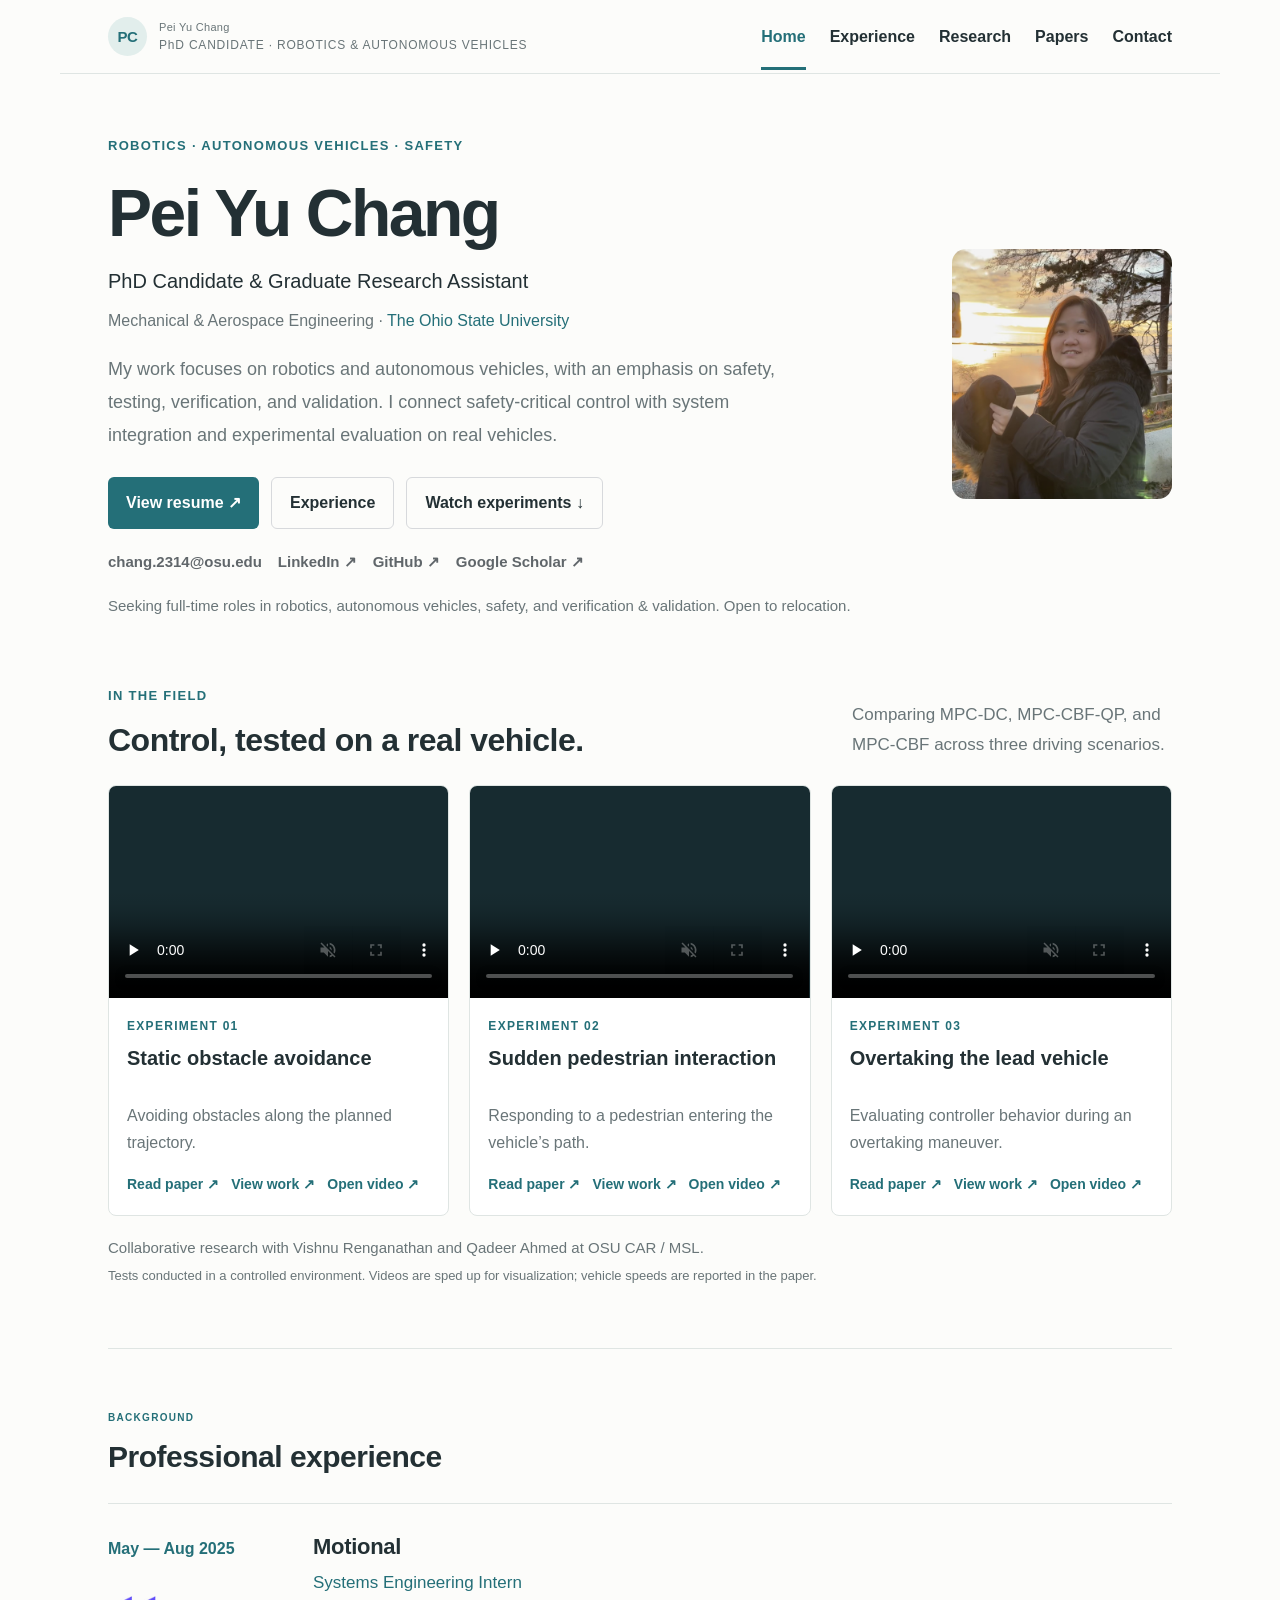
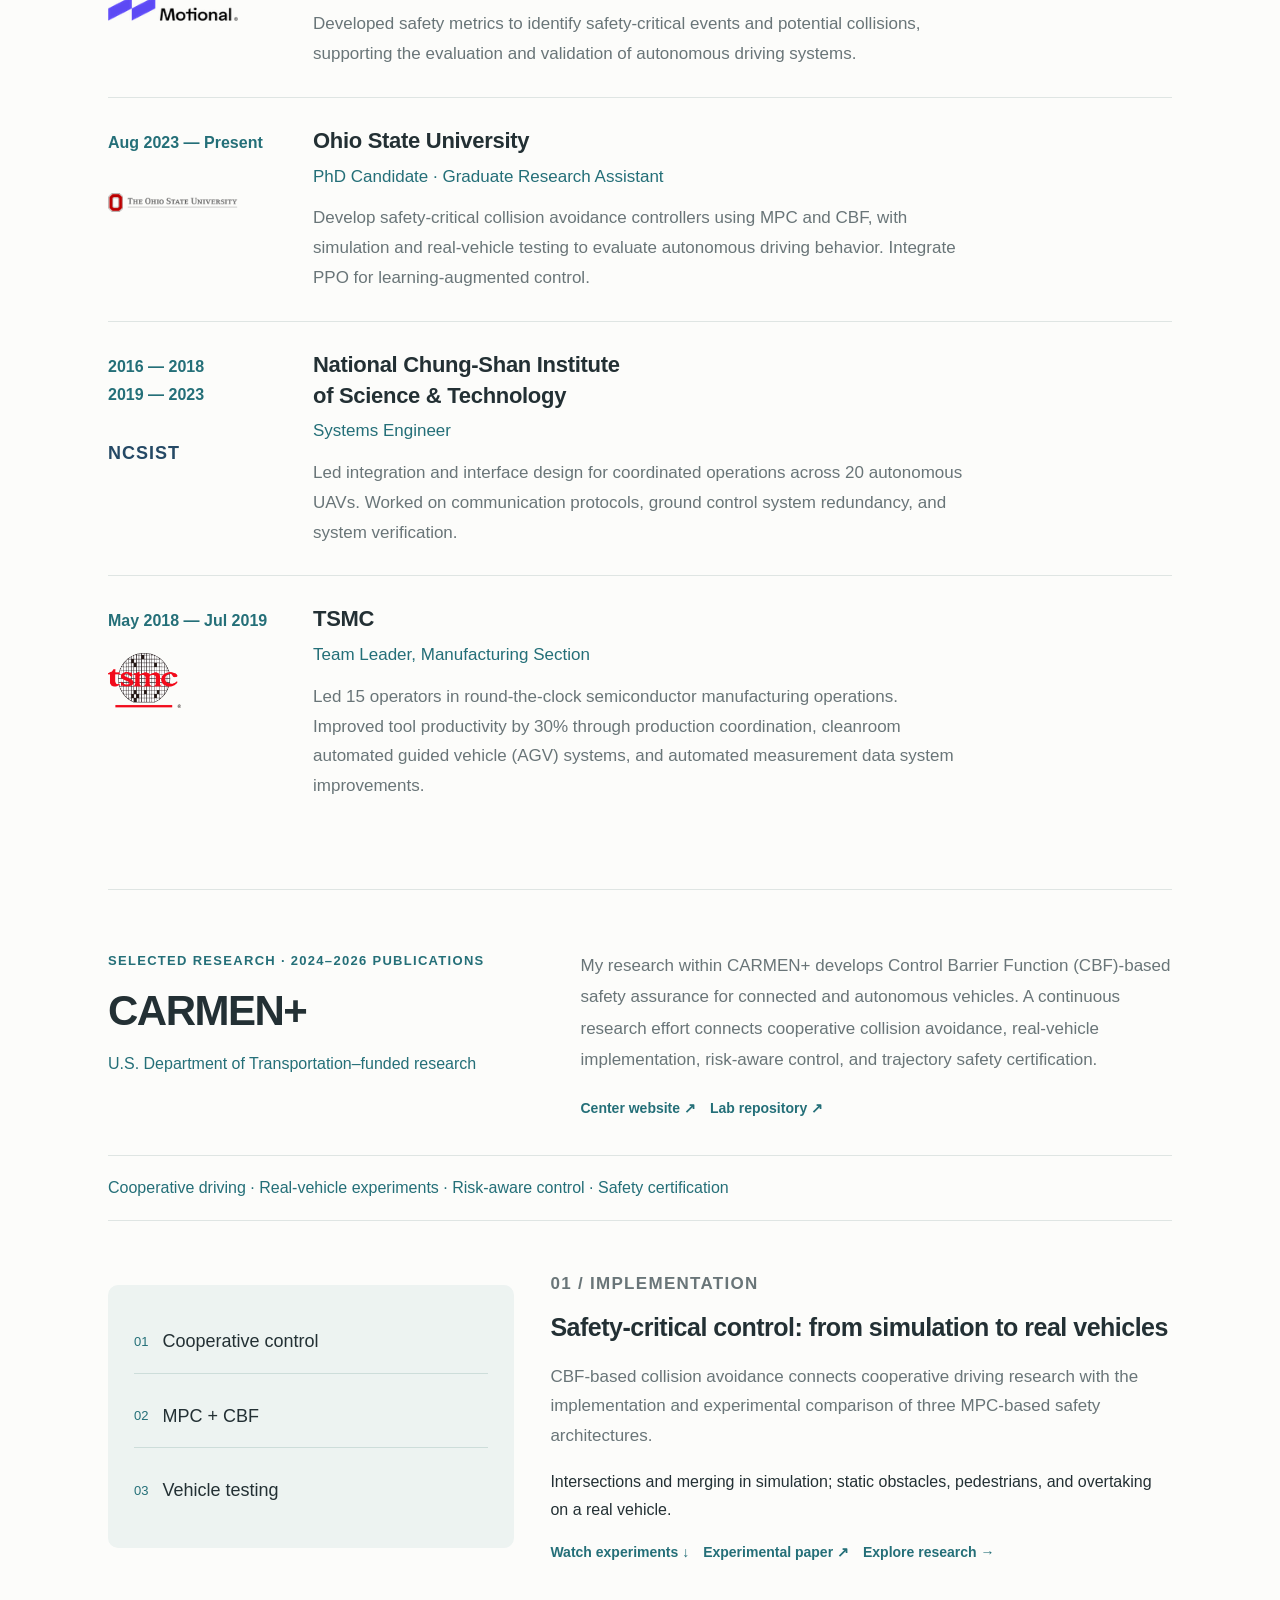
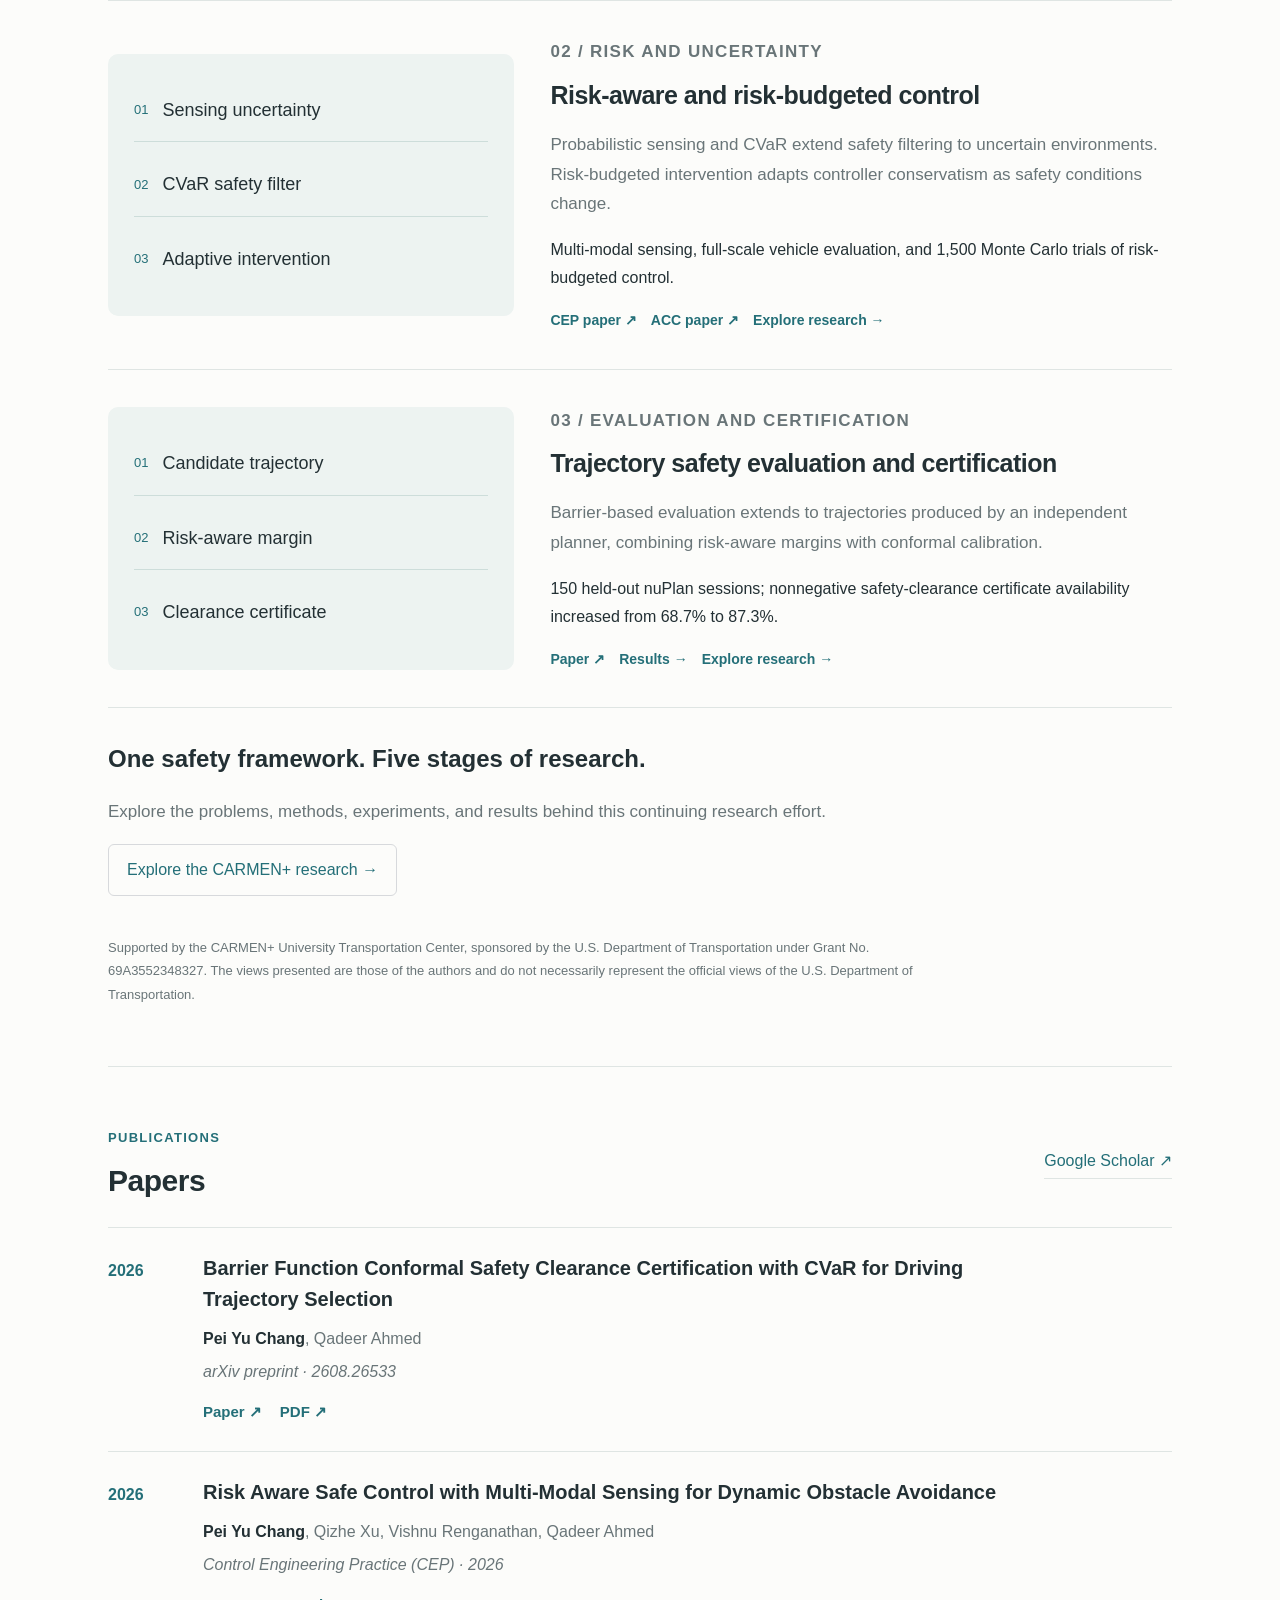
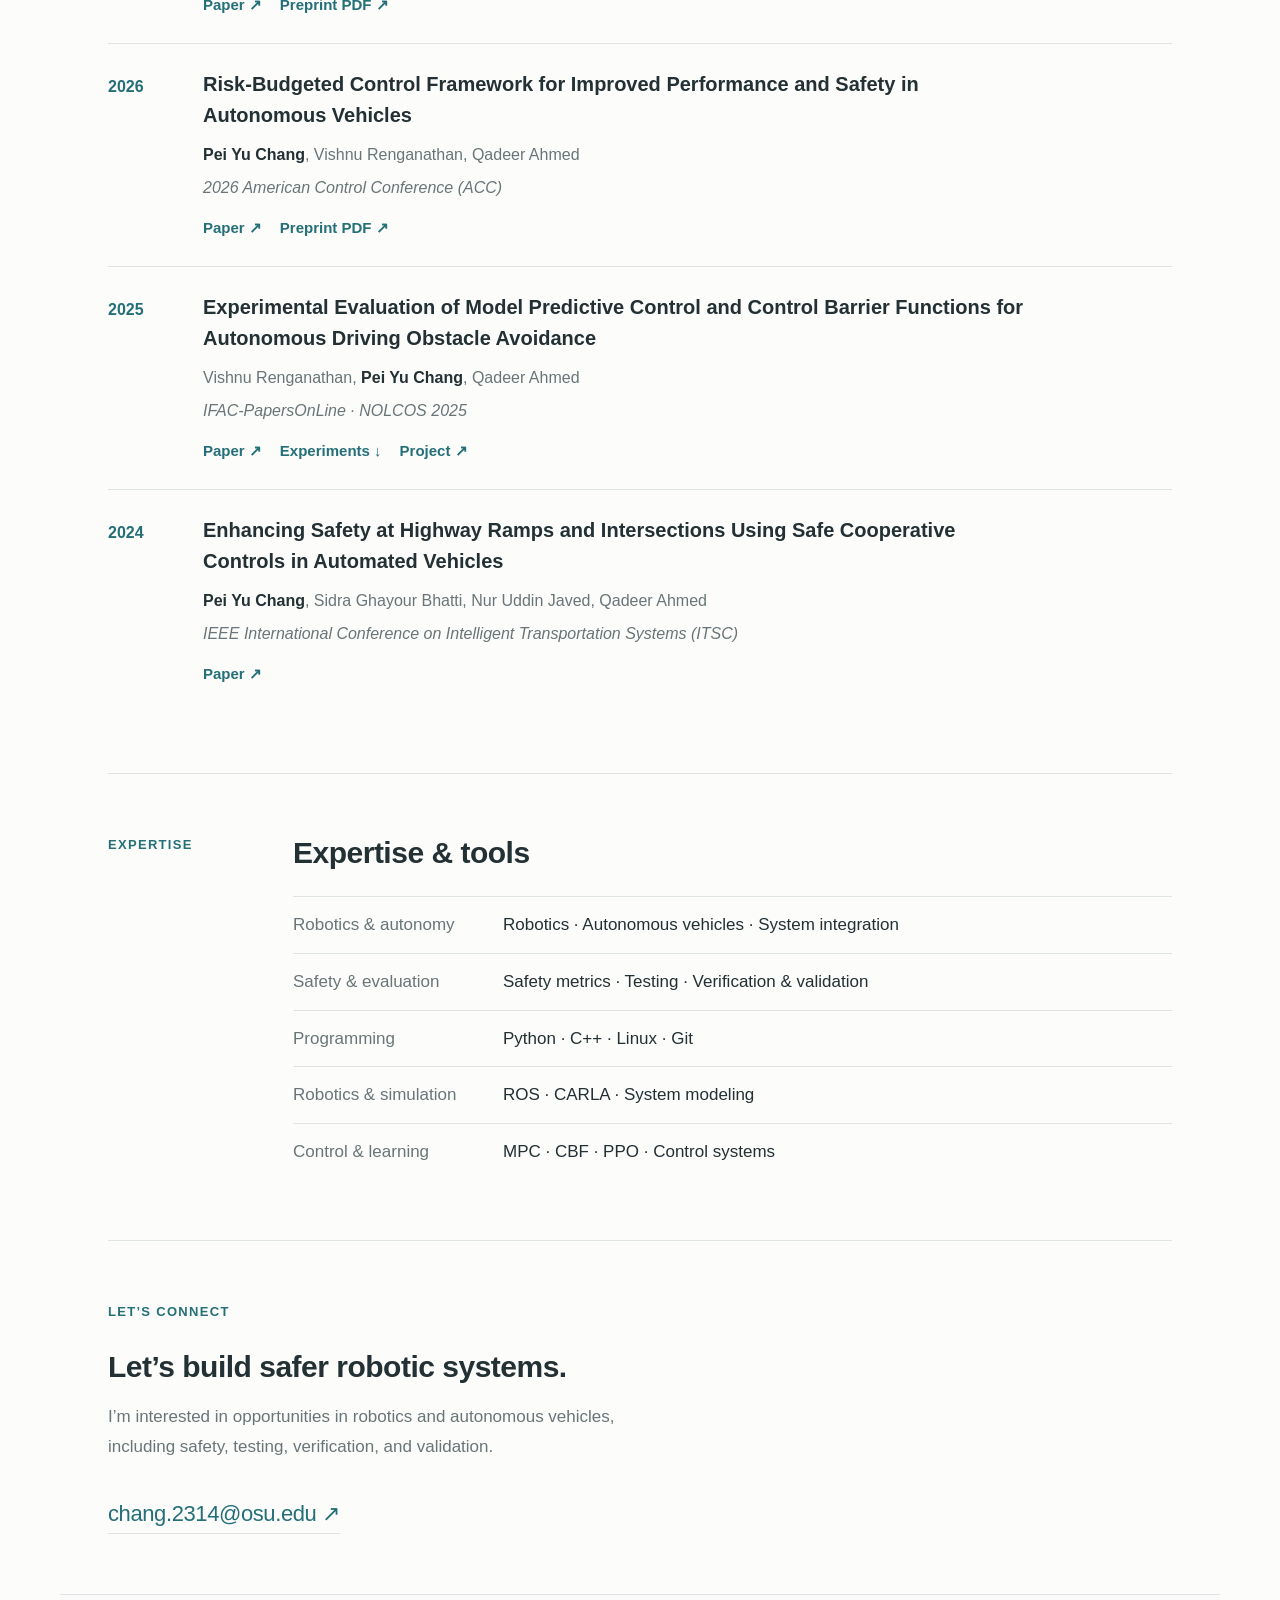
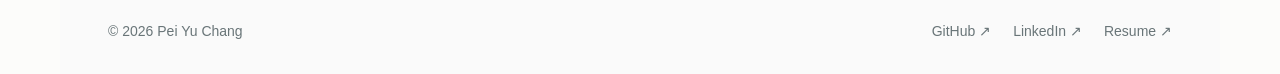
==== index.html @ baab5e2e "Connect index.html to Google Analytics G-Q72GWCVVLX" ====
<!doctype html>
<html lang="en"><head><meta charset="utf-8"><meta name="viewport" content="width=device-width, initial-scale=1"><title>Pei Yu Chang | Robotics & Autonomous Vehicles</title><meta name="description" content="Pei Yu Chang — PhD candidate working in robotics, autonomous vehicles, safety, testing, verification and validation."><link rel="stylesheet" href="style.css"><script async src="https://www.googletagmanager.com/gtag/js?id=G-Q72GWCVVLX"></script><script defer src="analytics.js"></script></head>
<body><a class="skip" href="#main">Skip to content</a><header><a class="brand" href="#main"><b class="monogram">PC</b><span class="brandname">Pei Yu Chang<small>PhD CANDIDATE · ROBOTICS & AUTONOMOUS VEHICLES</small></span></a><nav aria-label="Main navigation"><a class="active" href="#main">Home</a><a href="#experience">Experience</a><a href="#work">Research</a><a href="#papers">Papers</a><a href="#contact">Contact</a></nav></header>
<main id="main"><section class="hero"><div class="herogrid"><div><p class="eyebrow">ROBOTICS · AUTONOMOUS VEHICLES · SAFETY</p><h1>Pei Yu Chang</h1><p class="position">PhD Candidate & Graduate Research Assistant</p><p class="affiliation">Mechanical & Aerospace Engineering · <a href="https://www.osu.edu/" target="_blank" rel="noopener">The Ohio State University</a></p><p class="intro">My work focuses on robotics and autonomous vehicles, with an emphasis on safety, testing, verification, and validation. I connect safety-critical control with system integration and experimental evaluation on real vehicles.</p><div class="actions"><a class="button" href="https://pybearc.github.io/Resume_Pei_Yu_Chang.pdf" target="_blank" rel="noopener">View resume ↗</a><a class="outline" href="#experience">Experience</a><a class="outline" href="#experiments">Watch experiments ↓</a></div><div class="social"><a href="mailto:chang.2314@osu.edu">chang.2314@osu.edu</a><a href="https://linkedin.com/in/pei-yu-chang-2314c" target="_blank" rel="noopener">LinkedIn ↗</a><a href="https://github.com/PYBEARC" target="_blank" rel="noopener">GitHub ↗</a><a href="https://scholar.google.com/citations?user=QTgJ8wgAAAAJ&hl=en" target="_blank" rel="noopener">Google Scholar ↗</a></div><p class="availability">Seeking full-time roles in robotics, autonomous vehicles, safety, and verification & validation. Open to relocation.</p></div><figure class="profilephoto"><img src="assets/pei-yu-chang.jpg" alt="Pei Yu Chang outdoors at sunset" width="1368" height="1824" fetchpriority="high" decoding="async"></figure></div></section>
<section id="experiments" class="experiments section"><div class="experimenthead"><div><p class="eyebrow">IN THE FIELD</p><h2>Control, tested on a real vehicle.</h2></div><p>Comparing MPC-DC, MPC-CBF-QP, and MPC-CBF across three driving scenarios.</p></div><div class="videogrid"><article class="experiment"><div class="videoframe"><video controls playsinline muted loop preload="none" poster="https://github.com/user-attachments/assets/f1034199-e3f7-4d5f-b6a5-8e9a1a9bd224" aria-label="Static obstacle avoidance experimental video"><source src="https://raw.githubusercontent.com/OSU-CAR-MSL/NMPC-CBF-AV/main/Static%20Obstacle%20Scenario.mp4" type="video/mp4">Your browser does not support embedded video.</video></div><div class="videocopy"><p class="scenario">EXPERIMENT 01</p><h3>Static obstacle avoidance</h3><p>Avoiding obstacles along the planned trajectory.</p><div class="videolinks"><a href="https://www.sciencedirect.com/science/article/pii/S2405896325017422" target="_blank" rel="noopener">Read paper ↗</a><a href="https://github.com/OSU-CAR-MSL/NMPC-CBF-AV" target="_blank" rel="noopener">View work ↗</a><a href="https://raw.githubusercontent.com/OSU-CAR-MSL/NMPC-CBF-AV/main/Static%20Obstacle%20Scenario.mp4" target="_blank" rel="noopener">Open video ↗</a></div></div></article><article class="experiment"><div class="videoframe"><video controls playsinline muted loop preload="none" poster="https://github.com/user-attachments/assets/7cff3b7d-54f9-4db0-a61e-4c6f092ad3bc" aria-label="Sudden pedestrian interaction experimental video"><source src="https://raw.githubusercontent.com/OSU-CAR-MSL/NMPC-CBF-AV/main/Sudden%20Pedestrian%20Scenario.mp4" type="video/mp4">Your browser does not support embedded video.</video></div><div class="videocopy"><p class="scenario">EXPERIMENT 02</p><h3>Sudden pedestrian interaction</h3><p>Responding to a pedestrian entering the vehicle’s path.</p><div class="videolinks"><a href="https://www.sciencedirect.com/science/article/pii/S2405896325017422" target="_blank" rel="noopener">Read paper ↗</a><a href="https://github.com/OSU-CAR-MSL/NMPC-CBF-AV" target="_blank" rel="noopener">View work ↗</a><a href="https://raw.githubusercontent.com/OSU-CAR-MSL/NMPC-CBF-AV/main/Sudden%20Pedestrian%20Scenario.mp4" target="_blank" rel="noopener">Open video ↗</a></div></div></article><article class="experiment"><div class="videoframe"><video controls playsinline muted loop preload="none" poster="https://github.com/user-attachments/assets/b17d1c8c-8f3f-46e6-965d-a8ba9faf9f6b" aria-label="Overtaking the lead vehicle experimental video"><source src="https://raw.githubusercontent.com/OSU-CAR-MSL/NMPC-CBF-AV/main/Overtake%20Scenario.mp4" type="video/mp4">Your browser does not support embedded video.</video></div><div class="videocopy"><p class="scenario">EXPERIMENT 03</p><h3>Overtaking the lead vehicle</h3><p>Evaluating controller behavior during an overtaking maneuver.</p><div class="videolinks"><a href="https://www.sciencedirect.com/science/article/pii/S2405896325017422" target="_blank" rel="noopener">Read paper ↗</a><a href="https://github.com/OSU-CAR-MSL/NMPC-CBF-AV" target="_blank" rel="noopener">View work ↗</a><a href="https://raw.githubusercontent.com/OSU-CAR-MSL/NMPC-CBF-AV/main/Overtake%20Scenario.mp4" target="_blank" rel="noopener">Open video ↗</a></div></div></article></div><p class="collaboration">Collaborative research with Vishnu Renganathan and Qadeer Ahmed at OSU CAR / MSL.</p><p class="videonote">Tests conducted in a controlled environment. Videos are sped up for visualization; vehicle speeds are reported in the paper.</p></section><section id="experience" class="section"><div class="sectionhead"><p class="eyebrow">BACKGROUND</p><h2>Professional experience</h2></div><div class="rows"><article class="row"><div class="experience-meta"><p class="date">May — Aug 2025</p><span class="employerlogo"><img src="assets/motional-logo.png" alt="Motional logo" loading="lazy"></span></div><div><h3>Motional</h3><p class="role">Systems Engineering Intern</p><p>Developed safety metrics to identify safety-critical events and potential collisions, supporting the evaluation and validation of autonomous driving systems.</p></div><span class="tag">Autonomy evaluation</span></article><article class="row"><div class="experience-meta"><p class="date">Aug 2023 — Present</p><span class="employerlogo"><img src="assets/osu-logo.png" alt="Ohio State University logo" loading="lazy"></span></div><div><h3>Ohio State University</h3><p class="role">PhD Candidate · Graduate Research Assistant</p><p>Develop safety-critical collision avoidance controllers using MPC and CBF, with simulation and real-vehicle testing to evaluate autonomous driving behavior. Integrate PPO for learning-augmented control.</p></div><span class="tag">Control research</span></article><article class="row"><div class="experience-meta"><p class="date">2016 — 2018<br>2019 — 2023</p><span class="employerlogo employerwordmark">NCSIST</span></div><div><h3>National Chung-Shan Institute<br>of Science & Technology</h3><p class="role">Systems Engineer</p><p>Led integration and interface design for coordinated operations across 20 autonomous UAVs. Worked on communication protocols, ground control system redundancy, and system verification.</p></div><span class="tag">Systems integration</span></article><article class="row"><div class="experience-meta"><p class="date">May 2018 — Jul 2019</p><span class="employerlogo"><img src="assets/tsmc-logo.png" alt="TSMC logo" loading="lazy"></span></div><div><h3>TSMC</h3><p class="role">Team Leader, Manufacturing Section</p><p>Led 15 operators in round-the-clock semiconductor manufacturing operations. Improved tool productivity by 30% through production coordination, cleanroom automated guided vehicle (AGV) systems, and automated measurement data system improvements.</p></div><span class="tag">Manufacturing & automation</span></article></div></section>
<section id="work" class="section carmen"><div class="carmenintro"><div><p class="eyebrow">SELECTED RESEARCH · 2024–2026 PUBLICATIONS</p><h2>CARMEN+</h2><p class="funding">U.S. Department of Transportation–funded research</p></div><div><p class="carmensummary">My research within CARMEN+ develops Control Barrier Function (CBF)-based safety assurance for connected and autonomous vehicles. A continuous research effort connects cooperative collision avoidance, real-vehicle implementation, risk-aware control, and trajectory safety certification.</p><div class="carmenlinks"><a href="https://utc.engineering.osu.edu/" target="_blank" rel="noopener">Center website ↗</a><a href="https://github.com/OSU-CAR-MSL/CARMEN_Plus" target="_blank" rel="noopener">Lab repository ↗</a></div></div></div><p class="research-scope">Cooperative driving · Real-vehicle experiments · Risk-aware control · Safety certification</p><div class="research-features"><article class="research-feature"><div class="research-visual" aria-label="Cooperative control, MPC + CBF, Vehicle testing"><div><span>01</span><strong>Cooperative control</strong></div><div><span>02</span><strong>MPC + CBF</strong></div><div><span>03</span><strong>Vehicle testing</strong></div></div><div><p class="eyebrow">01 / IMPLEMENTATION</p><h3>Safety-critical control: from simulation to real vehicles</h3><p>CBF-based collision avoidance connects cooperative driving research with the implementation and experimental comparison of three MPC-based safety architectures.</p><p class="research-evidence">Intersections and merging in simulation; static obstacles, pedestrians, and overtaking on a real vehicle.</p><div class="carmenlinks"><a href="#experiments">Watch experiments ↓</a><a href="https://www.sciencedirect.com/science/article/pii/S2405896325017422" target="_blank" rel="noopener">Experimental paper ↗</a><a href="carmen.html#vehicle">Explore research →</a></div></div></article><article class="research-feature"><div class="research-visual" aria-label="Sensing uncertainty, CVaR safety filter, Adaptive intervention"><div><span>01</span><strong>Sensing uncertainty</strong></div><div><span>02</span><strong>CVaR safety filter</strong></div><div><span>03</span><strong>Adaptive intervention</strong></div></div><div><p class="eyebrow">02 / RISK AND UNCERTAINTY</p><h3>Risk-aware and risk-budgeted control</h3><p>Probabilistic sensing and CVaR extend safety filtering to uncertain environments. Risk-budgeted intervention adapts controller conservatism as safety conditions change.</p><p class="research-evidence">Multi-modal sensing, full-scale vehicle evaluation, and 1,500 Monte Carlo trials of risk-budgeted control.</p><div class="carmenlinks"><a href="https://www.sciencedirect.com/science/article/pii/S0967066126003576" target="_blank" rel="noopener">CEP paper ↗</a><a href="https://ieeexplore.ieee.org/abstract/document/11615901" target="_blank" rel="noopener">ACC paper ↗</a><a href="carmen.html#uncertainty">Explore research →</a></div></div></article><article class="research-feature"><div class="research-visual" aria-label="Candidate trajectory, Risk-aware margin, Clearance certificate"><div><span>01</span><strong>Candidate trajectory</strong></div><div><span>02</span><strong>Risk-aware margin</strong></div><div><span>03</span><strong>Clearance certificate</strong></div></div><div><p class="eyebrow">03 / EVALUATION AND CERTIFICATION</p><h3>Trajectory safety evaluation and certification</h3><p>Barrier-based evaluation extends to trajectories produced by an independent planner, combining risk-aware margins with conformal calibration.</p><p class="research-evidence">150 held-out nuPlan sessions; nonnegative safety-clearance certificate availability increased from 68.7% to 87.3%.</p><div class="carmenlinks"><a href="https://arxiv.org/abs/2608.26533" target="_blank" rel="noopener">Paper ↗</a><a href="carmen.html#certification">Results →</a><a href="carmen.html#certification">Explore research →</a></div></div></article></div><div class="research-next"><h3>One safety framework. Five stages of research.</h3><p>Explore the problems, methods, experiments, and results behind this continuing research effort.</p><a class="outline" href="carmen.html">Explore the CARMEN+ research →</a></div><p class="fundingnote">Supported by the CARMEN+ University Transportation Center, sponsored by the U.S. Department of Transportation under Grant No. 69A3552348327. The views presented are those of the authors and do not necessarily represent the official views of the U.S. Department of Transportation.</p></section>
<section class="section papers" id="papers"><div class="papershead"><div><p class="eyebrow">PUBLICATIONS</p><h2>Papers</h2></div><a class="scholarlink" href="https://scholar.google.com/citations?user=QTgJ8wgAAAAJ&hl=en" target="_blank" rel="noopener">Google Scholar ↗</a></div><div class="paperlist"><article class="paper"><p class="paperyear">2026</p><div><h3><a href="https://arxiv.org/abs/2608.26533" target="_blank" rel="noopener">Barrier Function Conformal Safety Clearance Certification with CVaR for Driving Trajectory Selection</a></h3><p class="authors"><strong>Pei Yu Chang</strong>, Qadeer Ahmed</p><p class="venue">arXiv preprint · 2608.26533</p><div class="paperlinks"><a href="https://arxiv.org/abs/2608.26533" target="_blank" rel="noopener">Paper ↗</a><a href="https://arxiv.org/pdf/2608.26533" target="_blank" rel="noopener">PDF ↗</a></div></div></article><article class="paper"><p class="paperyear">2026</p><div><h3><a href="https://www.sciencedirect.com/science/article/pii/S0967066126003576" target="_blank" rel="noopener">Risk Aware Safe Control with Multi-Modal Sensing for Dynamic Obstacle Avoidance</a></h3><p class="authors"><strong>Pei Yu Chang</strong>, Qizhe Xu, Vishnu Renganathan, Qadeer Ahmed</p><p class="venue">Control Engineering Practice (CEP) · 2026</p><div class="paperlinks"><a href="https://www.sciencedirect.com/science/article/pii/S0967066126003576" target="_blank" rel="noopener">Paper ↗</a><a href="https://arxiv.org/pdf/2511.01403" target="_blank" rel="noopener">Preprint PDF ↗</a></div></div></article><article class="paper"><p class="paperyear">2026</p><div><h3><a href="https://ieeexplore.ieee.org/abstract/document/11615901" target="_blank" rel="noopener">Risk-Budgeted Control Framework for Improved Performance and Safety in Autonomous Vehicles</a></h3><p class="authors"><strong>Pei Yu Chang</strong>, Vishnu Renganathan, Qadeer Ahmed</p><p class="venue">2026 American Control Conference (ACC)</p><div class="paperlinks"><a href="https://ieeexplore.ieee.org/abstract/document/11615901" target="_blank" rel="noopener">Paper ↗</a><a href="https://arxiv.org/pdf/2510.10442" target="_blank" rel="noopener">Preprint PDF ↗</a></div></div></article><article class="paper"><p class="paperyear">2025</p><div><h3><a href="https://www.sciencedirect.com/science/article/pii/S2405896325017422" target="_blank" rel="noopener">Experimental Evaluation of Model Predictive Control and Control Barrier Functions for Autonomous Driving Obstacle Avoidance</a></h3><p class="authors">Vishnu Renganathan, <strong>Pei Yu Chang</strong>, Qadeer Ahmed</p><p class="venue">IFAC-PapersOnLine · NOLCOS 2025</p><div class="paperlinks"><a href="https://www.sciencedirect.com/science/article/pii/S2405896325017422" target="_blank" rel="noopener">Paper ↗</a><a href="#experiments">Experiments ↓</a><a href="https://github.com/OSU-CAR-MSL/NMPC-CBF-AV" target="_blank" rel="noopener">Project ↗</a></div></div></article><article class="paper"><p class="paperyear">2024</p><div><h3><a href="https://ieeexplore.ieee.org/document/10920020" target="_blank" rel="noopener">Enhancing Safety at Highway Ramps and Intersections Using Safe Cooperative Controls in Automated Vehicles</a></h3><p class="authors"><strong>Pei Yu Chang</strong>, Sidra Ghayour Bhatti, Nur Uddin Javed, Qadeer Ahmed</p><p class="venue">IEEE International Conference on Intelligent Transportation Systems (ITSC)</p><div class="paperlinks"><a href="https://ieeexplore.ieee.org/document/10920020" target="_blank" rel="noopener">Paper ↗</a></div></div></article></div></section><section class="section skills"><p class="eyebrow">EXPERTISE</p><div><h2>Expertise & tools</h2><dl><div><dt>Robotics & autonomy</dt><dd>Robotics · Autonomous vehicles · System integration</dd></div><div><dt>Safety & evaluation</dt><dd>Safety metrics · Testing · Verification & validation</dd></div><div><dt>Programming</dt><dd>Python · C++ · Linux · Git</dd></div><div><dt>Robotics & simulation</dt><dd>ROS · CARLA · System modeling</dd></div><div><dt>Control & learning</dt><dd>MPC · CBF · PPO · Control systems</dd></div></dl></div></section>
<section class="contact" id="contact"><p class="eyebrow">LET’S CONNECT</p><h2>Let’s build safer robotic systems.</h2><p>I’m interested in opportunities in robotics and autonomous vehicles, including safety, testing, verification, and validation.</p><a class="email" href="mailto:chang.2314@osu.edu">chang.2314@osu.edu ↗</a></section></main><footer><span>© <span id="year">2026</span> Pei Yu Chang</span><div><a href="https://github.com/PYBEARC" target="_blank" rel="noopener">GitHub ↗</a><a href="https://linkedin.com/in/pei-yu-chang-2314c" target="_blank" rel="noopener">LinkedIn ↗</a><a href="https://pybearc.github.io/Resume_Pei_Yu_Chang.pdf" target="_blank" rel="noopener">Resume ↗</a></div></footer><script>document.getElementById('year').textContent=new Date().getFullYear()</script></body></html>
---- style.css ----
:root{--ink:#172526;--muted:#5b6667;--line:#dce2df;--accent:#155eae;--paper:#fafbf9}*{box-sizing:border-box}html{scroll-behavior:smooth;scroll-padding-top:30px}body{margin:0;color:var(--ink);background:var(--paper);font-family:Arial,Helvetica,sans-serif;line-height:1.65}a{color:inherit;text-decoration:none}a:hover{color:var(--accent)}a:focus-visible{outline:3px solid var(--accent);outline-offset:5px}.skip{position:absolute;left:20px;top:-100px;background:white;padding:10px}.skip:focus{top:10px;z-index:10}header,main,footer{max-width:1120px;margin:auto;padding-left:48px;padding-right:48px}header{display:flex;align-items:center;justify-content:space-between;padding-top:32px;padding-bottom:28px;border-bottom:1px solid var(--line);gap:24px}.brand{font-weight:700;font-size:19px;letter-spacing:-.5px}.brand span{display:block;font-size:11px;font-weight:400;color:var(--muted);letter-spacing:.3px}nav{display:flex;gap:28px;font-size:13px}.hero{padding-top:88px}.eyebrow{font-size:11px;letter-spacing:1.7px;font-weight:700;color:var(--accent);margin:0 0 24px}h1{font-size:clamp(44px,6.6vw,76px);line-height:1.06;letter-spacing:-3.5px;font-weight:500;margin:0 0 28px}.intro{max-width:590px;font-size:18px;color:var(--muted);line-height:1.8;margin:0}.actions{display:flex;align-items:center;gap:28px;margin:30px 0 24px;font-size:14px}.button{background:var(--ink);color:white;padding:13px 20px;display:flex;gap:36px;border-radius:3px}.button:hover{background:var(--accent);color:white}.textlink{border-bottom:1px solid var(--line)}.availability{font-size:12px;color:var(--muted);line-height:1.8}.focus{display:grid;grid-template-columns:repeat(3,1fr);gap:30px;margin-top:66px;padding:26px 0;border-top:1px solid var(--line);border-bottom:1px solid var(--line)}.focus span{font-size:10px;letter-spacing:1.3px;color:var(--muted)}.focus p{font-size:14px;line-height:1.6;margin:10px 0 0}.section{padding:80px 0;border-bottom:1px solid var(--line)}.sectionhead{margin-bottom:35px}.sectionhead .eyebrow{margin-bottom:15px}h2{font-size:34px;line-height:1.25;letter-spacing:-1.1px;font-weight:500;margin:0}.sectionhead>p:last-child:not(.eyebrow){font-size:14px;color:var(--muted);max-width:490px}.row{display:grid;grid-template-columns:160px 1fr 150px;gap:25px;padding:28px 0;border-top:1px solid var(--line)}.date{font-size:12px;color:var(--muted);margin:3px 0}.row h3{font-size:18px;line-height:1.4;letter-spacing:-.3px;margin:0}.role{font-size:13px;color:var(--accent);margin:5px 0 12px}.row div>p:last-child{font-size:14px;color:var(--muted);margin:0;max-width:510px}.tag{font-size:11px;color:var(--muted);text-align:right;margin-top:5px}.projects{display:grid;grid-template-columns:1fr 1fr;column-gap:48px;row-gap:38px}.projects article{border-top:2px solid var(--ink);padding-top:23px}.projectlabel{font-size:10px;letter-spacing:1.3px;color:var(--muted);margin:0 0 16px}.projects h3{font-size:26px;letter-spacing:-.8px;font-weight:500;line-height:1.25;margin:0 0 15px}.projects article>p:not(.projectlabel){font-size:14px;color:var(--muted);max-width:410px}.projects .methods{font-size:11px!important;margin:20px 0}.projects a{display:flex;justify-content:space-between;font-size:13px;padding:12px 0;border-top:1px solid var(--line);color:var(--accent)}.skills{display:grid;grid-template-columns:185px 1fr;gap:0}.skills h2{font-size:26px}dl{margin:25px 0 0}dl div{display:grid;grid-template-columns:180px 1fr;padding:13px 0;border-top:1px solid var(--line);font-size:13px}dt{color:var(--muted)}dd{margin:0}.contact{padding:75px 0 80px}.contact h2{font-size:36px}.contact>p:not(.eyebrow){color:var(--muted);font-size:14px;max-width:510px}.email{display:inline-block;color:var(--accent);font-size:20px;letter-spacing:-.4px;margin-top:16px;border-bottom:1px solid var(--line)}footer{display:flex;justify-content:space-between;font-size:11px;color:var(--muted);border-top:1px solid var(--line);padding-top:24px;padding-bottom:30px}footer div{display:flex;gap:22px}@media(max-width:760px){header,main,footer{padding-left:24px;padding-right:24px}header{align-items:flex-start;flex-direction:column;gap:18px}nav{gap:24px}.hero{padding-top:55px}h1{letter-spacing:-2px}.intro{font-size:16px}.focus{grid-template-columns:1fr;gap:22px;margin-top:40px}.focus p br{display:none}.section{padding:52px 0}h2{font-size:29px}.row{grid-template-columns:1fr;gap:8px}.tag{display:none}.projects{grid-template-columns:1fr;gap:32px}.skills{grid-template-columns:1fr}.skills .eyebrow{margin-bottom:15px}dl div{grid-template-columns:1fr;gap:4px}.contact{padding:52px 0}.contact h2{font-size:30px}.email{font-size:18px}footer{flex-direction:column;gap:14px}}@media(prefers-reduced-motion:reduce){html{scroll-behavior:auto}}
/* Personal academic portfolio direction */
:root{--ink:#252525;--muted:#707476;--line:#e2e3e5;--accent:#bb0033;--paper:#fff}header,main,footer{max-width:1160px}.university{background:#500012;color:#f0dfe4;font-size:11px}.university>div{max-width:1160px;padding:8px 48px;margin:auto}.university span{float:right}header{padding-top:17px;padding-bottom:17px}.brand{display:flex;align-items:center;gap:12px}.monogram{display:grid;place-items:center;width:39px;height:39px;background:var(--accent);color:white;font:700 19px Georgia,serif;border-radius:7px}.brandname{font:700 18px Georgia,serif}.brandname small{display:block;margin-top:5px;font:10px Arial,sans-serif;letter-spacing:1px;color:var(--muted)}nav{font-weight:600;gap:27px}.active{color:var(--accent);position:relative}.active:after{content:'';height:3px;background:var(--accent);position:absolute;bottom:-19px;left:0;right:0}.hero{position:relative;padding:70px 0 64px}.hero:before{content:'';position:absolute;z-index:-1;top:0;bottom:0;left:calc((1064px - 100vw)/2);right:calc((1064px - 100vw)/2);background:radial-gradient(ellipse at 85% 15%,#f4e9ed 0,transparent 45%),linear-gradient(#f5f6f8,#fff)}.herogrid{display:grid;grid-template-columns:1fr 280px;gap:80px;align-items:center}.hero .eyebrow{background:#f3e5e9;border-radius:24px;display:inline-block;padding:7px 12px;font-size:10px;letter-spacing:1.2px;margin-bottom:22px}h1{font:700 clamp(40px,5vw,54px)/1.15 Georgia,'Times New Roman',serif;letter-spacing:-1.5px;margin-bottom:12px}.position{font-size:17px;font-weight:600;margin:0 0 8px}.affiliation{font-size:13px;color:var(--muted);margin:0 0 22px}.affiliation a{color:var(--accent)}.intro{font-size:16px;line-height:1.85;max-width:520px}.actions{gap:12px;margin-top:28px;flex-wrap:wrap;font-size:12px;font-weight:600}.button{background:var(--accent);border-radius:6px;padding:12px 18px}.button:hover{background:#8d0026}.outline{border:1px solid #d7d9dc;background:#fff;border-radius:6px;padding:11px 18px}.social{display:flex;flex-wrap:wrap;gap:16px;font-size:11px;color:#60666a;font-weight:600}.availability{font-size:11px;margin-top:17px}.portrait{height:330px;border-radius:18px;border:1px solid #e0d9dc;background:linear-gradient(145deg,#eee8eb,#f7f5f6);box-shadow:0 14px 32px #25252512;display:flex;align-items:center;justify-content:center;flex-direction:column}.portrait>span{font:normal 85px Georgia,serif;color:#a08a94;letter-spacing:-6px}.portrait>small{font:12px Arial,sans-serif;color:#79666e;margin-top:12px}.section{padding:60px 0}.sectionhead .eyebrow{font-size:10px;margin-bottom:12px}h2{font:700 30px/1.25 Georgia,serif;letter-spacing:-.5px}.sectionhead{margin-bottom:27px}.row{grid-template-columns:150px 1fr 140px}.row h3{font-size:17px}.date{color:var(--accent);font-weight:600}.projects{column-gap:24px;row-gap:20px}.projects article{border:1px solid var(--line);border-radius:9px;padding:24px;background:#fff}.projects h3{font:700 23px/1.3 Georgia,serif;letter-spacing:-.4px}.projectlabel{color:var(--accent);font-weight:700}.projects h3 br{display:none}.skills h2{font-family:Georgia,serif}.contact h2{font-family:Georgia,serif;font-size:32px}.contact{padding:60px 0}.email{font-size:18px}footer{background:#fafafa}@media(max-width:760px){.university>div{padding:8px 24px}.university span{display:none}header{gap:20px}nav{font-size:12px;gap:20px;flex-wrap:wrap}.active:after{bottom:-7px}.herogrid{grid-template-columns:1fr;gap:30px}.portrait{width:180px;height:210px;grid-row:2}.portrait>span{font-size:64px}.hero{padding-top:42px}.hero:before{left:-24px;right:-24px}.row{grid-template-columns:1fr}.section{padding:44px 0}.brandname small{font-size:9px}.social{gap:12px}.projects{grid-template-columns:1fr}.contact h2{font-size:28px}}
/* Original, experiment-first direction */
:root{--ink:#233034;--muted:#697578;--accent:#246f78;--paper:#fcfcfa;--line:#dfe5e3}.university{display:none}.brandname{font:700 18px Arial,Helvetica,sans-serif}.monogram{background:#e2eeec;color:var(--accent);font:700 15px Arial,sans-serif;border-radius:50%}.brandname small{letter-spacing:.8px}h1{font-family:Arial,Helvetica,sans-serif;font-weight:650;font-size:clamp(42px,6vw,66px);letter-spacing:-2.5px}h2,.projects h3,.skills h2,.contact h2{font-family:Arial,Helvetica,sans-serif;font-weight:600}.hero{padding:55px 0 36px}.hero:before{display:none}.herogrid{display:block}.herogrid>div{max-width:850px}.hero .eyebrow{background:none;padding:0;margin-bottom:18px;letter-spacing:1.7px}.intro{max-width:670px}.affiliation{margin-bottom:18px}.position{font-weight:500}.actions{margin-top:24px;margin-bottom:20px}.button{background:var(--accent)}.button:hover{background:#1b535b}.outline{background:transparent}.availability{margin-bottom:0}.portrait{display:none}.experiments{padding-top:30px}.experimenthead{display:flex;justify-content:space-between;align-items:end;gap:35px;margin-bottom:25px}.experimenthead .eyebrow{margin-bottom:12px}.experimenthead h2{font-size:28px;max-width:500px}.experimenthead>p{font-size:13px;color:var(--muted);max-width:320px;margin:0}.videogrid{display:grid;grid-template-columns:repeat(3,minmax(0,1fr));gap:20px}.experiment{overflow:hidden;border:1px solid var(--line);border-radius:8px;background:white}.videoframe{aspect-ratio:16/10;background:#172b30;display:flex;align-items:center}.videoframe video{display:block;width:100%;height:100%;object-fit:contain}.videocopy{padding:18px}.scenario{color:var(--accent)!important;font-size:9px!important;letter-spacing:1.3px;font-weight:700;margin:0 0 8px!important}.videocopy h3{font-size:17px;font-weight:600;line-height:1.4;margin:0 0 10px;min-height:48px}.videocopy>p{font-size:12px;line-height:1.7;color:var(--muted);margin:0 0 16px}.videolinks{display:flex;flex-wrap:wrap;gap:12px;font-size:11px;color:var(--accent);font-weight:600}.collaboration{font-size:12px;color:var(--muted);margin:19px 0 4px}.videonote{font-size:10px;color:var(--muted);margin:0}.projects article{background:transparent}.contact h2{font-size:30px}.active:after{background:var(--accent)}@media(max-width:760px){.videogrid{grid-template-columns:1fr}.experimenthead{display:block}.experimenthead>p{margin-top:14px;max-width:none}.videocopy h3{min-height:0}.hero{padding-top:40px}.experiments{padding-top:20px}.experimenthead h2{font-size:25px}.herogrid{display:block}.videoframe{aspect-ratio:16/9}}
.papershead{display:flex;align-items:center;justify-content:space-between;gap:20px;margin-bottom:28px}.papershead .eyebrow{margin-bottom:12px}.scholarlink{font-size:12px;color:var(--accent);border-bottom:1px solid var(--line);padding-bottom:3px}.paper{display:grid;grid-template-columns:70px 1fr;gap:25px;padding:25px 0;border-top:1px solid var(--line)}.paperyear{color:var(--accent);font-size:12px;font-weight:600;margin:4px 0}.paper h3{font-size:17px;line-height:1.55;font-weight:600;margin:0 0 10px;max-width:830px}.authors{font-size:12px;color:var(--muted);margin:0 0 5px}.authors strong{color:var(--ink);font-weight:600}.venue{font-size:12px;color:var(--muted);font-style:italic;margin:0 0 13px}.paperlinks{display:flex;gap:18px;flex-wrap:wrap;font-size:11px;font-weight:600;color:var(--accent)}@media(max-width:760px){.paper{grid-template-columns:1fr;gap:8px}.paper h3{font-size:16px}.papershead{align-items:end}.scholarlink{font-size:11px;white-space:nowrap}}
.carmenintro{display:grid;grid-template-columns:1fr 1.4fr;gap:50px;margin-bottom:35px}.carmenintro .eyebrow{margin-bottom:12px}.carmenintro h2{font-size:42px;letter-spacing:-1.5px}.funding{font-size:12px;color:var(--accent);margin:13px 0 0}.carmensummary{font-size:14px;color:var(--muted);margin:0 0 20px;line-height:1.85}.carmenlinks{display:flex;gap:14px;flex-wrap:wrap;color:var(--accent);font-size:11px;font-weight:600}.researchslots{display:grid;grid-template-columns:1fr 1fr;gap:32px 24px}.researchslot{min-width:0}.researchslot:first-child{grid-column:1/-1}.slotheading span{font-size:9px;letter-spacing:1.4px;color:var(--accent);font-weight:600}.slotheading h3{font-size:18px;font-weight:600;margin:7px 0 17px}.placeholder{aspect-ratio:16/9;border:1px dashed #b7c7c6;border-radius:7px;background:#edf2f0;display:flex;flex-direction:column;align-items:center;justify-content:center;gap:7px;padding:20px;text-align:center;color:#687c7d}.placeholder.wide{aspect-ratio:3.3}.placeholder span{font-size:15px;font-weight:500}.placeholder small{font-size:11px;color:#6e8080}.pending{font-size:11px;color:var(--muted);margin:11px 0 0}.researchslot:last-child{grid-column:1/-1;border-top:1px solid var(--line);padding-top:23px}.contributionsplaceholder{display:grid;grid-template-columns:repeat(3,1fr);gap:15px}.contributionsplaceholder p{margin:0;padding:23px 18px;border:1px dashed #b7c7c6;background:#f3f6f4;border-radius:5px;color:#6e8080;font-size:12px}.fundingnote{font-size:10px;color:var(--muted);line-height:1.8;margin:32px 0 0;max-width:850px}@media(max-width:760px){.carmenintro{grid-template-columns:1fr;gap:22px}.researchslots{grid-template-columns:1fr;gap:27px}.placeholder.wide{aspect-ratio:16/9}.contributionsplaceholder{grid-template-columns:1fr}.carmenintro h2{font-size:36px}}
.herogrid{display:grid;grid-template-columns:minmax(0,1fr) 220px;gap:48px;align-items:center}.profilephoto{width:220px;height:250px;margin:0;overflow:hidden;border-radius:14px;background:#e9eeeb}.profilephoto img{display:block;width:100%;height:100%;object-fit:cover;object-position:55% 32%;transform:scale(1.4);transform-origin:55% 32%}.herogrid .intro{font-size:15px}.herogrid .position{font-size:16px}@media(max-width:760px){.herogrid{grid-template-columns:1fr;gap:24px}.profilephoto{width:170px;height:195px;grid-row:1}.herogrid>div{grid-row:2}}
/* Readability and employer identities */
body{font-size:18px;line-height:1.75}nav{font-size:16px;gap:24px}.brandname{font-size:21px}.brandname small{font-size:12px}.hero .eyebrow,.eyebrow{font-size:13px;letter-spacing:1.3px}.herogrid .position{font-size:20px}.affiliation{font-size:16px}.herogrid .intro{font-size:18px}.actions{font-size:16px}.social{font-size:15px}.availability{font-size:15px}.sectionhead>p:last-child:not(.eyebrow),.experimenthead>p{font-size:17px}.experimenthead h2{font-size:32px}.scenario{font-size:12px!important}.videocopy h3{font-size:20px}.videocopy>p{font-size:16px}.videolinks,.carmenlinks{font-size:14px}.collaboration{font-size:15px}.videonote,.fundingnote{font-size:13px}.date{font-size:16px}.row{grid-template-columns:180px 1fr;gap:25px}.row h3{font-size:22px}.role{font-size:17px}.row div>p:last-child{font-size:17px;max-width:650px}.tag{display:none}.employerlogo{width:130px;height:55px;display:flex;align-items:center;justify-content:flex-start;margin-bottom:14px}.employerlogo img{max-width:130px;max-height:55px;object-fit:contain}.employerwordmark{font-weight:700;letter-spacing:1px;color:#254965}.funding{font-size:16px}.carmensummary{font-size:17px}.slotheading span{font-size:12px}.slotheading h3{font-size:22px}.placeholder span{font-size:19px}.placeholder small,.pending{font-size:15px}.contributionsplaceholder p{font-size:16px}.scholarlink{font-size:16px}.paperyear{font-size:16px}.paper h3{font-size:20px}.authors,.venue{font-size:16px}.paperlinks{font-size:15px}.skills h2{font-size:30px}dl div{font-size:17px;grid-template-columns:210px 1fr}.contact>p:not(.eyebrow){font-size:17px}.email{font-size:22px}footer{font-size:14px}@media(max-width:760px){nav{font-size:15px;gap:15px}.brandname small{font-size:11px}.row{grid-template-columns:1fr}.herogrid .intro{font-size:18px}.paper h3{font-size:19px}.authors,.venue{font-size:15px}.scholarlink{font-size:14px}dl div{grid-template-columns:1fr}.email{font-size:20px}}
.experience-meta .employerlogo{margin-top:18px;margin-bottom:0}.experience-meta .date{margin-top:3px}@media(max-width:760px){.experience-meta{display:flex;align-items:center;justify-content:space-between;gap:16px}.experience-meta .employerlogo{margin-top:0;width:110px}.experience-meta .employerlogo img{max-width:110px}}

/* CARMEN+ research overview and detail page */
.research-scope{color:var(--accent);font-size:16px;padding:18px 0;border-top:1px solid var(--line);border-bottom:1px solid var(--line);margin:0 0 12px}.research-feature{display:grid;grid-template-columns:minmax(0,.85fr) minmax(0,1.3fr);gap:36px;align-items:center;padding:36px 0;border-bottom:1px solid var(--line)}.research-feature .eyebrow{margin-bottom:12px}.research-feature h3{font-size:25px;line-height:1.35;margin:0 0 14px;letter-spacing:-.5px}.research-feature p{font-size:17px;color:var(--muted)}.research-feature .research-evidence{color:var(--ink);font-size:16px}.research-visual{background:#edf3f1;border-radius:10px;padding:26px;display:grid;gap:12px}.research-visual>div{display:flex;align-items:center;gap:14px;padding:15px 0;border-bottom:1px solid #cdddda}.research-visual>div:last-child{border:0}.research-visual span{color:var(--accent);font-size:13px}.research-visual strong{font-size:18px;font-weight:500}.research-next{padding:30px 0 8px}.research-next h3{font-size:24px;margin:0}.research-next p{font-size:17px;color:var(--muted)}.research-next .outline{display:inline-block;font-size:16px;color:var(--accent)}.backlink{display:inline-block;color:var(--accent);font-size:16px;margin-bottom:30px}.research-detail h1{font-size:clamp(34px,4.5vw,52px);max-width:860px;line-height:1.17;letter-spacing:-1.5px}.research-detail .detail-lead{font-size:22px;max-width:850px;color:var(--muted)}.research-detail p{max-width:850px}.research-detail .section>p:not(.eyebrow):not(.detail-lead){font-size:18px}.stage-index{padding:0;list-style:none;margin:28px 0 0}.stage-index li{border-top:1px solid var(--line)}.stage-index a{display:flex;gap:22px;padding:15px 0;font-size:18px}.stage-index span{color:var(--accent);font-size:14px}.research-stage{display:grid;grid-template-columns:minmax(0,.8fr) minmax(0,1.2fr);gap:45px}.research-stage h2{font-size:30px}.research-stage h3{font-size:19px;margin:0 0 8px}.research-stage p{font-size:17px;color:var(--muted);margin:0 0 24px}.research-stage .stage-question{margin-top:20px;color:var(--accent);font-size:19px}.research-stage .eyebrow{font-size:13px;color:var(--accent);margin-bottom:18px}.media-reserve{margin-top:25px;border-top:1px solid var(--line);padding-top:15px;font-size:15px;color:var(--muted)}.media-reserve summary{cursor:pointer}.media-reserve p{font-size:15px;margin:12px 0 0}@media(max-width:760px){.research-feature,.research-stage{grid-template-columns:1fr;gap:23px}.research-visual{padding:18px}.research-feature h3{font-size:23px}.research-detail .detail-lead{font-size:20px}.research-stage h2{font-size:27px}.stage-index a{font-size:17px}.research-scope{line-height:1.9}}
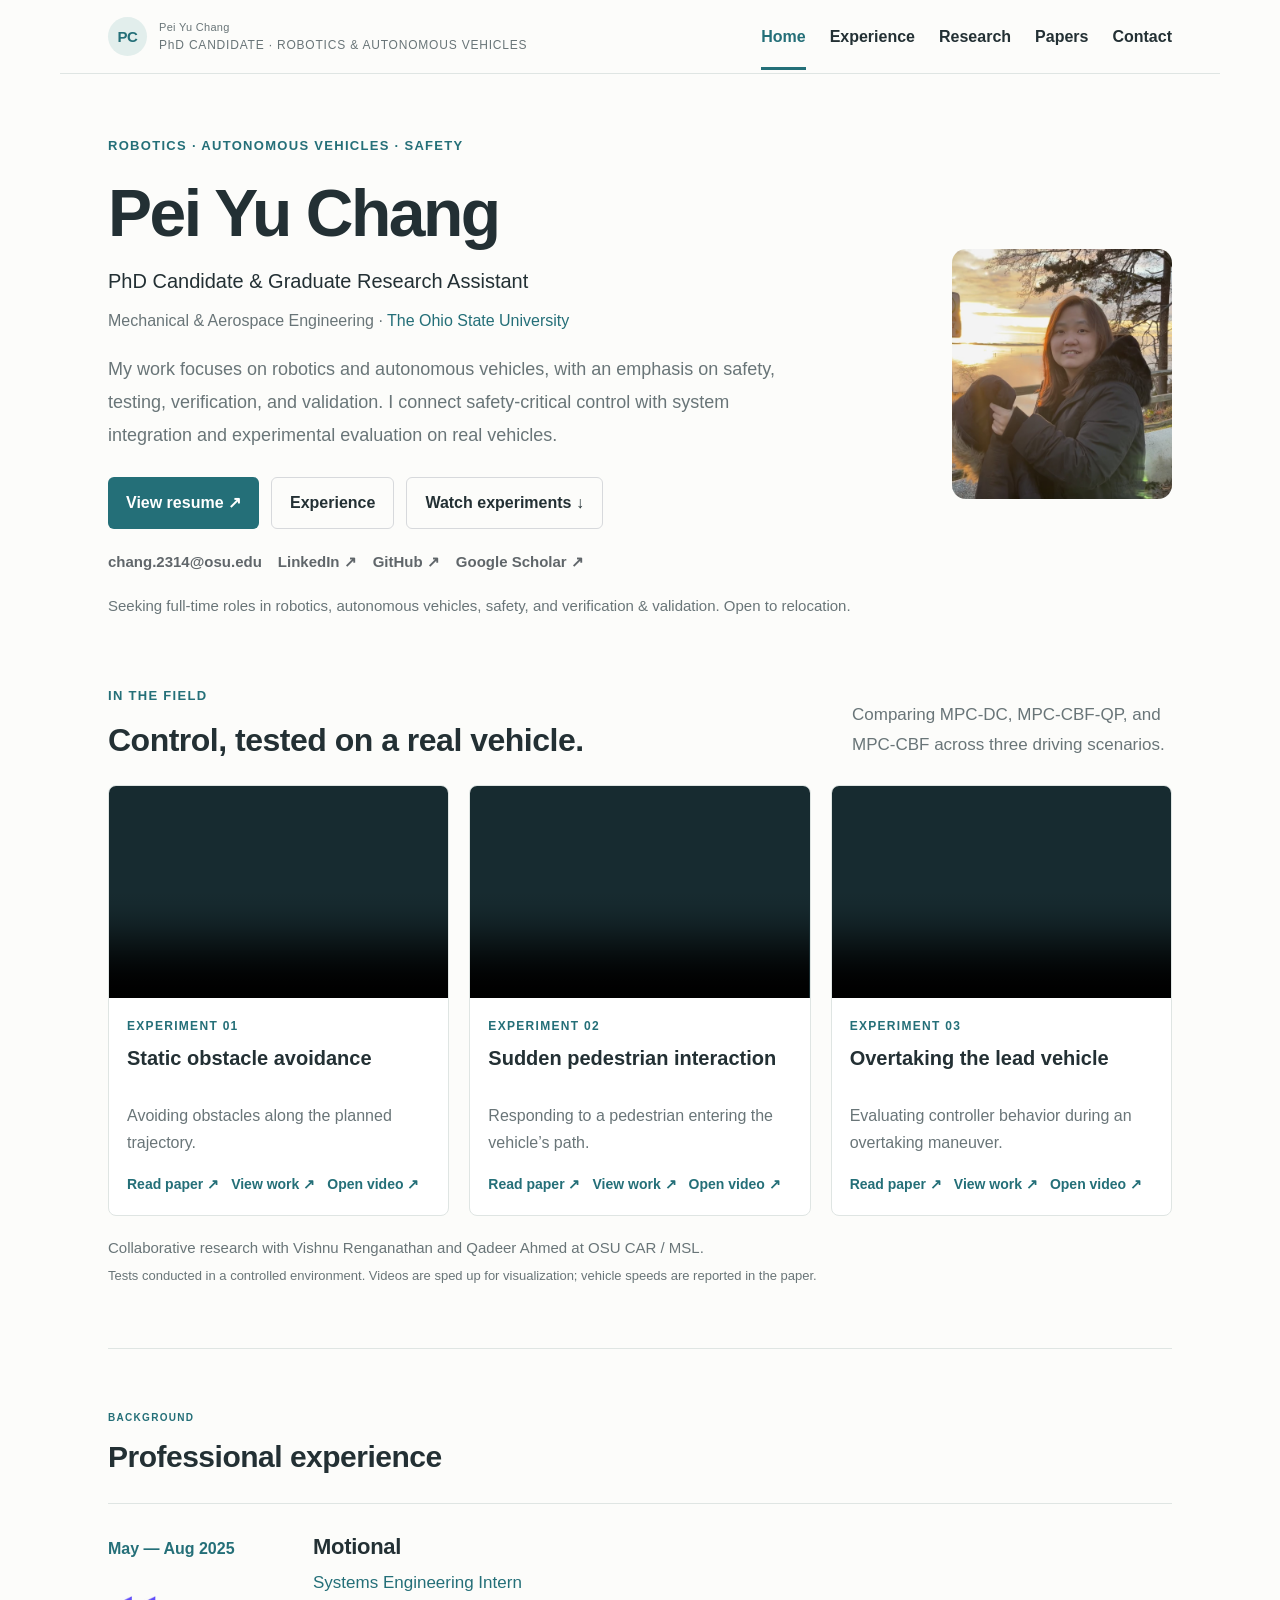
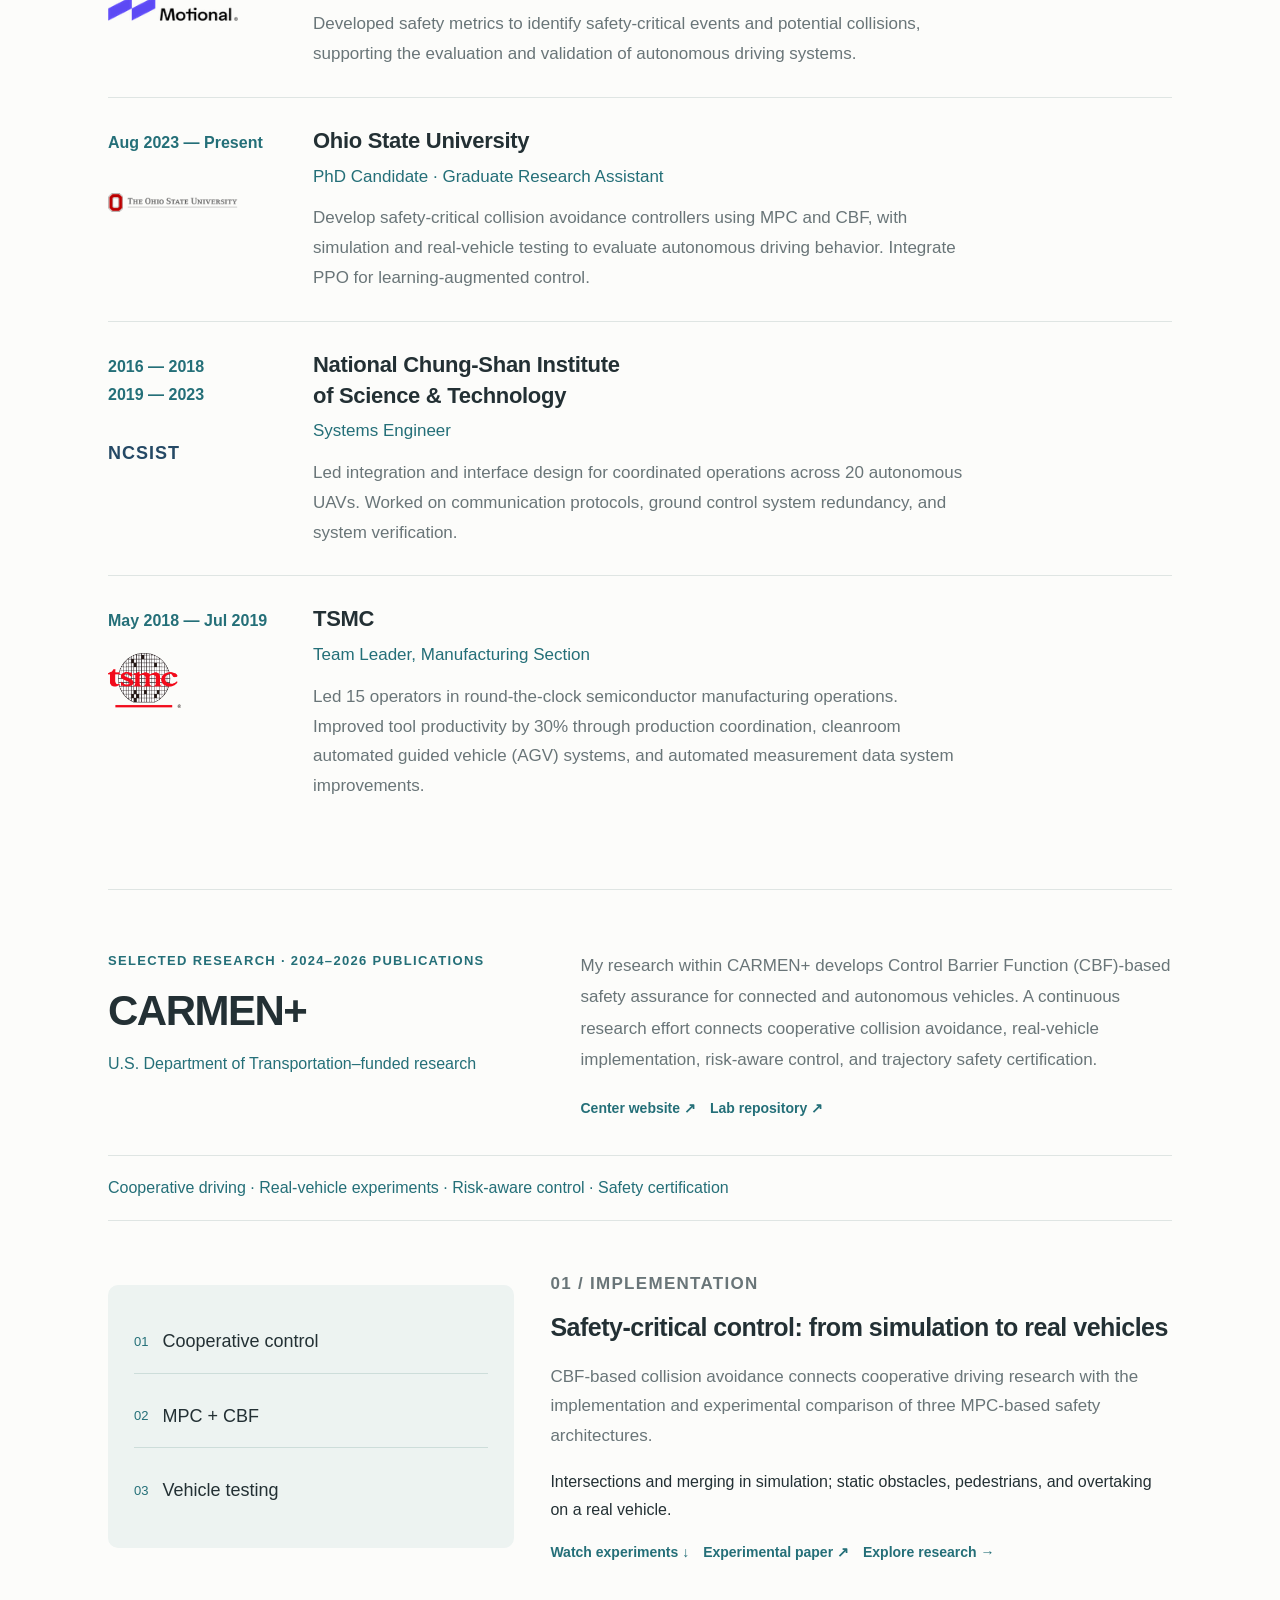
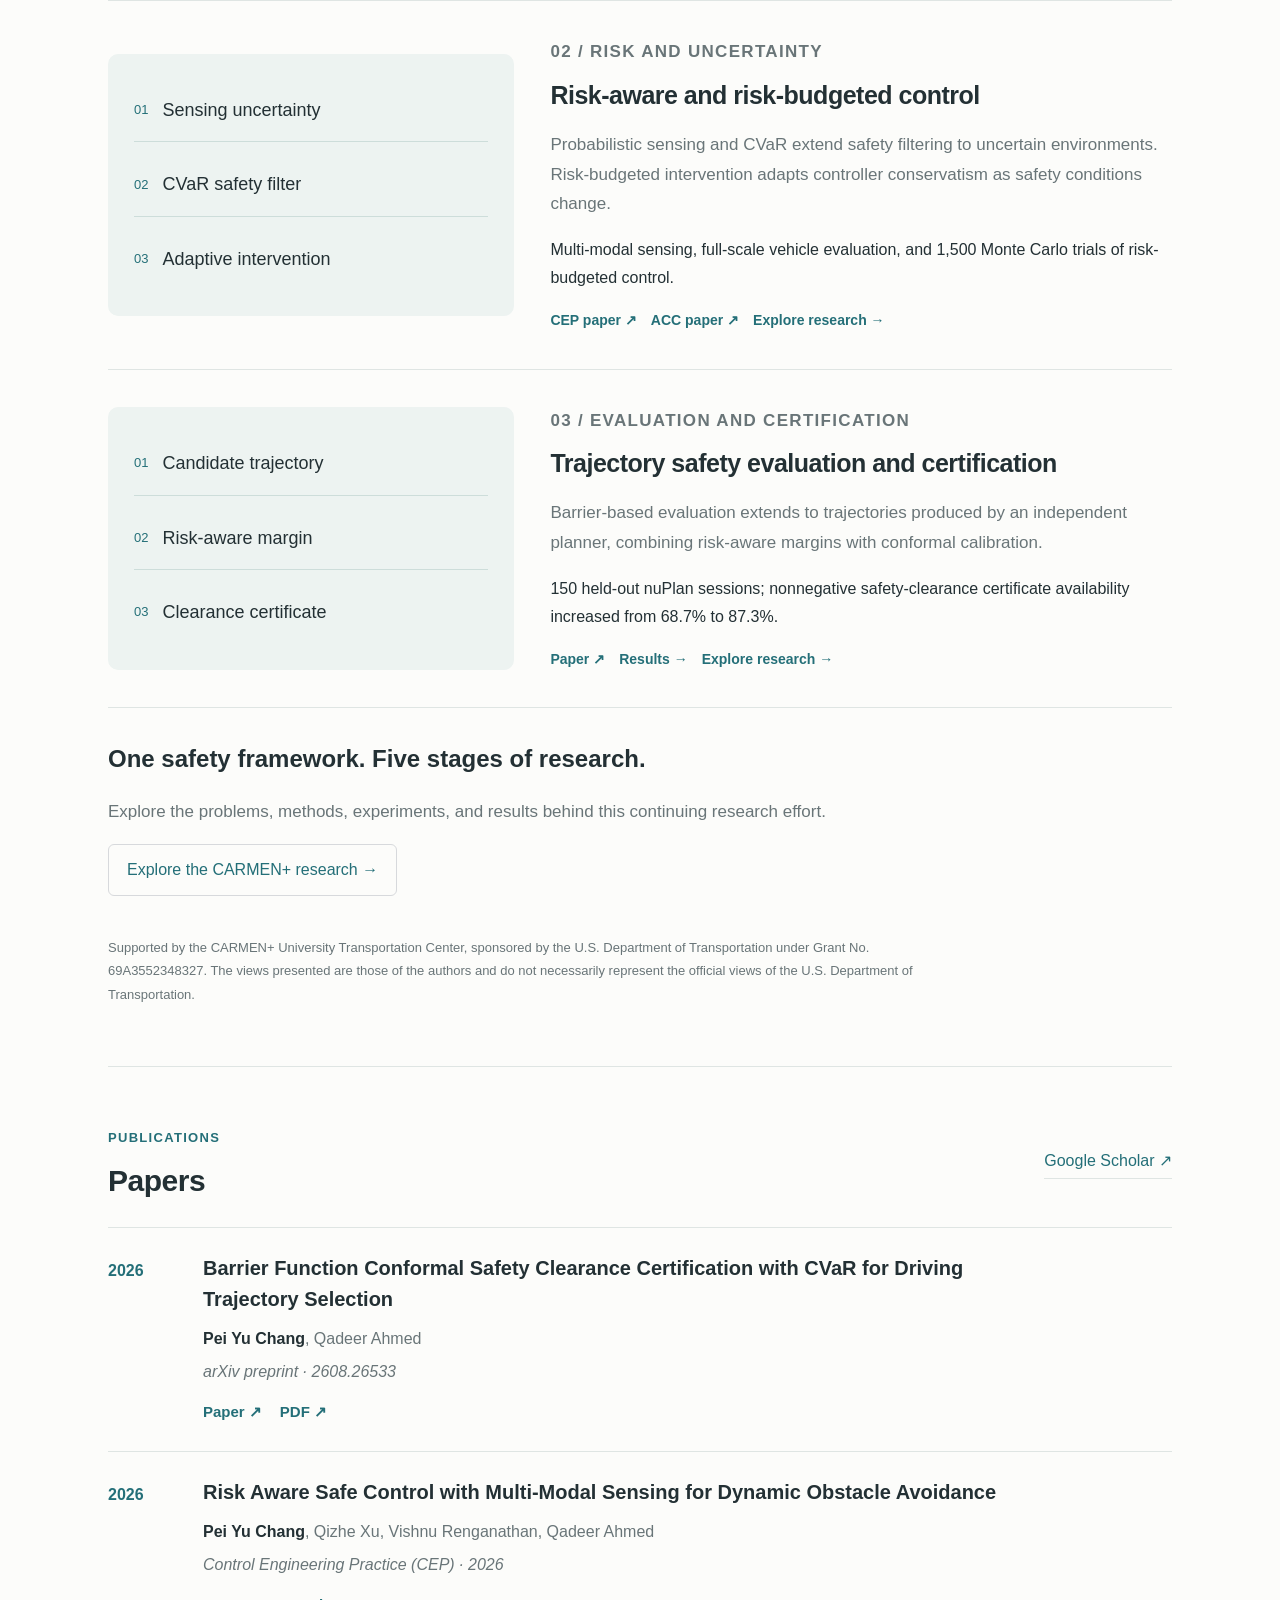
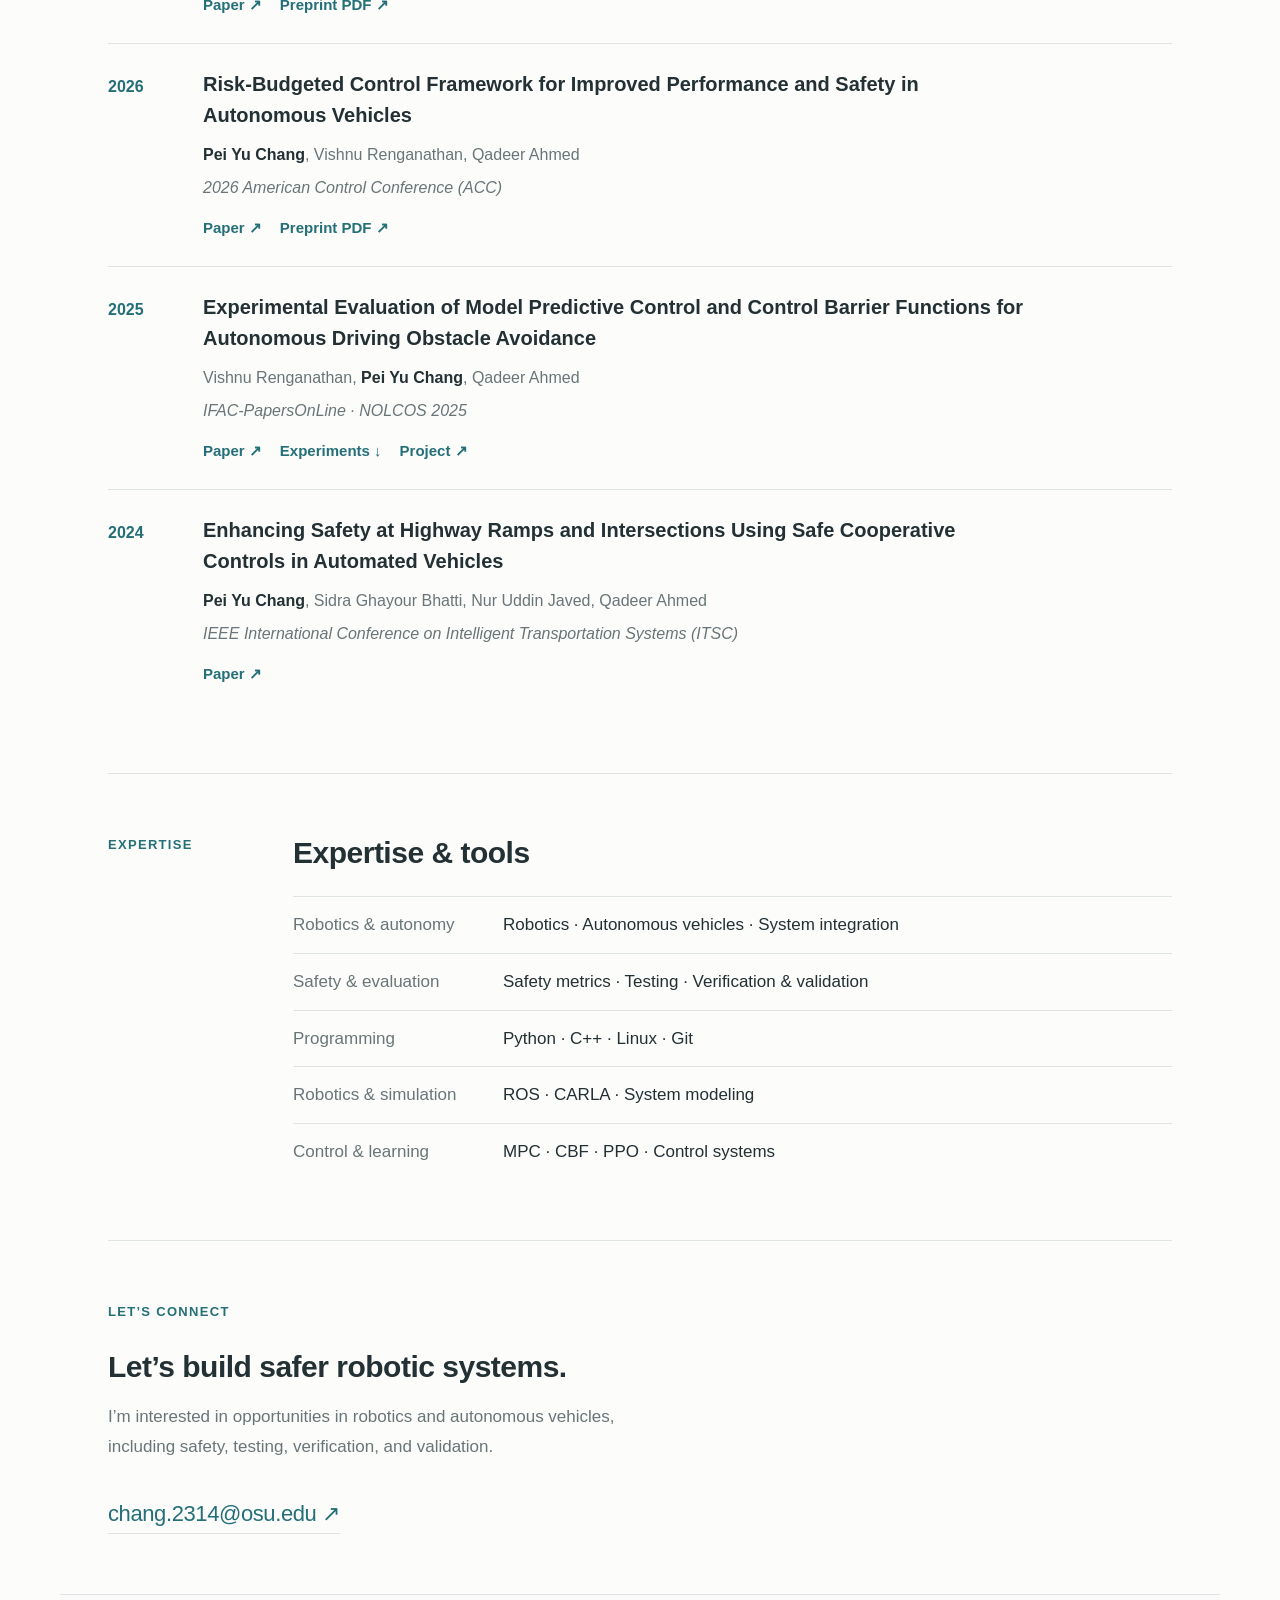
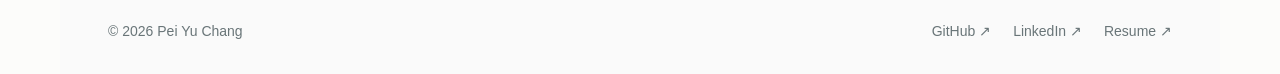
==== commit 29aa7729: "Bust stylesheet cache and cap CARMEN+ media width Browsers holding the old style.css rendered the ne" ====
--- a/index.html
+++ b/index.html
@@ -1,5 +1,5 @@
 <!doctype html>
-<html lang="en"><head><meta charset="utf-8"><meta name="viewport" content="width=device-width, initial-scale=1"><title>Pei Yu Chang | Robotics & Autonomous Vehicles</title><meta name="description" content="Pei Yu Chang — PhD candidate working in robotics, autonomous vehicles, safety, testing, verification and validation."><link rel="stylesheet" href="style.css"><script async src="https://www.googletagmanager.com/gtag/js?id=G-Q72GWCVVLX"></script><script defer src="analytics.js"></script></head>
+<html lang="en"><head><meta charset="utf-8"><meta name="viewport" content="width=device-width, initial-scale=1"><title>Pei Yu Chang | Robotics & Autonomous Vehicles</title><meta name="description" content="Pei Yu Chang — PhD candidate working in robotics, autonomous vehicles, safety, testing, verification and validation."><link rel="stylesheet" href="style.css?v=20261113"><script async src="https://www.googletagmanager.com/gtag/js?id=G-Q72GWCVVLX"></script><script defer src="analytics.js"></script></head>
 <body><a class="skip" href="#main">Skip to content</a><header><a class="brand" href="#main"><b class="monogram">PC</b><span class="brandname">Pei Yu Chang<small>PhD CANDIDATE · ROBOTICS & AUTONOMOUS VEHICLES</small></span></a><nav aria-label="Main navigation"><a class="active" href="#main">Home</a><a href="#experience">Experience</a><a href="#work">Research</a><a href="#papers">Papers</a><a href="#contact">Contact</a></nav></header>
 <main id="main"><section class="hero"><div class="herogrid"><div><p class="eyebrow">ROBOTICS · AUTONOMOUS VEHICLES · SAFETY</p><h1>Pei Yu Chang</h1><p class="position">PhD Candidate & Graduate Research Assistant</p><p class="affiliation">Mechanical & Aerospace Engineering · <a href="https://www.osu.edu/" target="_blank" rel="noopener">The Ohio State University</a></p><p class="intro">My work focuses on robotics and autonomous vehicles, with an emphasis on safety, testing, verification, and validation. I connect safety-critical control with system integration and experimental evaluation on real vehicles.</p><div class="actions"><a class="button" href="https://pybearc.github.io/Resume_Pei_Yu_Chang.pdf" target="_blank" rel="noopener">View resume ↗</a><a class="outline" href="#experience">Experience</a><a class="outline" href="#experiments">Watch experiments ↓</a></div><div class="social"><a href="mailto:chang.2314@osu.edu">chang.2314@osu.edu</a><a href="https://linkedin.com/in/pei-yu-chang-2314c" target="_blank" rel="noopener">LinkedIn ↗</a><a href="https://github.com/PYBEARC" target="_blank" rel="noopener">GitHub ↗</a><a href="https://scholar.google.com/citations?user=QTgJ8wgAAAAJ&hl=en" target="_blank" rel="noopener">Google Scholar ↗</a></div><p class="availability">Seeking full-time roles in robotics, autonomous vehicles, safety, and verification & validation. Open to relocation.</p></div><figure class="profilephoto"><img src="assets/pei-yu-chang.jpg" alt="Pei Yu Chang outdoors at sunset" width="1368" height="1824" fetchpriority="high" decoding="async"></figure></div></section>
 <section id="experiments" class="experiments section"><div class="experimenthead"><div><p class="eyebrow">IN THE FIELD</p><h2>Control, tested on a real vehicle.</h2></div><p>Comparing MPC-DC, MPC-CBF-QP, and MPC-CBF across three driving scenarios.</p></div><div class="videogrid"><article class="experiment"><div class="videoframe"><video controls playsinline muted loop preload="none" poster="https://github.com/user-attachments/assets/f1034199-e3f7-4d5f-b6a5-8e9a1a9bd224" aria-label="Static obstacle avoidance experimental video"><source src="https://raw.githubusercontent.com/OSU-CAR-MSL/NMPC-CBF-AV/main/Static%20Obstacle%20Scenario.mp4" type="video/mp4">Your browser does not support embedded video.</video></div><div class="videocopy"><p class="scenario">EXPERIMENT 01</p><h3>Static obstacle avoidance</h3><p>Avoiding obstacles along the planned trajectory.</p><div class="videolinks"><a href="https://www.sciencedirect.com/science/article/pii/S2405896325017422" target="_blank" rel="noopener">Read paper ↗</a><a href="https://github.com/OSU-CAR-MSL/NMPC-CBF-AV" target="_blank" rel="noopener">View work ↗</a><a href="https://raw.githubusercontent.com/OSU-CAR-MSL/NMPC-CBF-AV/main/Static%20Obstacle%20Scenario.mp4" target="_blank" rel="noopener">Open video ↗</a></div></div></article><article class="experiment"><div class="videoframe"><video controls playsinline muted loop preload="none" poster="https://github.com/user-attachments/assets/7cff3b7d-54f9-4db0-a61e-4c6f092ad3bc" aria-label="Sudden pedestrian interaction experimental video"><source src="https://raw.githubusercontent.com/OSU-CAR-MSL/NMPC-CBF-AV/main/Sudden%20Pedestrian%20Scenario.mp4" type="video/mp4">Your browser does not support embedded video.</video></div><div class="videocopy"><p class="scenario">EXPERIMENT 02</p><h3>Sudden pedestrian interaction</h3><p>Responding to a pedestrian entering the vehicle’s path.</p><div class="videolinks"><a href="https://www.sciencedirect.com/science/article/pii/S2405896325017422" target="_blank" rel="noopener">Read paper ↗</a><a href="https://github.com/OSU-CAR-MSL/NMPC-CBF-AV" target="_blank" rel="noopener">View work ↗</a><a href="https://raw.githubusercontent.com/OSU-CAR-MSL/NMPC-CBF-AV/main/Sudden%20Pedestrian%20Scenario.mp4" target="_blank" rel="noopener">Open video ↗</a></div></div></article><article class="experiment"><div class="videoframe"><video controls playsinline muted loop preload="none" poster="https://github.com/user-attachments/assets/b17d1c8c-8f3f-46e6-965d-a8ba9faf9f6b" aria-label="Overtaking the lead vehicle experimental video"><source src="https://raw.githubusercontent.com/OSU-CAR-MSL/NMPC-CBF-AV/main/Overtake%20Scenario.mp4" type="video/mp4">Your browser does not support embedded video.</video></div><div class="videocopy"><p class="scenario">EXPERIMENT 03</p><h3>Overtaking the lead vehicle</h3><p>Evaluating controller behavior during an overtaking maneuver.</p><div class="videolinks"><a href="https://www.sciencedirect.com/science/article/pii/S2405896325017422" target="_blank" rel="noopener">Read paper ↗</a><a href="https://github.com/OSU-CAR-MSL/NMPC-CBF-AV" target="_blank" rel="noopener">View work ↗</a><a href="https://raw.githubusercontent.com/OSU-CAR-MSL/NMPC-CBF-AV/main/Overtake%20Scenario.mp4" target="_blank" rel="noopener">Open video ↗</a></div></div></article></div><p class="collaboration">Collaborative research with Vishnu Renganathan and Qadeer Ahmed at OSU CAR / MSL.</p><p class="videonote">Tests conducted in a controlled environment. Videos are sped up for visualization; vehicle speeds are reported in the paper.</p></section><section id="experience" class="section"><div class="sectionhead"><p class="eyebrow">BACKGROUND</p><h2>Professional experience</h2></div><div class="rows"><article class="row"><div class="experience-meta"><p class="date">May — Aug 2025</p><span class="employerlogo"><img src="assets/motional-logo.png" alt="Motional logo" loading="lazy"></span></div><div><h3>Motional</h3><p class="role">Systems Engineering Intern</p><p>Developed safety metrics to identify safety-critical events and potential collisions, supporting the evaluation and validation of autonomous driving systems.</p></div><span class="tag">Autonomy evaluation</span></article><article class="row"><div class="experience-meta"><p class="date">Aug 2023 — Present</p><span class="employerlogo"><img src="assets/osu-logo.png" alt="Ohio State University logo" loading="lazy"></span></div><div><h3>Ohio State University</h3><p class="role">PhD Candidate · Graduate Research Assistant</p><p>Develop safety-critical collision avoidance controllers using MPC and CBF, with simulation and real-vehicle testing to evaluate autonomous driving behavior. Integrate PPO for learning-augmented control.</p></div><span class="tag">Control research</span></article><article class="row"><div class="experience-meta"><p class="date">2016 — 2018<br>2019 — 2023</p><span class="employerlogo employerwordmark">NCSIST</span></div><div><h3>National Chung-Shan Institute<br>of Science & Technology</h3><p class="role">Systems Engineer</p><p>Led integration and interface design for coordinated operations across 20 autonomous UAVs. Worked on communication protocols, ground control system redundancy, and system verification.</p></div><span class="tag">Systems integration</span></article><article class="row"><div class="experience-meta"><p class="date">May 2018 — Jul 2019</p><span class="employerlogo"><img src="assets/tsmc-logo.png" alt="TSMC logo" loading="lazy"></span></div><div><h3>TSMC</h3><p class="role">Team Leader, Manufacturing Section</p><p>Led 15 operators in round-the-clock semiconductor manufacturing operations. Improved tool productivity by 30% through production coordination, cleanroom automated guided vehicle (AGV) systems, and automated measurement data system improvements.</p></div><span class="tag">Manufacturing & automation</span></article></div></section>
--- a/style.css
+++ b/style.css
@@ -12,3 +12,4 @@
 
 /* CARMEN+ research overview and detail page */
 .research-scope{color:var(--accent);font-size:16px;padding:18px 0;border-top:1px solid var(--line);border-bottom:1px solid var(--line);margin:0 0 12px}.research-feature{display:grid;grid-template-columns:minmax(0,.85fr) minmax(0,1.3fr);gap:36px;align-items:center;padding:36px 0;border-bottom:1px solid var(--line)}.research-feature .eyebrow{margin-bottom:12px}.research-feature h3{font-size:25px;line-height:1.35;margin:0 0 14px;letter-spacing:-.5px}.research-feature p{font-size:17px;color:var(--muted)}.research-feature .research-evidence{color:var(--ink);font-size:16px}.research-visual{background:#edf3f1;border-radius:10px;padding:26px;display:grid;gap:12px}.research-visual>div{display:flex;align-items:center;gap:14px;padding:15px 0;border-bottom:1px solid #cdddda}.research-visual>div:last-child{border:0}.research-visual span{color:var(--accent);font-size:13px}.research-visual strong{font-size:18px;font-weight:500}.research-next{padding:30px 0 8px}.research-next h3{font-size:24px;margin:0}.research-next p{font-size:17px;color:var(--muted)}.research-next .outline{display:inline-block;font-size:16px;color:var(--accent)}.backlink{display:inline-block;color:var(--accent);font-size:16px;margin-bottom:30px}.research-detail h1{font-size:clamp(34px,4.5vw,52px);max-width:860px;line-height:1.17;letter-spacing:-1.5px}.research-detail .detail-lead{font-size:22px;max-width:850px;color:var(--muted)}.research-detail p{max-width:850px}.research-detail .section>p:not(.eyebrow):not(.detail-lead){font-size:18px}.stage-index{padding:0;list-style:none;margin:28px 0 0}.stage-index li{border-top:1px solid var(--line)}.stage-index a{display:flex;gap:22px;padding:15px 0;font-size:18px}.stage-index span{color:var(--accent);font-size:14px}.research-stage{display:grid;grid-template-columns:minmax(0,.8fr) minmax(0,1.2fr);gap:45px}.research-stage h2{font-size:30px}.research-stage h3{font-size:19px;margin:0 0 8px}.research-stage p{font-size:17px;color:var(--muted);margin:0 0 24px}.research-stage .stage-question{margin-top:20px;color:var(--accent);font-size:19px}.research-stage .eyebrow{font-size:13px;color:var(--accent);margin-bottom:18px}.media-reserve{margin-top:25px;border-top:1px solid var(--line);padding-top:15px;font-size:15px;color:var(--muted)}.media-reserve summary{cursor:pointer}.media-reserve p{font-size:15px;margin:12px 0 0}@media(max-width:760px){.research-feature,.research-stage{grid-template-columns:1fr;gap:23px}.research-visual{padding:18px}.research-feature h3{font-size:23px}.research-detail .detail-lead{font-size:20px}.research-stage h2{font-size:27px}.stage-index a{font-size:17px}.research-scope{line-height:1.9}}
+.stage-media{grid-column:1/-1;display:grid;gap:20px;padding-top:28px;border-top:1px solid var(--line)}.stage-media>.eyebrow{margin:0}.media-grid{display:grid;gap:20px}.media-grid.two{grid-template-columns:repeat(2,minmax(0,1fr))}.stage-media figure{margin:0;border:1px solid var(--line);border-radius:8px;background:#fff;overflow:hidden;display:flex;flex-direction:column}.stage-media figure.narrow{max-width:520px;width:100%;justify-self:center}.stage-media figure.medium{max-width:860px;width:100%;justify-self:center}.stage-media img{display:block;width:100%;height:auto}.stage-media a:hover img{opacity:.92}.stage-media .videofig video{display:block;width:100%;height:auto;background:#172b30}.stage-media figcaption{font-size:15px;line-height:1.65;color:var(--muted);padding:13px 17px 15px;border-top:1px solid var(--line)}@media(max-width:760px){.media-grid.two{grid-template-columns:1fr}.stage-media figcaption{font-size:14px}}
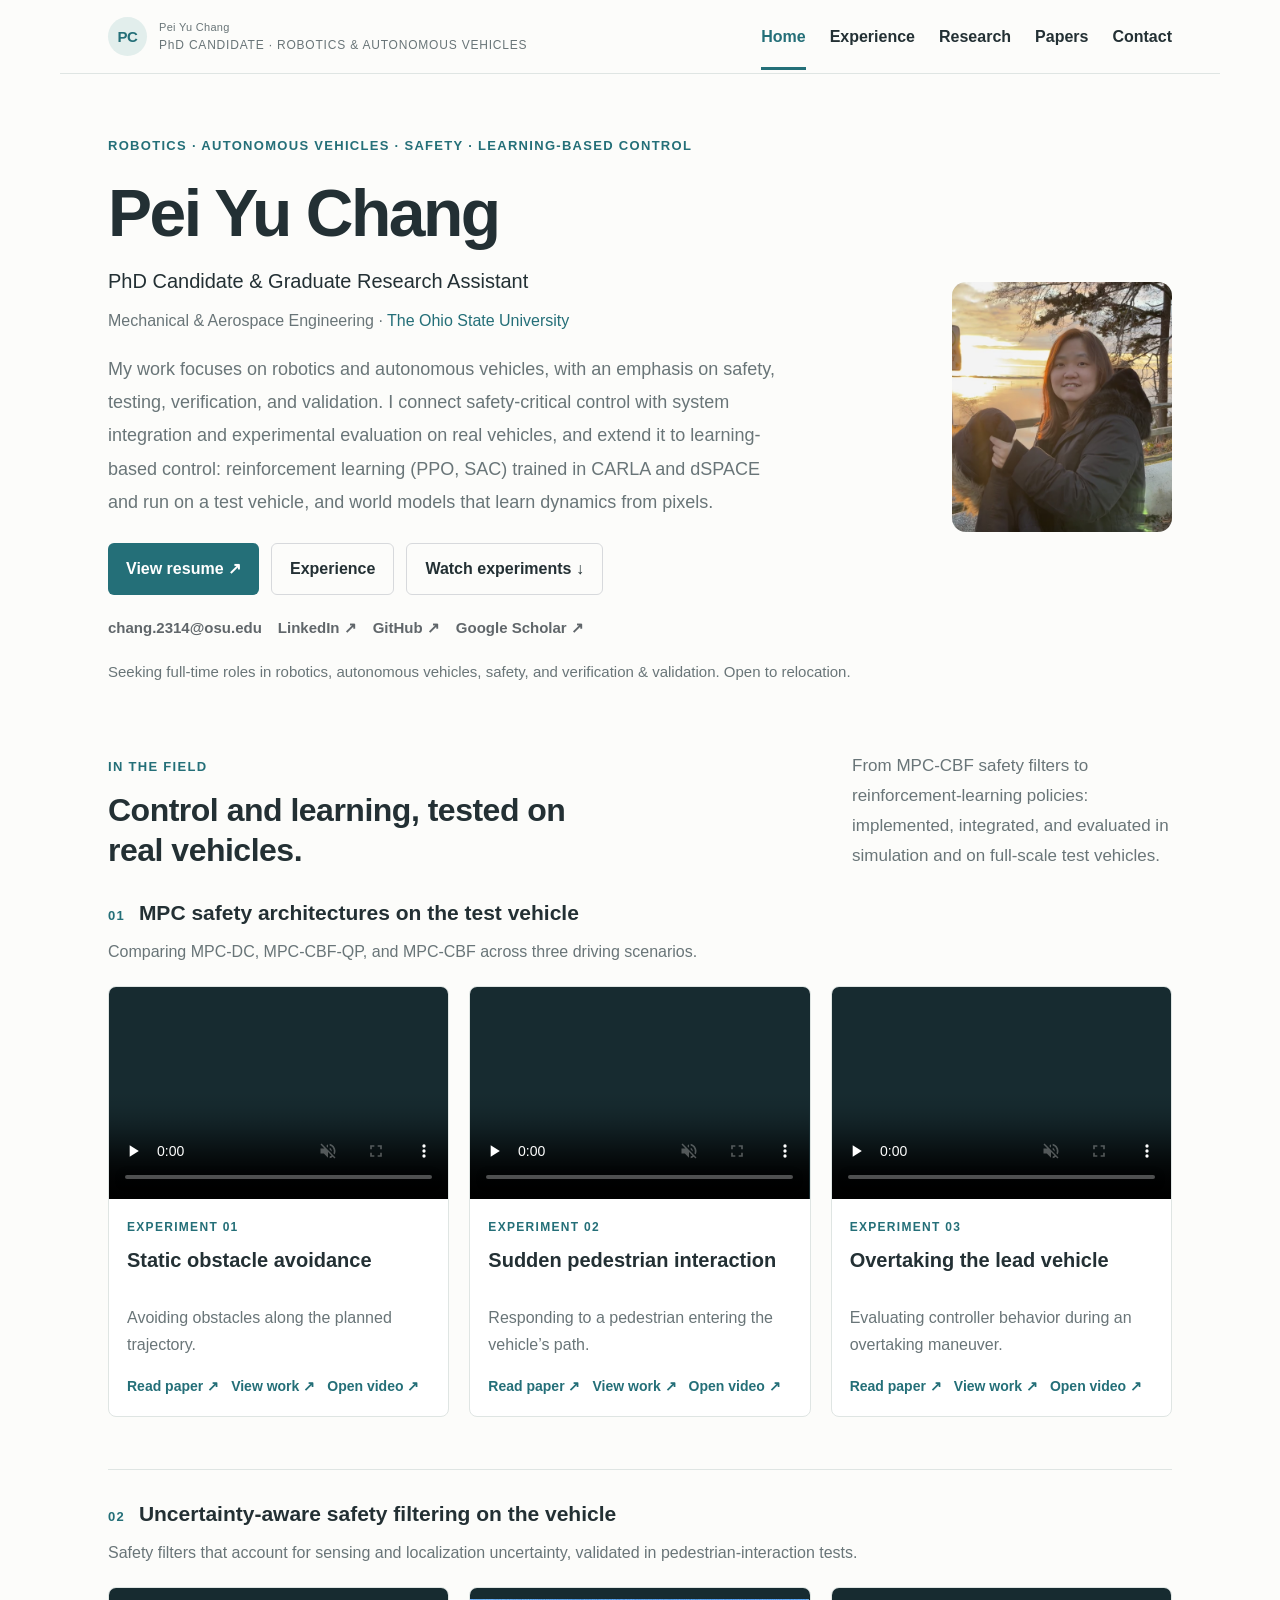
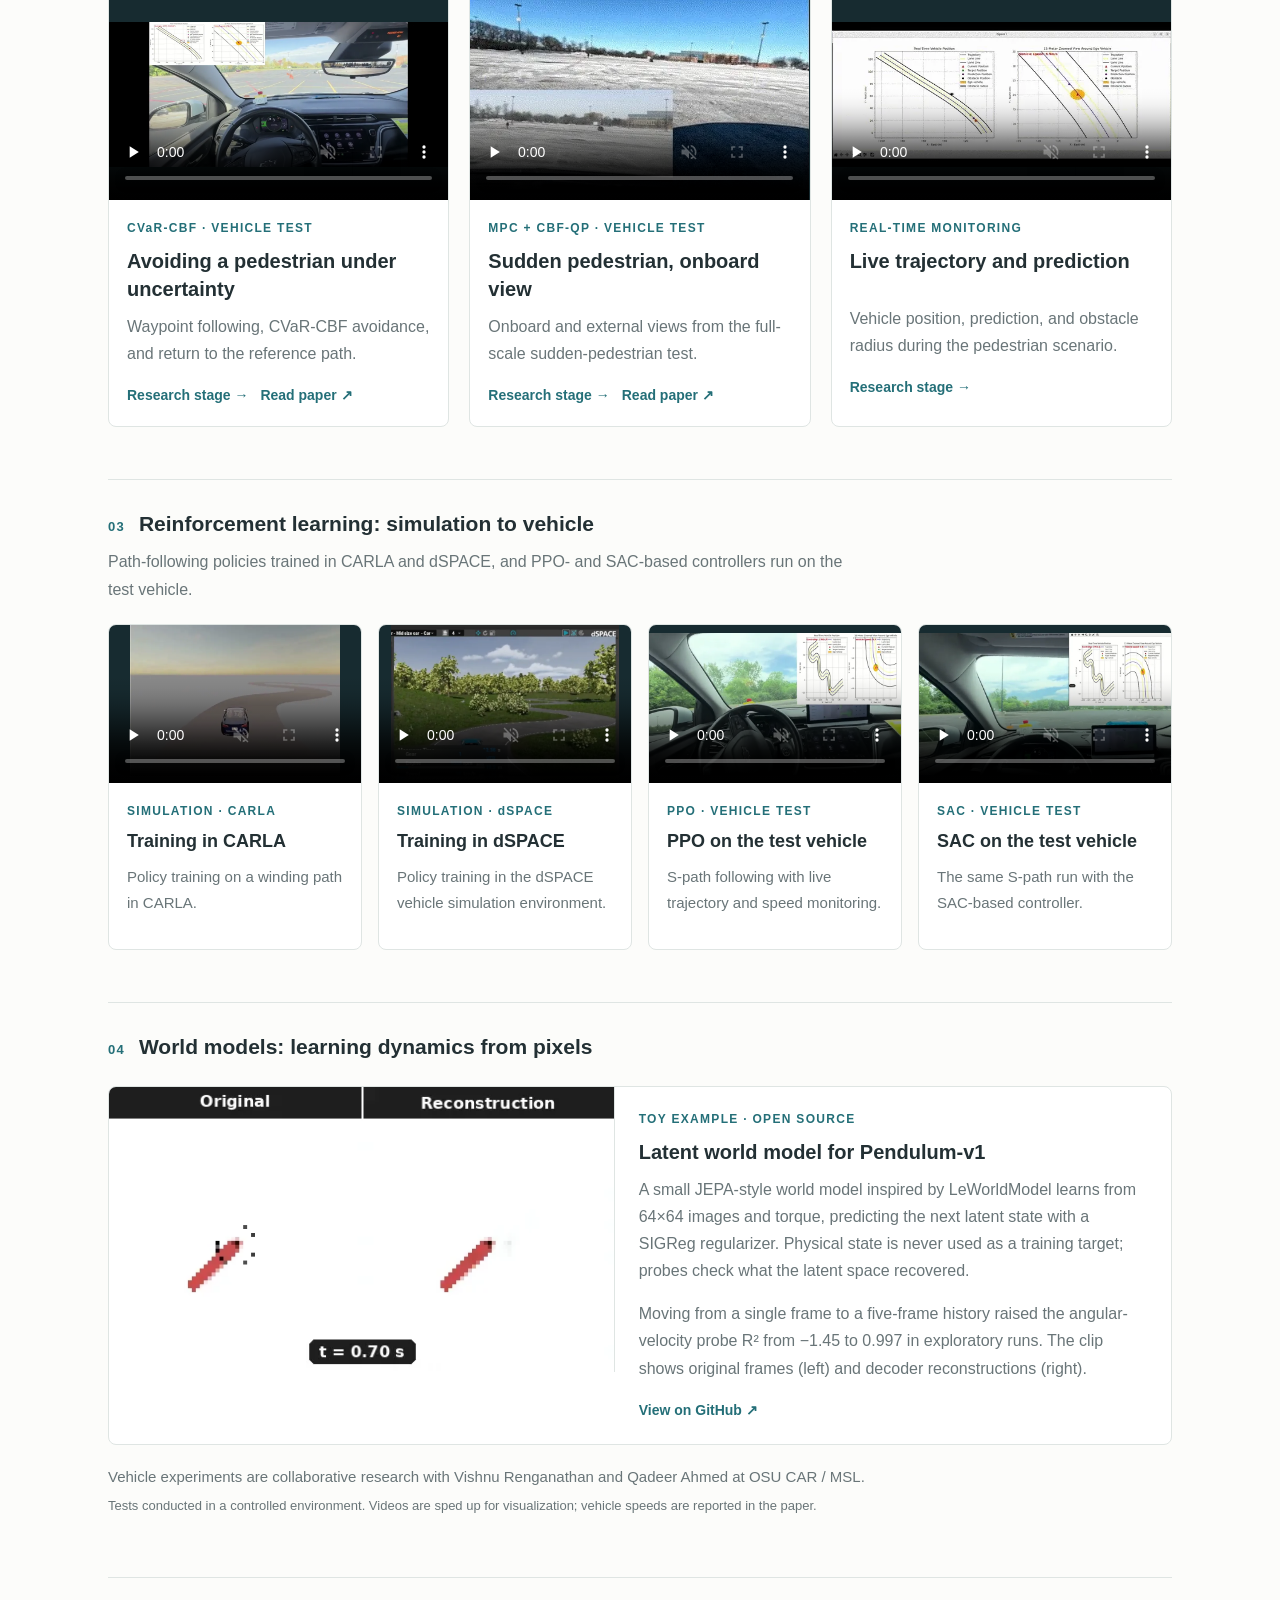
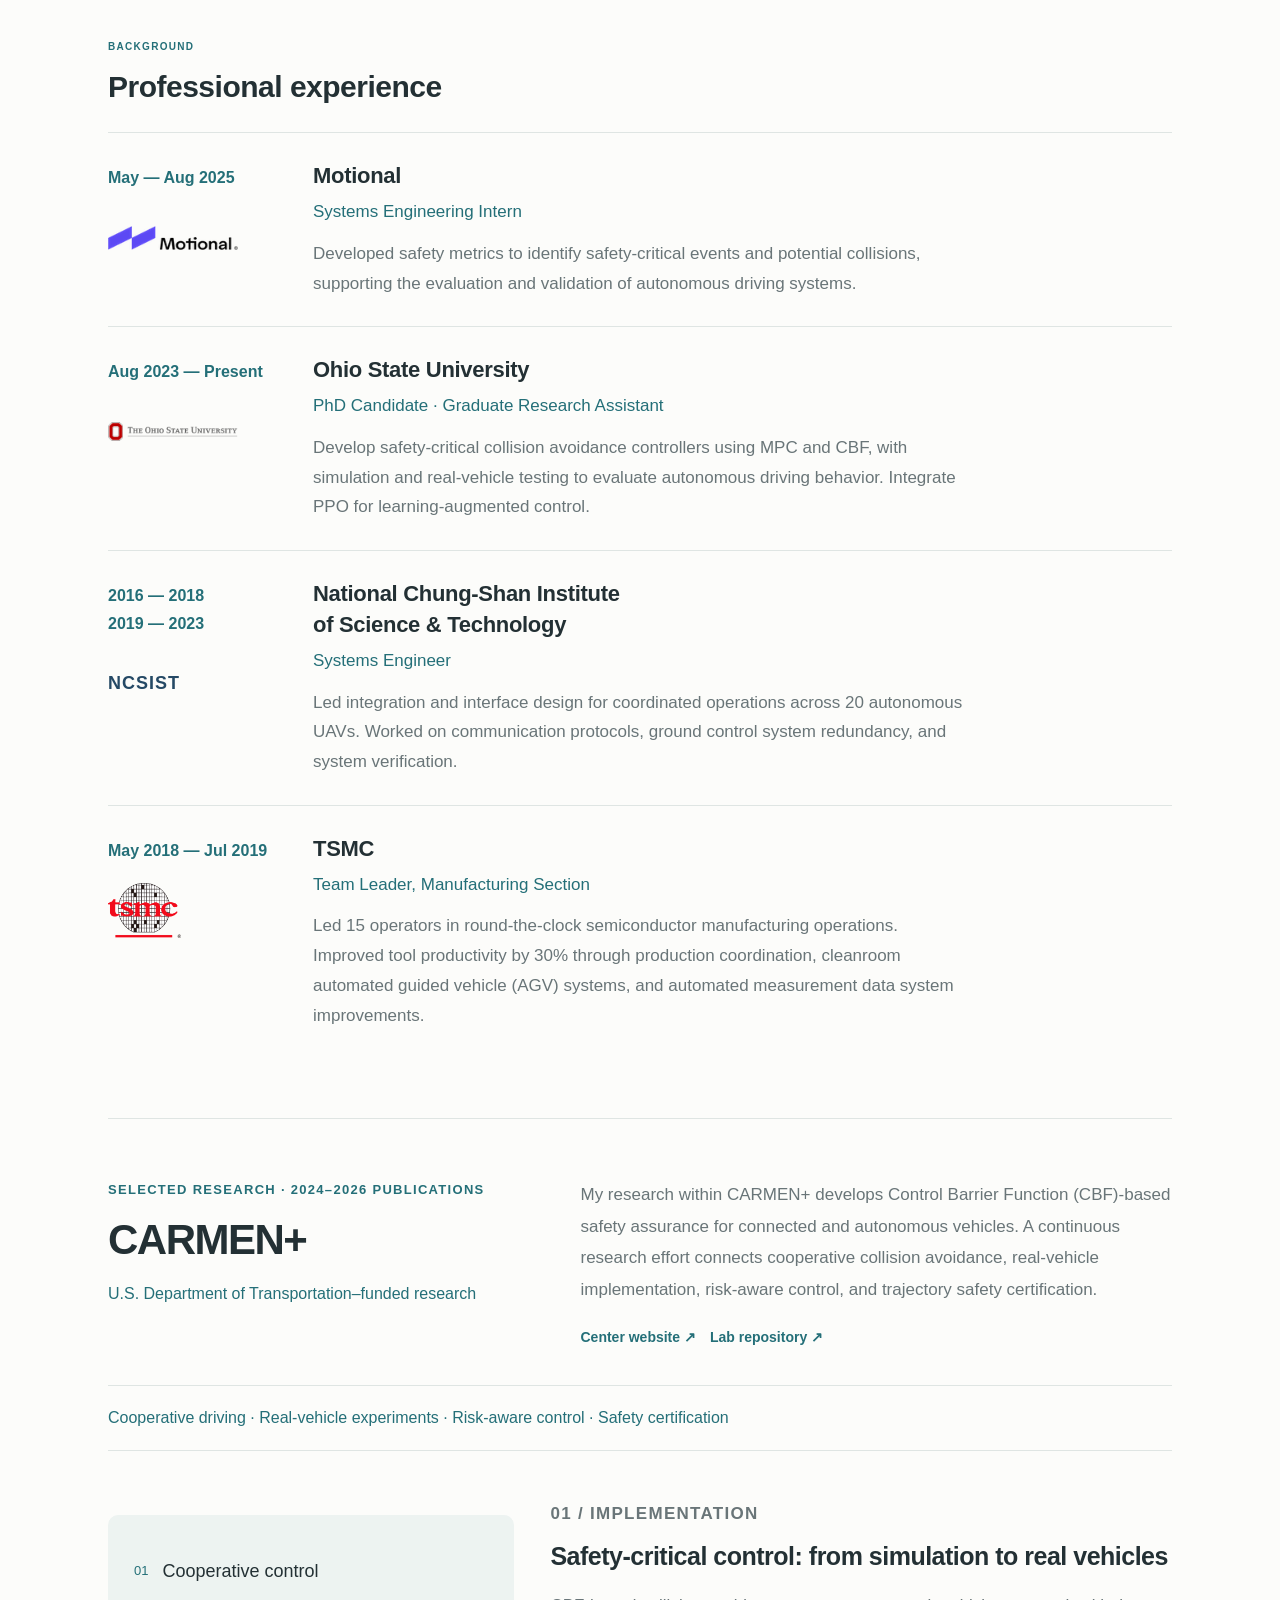
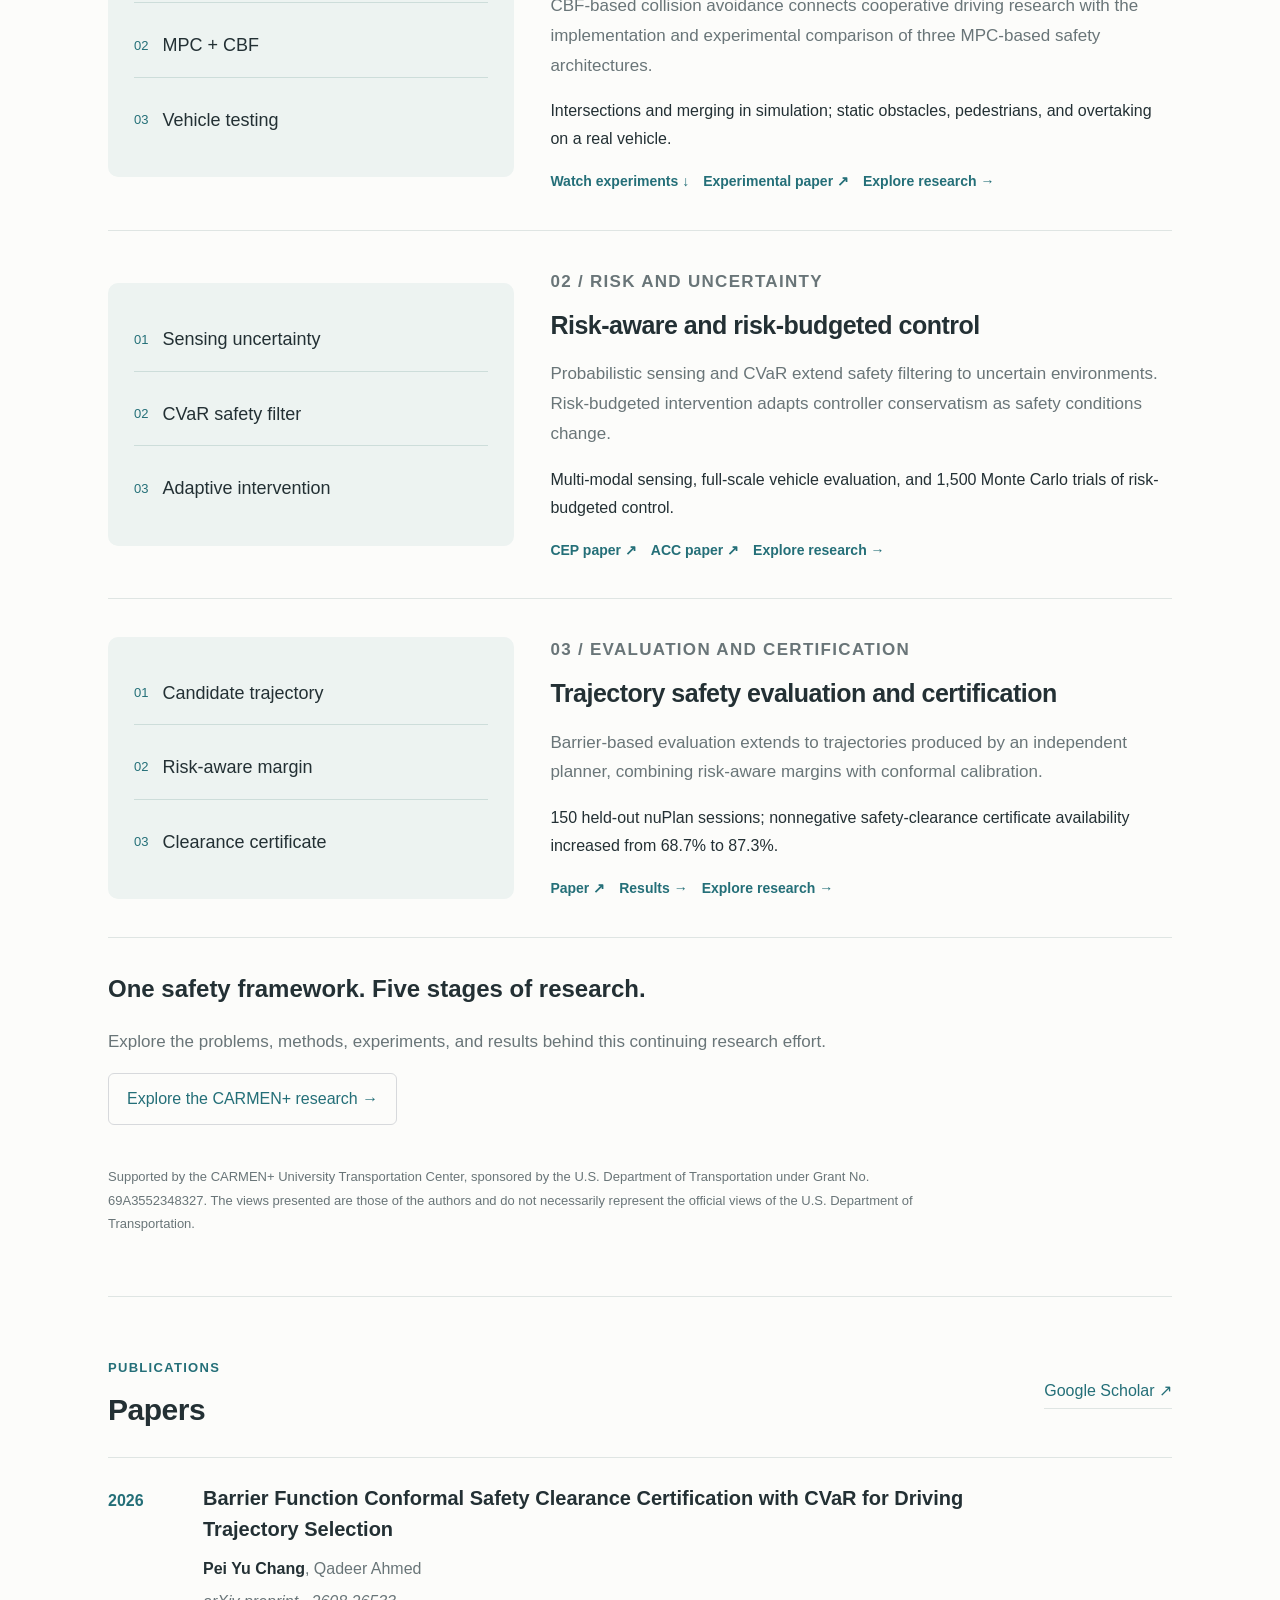
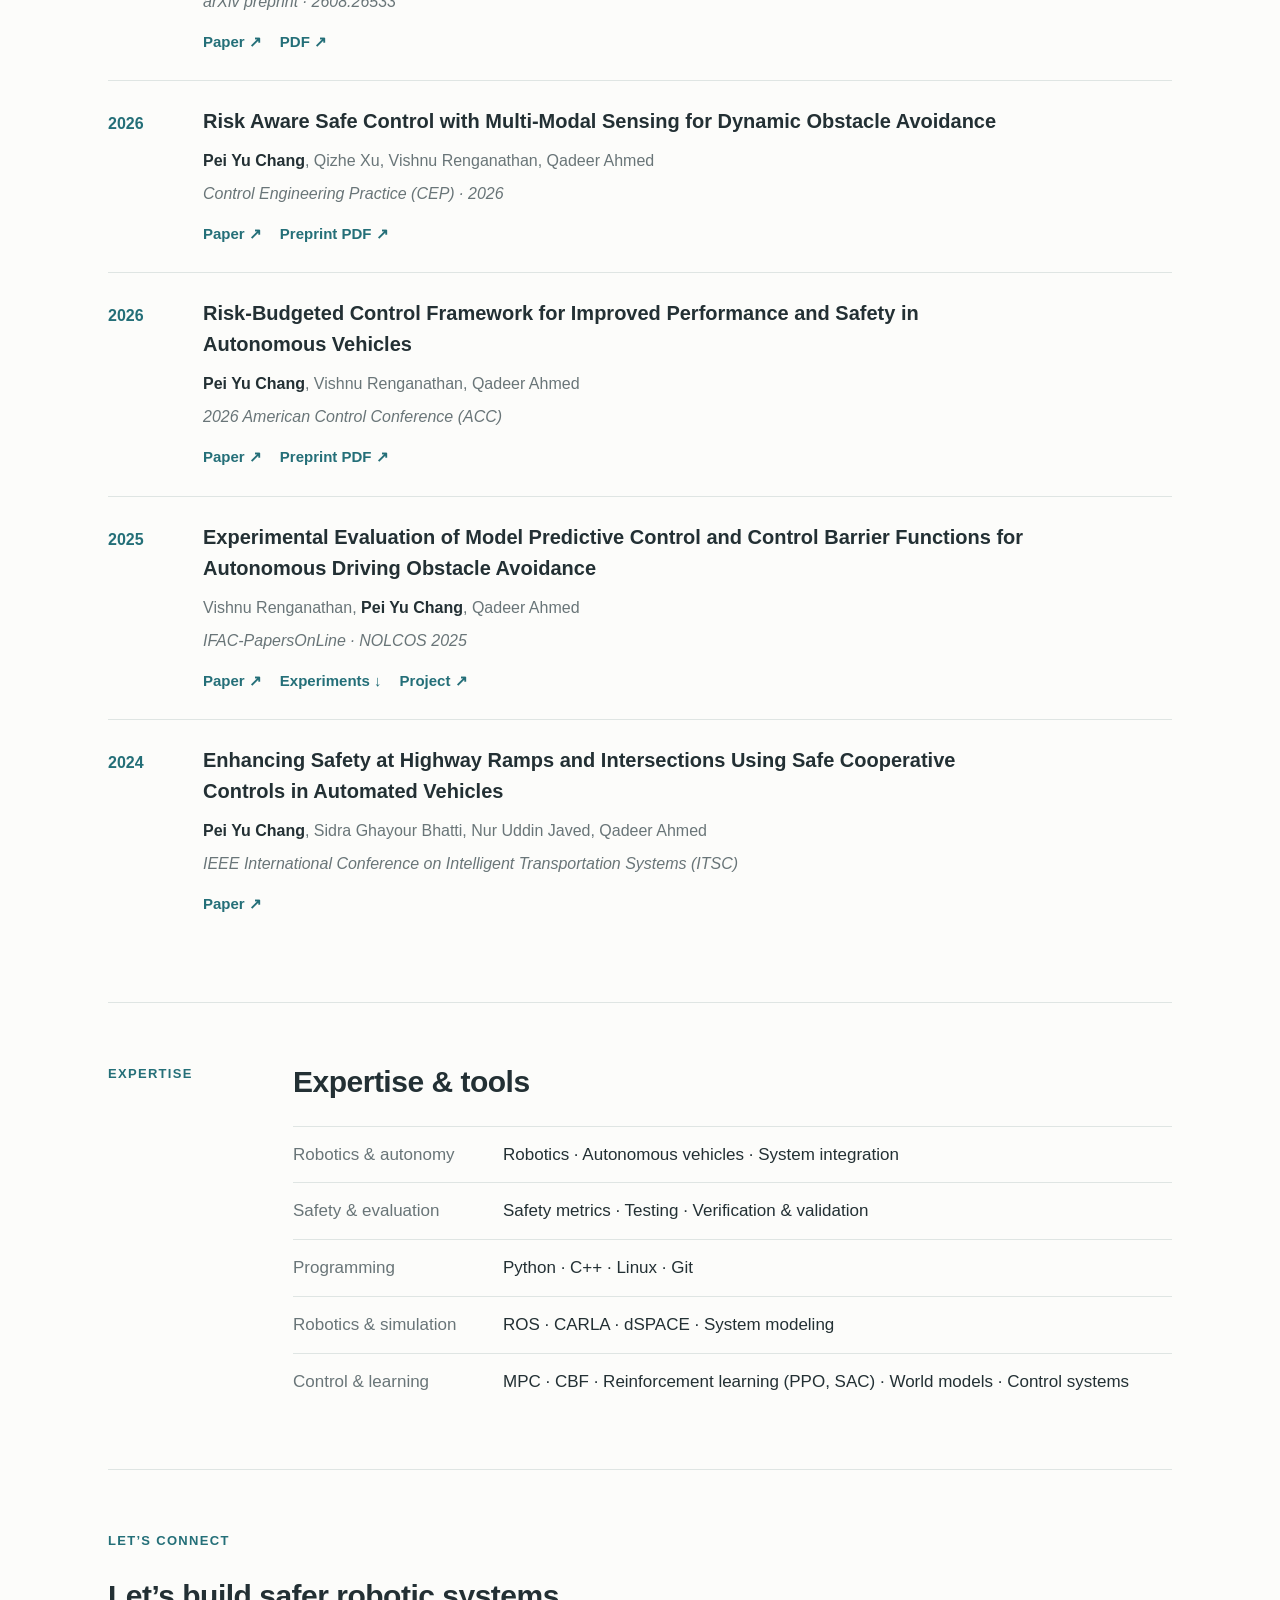
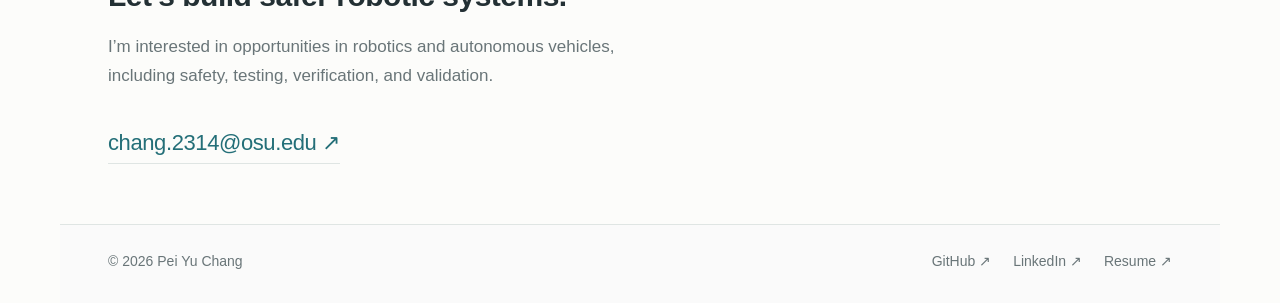
==== commit 18e3d0c8: "Add vehicle, RL, and world-model demos to In the Field; update intro - In the Field: grouped into MP" ====
--- a/index.html
+++ b/index.html
@@ -1,8 +1,8 @@
 <!doctype html>
-<html lang="en"><head><meta charset="utf-8"><meta name="viewport" content="width=device-width, initial-scale=1"><title>Pei Yu Chang | Robotics & Autonomous Vehicles</title><meta name="description" content="Pei Yu Chang — PhD candidate working in robotics, autonomous vehicles, safety, testing, verification and validation."><link rel="stylesheet" href="style.css?v=20261113"><script async src="https://www.googletagmanager.com/gtag/js?id=G-Q72GWCVVLX"></script><script defer src="analytics.js"></script></head>
+<html lang="en"><head><meta charset="utf-8"><meta name="viewport" content="width=device-width, initial-scale=1"><title>Pei Yu Chang | Robotics & Autonomous Vehicles</title><meta name="description" content="Pei Yu Chang — PhD candidate working in robotics, autonomous vehicles, safety, testing, verification and validation."><link rel="stylesheet" href="style.css?v=20261113b"><script async src="https://www.googletagmanager.com/gtag/js?id=G-Q72GWCVVLX"></script><script defer src="analytics.js"></script></head>
 <body><a class="skip" href="#main">Skip to content</a><header><a class="brand" href="#main"><b class="monogram">PC</b><span class="brandname">Pei Yu Chang<small>PhD CANDIDATE · ROBOTICS & AUTONOMOUS VEHICLES</small></span></a><nav aria-label="Main navigation"><a class="active" href="#main">Home</a><a href="#experience">Experience</a><a href="#work">Research</a><a href="#papers">Papers</a><a href="#contact">Contact</a></nav></header>
-<main id="main"><section class="hero"><div class="herogrid"><div><p class="eyebrow">ROBOTICS · AUTONOMOUS VEHICLES · SAFETY</p><h1>Pei Yu Chang</h1><p class="position">PhD Candidate & Graduate Research Assistant</p><p class="affiliation">Mechanical & Aerospace Engineering · <a href="https://www.osu.edu/" target="_blank" rel="noopener">The Ohio State University</a></p><p class="intro">My work focuses on robotics and autonomous vehicles, with an emphasis on safety, testing, verification, and validation. I connect safety-critical control with system integration and experimental evaluation on real vehicles.</p><div class="actions"><a class="button" href="https://pybearc.github.io/Resume_Pei_Yu_Chang.pdf" target="_blank" rel="noopener">View resume ↗</a><a class="outline" href="#experience">Experience</a><a class="outline" href="#experiments">Watch experiments ↓</a></div><div class="social"><a href="mailto:chang.2314@osu.edu">chang.2314@osu.edu</a><a href="https://linkedin.com/in/pei-yu-chang-2314c" target="_blank" rel="noopener">LinkedIn ↗</a><a href="https://github.com/PYBEARC" target="_blank" rel="noopener">GitHub ↗</a><a href="https://scholar.google.com/citations?user=QTgJ8wgAAAAJ&hl=en" target="_blank" rel="noopener">Google Scholar ↗</a></div><p class="availability">Seeking full-time roles in robotics, autonomous vehicles, safety, and verification & validation. Open to relocation.</p></div><figure class="profilephoto"><img src="assets/pei-yu-chang.jpg" alt="Pei Yu Chang outdoors at sunset" width="1368" height="1824" fetchpriority="high" decoding="async"></figure></div></section>
-<section id="experiments" class="experiments section"><div class="experimenthead"><div><p class="eyebrow">IN THE FIELD</p><h2>Control, tested on a real vehicle.</h2></div><p>Comparing MPC-DC, MPC-CBF-QP, and MPC-CBF across three driving scenarios.</p></div><div class="videogrid"><article class="experiment"><div class="videoframe"><video controls playsinline muted loop preload="none" poster="https://github.com/user-attachments/assets/f1034199-e3f7-4d5f-b6a5-8e9a1a9bd224" aria-label="Static obstacle avoidance experimental video"><source src="https://raw.githubusercontent.com/OSU-CAR-MSL/NMPC-CBF-AV/main/Static%20Obstacle%20Scenario.mp4" type="video/mp4">Your browser does not support embedded video.</video></div><div class="videocopy"><p class="scenario">EXPERIMENT 01</p><h3>Static obstacle avoidance</h3><p>Avoiding obstacles along the planned trajectory.</p><div class="videolinks"><a href="https://www.sciencedirect.com/science/article/pii/S2405896325017422" target="_blank" rel="noopener">Read paper ↗</a><a href="https://github.com/OSU-CAR-MSL/NMPC-CBF-AV" target="_blank" rel="noopener">View work ↗</a><a href="https://raw.githubusercontent.com/OSU-CAR-MSL/NMPC-CBF-AV/main/Static%20Obstacle%20Scenario.mp4" target="_blank" rel="noopener">Open video ↗</a></div></div></article><article class="experiment"><div class="videoframe"><video controls playsinline muted loop preload="none" poster="https://github.com/user-attachments/assets/7cff3b7d-54f9-4db0-a61e-4c6f092ad3bc" aria-label="Sudden pedestrian interaction experimental video"><source src="https://raw.githubusercontent.com/OSU-CAR-MSL/NMPC-CBF-AV/main/Sudden%20Pedestrian%20Scenario.mp4" type="video/mp4">Your browser does not support embedded video.</video></div><div class="videocopy"><p class="scenario">EXPERIMENT 02</p><h3>Sudden pedestrian interaction</h3><p>Responding to a pedestrian entering the vehicle’s path.</p><div class="videolinks"><a href="https://www.sciencedirect.com/science/article/pii/S2405896325017422" target="_blank" rel="noopener">Read paper ↗</a><a href="https://github.com/OSU-CAR-MSL/NMPC-CBF-AV" target="_blank" rel="noopener">View work ↗</a><a href="https://raw.githubusercontent.com/OSU-CAR-MSL/NMPC-CBF-AV/main/Sudden%20Pedestrian%20Scenario.mp4" target="_blank" rel="noopener">Open video ↗</a></div></div></article><article class="experiment"><div class="videoframe"><video controls playsinline muted loop preload="none" poster="https://github.com/user-attachments/assets/b17d1c8c-8f3f-46e6-965d-a8ba9faf9f6b" aria-label="Overtaking the lead vehicle experimental video"><source src="https://raw.githubusercontent.com/OSU-CAR-MSL/NMPC-CBF-AV/main/Overtake%20Scenario.mp4" type="video/mp4">Your browser does not support embedded video.</video></div><div class="videocopy"><p class="scenario">EXPERIMENT 03</p><h3>Overtaking the lead vehicle</h3><p>Evaluating controller behavior during an overtaking maneuver.</p><div class="videolinks"><a href="https://www.sciencedirect.com/science/article/pii/S2405896325017422" target="_blank" rel="noopener">Read paper ↗</a><a href="https://github.com/OSU-CAR-MSL/NMPC-CBF-AV" target="_blank" rel="noopener">View work ↗</a><a href="https://raw.githubusercontent.com/OSU-CAR-MSL/NMPC-CBF-AV/main/Overtake%20Scenario.mp4" target="_blank" rel="noopener">Open video ↗</a></div></div></article></div><p class="collaboration">Collaborative research with Vishnu Renganathan and Qadeer Ahmed at OSU CAR / MSL.</p><p class="videonote">Tests conducted in a controlled environment. Videos are sped up for visualization; vehicle speeds are reported in the paper.</p></section><section id="experience" class="section"><div class="sectionhead"><p class="eyebrow">BACKGROUND</p><h2>Professional experience</h2></div><div class="rows"><article class="row"><div class="experience-meta"><p class="date">May — Aug 2025</p><span class="employerlogo"><img src="assets/motional-logo.png" alt="Motional logo" loading="lazy"></span></div><div><h3>Motional</h3><p class="role">Systems Engineering Intern</p><p>Developed safety metrics to identify safety-critical events and potential collisions, supporting the evaluation and validation of autonomous driving systems.</p></div><span class="tag">Autonomy evaluation</span></article><article class="row"><div class="experience-meta"><p class="date">Aug 2023 — Present</p><span class="employerlogo"><img src="assets/osu-logo.png" alt="Ohio State University logo" loading="lazy"></span></div><div><h3>Ohio State University</h3><p class="role">PhD Candidate · Graduate Research Assistant</p><p>Develop safety-critical collision avoidance controllers using MPC and CBF, with simulation and real-vehicle testing to evaluate autonomous driving behavior. Integrate PPO for learning-augmented control.</p></div><span class="tag">Control research</span></article><article class="row"><div class="experience-meta"><p class="date">2016 — 2018<br>2019 — 2023</p><span class="employerlogo employerwordmark">NCSIST</span></div><div><h3>National Chung-Shan Institute<br>of Science & Technology</h3><p class="role">Systems Engineer</p><p>Led integration and interface design for coordinated operations across 20 autonomous UAVs. Worked on communication protocols, ground control system redundancy, and system verification.</p></div><span class="tag">Systems integration</span></article><article class="row"><div class="experience-meta"><p class="date">May 2018 — Jul 2019</p><span class="employerlogo"><img src="assets/tsmc-logo.png" alt="TSMC logo" loading="lazy"></span></div><div><h3>TSMC</h3><p class="role">Team Leader, Manufacturing Section</p><p>Led 15 operators in round-the-clock semiconductor manufacturing operations. Improved tool productivity by 30% through production coordination, cleanroom automated guided vehicle (AGV) systems, and automated measurement data system improvements.</p></div><span class="tag">Manufacturing & automation</span></article></div></section>
+<main id="main"><section class="hero"><div class="herogrid"><div><p class="eyebrow">ROBOTICS · AUTONOMOUS VEHICLES · SAFETY · LEARNING-BASED CONTROL</p><h1>Pei Yu Chang</h1><p class="position">PhD Candidate & Graduate Research Assistant</p><p class="affiliation">Mechanical & Aerospace Engineering · <a href="https://www.osu.edu/" target="_blank" rel="noopener">The Ohio State University</a></p><p class="intro">My work focuses on robotics and autonomous vehicles, with an emphasis on safety, testing, verification, and validation. I connect safety-critical control with system integration and experimental evaluation on real vehicles, and extend it to learning-based control: reinforcement learning (PPO, SAC) trained in CARLA and dSPACE and run on a test vehicle, and world models that learn dynamics from pixels.</p><div class="actions"><a class="button" href="https://pybearc.github.io/Resume_Pei_Yu_Chang.pdf" target="_blank" rel="noopener">View resume ↗</a><a class="outline" href="#experience">Experience</a><a class="outline" href="#experiments">Watch experiments ↓</a></div><div class="social"><a href="mailto:chang.2314@osu.edu">chang.2314@osu.edu</a><a href="https://linkedin.com/in/pei-yu-chang-2314c" target="_blank" rel="noopener">LinkedIn ↗</a><a href="https://github.com/PYBEARC" target="_blank" rel="noopener">GitHub ↗</a><a href="https://scholar.google.com/citations?user=QTgJ8wgAAAAJ&hl=en" target="_blank" rel="noopener">Google Scholar ↗</a></div><p class="availability">Seeking full-time roles in robotics, autonomous vehicles, safety, and verification & validation. Open to relocation.</p></div><figure class="profilephoto"><img src="assets/pei-yu-chang.jpg" alt="Pei Yu Chang outdoors at sunset" width="1368" height="1824" fetchpriority="high" decoding="async"></figure></div></section>
+<section id="experiments" class="experiments section"><div class="experimenthead"><div><p class="eyebrow">IN THE FIELD</p><h2>Control and learning, tested on real vehicles.</h2></div><p>From MPC-CBF safety filters to reinforcement-learning policies: implemented, integrated, and evaluated in simulation and on full-scale test vehicles.</p></div><h3 class="fieldgroup"><span>01</span>MPC safety architectures on the test vehicle</h3><p class="fieldnote">Comparing MPC-DC, MPC-CBF-QP, and MPC-CBF across three driving scenarios.</p><div class="videogrid"><article class="experiment"><div class="videoframe"><video controls playsinline muted loop preload="none" poster="https://github.com/user-attachments/assets/f1034199-e3f7-4d5f-b6a5-8e9a1a9bd224" aria-label="Static obstacle avoidance experimental video"><source src="https://raw.githubusercontent.com/OSU-CAR-MSL/NMPC-CBF-AV/main/Static%20Obstacle%20Scenario.mp4" type="video/mp4">Your browser does not support embedded video.</video></div><div class="videocopy"><p class="scenario">EXPERIMENT 01</p><h3>Static obstacle avoidance</h3><p>Avoiding obstacles along the planned trajectory.</p><div class="videolinks"><a href="https://www.sciencedirect.com/science/article/pii/S2405896325017422" target="_blank" rel="noopener">Read paper ↗</a><a href="https://github.com/OSU-CAR-MSL/NMPC-CBF-AV" target="_blank" rel="noopener">View work ↗</a><a href="https://raw.githubusercontent.com/OSU-CAR-MSL/NMPC-CBF-AV/main/Static%20Obstacle%20Scenario.mp4" target="_blank" rel="noopener">Open video ↗</a></div></div></article><article class="experiment"><div class="videoframe"><video controls playsinline muted loop preload="none" poster="https://github.com/user-attachments/assets/7cff3b7d-54f9-4db0-a61e-4c6f092ad3bc" aria-label="Sudden pedestrian interaction experimental video"><source src="https://raw.githubusercontent.com/OSU-CAR-MSL/NMPC-CBF-AV/main/Sudden%20Pedestrian%20Scenario.mp4" type="video/mp4">Your browser does not support embedded video.</video></div><div class="videocopy"><p class="scenario">EXPERIMENT 02</p><h3>Sudden pedestrian interaction</h3><p>Responding to a pedestrian entering the vehicle’s path.</p><div class="videolinks"><a href="https://www.sciencedirect.com/science/article/pii/S2405896325017422" target="_blank" rel="noopener">Read paper ↗</a><a href="https://github.com/OSU-CAR-MSL/NMPC-CBF-AV" target="_blank" rel="noopener">View work ↗</a><a href="https://raw.githubusercontent.com/OSU-CAR-MSL/NMPC-CBF-AV/main/Sudden%20Pedestrian%20Scenario.mp4" target="_blank" rel="noopener">Open video ↗</a></div></div></article><article class="experiment"><div class="videoframe"><video controls playsinline muted loop preload="none" poster="https://github.com/user-attachments/assets/b17d1c8c-8f3f-46e6-965d-a8ba9faf9f6b" aria-label="Overtaking the lead vehicle experimental video"><source src="https://raw.githubusercontent.com/OSU-CAR-MSL/NMPC-CBF-AV/main/Overtake%20Scenario.mp4" type="video/mp4">Your browser does not support embedded video.</video></div><div class="videocopy"><p class="scenario">EXPERIMENT 03</p><h3>Overtaking the lead vehicle</h3><p>Evaluating controller behavior during an overtaking maneuver.</p><div class="videolinks"><a href="https://www.sciencedirect.com/science/article/pii/S2405896325017422" target="_blank" rel="noopener">Read paper ↗</a><a href="https://github.com/OSU-CAR-MSL/NMPC-CBF-AV" target="_blank" rel="noopener">View work ↗</a><a href="https://raw.githubusercontent.com/OSU-CAR-MSL/NMPC-CBF-AV/main/Overtake%20Scenario.mp4" target="_blank" rel="noopener">Open video ↗</a></div></div></article></div><h3 class="fieldgroup"><span>02</span>Uncertainty-aware safety filtering on the vehicle</h3><p class="fieldnote">Safety filters that account for sensing and localization uncertainty, validated in pedestrian-interaction tests.</p><div class="videogrid"><article class="experiment"><div class="videoframe"><video controls playsinline muted loop preload="none" poster="assets/carmen/s3-cvar-vehicle-test.webp" aria-label="CVaR-CBF pedestrian avoidance vehicle test"><source src="assets/carmen/s3-cvar-vehicle-test.mp4" type="video/mp4">Your browser does not support embedded video.</video></div><div class="videocopy"><p class="scenario">CVaR-CBF · VEHICLE TEST</p><h3>Avoiding a pedestrian under uncertainty</h3><p>Waypoint following, CVaR-CBF avoidance, and return to the reference path.</p><div class="videolinks"><a href="carmen.html#uncertainty">Research stage →</a><a href="https://www.sciencedirect.com/science/article/pii/S0967066126003576" target="_blank" rel="noopener">Read paper ↗</a></div></div></article><article class="experiment"><div class="videoframe"><video controls playsinline muted loop preload="none" poster="assets/carmen/s2-pedestrian-onboard.webp" aria-label="Onboard footage of the sudden pedestrian test"><source src="assets/carmen/s2-pedestrian-onboard.mp4" type="video/mp4">Your browser does not support embedded video.</video></div><div class="videocopy"><p class="scenario">MPC + CBF-QP · VEHICLE TEST</p><h3>Sudden pedestrian, onboard view</h3><p>Onboard and external views from the full-scale sudden-pedestrian test.</p><div class="videolinks"><a href="carmen.html#vehicle">Research stage →</a><a href="https://www.sciencedirect.com/science/article/pii/S2405896325017422" target="_blank" rel="noopener">Read paper ↗</a></div></div></article><article class="experiment"><div class="videoframe"><video controls playsinline muted loop preload="none" poster="assets/carmen/s2-pedestrian-mpc-cbf-qp.webp" aria-label="Real-time vehicle position monitoring during the pedestrian test"><source src="assets/carmen/s2-pedestrian-mpc-cbf-qp.mp4" type="video/mp4">Your browser does not support embedded video.</video></div><div class="videocopy"><p class="scenario">REAL-TIME MONITORING</p><h3>Live trajectory and prediction</h3><p>Vehicle position, prediction, and obstacle radius during the pedestrian scenario.</p><div class="videolinks"><a href="carmen.html#vehicle">Research stage →</a></div></div></article></div><h3 class="fieldgroup"><span>03</span>Reinforcement learning: simulation to vehicle</h3><p class="fieldnote">Path-following policies trained in CARLA and dSPACE, and PPO- and SAC-based controllers run on the test vehicle.</p><div class="videogrid four"><article class="experiment"><div class="videoframe"><video controls playsinline muted loop preload="none" poster="assets/rl/carla-training.webp" aria-label="CARLA reinforcement learning training on a winding path"><source src="assets/rl/carla-training.mp4" type="video/mp4">Your browser does not support embedded video.</video></div><div class="videocopy"><p class="scenario">SIMULATION · CARLA</p><h3>Training in CARLA</h3><p>Policy training on a winding path in CARLA.</p><div class="videolinks"></div></div></article><article class="experiment"><div class="videoframe"><video controls playsinline muted loop preload="none" poster="assets/rl/dspace-training.webp" aria-label="dSPACE reinforcement learning training on a curved road"><source src="assets/rl/dspace-training.mp4" type="video/mp4">Your browser does not support embedded video.</video></div><div class="videocopy"><p class="scenario">SIMULATION · dSPACE</p><h3>Training in dSPACE</h3><p>Policy training in the dSPACE vehicle simulation environment.</p><div class="videolinks"></div></div></article><article class="experiment"><div class="videoframe"><video controls playsinline muted loop preload="none" poster="assets/rl/ppo-vehicle.webp" aria-label="PPO-based controller following an S-shaped path on the test vehicle"><source src="assets/rl/ppo-vehicle.mp4" type="video/mp4">Your browser does not support embedded video.</video></div><div class="videocopy"><p class="scenario">PPO · VEHICLE TEST</p><h3>PPO on the test vehicle</h3><p>S-path following with live trajectory and speed monitoring.</p><div class="videolinks"></div></div></article><article class="experiment"><div class="videoframe"><video controls playsinline muted loop preload="none" poster="assets/rl/sac-vehicle.webp" aria-label="SAC-based controller following an S-shaped path on the test vehicle"><source src="assets/rl/sac-vehicle.mp4" type="video/mp4">Your browser does not support embedded video.</video></div><div class="videocopy"><p class="scenario">SAC · VEHICLE TEST</p><h3>SAC on the test vehicle</h3><p>The same S-path run with the SAC-based controller.</p><div class="videolinks"></div></div></article></div><h3 class="fieldgroup"><span>04</span>World models: learning dynamics from pixels</h3><article class="wmcard"><div class="videoframe wmframe"><video autoplay muted loop playsinline preload="metadata" poster="assets/rl/wm-reconstruction.webp" aria-label="Pendulum observations and reconstructions from a latent world model"><source src="assets/rl/wm-reconstruction.mp4" type="video/mp4">Your browser does not support embedded video.</video></div><div class="videocopy"><p class="scenario">TOY EXAMPLE · OPEN SOURCE</p><h3>Latent world model for Pendulum-v1</h3><p>A small JEPA-style world model inspired by LeWorldModel learns from 64×64 images and torque, predicting the next latent state with a SIGReg regularizer. Physical state is never used as a training target; probes check what the latent space recovered.</p><p>Moving from a single frame to a five-frame history raised the angular-velocity probe R² from −1.45 to 0.997 in exploratory runs. The clip shows original frames (left) and decoder reconstructions (right).</p><div class="videolinks"><a href="https://github.com/PYBEARC/latent_wm_pendulum" target="_blank" rel="noopener">View on GitHub ↗</a></div></div></article><p class="collaboration">Vehicle experiments are collaborative research with Vishnu Renganathan and Qadeer Ahmed at OSU CAR / MSL.</p><p class="videonote">Tests conducted in a controlled environment. Videos are sped up for visualization; vehicle speeds are reported in the paper.</p></section><section id="experience" class="section"><div class="sectionhead"><p class="eyebrow">BACKGROUND</p><h2>Professional experience</h2></div><div class="rows"><article class="row"><div class="experience-meta"><p class="date">May — Aug 2025</p><span class="employerlogo"><img src="assets/motional-logo.png" alt="Motional logo" loading="lazy"></span></div><div><h3>Motional</h3><p class="role">Systems Engineering Intern</p><p>Developed safety metrics to identify safety-critical events and potential collisions, supporting the evaluation and validation of autonomous driving systems.</p></div><span class="tag">Autonomy evaluation</span></article><article class="row"><div class="experience-meta"><p class="date">Aug 2023 — Present</p><span class="employerlogo"><img src="assets/osu-logo.png" alt="Ohio State University logo" loading="lazy"></span></div><div><h3>Ohio State University</h3><p class="role">PhD Candidate · Graduate Research Assistant</p><p>Develop safety-critical collision avoidance controllers using MPC and CBF, with simulation and real-vehicle testing to evaluate autonomous driving behavior. Integrate PPO for learning-augmented control.</p></div><span class="tag">Control research</span></article><article class="row"><div class="experience-meta"><p class="date">2016 — 2018<br>2019 — 2023</p><span class="employerlogo employerwordmark">NCSIST</span></div><div><h3>National Chung-Shan Institute<br>of Science & Technology</h3><p class="role">Systems Engineer</p><p>Led integration and interface design for coordinated operations across 20 autonomous UAVs. Worked on communication protocols, ground control system redundancy, and system verification.</p></div><span class="tag">Systems integration</span></article><article class="row"><div class="experience-meta"><p class="date">May 2018 — Jul 2019</p><span class="employerlogo"><img src="assets/tsmc-logo.png" alt="TSMC logo" loading="lazy"></span></div><div><h3>TSMC</h3><p class="role">Team Leader, Manufacturing Section</p><p>Led 15 operators in round-the-clock semiconductor manufacturing operations. Improved tool productivity by 30% through production coordination, cleanroom automated guided vehicle (AGV) systems, and automated measurement data system improvements.</p></div><span class="tag">Manufacturing & automation</span></article></div></section>
 <section id="work" class="section carmen"><div class="carmenintro"><div><p class="eyebrow">SELECTED RESEARCH · 2024–2026 PUBLICATIONS</p><h2>CARMEN+</h2><p class="funding">U.S. Department of Transportation–funded research</p></div><div><p class="carmensummary">My research within CARMEN+ develops Control Barrier Function (CBF)-based safety assurance for connected and autonomous vehicles. A continuous research effort connects cooperative collision avoidance, real-vehicle implementation, risk-aware control, and trajectory safety certification.</p><div class="carmenlinks"><a href="https://utc.engineering.osu.edu/" target="_blank" rel="noopener">Center website ↗</a><a href="https://github.com/OSU-CAR-MSL/CARMEN_Plus" target="_blank" rel="noopener">Lab repository ↗</a></div></div></div><p class="research-scope">Cooperative driving · Real-vehicle experiments · Risk-aware control · Safety certification</p><div class="research-features"><article class="research-feature"><div class="research-visual" aria-label="Cooperative control, MPC + CBF, Vehicle testing"><div><span>01</span><strong>Cooperative control</strong></div><div><span>02</span><strong>MPC + CBF</strong></div><div><span>03</span><strong>Vehicle testing</strong></div></div><div><p class="eyebrow">01 / IMPLEMENTATION</p><h3>Safety-critical control: from simulation to real vehicles</h3><p>CBF-based collision avoidance connects cooperative driving research with the implementation and experimental comparison of three MPC-based safety architectures.</p><p class="research-evidence">Intersections and merging in simulation; static obstacles, pedestrians, and overtaking on a real vehicle.</p><div class="carmenlinks"><a href="#experiments">Watch experiments ↓</a><a href="https://www.sciencedirect.com/science/article/pii/S2405896325017422" target="_blank" rel="noopener">Experimental paper ↗</a><a href="carmen.html#vehicle">Explore research →</a></div></div></article><article class="research-feature"><div class="research-visual" aria-label="Sensing uncertainty, CVaR safety filter, Adaptive intervention"><div><span>01</span><strong>Sensing uncertainty</strong></div><div><span>02</span><strong>CVaR safety filter</strong></div><div><span>03</span><strong>Adaptive intervention</strong></div></div><div><p class="eyebrow">02 / RISK AND UNCERTAINTY</p><h3>Risk-aware and risk-budgeted control</h3><p>Probabilistic sensing and CVaR extend safety filtering to uncertain environments. Risk-budgeted intervention adapts controller conservatism as safety conditions change.</p><p class="research-evidence">Multi-modal sensing, full-scale vehicle evaluation, and 1,500 Monte Carlo trials of risk-budgeted control.</p><div class="carmenlinks"><a href="https://www.sciencedirect.com/science/article/pii/S0967066126003576" target="_blank" rel="noopener">CEP paper ↗</a><a href="https://ieeexplore.ieee.org/abstract/document/11615901" target="_blank" rel="noopener">ACC paper ↗</a><a href="carmen.html#uncertainty">Explore research →</a></div></div></article><article class="research-feature"><div class="research-visual" aria-label="Candidate trajectory, Risk-aware margin, Clearance certificate"><div><span>01</span><strong>Candidate trajectory</strong></div><div><span>02</span><strong>Risk-aware margin</strong></div><div><span>03</span><strong>Clearance certificate</strong></div></div><div><p class="eyebrow">03 / EVALUATION AND CERTIFICATION</p><h3>Trajectory safety evaluation and certification</h3><p>Barrier-based evaluation extends to trajectories produced by an independent planner, combining risk-aware margins with conformal calibration.</p><p class="research-evidence">150 held-out nuPlan sessions; nonnegative safety-clearance certificate availability increased from 68.7% to 87.3%.</p><div class="carmenlinks"><a href="https://arxiv.org/abs/2608.26533" target="_blank" rel="noopener">Paper ↗</a><a href="carmen.html#certification">Results →</a><a href="carmen.html#certification">Explore research →</a></div></div></article></div><div class="research-next"><h3>One safety framework. Five stages of research.</h3><p>Explore the problems, methods, experiments, and results behind this continuing research effort.</p><a class="outline" href="carmen.html">Explore the CARMEN+ research →</a></div><p class="fundingnote">Supported by the CARMEN+ University Transportation Center, sponsored by the U.S. Department of Transportation under Grant No. 69A3552348327. The views presented are those of the authors and do not necessarily represent the official views of the U.S. Department of Transportation.</p></section>
-<section class="section papers" id="papers"><div class="papershead"><div><p class="eyebrow">PUBLICATIONS</p><h2>Papers</h2></div><a class="scholarlink" href="https://scholar.google.com/citations?user=QTgJ8wgAAAAJ&hl=en" target="_blank" rel="noopener">Google Scholar ↗</a></div><div class="paperlist"><article class="paper"><p class="paperyear">2026</p><div><h3><a href="https://arxiv.org/abs/2608.26533" target="_blank" rel="noopener">Barrier Function Conformal Safety Clearance Certification with CVaR for Driving Trajectory Selection</a></h3><p class="authors"><strong>Pei Yu Chang</strong>, Qadeer Ahmed</p><p class="venue">arXiv preprint · 2608.26533</p><div class="paperlinks"><a href="https://arxiv.org/abs/2608.26533" target="_blank" rel="noopener">Paper ↗</a><a href="https://arxiv.org/pdf/2608.26533" target="_blank" rel="noopener">PDF ↗</a></div></div></article><article class="paper"><p class="paperyear">2026</p><div><h3><a href="https://www.sciencedirect.com/science/article/pii/S0967066126003576" target="_blank" rel="noopener">Risk Aware Safe Control with Multi-Modal Sensing for Dynamic Obstacle Avoidance</a></h3><p class="authors"><strong>Pei Yu Chang</strong>, Qizhe Xu, Vishnu Renganathan, Qadeer Ahmed</p><p class="venue">Control Engineering Practice (CEP) · 2026</p><div class="paperlinks"><a href="https://www.sciencedirect.com/science/article/pii/S0967066126003576" target="_blank" rel="noopener">Paper ↗</a><a href="https://arxiv.org/pdf/2511.01403" target="_blank" rel="noopener">Preprint PDF ↗</a></div></div></article><article class="paper"><p class="paperyear">2026</p><div><h3><a href="https://ieeexplore.ieee.org/abstract/document/11615901" target="_blank" rel="noopener">Risk-Budgeted Control Framework for Improved Performance and Safety in Autonomous Vehicles</a></h3><p class="authors"><strong>Pei Yu Chang</strong>, Vishnu Renganathan, Qadeer Ahmed</p><p class="venue">2026 American Control Conference (ACC)</p><div class="paperlinks"><a href="https://ieeexplore.ieee.org/abstract/document/11615901" target="_blank" rel="noopener">Paper ↗</a><a href="https://arxiv.org/pdf/2510.10442" target="_blank" rel="noopener">Preprint PDF ↗</a></div></div></article><article class="paper"><p class="paperyear">2025</p><div><h3><a href="https://www.sciencedirect.com/science/article/pii/S2405896325017422" target="_blank" rel="noopener">Experimental Evaluation of Model Predictive Control and Control Barrier Functions for Autonomous Driving Obstacle Avoidance</a></h3><p class="authors">Vishnu Renganathan, <strong>Pei Yu Chang</strong>, Qadeer Ahmed</p><p class="venue">IFAC-PapersOnLine · NOLCOS 2025</p><div class="paperlinks"><a href="https://www.sciencedirect.com/science/article/pii/S2405896325017422" target="_blank" rel="noopener">Paper ↗</a><a href="#experiments">Experiments ↓</a><a href="https://github.com/OSU-CAR-MSL/NMPC-CBF-AV" target="_blank" rel="noopener">Project ↗</a></div></div></article><article class="paper"><p class="paperyear">2024</p><div><h3><a href="https://ieeexplore.ieee.org/document/10920020" target="_blank" rel="noopener">Enhancing Safety at Highway Ramps and Intersections Using Safe Cooperative Controls in Automated Vehicles</a></h3><p class="authors"><strong>Pei Yu Chang</strong>, Sidra Ghayour Bhatti, Nur Uddin Javed, Qadeer Ahmed</p><p class="venue">IEEE International Conference on Intelligent Transportation Systems (ITSC)</p><div class="paperlinks"><a href="https://ieeexplore.ieee.org/document/10920020" target="_blank" rel="noopener">Paper ↗</a></div></div></article></div></section><section class="section skills"><p class="eyebrow">EXPERTISE</p><div><h2>Expertise & tools</h2><dl><div><dt>Robotics & autonomy</dt><dd>Robotics · Autonomous vehicles · System integration</dd></div><div><dt>Safety & evaluation</dt><dd>Safety metrics · Testing · Verification & validation</dd></div><div><dt>Programming</dt><dd>Python · C++ · Linux · Git</dd></div><div><dt>Robotics & simulation</dt><dd>ROS · CARLA · System modeling</dd></div><div><dt>Control & learning</dt><dd>MPC · CBF · PPO · Control systems</dd></div></dl></div></section>
+<section class="section papers" id="papers"><div class="papershead"><div><p class="eyebrow">PUBLICATIONS</p><h2>Papers</h2></div><a class="scholarlink" href="https://scholar.google.com/citations?user=QTgJ8wgAAAAJ&hl=en" target="_blank" rel="noopener">Google Scholar ↗</a></div><div class="paperlist"><article class="paper"><p class="paperyear">2026</p><div><h3><a href="https://arxiv.org/abs/2608.26533" target="_blank" rel="noopener">Barrier Function Conformal Safety Clearance Certification with CVaR for Driving Trajectory Selection</a></h3><p class="authors"><strong>Pei Yu Chang</strong>, Qadeer Ahmed</p><p class="venue">arXiv preprint · 2608.26533</p><div class="paperlinks"><a href="https://arxiv.org/abs/2608.26533" target="_blank" rel="noopener">Paper ↗</a><a href="https://arxiv.org/pdf/2608.26533" target="_blank" rel="noopener">PDF ↗</a></div></div></article><article class="paper"><p class="paperyear">2026</p><div><h3><a href="https://www.sciencedirect.com/science/article/pii/S0967066126003576" target="_blank" rel="noopener">Risk Aware Safe Control with Multi-Modal Sensing for Dynamic Obstacle Avoidance</a></h3><p class="authors"><strong>Pei Yu Chang</strong>, Qizhe Xu, Vishnu Renganathan, Qadeer Ahmed</p><p class="venue">Control Engineering Practice (CEP) · 2026</p><div class="paperlinks"><a href="https://www.sciencedirect.com/science/article/pii/S0967066126003576" target="_blank" rel="noopener">Paper ↗</a><a href="https://arxiv.org/pdf/2511.01403" target="_blank" rel="noopener">Preprint PDF ↗</a></div></div></article><article class="paper"><p class="paperyear">2026</p><div><h3><a href="https://ieeexplore.ieee.org/abstract/document/11615901" target="_blank" rel="noopener">Risk-Budgeted Control Framework for Improved Performance and Safety in Autonomous Vehicles</a></h3><p class="authors"><strong>Pei Yu Chang</strong>, Vishnu Renganathan, Qadeer Ahmed</p><p class="venue">2026 American Control Conference (ACC)</p><div class="paperlinks"><a href="https://ieeexplore.ieee.org/abstract/document/11615901" target="_blank" rel="noopener">Paper ↗</a><a href="https://arxiv.org/pdf/2510.10442" target="_blank" rel="noopener">Preprint PDF ↗</a></div></div></article><article class="paper"><p class="paperyear">2025</p><div><h3><a href="https://www.sciencedirect.com/science/article/pii/S2405896325017422" target="_blank" rel="noopener">Experimental Evaluation of Model Predictive Control and Control Barrier Functions for Autonomous Driving Obstacle Avoidance</a></h3><p class="authors">Vishnu Renganathan, <strong>Pei Yu Chang</strong>, Qadeer Ahmed</p><p class="venue">IFAC-PapersOnLine · NOLCOS 2025</p><div class="paperlinks"><a href="https://www.sciencedirect.com/science/article/pii/S2405896325017422" target="_blank" rel="noopener">Paper ↗</a><a href="#experiments">Experiments ↓</a><a href="https://github.com/OSU-CAR-MSL/NMPC-CBF-AV" target="_blank" rel="noopener">Project ↗</a></div></div></article><article class="paper"><p class="paperyear">2024</p><div><h3><a href="https://ieeexplore.ieee.org/document/10920020" target="_blank" rel="noopener">Enhancing Safety at Highway Ramps and Intersections Using Safe Cooperative Controls in Automated Vehicles</a></h3><p class="authors"><strong>Pei Yu Chang</strong>, Sidra Ghayour Bhatti, Nur Uddin Javed, Qadeer Ahmed</p><p class="venue">IEEE International Conference on Intelligent Transportation Systems (ITSC)</p><div class="paperlinks"><a href="https://ieeexplore.ieee.org/document/10920020" target="_blank" rel="noopener">Paper ↗</a></div></div></article></div></section><section class="section skills"><p class="eyebrow">EXPERTISE</p><div><h2>Expertise & tools</h2><dl><div><dt>Robotics & autonomy</dt><dd>Robotics · Autonomous vehicles · System integration</dd></div><div><dt>Safety & evaluation</dt><dd>Safety metrics · Testing · Verification & validation</dd></div><div><dt>Programming</dt><dd>Python · C++ · Linux · Git</dd></div><div><dt>Robotics & simulation</dt><dd>ROS · CARLA · dSPACE · System modeling</dd></div><div><dt>Control & learning</dt><dd>MPC · CBF · Reinforcement learning (PPO, SAC) · World models · Control systems</dd></div></dl></div></section>
 <section class="contact" id="contact"><p class="eyebrow">LET’S CONNECT</p><h2>Let’s build safer robotic systems.</h2><p>I’m interested in opportunities in robotics and autonomous vehicles, including safety, testing, verification, and validation.</p><a class="email" href="mailto:chang.2314@osu.edu">chang.2314@osu.edu ↗</a></section></main><footer><span>© <span id="year">2026</span> Pei Yu Chang</span><div><a href="https://github.com/PYBEARC" target="_blank" rel="noopener">GitHub ↗</a><a href="https://linkedin.com/in/pei-yu-chang-2314c" target="_blank" rel="noopener">LinkedIn ↗</a><a href="https://pybearc.github.io/Resume_Pei_Yu_Chang.pdf" target="_blank" rel="noopener">Resume ↗</a></div></footer><script>document.getElementById('year').textContent=new Date().getFullYear()</script></body></html>
--- a/style.css
+++ b/style.css
@@ -13,3 +13,4 @@
 /* CARMEN+ research overview and detail page */
 .research-scope{color:var(--accent);font-size:16px;padding:18px 0;border-top:1px solid var(--line);border-bottom:1px solid var(--line);margin:0 0 12px}.research-feature{display:grid;grid-template-columns:minmax(0,.85fr) minmax(0,1.3fr);gap:36px;align-items:center;padding:36px 0;border-bottom:1px solid var(--line)}.research-feature .eyebrow{margin-bottom:12px}.research-feature h3{font-size:25px;line-height:1.35;margin:0 0 14px;letter-spacing:-.5px}.research-feature p{font-size:17px;color:var(--muted)}.research-feature .research-evidence{color:var(--ink);font-size:16px}.research-visual{background:#edf3f1;border-radius:10px;padding:26px;display:grid;gap:12px}.research-visual>div{display:flex;align-items:center;gap:14px;padding:15px 0;border-bottom:1px solid #cdddda}.research-visual>div:last-child{border:0}.research-visual span{color:var(--accent);font-size:13px}.research-visual strong{font-size:18px;font-weight:500}.research-next{padding:30px 0 8px}.research-next h3{font-size:24px;margin:0}.research-next p{font-size:17px;color:var(--muted)}.research-next .outline{display:inline-block;font-size:16px;color:var(--accent)}.backlink{display:inline-block;color:var(--accent);font-size:16px;margin-bottom:30px}.research-detail h1{font-size:clamp(34px,4.5vw,52px);max-width:860px;line-height:1.17;letter-spacing:-1.5px}.research-detail .detail-lead{font-size:22px;max-width:850px;color:var(--muted)}.research-detail p{max-width:850px}.research-detail .section>p:not(.eyebrow):not(.detail-lead){font-size:18px}.stage-index{padding:0;list-style:none;margin:28px 0 0}.stage-index li{border-top:1px solid var(--line)}.stage-index a{display:flex;gap:22px;padding:15px 0;font-size:18px}.stage-index span{color:var(--accent);font-size:14px}.research-stage{display:grid;grid-template-columns:minmax(0,.8fr) minmax(0,1.2fr);gap:45px}.research-stage h2{font-size:30px}.research-stage h3{font-size:19px;margin:0 0 8px}.research-stage p{font-size:17px;color:var(--muted);margin:0 0 24px}.research-stage .stage-question{margin-top:20px;color:var(--accent);font-size:19px}.research-stage .eyebrow{font-size:13px;color:var(--accent);margin-bottom:18px}.media-reserve{margin-top:25px;border-top:1px solid var(--line);padding-top:15px;font-size:15px;color:var(--muted)}.media-reserve summary{cursor:pointer}.media-reserve p{font-size:15px;margin:12px 0 0}@media(max-width:760px){.research-feature,.research-stage{grid-template-columns:1fr;gap:23px}.research-visual{padding:18px}.research-feature h3{font-size:23px}.research-detail .detail-lead{font-size:20px}.research-stage h2{font-size:27px}.stage-index a{font-size:17px}.research-scope{line-height:1.9}}
 .stage-media{grid-column:1/-1;display:grid;gap:20px;padding-top:28px;border-top:1px solid var(--line)}.stage-media>.eyebrow{margin:0}.media-grid{display:grid;gap:20px}.media-grid.two{grid-template-columns:repeat(2,minmax(0,1fr))}.stage-media figure{margin:0;border:1px solid var(--line);border-radius:8px;background:#fff;overflow:hidden;display:flex;flex-direction:column}.stage-media figure.narrow{max-width:520px;width:100%;justify-self:center}.stage-media figure.medium{max-width:860px;width:100%;justify-self:center}.stage-media img{display:block;width:100%;height:auto}.stage-media a:hover img{opacity:.92}.stage-media .videofig video{display:block;width:100%;height:auto;background:#172b30}.stage-media figcaption{font-size:15px;line-height:1.65;color:var(--muted);padding:13px 17px 15px;border-top:1px solid var(--line)}@media(max-width:760px){.media-grid.two{grid-template-columns:1fr}.stage-media figcaption{font-size:14px}}
+.fieldgroup{display:flex;align-items:baseline;gap:14px;font-size:21px;font-weight:600;margin:52px 0 6px;padding-top:26px;border-top:1px solid var(--line)}.fieldgroup:first-of-type{margin-top:8px;border-top:0;padding-top:0}.fieldgroup span{color:var(--accent);font-size:13px;letter-spacing:1.2px}.fieldnote{font-size:16px;color:var(--muted);margin:0 0 20px;max-width:760px}.videogrid.four{grid-template-columns:repeat(4,minmax(0,1fr));gap:16px}.videogrid.four .videocopy h3{min-height:0;font-size:18px}.videogrid.four .videocopy>p{font-size:15px}.videogrid.four .videolinks:empty{display:none}.wmcard{display:grid;grid-template-columns:minmax(0,1fr) minmax(0,1.1fr);border:1px solid var(--line);border-radius:8px;background:#fff;overflow:hidden;margin-top:20px}.wmframe{aspect-ratio:16/9;background:#fff;border-right:1px solid var(--line)}.wmcard .videocopy{padding:22px 24px}.wmcard .videocopy h3{min-height:0}@media(max-width:1000px){.videogrid.four{grid-template-columns:repeat(2,minmax(0,1fr))}}@media(max-width:760px){.videogrid.four{grid-template-columns:1fr}.wmcard{grid-template-columns:1fr}.wmframe{border-right:0;border-bottom:1px solid var(--line)}.fieldgroup{font-size:19px}}
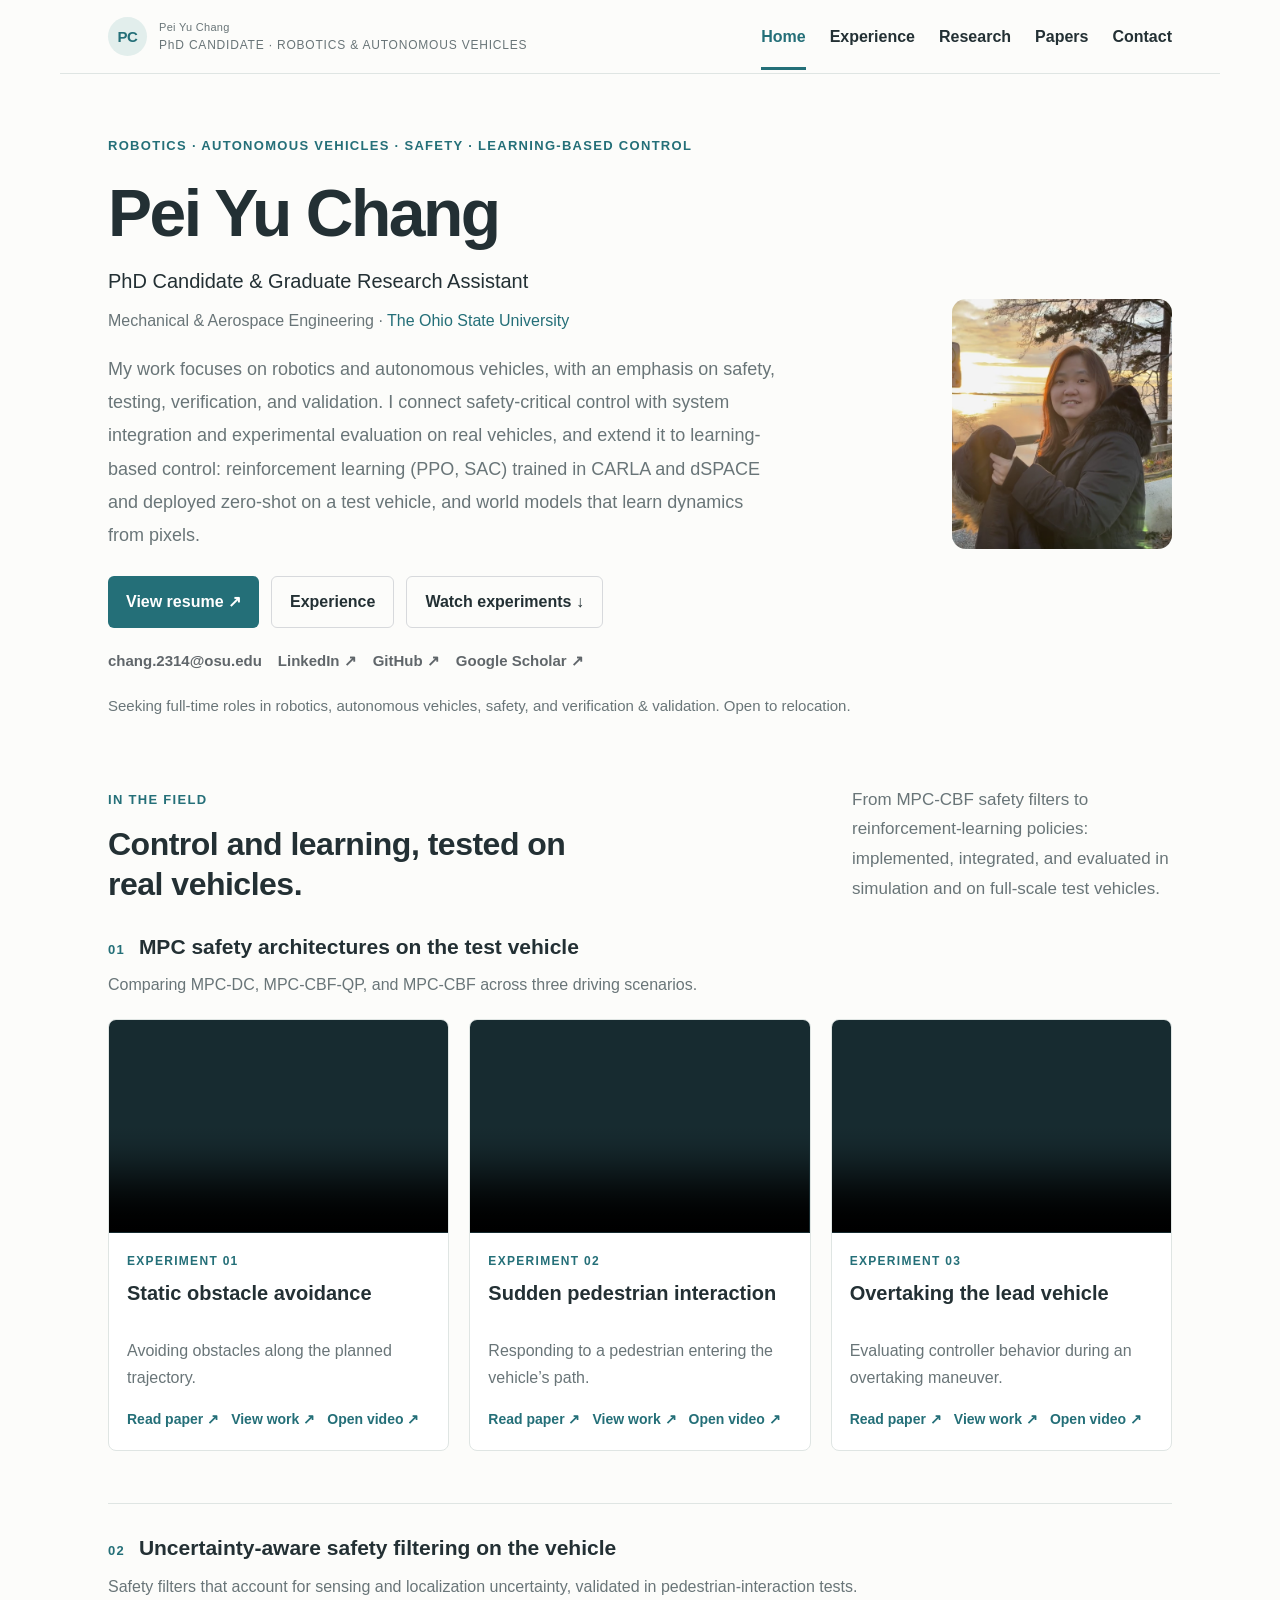
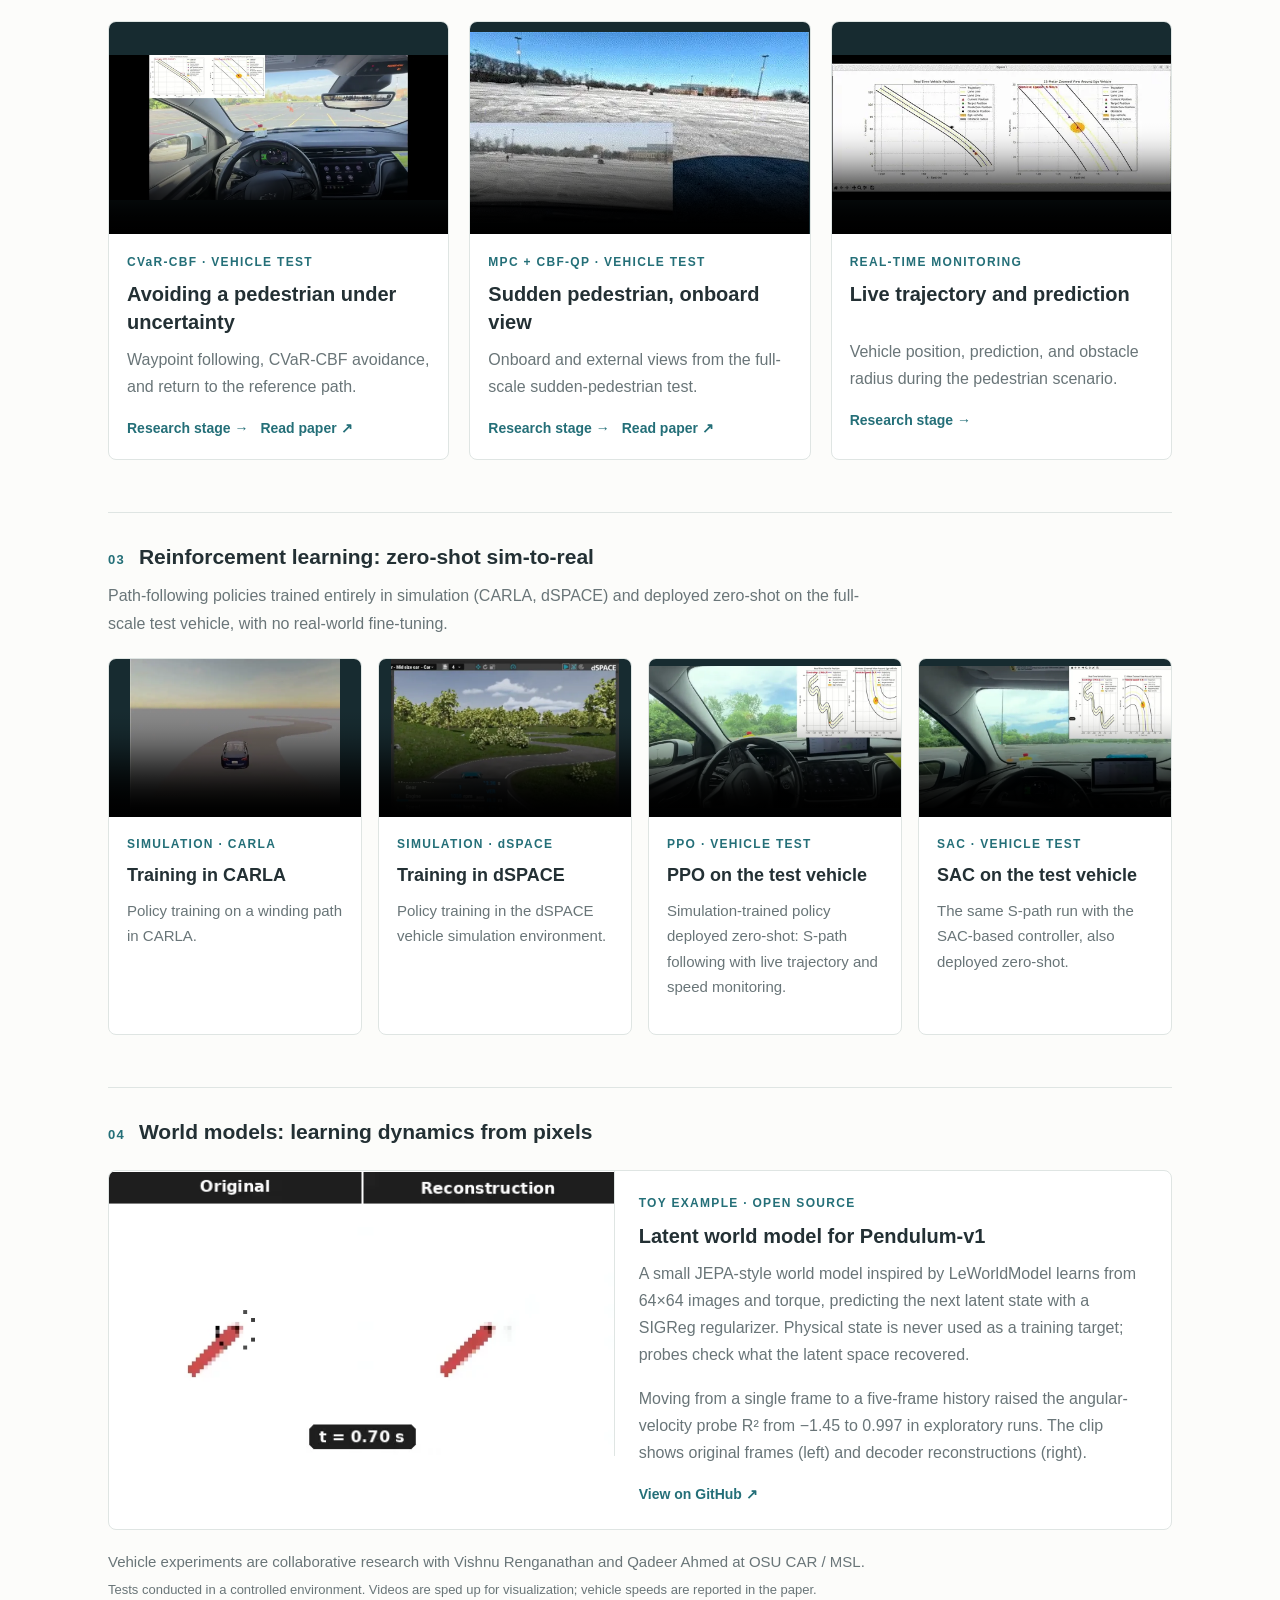
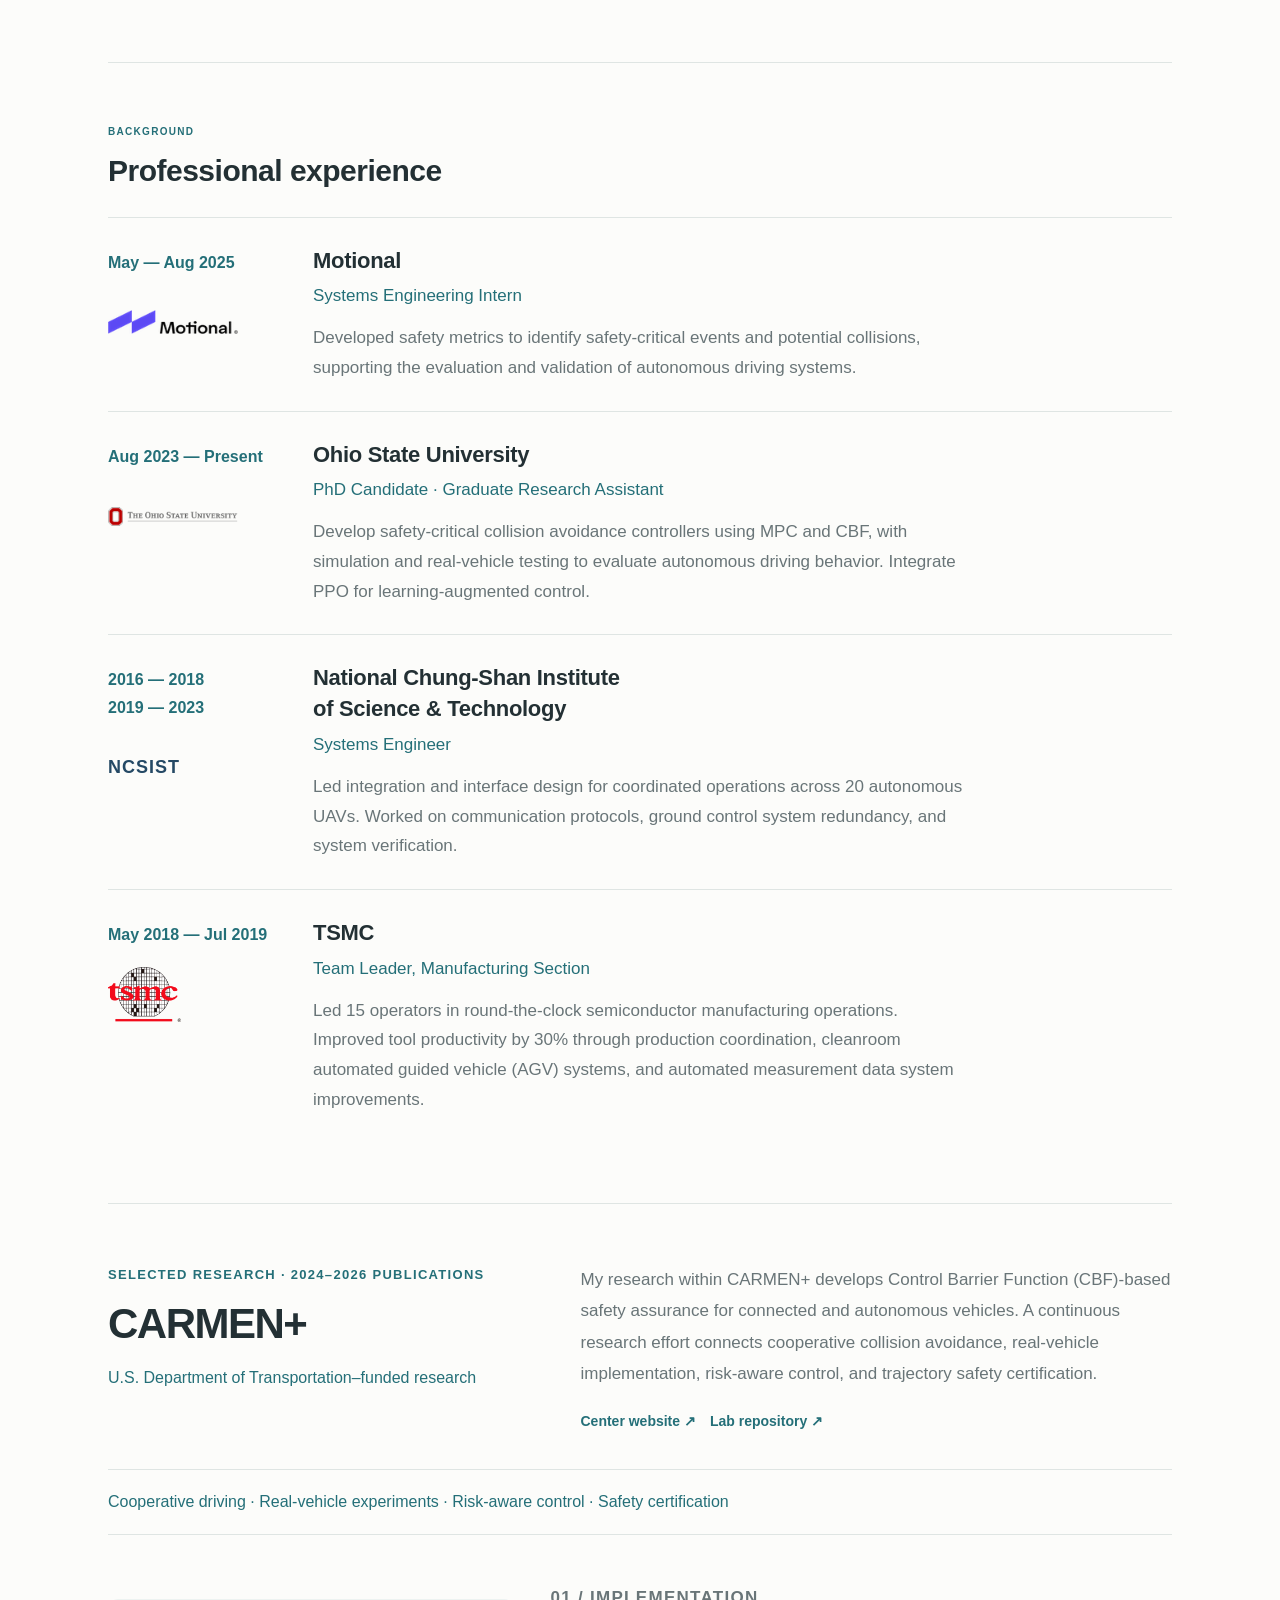
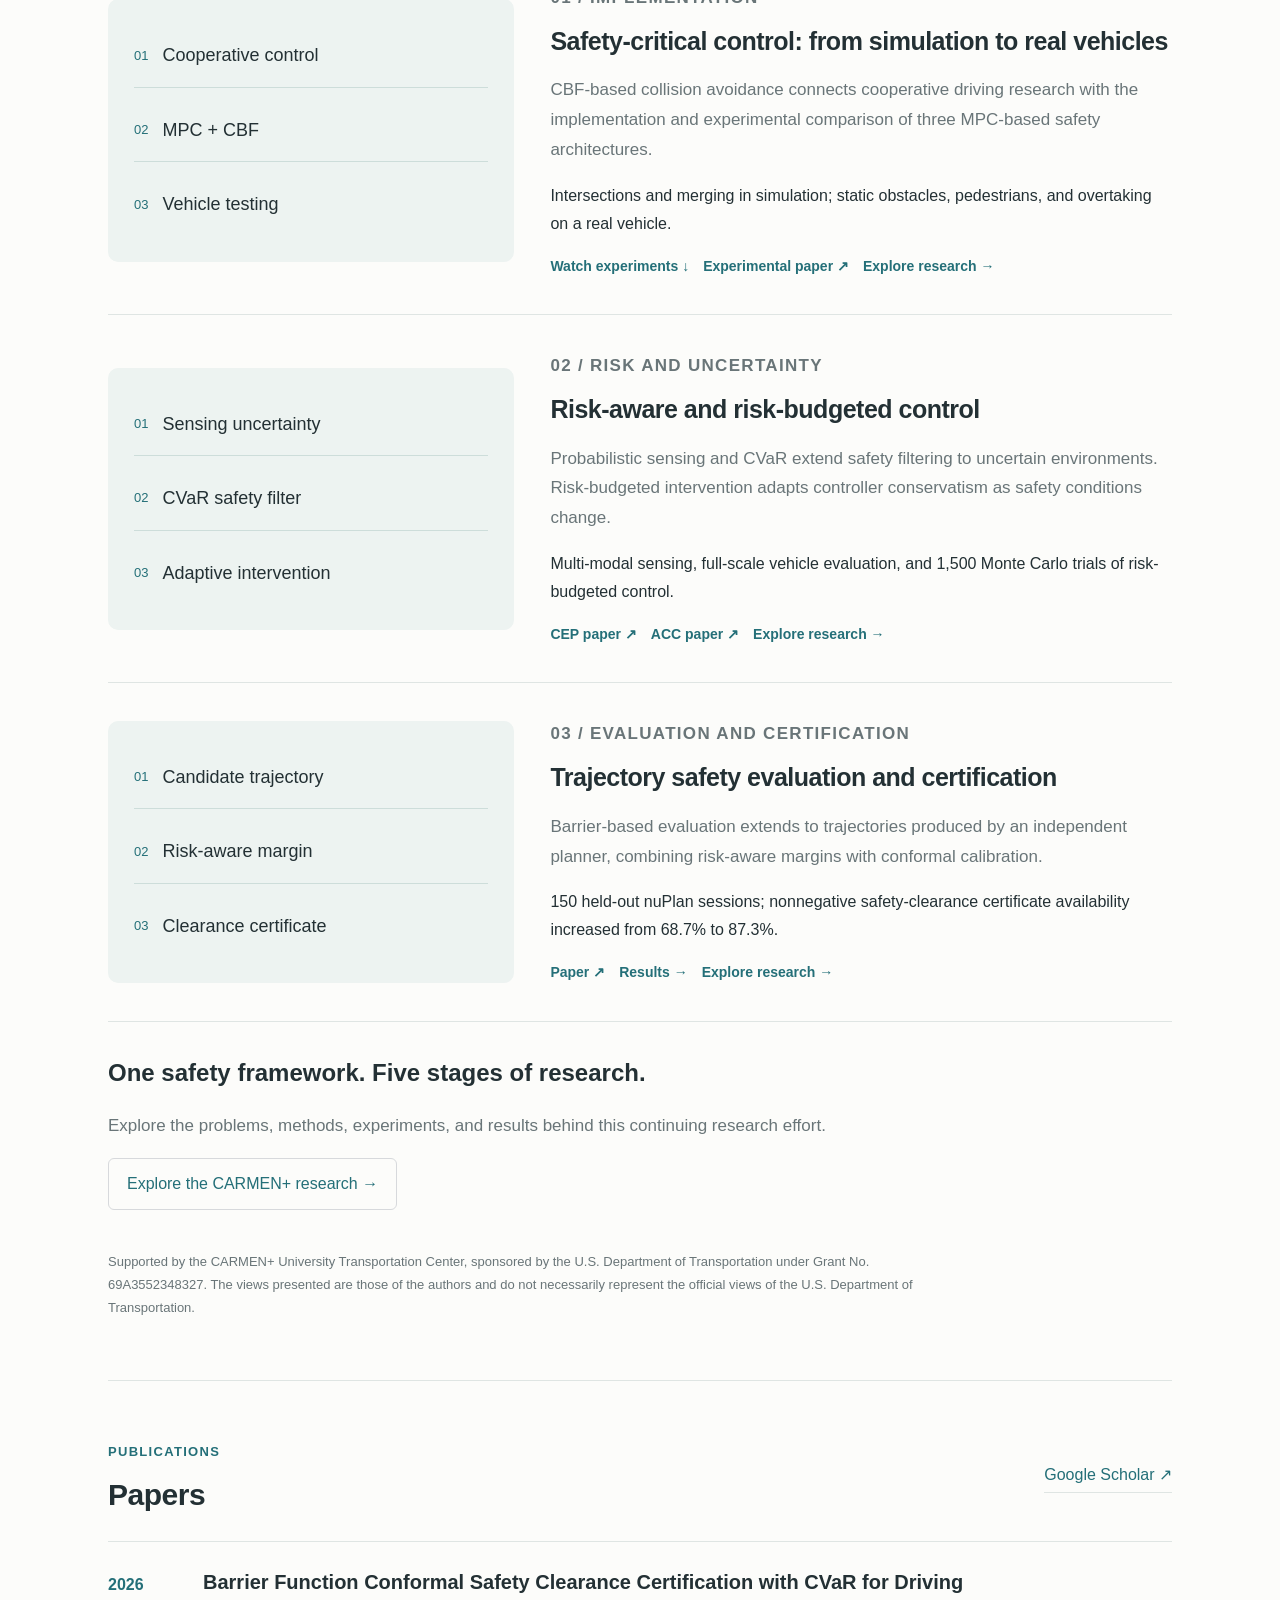
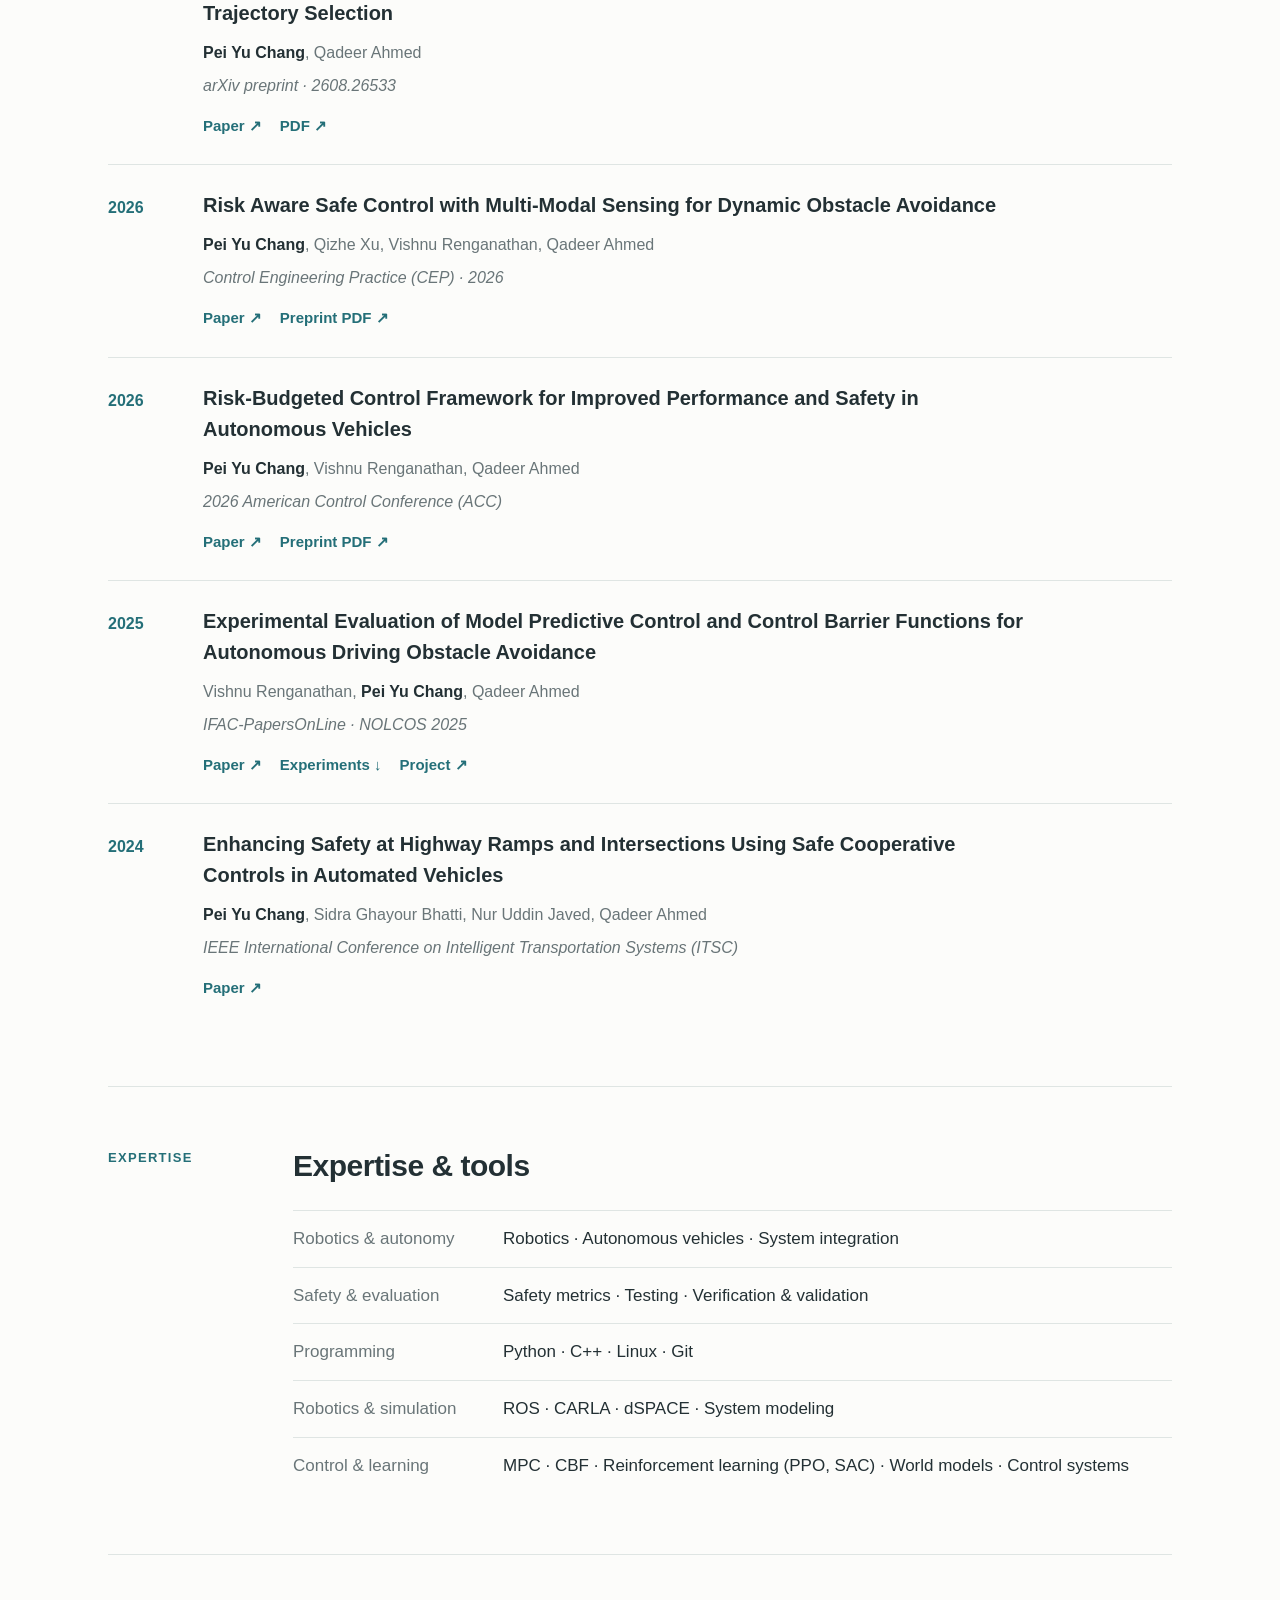
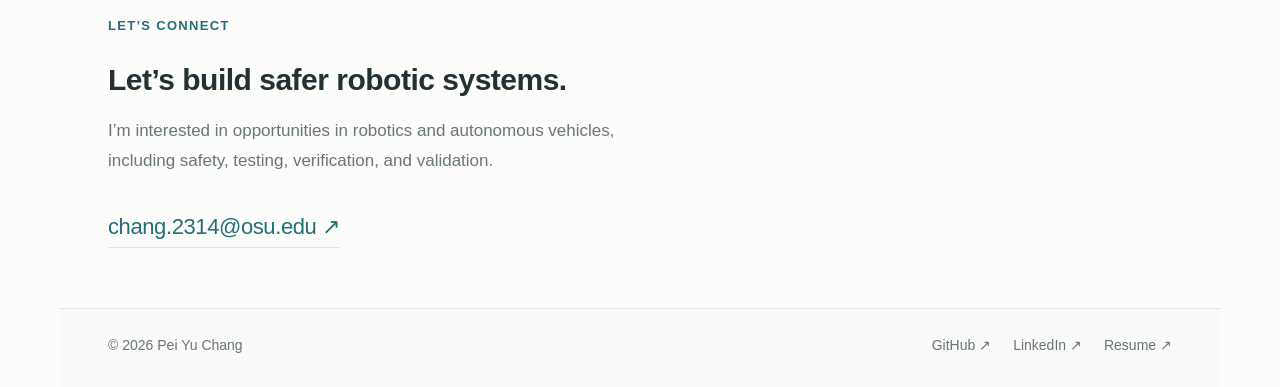
==== commit dbf29582: "Describe RL vehicle runs as zero-shot sim-to-real deployment Co-Authored-By: Claude Opus 5.5 <norepl" ====
--- a/index.html
+++ b/index.html
@@ -1,8 +1,8 @@
 <!doctype html>
 <html lang="en"><head><meta charset="utf-8"><meta name="viewport" content="width=device-width, initial-scale=1"><title>Pei Yu Chang | Robotics & Autonomous Vehicles</title><meta name="description" content="Pei Yu Chang — PhD candidate working in robotics, autonomous vehicles, safety, testing, verification and validation."><link rel="stylesheet" href="style.css?v=20261113b"><script async src="https://www.googletagmanager.com/gtag/js?id=G-Q72GWCVVLX"></script><script defer src="analytics.js"></script></head>
 <body><a class="skip" href="#main">Skip to content</a><header><a class="brand" href="#main"><b class="monogram">PC</b><span class="brandname">Pei Yu Chang<small>PhD CANDIDATE · ROBOTICS & AUTONOMOUS VEHICLES</small></span></a><nav aria-label="Main navigation"><a class="active" href="#main">Home</a><a href="#experience">Experience</a><a href="#work">Research</a><a href="#papers">Papers</a><a href="#contact">Contact</a></nav></header>
-<main id="main"><section class="hero"><div class="herogrid"><div><p class="eyebrow">ROBOTICS · AUTONOMOUS VEHICLES · SAFETY · LEARNING-BASED CONTROL</p><h1>Pei Yu Chang</h1><p class="position">PhD Candidate & Graduate Research Assistant</p><p class="affiliation">Mechanical & Aerospace Engineering · <a href="https://www.osu.edu/" target="_blank" rel="noopener">The Ohio State University</a></p><p class="intro">My work focuses on robotics and autonomous vehicles, with an emphasis on safety, testing, verification, and validation. I connect safety-critical control with system integration and experimental evaluation on real vehicles, and extend it to learning-based control: reinforcement learning (PPO, SAC) trained in CARLA and dSPACE and run on a test vehicle, and world models that learn dynamics from pixels.</p><div class="actions"><a class="button" href="https://pybearc.github.io/Resume_Pei_Yu_Chang.pdf" target="_blank" rel="noopener">View resume ↗</a><a class="outline" href="#experience">Experience</a><a class="outline" href="#experiments">Watch experiments ↓</a></div><div class="social"><a href="mailto:chang.2314@osu.edu">chang.2314@osu.edu</a><a href="https://linkedin.com/in/pei-yu-chang-2314c" target="_blank" rel="noopener">LinkedIn ↗</a><a href="https://github.com/PYBEARC" target="_blank" rel="noopener">GitHub ↗</a><a href="https://scholar.google.com/citations?user=QTgJ8wgAAAAJ&hl=en" target="_blank" rel="noopener">Google Scholar ↗</a></div><p class="availability">Seeking full-time roles in robotics, autonomous vehicles, safety, and verification & validation. Open to relocation.</p></div><figure class="profilephoto"><img src="assets/pei-yu-chang.jpg" alt="Pei Yu Chang outdoors at sunset" width="1368" height="1824" fetchpriority="high" decoding="async"></figure></div></section>
-<section id="experiments" class="experiments section"><div class="experimenthead"><div><p class="eyebrow">IN THE FIELD</p><h2>Control and learning, tested on real vehicles.</h2></div><p>From MPC-CBF safety filters to reinforcement-learning policies: implemented, integrated, and evaluated in simulation and on full-scale test vehicles.</p></div><h3 class="fieldgroup"><span>01</span>MPC safety architectures on the test vehicle</h3><p class="fieldnote">Comparing MPC-DC, MPC-CBF-QP, and MPC-CBF across three driving scenarios.</p><div class="videogrid"><article class="experiment"><div class="videoframe"><video controls playsinline muted loop preload="none" poster="https://github.com/user-attachments/assets/f1034199-e3f7-4d5f-b6a5-8e9a1a9bd224" aria-label="Static obstacle avoidance experimental video"><source src="https://raw.githubusercontent.com/OSU-CAR-MSL/NMPC-CBF-AV/main/Static%20Obstacle%20Scenario.mp4" type="video/mp4">Your browser does not support embedded video.</video></div><div class="videocopy"><p class="scenario">EXPERIMENT 01</p><h3>Static obstacle avoidance</h3><p>Avoiding obstacles along the planned trajectory.</p><div class="videolinks"><a href="https://www.sciencedirect.com/science/article/pii/S2405896325017422" target="_blank" rel="noopener">Read paper ↗</a><a href="https://github.com/OSU-CAR-MSL/NMPC-CBF-AV" target="_blank" rel="noopener">View work ↗</a><a href="https://raw.githubusercontent.com/OSU-CAR-MSL/NMPC-CBF-AV/main/Static%20Obstacle%20Scenario.mp4" target="_blank" rel="noopener">Open video ↗</a></div></div></article><article class="experiment"><div class="videoframe"><video controls playsinline muted loop preload="none" poster="https://github.com/user-attachments/assets/7cff3b7d-54f9-4db0-a61e-4c6f092ad3bc" aria-label="Sudden pedestrian interaction experimental video"><source src="https://raw.githubusercontent.com/OSU-CAR-MSL/NMPC-CBF-AV/main/Sudden%20Pedestrian%20Scenario.mp4" type="video/mp4">Your browser does not support embedded video.</video></div><div class="videocopy"><p class="scenario">EXPERIMENT 02</p><h3>Sudden pedestrian interaction</h3><p>Responding to a pedestrian entering the vehicle’s path.</p><div class="videolinks"><a href="https://www.sciencedirect.com/science/article/pii/S2405896325017422" target="_blank" rel="noopener">Read paper ↗</a><a href="https://github.com/OSU-CAR-MSL/NMPC-CBF-AV" target="_blank" rel="noopener">View work ↗</a><a href="https://raw.githubusercontent.com/OSU-CAR-MSL/NMPC-CBF-AV/main/Sudden%20Pedestrian%20Scenario.mp4" target="_blank" rel="noopener">Open video ↗</a></div></div></article><article class="experiment"><div class="videoframe"><video controls playsinline muted loop preload="none" poster="https://github.com/user-attachments/assets/b17d1c8c-8f3f-46e6-965d-a8ba9faf9f6b" aria-label="Overtaking the lead vehicle experimental video"><source src="https://raw.githubusercontent.com/OSU-CAR-MSL/NMPC-CBF-AV/main/Overtake%20Scenario.mp4" type="video/mp4">Your browser does not support embedded video.</video></div><div class="videocopy"><p class="scenario">EXPERIMENT 03</p><h3>Overtaking the lead vehicle</h3><p>Evaluating controller behavior during an overtaking maneuver.</p><div class="videolinks"><a href="https://www.sciencedirect.com/science/article/pii/S2405896325017422" target="_blank" rel="noopener">Read paper ↗</a><a href="https://github.com/OSU-CAR-MSL/NMPC-CBF-AV" target="_blank" rel="noopener">View work ↗</a><a href="https://raw.githubusercontent.com/OSU-CAR-MSL/NMPC-CBF-AV/main/Overtake%20Scenario.mp4" target="_blank" rel="noopener">Open video ↗</a></div></div></article></div><h3 class="fieldgroup"><span>02</span>Uncertainty-aware safety filtering on the vehicle</h3><p class="fieldnote">Safety filters that account for sensing and localization uncertainty, validated in pedestrian-interaction tests.</p><div class="videogrid"><article class="experiment"><div class="videoframe"><video controls playsinline muted loop preload="none" poster="assets/carmen/s3-cvar-vehicle-test.webp" aria-label="CVaR-CBF pedestrian avoidance vehicle test"><source src="assets/carmen/s3-cvar-vehicle-test.mp4" type="video/mp4">Your browser does not support embedded video.</video></div><div class="videocopy"><p class="scenario">CVaR-CBF · VEHICLE TEST</p><h3>Avoiding a pedestrian under uncertainty</h3><p>Waypoint following, CVaR-CBF avoidance, and return to the reference path.</p><div class="videolinks"><a href="carmen.html#uncertainty">Research stage →</a><a href="https://www.sciencedirect.com/science/article/pii/S0967066126003576" target="_blank" rel="noopener">Read paper ↗</a></div></div></article><article class="experiment"><div class="videoframe"><video controls playsinline muted loop preload="none" poster="assets/carmen/s2-pedestrian-onboard.webp" aria-label="Onboard footage of the sudden pedestrian test"><source src="assets/carmen/s2-pedestrian-onboard.mp4" type="video/mp4">Your browser does not support embedded video.</video></div><div class="videocopy"><p class="scenario">MPC + CBF-QP · VEHICLE TEST</p><h3>Sudden pedestrian, onboard view</h3><p>Onboard and external views from the full-scale sudden-pedestrian test.</p><div class="videolinks"><a href="carmen.html#vehicle">Research stage →</a><a href="https://www.sciencedirect.com/science/article/pii/S2405896325017422" target="_blank" rel="noopener">Read paper ↗</a></div></div></article><article class="experiment"><div class="videoframe"><video controls playsinline muted loop preload="none" poster="assets/carmen/s2-pedestrian-mpc-cbf-qp.webp" aria-label="Real-time vehicle position monitoring during the pedestrian test"><source src="assets/carmen/s2-pedestrian-mpc-cbf-qp.mp4" type="video/mp4">Your browser does not support embedded video.</video></div><div class="videocopy"><p class="scenario">REAL-TIME MONITORING</p><h3>Live trajectory and prediction</h3><p>Vehicle position, prediction, and obstacle radius during the pedestrian scenario.</p><div class="videolinks"><a href="carmen.html#vehicle">Research stage →</a></div></div></article></div><h3 class="fieldgroup"><span>03</span>Reinforcement learning: simulation to vehicle</h3><p class="fieldnote">Path-following policies trained in CARLA and dSPACE, and PPO- and SAC-based controllers run on the test vehicle.</p><div class="videogrid four"><article class="experiment"><div class="videoframe"><video controls playsinline muted loop preload="none" poster="assets/rl/carla-training.webp" aria-label="CARLA reinforcement learning training on a winding path"><source src="assets/rl/carla-training.mp4" type="video/mp4">Your browser does not support embedded video.</video></div><div class="videocopy"><p class="scenario">SIMULATION · CARLA</p><h3>Training in CARLA</h3><p>Policy training on a winding path in CARLA.</p><div class="videolinks"></div></div></article><article class="experiment"><div class="videoframe"><video controls playsinline muted loop preload="none" poster="assets/rl/dspace-training.webp" aria-label="dSPACE reinforcement learning training on a curved road"><source src="assets/rl/dspace-training.mp4" type="video/mp4">Your browser does not support embedded video.</video></div><div class="videocopy"><p class="scenario">SIMULATION · dSPACE</p><h3>Training in dSPACE</h3><p>Policy training in the dSPACE vehicle simulation environment.</p><div class="videolinks"></div></div></article><article class="experiment"><div class="videoframe"><video controls playsinline muted loop preload="none" poster="assets/rl/ppo-vehicle.webp" aria-label="PPO-based controller following an S-shaped path on the test vehicle"><source src="assets/rl/ppo-vehicle.mp4" type="video/mp4">Your browser does not support embedded video.</video></div><div class="videocopy"><p class="scenario">PPO · VEHICLE TEST</p><h3>PPO on the test vehicle</h3><p>S-path following with live trajectory and speed monitoring.</p><div class="videolinks"></div></div></article><article class="experiment"><div class="videoframe"><video controls playsinline muted loop preload="none" poster="assets/rl/sac-vehicle.webp" aria-label="SAC-based controller following an S-shaped path on the test vehicle"><source src="assets/rl/sac-vehicle.mp4" type="video/mp4">Your browser does not support embedded video.</video></div><div class="videocopy"><p class="scenario">SAC · VEHICLE TEST</p><h3>SAC on the test vehicle</h3><p>The same S-path run with the SAC-based controller.</p><div class="videolinks"></div></div></article></div><h3 class="fieldgroup"><span>04</span>World models: learning dynamics from pixels</h3><article class="wmcard"><div class="videoframe wmframe"><video autoplay muted loop playsinline preload="metadata" poster="assets/rl/wm-reconstruction.webp" aria-label="Pendulum observations and reconstructions from a latent world model"><source src="assets/rl/wm-reconstruction.mp4" type="video/mp4">Your browser does not support embedded video.</video></div><div class="videocopy"><p class="scenario">TOY EXAMPLE · OPEN SOURCE</p><h3>Latent world model for Pendulum-v1</h3><p>A small JEPA-style world model inspired by LeWorldModel learns from 64×64 images and torque, predicting the next latent state with a SIGReg regularizer. Physical state is never used as a training target; probes check what the latent space recovered.</p><p>Moving from a single frame to a five-frame history raised the angular-velocity probe R² from −1.45 to 0.997 in exploratory runs. The clip shows original frames (left) and decoder reconstructions (right).</p><div class="videolinks"><a href="https://github.com/PYBEARC/latent_wm_pendulum" target="_blank" rel="noopener">View on GitHub ↗</a></div></div></article><p class="collaboration">Vehicle experiments are collaborative research with Vishnu Renganathan and Qadeer Ahmed at OSU CAR / MSL.</p><p class="videonote">Tests conducted in a controlled environment. Videos are sped up for visualization; vehicle speeds are reported in the paper.</p></section><section id="experience" class="section"><div class="sectionhead"><p class="eyebrow">BACKGROUND</p><h2>Professional experience</h2></div><div class="rows"><article class="row"><div class="experience-meta"><p class="date">May — Aug 2025</p><span class="employerlogo"><img src="assets/motional-logo.png" alt="Motional logo" loading="lazy"></span></div><div><h3>Motional</h3><p class="role">Systems Engineering Intern</p><p>Developed safety metrics to identify safety-critical events and potential collisions, supporting the evaluation and validation of autonomous driving systems.</p></div><span class="tag">Autonomy evaluation</span></article><article class="row"><div class="experience-meta"><p class="date">Aug 2023 — Present</p><span class="employerlogo"><img src="assets/osu-logo.png" alt="Ohio State University logo" loading="lazy"></span></div><div><h3>Ohio State University</h3><p class="role">PhD Candidate · Graduate Research Assistant</p><p>Develop safety-critical collision avoidance controllers using MPC and CBF, with simulation and real-vehicle testing to evaluate autonomous driving behavior. Integrate PPO for learning-augmented control.</p></div><span class="tag">Control research</span></article><article class="row"><div class="experience-meta"><p class="date">2016 — 2018<br>2019 — 2023</p><span class="employerlogo employerwordmark">NCSIST</span></div><div><h3>National Chung-Shan Institute<br>of Science & Technology</h3><p class="role">Systems Engineer</p><p>Led integration and interface design for coordinated operations across 20 autonomous UAVs. Worked on communication protocols, ground control system redundancy, and system verification.</p></div><span class="tag">Systems integration</span></article><article class="row"><div class="experience-meta"><p class="date">May 2018 — Jul 2019</p><span class="employerlogo"><img src="assets/tsmc-logo.png" alt="TSMC logo" loading="lazy"></span></div><div><h3>TSMC</h3><p class="role">Team Leader, Manufacturing Section</p><p>Led 15 operators in round-the-clock semiconductor manufacturing operations. Improved tool productivity by 30% through production coordination, cleanroom automated guided vehicle (AGV) systems, and automated measurement data system improvements.</p></div><span class="tag">Manufacturing & automation</span></article></div></section>
+<main id="main"><section class="hero"><div class="herogrid"><div><p class="eyebrow">ROBOTICS · AUTONOMOUS VEHICLES · SAFETY · LEARNING-BASED CONTROL</p><h1>Pei Yu Chang</h1><p class="position">PhD Candidate & Graduate Research Assistant</p><p class="affiliation">Mechanical & Aerospace Engineering · <a href="https://www.osu.edu/" target="_blank" rel="noopener">The Ohio State University</a></p><p class="intro">My work focuses on robotics and autonomous vehicles, with an emphasis on safety, testing, verification, and validation. I connect safety-critical control with system integration and experimental evaluation on real vehicles, and extend it to learning-based control: reinforcement learning (PPO, SAC) trained in CARLA and dSPACE and deployed zero-shot on a test vehicle, and world models that learn dynamics from pixels.</p><div class="actions"><a class="button" href="https://pybearc.github.io/Resume_Pei_Yu_Chang.pdf" target="_blank" rel="noopener">View resume ↗</a><a class="outline" href="#experience">Experience</a><a class="outline" href="#experiments">Watch experiments ↓</a></div><div class="social"><a href="mailto:chang.2314@osu.edu">chang.2314@osu.edu</a><a href="https://linkedin.com/in/pei-yu-chang-2314c" target="_blank" rel="noopener">LinkedIn ↗</a><a href="https://github.com/PYBEARC" target="_blank" rel="noopener">GitHub ↗</a><a href="https://scholar.google.com/citations?user=QTgJ8wgAAAAJ&hl=en" target="_blank" rel="noopener">Google Scholar ↗</a></div><p class="availability">Seeking full-time roles in robotics, autonomous vehicles, safety, and verification & validation. Open to relocation.</p></div><figure class="profilephoto"><img src="assets/pei-yu-chang.jpg" alt="Pei Yu Chang outdoors at sunset" width="1368" height="1824" fetchpriority="high" decoding="async"></figure></div></section>
+<section id="experiments" class="experiments section"><div class="experimenthead"><div><p class="eyebrow">IN THE FIELD</p><h2>Control and learning, tested on real vehicles.</h2></div><p>From MPC-CBF safety filters to reinforcement-learning policies: implemented, integrated, and evaluated in simulation and on full-scale test vehicles.</p></div><h3 class="fieldgroup"><span>01</span>MPC safety architectures on the test vehicle</h3><p class="fieldnote">Comparing MPC-DC, MPC-CBF-QP, and MPC-CBF across three driving scenarios.</p><div class="videogrid"><article class="experiment"><div class="videoframe"><video controls playsinline muted loop preload="none" poster="https://github.com/user-attachments/assets/f1034199-e3f7-4d5f-b6a5-8e9a1a9bd224" aria-label="Static obstacle avoidance experimental video"><source src="https://raw.githubusercontent.com/OSU-CAR-MSL/NMPC-CBF-AV/main/Static%20Obstacle%20Scenario.mp4" type="video/mp4">Your browser does not support embedded video.</video></div><div class="videocopy"><p class="scenario">EXPERIMENT 01</p><h3>Static obstacle avoidance</h3><p>Avoiding obstacles along the planned trajectory.</p><div class="videolinks"><a href="https://www.sciencedirect.com/science/article/pii/S2405896325017422" target="_blank" rel="noopener">Read paper ↗</a><a href="https://github.com/OSU-CAR-MSL/NMPC-CBF-AV" target="_blank" rel="noopener">View work ↗</a><a href="https://raw.githubusercontent.com/OSU-CAR-MSL/NMPC-CBF-AV/main/Static%20Obstacle%20Scenario.mp4" target="_blank" rel="noopener">Open video ↗</a></div></div></article><article class="experiment"><div class="videoframe"><video controls playsinline muted loop preload="none" poster="https://github.com/user-attachments/assets/7cff3b7d-54f9-4db0-a61e-4c6f092ad3bc" aria-label="Sudden pedestrian interaction experimental video"><source src="https://raw.githubusercontent.com/OSU-CAR-MSL/NMPC-CBF-AV/main/Sudden%20Pedestrian%20Scenario.mp4" type="video/mp4">Your browser does not support embedded video.</video></div><div class="videocopy"><p class="scenario">EXPERIMENT 02</p><h3>Sudden pedestrian interaction</h3><p>Responding to a pedestrian entering the vehicle’s path.</p><div class="videolinks"><a href="https://www.sciencedirect.com/science/article/pii/S2405896325017422" target="_blank" rel="noopener">Read paper ↗</a><a href="https://github.com/OSU-CAR-MSL/NMPC-CBF-AV" target="_blank" rel="noopener">View work ↗</a><a href="https://raw.githubusercontent.com/OSU-CAR-MSL/NMPC-CBF-AV/main/Sudden%20Pedestrian%20Scenario.mp4" target="_blank" rel="noopener">Open video ↗</a></div></div></article><article class="experiment"><div class="videoframe"><video controls playsinline muted loop preload="none" poster="https://github.com/user-attachments/assets/b17d1c8c-8f3f-46e6-965d-a8ba9faf9f6b" aria-label="Overtaking the lead vehicle experimental video"><source src="https://raw.githubusercontent.com/OSU-CAR-MSL/NMPC-CBF-AV/main/Overtake%20Scenario.mp4" type="video/mp4">Your browser does not support embedded video.</video></div><div class="videocopy"><p class="scenario">EXPERIMENT 03</p><h3>Overtaking the lead vehicle</h3><p>Evaluating controller behavior during an overtaking maneuver.</p><div class="videolinks"><a href="https://www.sciencedirect.com/science/article/pii/S2405896325017422" target="_blank" rel="noopener">Read paper ↗</a><a href="https://github.com/OSU-CAR-MSL/NMPC-CBF-AV" target="_blank" rel="noopener">View work ↗</a><a href="https://raw.githubusercontent.com/OSU-CAR-MSL/NMPC-CBF-AV/main/Overtake%20Scenario.mp4" target="_blank" rel="noopener">Open video ↗</a></div></div></article></div><h3 class="fieldgroup"><span>02</span>Uncertainty-aware safety filtering on the vehicle</h3><p class="fieldnote">Safety filters that account for sensing and localization uncertainty, validated in pedestrian-interaction tests.</p><div class="videogrid"><article class="experiment"><div class="videoframe"><video controls playsinline muted loop preload="none" poster="assets/carmen/s3-cvar-vehicle-test.webp" aria-label="CVaR-CBF pedestrian avoidance vehicle test"><source src="assets/carmen/s3-cvar-vehicle-test.mp4" type="video/mp4">Your browser does not support embedded video.</video></div><div class="videocopy"><p class="scenario">CVaR-CBF · VEHICLE TEST</p><h3>Avoiding a pedestrian under uncertainty</h3><p>Waypoint following, CVaR-CBF avoidance, and return to the reference path.</p><div class="videolinks"><a href="carmen.html#uncertainty">Research stage →</a><a href="https://www.sciencedirect.com/science/article/pii/S0967066126003576" target="_blank" rel="noopener">Read paper ↗</a></div></div></article><article class="experiment"><div class="videoframe"><video controls playsinline muted loop preload="none" poster="assets/carmen/s2-pedestrian-onboard.webp" aria-label="Onboard footage of the sudden pedestrian test"><source src="assets/carmen/s2-pedestrian-onboard.mp4" type="video/mp4">Your browser does not support embedded video.</video></div><div class="videocopy"><p class="scenario">MPC + CBF-QP · VEHICLE TEST</p><h3>Sudden pedestrian, onboard view</h3><p>Onboard and external views from the full-scale sudden-pedestrian test.</p><div class="videolinks"><a href="carmen.html#vehicle">Research stage →</a><a href="https://www.sciencedirect.com/science/article/pii/S2405896325017422" target="_blank" rel="noopener">Read paper ↗</a></div></div></article><article class="experiment"><div class="videoframe"><video controls playsinline muted loop preload="none" poster="assets/carmen/s2-pedestrian-mpc-cbf-qp.webp" aria-label="Real-time vehicle position monitoring during the pedestrian test"><source src="assets/carmen/s2-pedestrian-mpc-cbf-qp.mp4" type="video/mp4">Your browser does not support embedded video.</video></div><div class="videocopy"><p class="scenario">REAL-TIME MONITORING</p><h3>Live trajectory and prediction</h3><p>Vehicle position, prediction, and obstacle radius during the pedestrian scenario.</p><div class="videolinks"><a href="carmen.html#vehicle">Research stage →</a></div></div></article></div><h3 class="fieldgroup"><span>03</span>Reinforcement learning: zero-shot sim-to-real</h3><p class="fieldnote">Path-following policies trained entirely in simulation (CARLA, dSPACE) and deployed zero-shot on the full-scale test vehicle, with no real-world fine-tuning.</p><div class="videogrid four"><article class="experiment"><div class="videoframe"><video controls playsinline muted loop preload="none" poster="assets/rl/carla-training.webp" aria-label="CARLA reinforcement learning training on a winding path"><source src="assets/rl/carla-training.mp4" type="video/mp4">Your browser does not support embedded video.</video></div><div class="videocopy"><p class="scenario">SIMULATION · CARLA</p><h3>Training in CARLA</h3><p>Policy training on a winding path in CARLA.</p><div class="videolinks"></div></div></article><article class="experiment"><div class="videoframe"><video controls playsinline muted loop preload="none" poster="assets/rl/dspace-training.webp" aria-label="dSPACE reinforcement learning training on a curved road"><source src="assets/rl/dspace-training.mp4" type="video/mp4">Your browser does not support embedded video.</video></div><div class="videocopy"><p class="scenario">SIMULATION · dSPACE</p><h3>Training in dSPACE</h3><p>Policy training in the dSPACE vehicle simulation environment.</p><div class="videolinks"></div></div></article><article class="experiment"><div class="videoframe"><video controls playsinline muted loop preload="none" poster="assets/rl/ppo-vehicle.webp" aria-label="PPO-based controller following an S-shaped path on the test vehicle"><source src="assets/rl/ppo-vehicle.mp4" type="video/mp4">Your browser does not support embedded video.</video></div><div class="videocopy"><p class="scenario">PPO · VEHICLE TEST</p><h3>PPO on the test vehicle</h3><p>Simulation-trained policy deployed zero-shot: S-path following with live trajectory and speed monitoring.</p><div class="videolinks"></div></div></article><article class="experiment"><div class="videoframe"><video controls playsinline muted loop preload="none" poster="assets/rl/sac-vehicle.webp" aria-label="SAC-based controller following an S-shaped path on the test vehicle"><source src="assets/rl/sac-vehicle.mp4" type="video/mp4">Your browser does not support embedded video.</video></div><div class="videocopy"><p class="scenario">SAC · VEHICLE TEST</p><h3>SAC on the test vehicle</h3><p>The same S-path run with the SAC-based controller, also deployed zero-shot.</p><div class="videolinks"></div></div></article></div><h3 class="fieldgroup"><span>04</span>World models: learning dynamics from pixels</h3><article class="wmcard"><div class="videoframe wmframe"><video autoplay muted loop playsinline preload="metadata" poster="assets/rl/wm-reconstruction.webp" aria-label="Pendulum observations and reconstructions from a latent world model"><source src="assets/rl/wm-reconstruction.mp4" type="video/mp4">Your browser does not support embedded video.</video></div><div class="videocopy"><p class="scenario">TOY EXAMPLE · OPEN SOURCE</p><h3>Latent world model for Pendulum-v1</h3><p>A small JEPA-style world model inspired by LeWorldModel learns from 64×64 images and torque, predicting the next latent state with a SIGReg regularizer. Physical state is never used as a training target; probes check what the latent space recovered.</p><p>Moving from a single frame to a five-frame history raised the angular-velocity probe R² from −1.45 to 0.997 in exploratory runs. The clip shows original frames (left) and decoder reconstructions (right).</p><div class="videolinks"><a href="https://github.com/PYBEARC/latent_wm_pendulum" target="_blank" rel="noopener">View on GitHub ↗</a></div></div></article><p class="collaboration">Vehicle experiments are collaborative research with Vishnu Renganathan and Qadeer Ahmed at OSU CAR / MSL.</p><p class="videonote">Tests conducted in a controlled environment. Videos are sped up for visualization; vehicle speeds are reported in the paper.</p></section><section id="experience" class="section"><div class="sectionhead"><p class="eyebrow">BACKGROUND</p><h2>Professional experience</h2></div><div class="rows"><article class="row"><div class="experience-meta"><p class="date">May — Aug 2025</p><span class="employerlogo"><img src="assets/motional-logo.png" alt="Motional logo" loading="lazy"></span></div><div><h3>Motional</h3><p class="role">Systems Engineering Intern</p><p>Developed safety metrics to identify safety-critical events and potential collisions, supporting the evaluation and validation of autonomous driving systems.</p></div><span class="tag">Autonomy evaluation</span></article><article class="row"><div class="experience-meta"><p class="date">Aug 2023 — Present</p><span class="employerlogo"><img src="assets/osu-logo.png" alt="Ohio State University logo" loading="lazy"></span></div><div><h3>Ohio State University</h3><p class="role">PhD Candidate · Graduate Research Assistant</p><p>Develop safety-critical collision avoidance controllers using MPC and CBF, with simulation and real-vehicle testing to evaluate autonomous driving behavior. Integrate PPO for learning-augmented control.</p></div><span class="tag">Control research</span></article><article class="row"><div class="experience-meta"><p class="date">2016 — 2018<br>2019 — 2023</p><span class="employerlogo employerwordmark">NCSIST</span></div><div><h3>National Chung-Shan Institute<br>of Science & Technology</h3><p class="role">Systems Engineer</p><p>Led integration and interface design for coordinated operations across 20 autonomous UAVs. Worked on communication protocols, ground control system redundancy, and system verification.</p></div><span class="tag">Systems integration</span></article><article class="row"><div class="experience-meta"><p class="date">May 2018 — Jul 2019</p><span class="employerlogo"><img src="assets/tsmc-logo.png" alt="TSMC logo" loading="lazy"></span></div><div><h3>TSMC</h3><p class="role">Team Leader, Manufacturing Section</p><p>Led 15 operators in round-the-clock semiconductor manufacturing operations. Improved tool productivity by 30% through production coordination, cleanroom automated guided vehicle (AGV) systems, and automated measurement data system improvements.</p></div><span class="tag">Manufacturing & automation</span></article></div></section>
 <section id="work" class="section carmen"><div class="carmenintro"><div><p class="eyebrow">SELECTED RESEARCH · 2024–2026 PUBLICATIONS</p><h2>CARMEN+</h2><p class="funding">U.S. Department of Transportation–funded research</p></div><div><p class="carmensummary">My research within CARMEN+ develops Control Barrier Function (CBF)-based safety assurance for connected and autonomous vehicles. A continuous research effort connects cooperative collision avoidance, real-vehicle implementation, risk-aware control, and trajectory safety certification.</p><div class="carmenlinks"><a href="https://utc.engineering.osu.edu/" target="_blank" rel="noopener">Center website ↗</a><a href="https://github.com/OSU-CAR-MSL/CARMEN_Plus" target="_blank" rel="noopener">Lab repository ↗</a></div></div></div><p class="research-scope">Cooperative driving · Real-vehicle experiments · Risk-aware control · Safety certification</p><div class="research-features"><article class="research-feature"><div class="research-visual" aria-label="Cooperative control, MPC + CBF, Vehicle testing"><div><span>01</span><strong>Cooperative control</strong></div><div><span>02</span><strong>MPC + CBF</strong></div><div><span>03</span><strong>Vehicle testing</strong></div></div><div><p class="eyebrow">01 / IMPLEMENTATION</p><h3>Safety-critical control: from simulation to real vehicles</h3><p>CBF-based collision avoidance connects cooperative driving research with the implementation and experimental comparison of three MPC-based safety architectures.</p><p class="research-evidence">Intersections and merging in simulation; static obstacles, pedestrians, and overtaking on a real vehicle.</p><div class="carmenlinks"><a href="#experiments">Watch experiments ↓</a><a href="https://www.sciencedirect.com/science/article/pii/S2405896325017422" target="_blank" rel="noopener">Experimental paper ↗</a><a href="carmen.html#vehicle">Explore research →</a></div></div></article><article class="research-feature"><div class="research-visual" aria-label="Sensing uncertainty, CVaR safety filter, Adaptive intervention"><div><span>01</span><strong>Sensing uncertainty</strong></div><div><span>02</span><strong>CVaR safety filter</strong></div><div><span>03</span><strong>Adaptive intervention</strong></div></div><div><p class="eyebrow">02 / RISK AND UNCERTAINTY</p><h3>Risk-aware and risk-budgeted control</h3><p>Probabilistic sensing and CVaR extend safety filtering to uncertain environments. Risk-budgeted intervention adapts controller conservatism as safety conditions change.</p><p class="research-evidence">Multi-modal sensing, full-scale vehicle evaluation, and 1,500 Monte Carlo trials of risk-budgeted control.</p><div class="carmenlinks"><a href="https://www.sciencedirect.com/science/article/pii/S0967066126003576" target="_blank" rel="noopener">CEP paper ↗</a><a href="https://ieeexplore.ieee.org/abstract/document/11615901" target="_blank" rel="noopener">ACC paper ↗</a><a href="carmen.html#uncertainty">Explore research →</a></div></div></article><article class="research-feature"><div class="research-visual" aria-label="Candidate trajectory, Risk-aware margin, Clearance certificate"><div><span>01</span><strong>Candidate trajectory</strong></div><div><span>02</span><strong>Risk-aware margin</strong></div><div><span>03</span><strong>Clearance certificate</strong></div></div><div><p class="eyebrow">03 / EVALUATION AND CERTIFICATION</p><h3>Trajectory safety evaluation and certification</h3><p>Barrier-based evaluation extends to trajectories produced by an independent planner, combining risk-aware margins with conformal calibration.</p><p class="research-evidence">150 held-out nuPlan sessions; nonnegative safety-clearance certificate availability increased from 68.7% to 87.3%.</p><div class="carmenlinks"><a href="https://arxiv.org/abs/2608.26533" target="_blank" rel="noopener">Paper ↗</a><a href="carmen.html#certification">Results →</a><a href="carmen.html#certification">Explore research →</a></div></div></article></div><div class="research-next"><h3>One safety framework. Five stages of research.</h3><p>Explore the problems, methods, experiments, and results behind this continuing research effort.</p><a class="outline" href="carmen.html">Explore the CARMEN+ research →</a></div><p class="fundingnote">Supported by the CARMEN+ University Transportation Center, sponsored by the U.S. Department of Transportation under Grant No. 69A3552348327. The views presented are those of the authors and do not necessarily represent the official views of the U.S. Department of Transportation.</p></section>
 <section class="section papers" id="papers"><div class="papershead"><div><p class="eyebrow">PUBLICATIONS</p><h2>Papers</h2></div><a class="scholarlink" href="https://scholar.google.com/citations?user=QTgJ8wgAAAAJ&hl=en" target="_blank" rel="noopener">Google Scholar ↗</a></div><div class="paperlist"><article class="paper"><p class="paperyear">2026</p><div><h3><a href="https://arxiv.org/abs/2608.26533" target="_blank" rel="noopener">Barrier Function Conformal Safety Clearance Certification with CVaR for Driving Trajectory Selection</a></h3><p class="authors"><strong>Pei Yu Chang</strong>, Qadeer Ahmed</p><p class="venue">arXiv preprint · 2608.26533</p><div class="paperlinks"><a href="https://arxiv.org/abs/2608.26533" target="_blank" rel="noopener">Paper ↗</a><a href="https://arxiv.org/pdf/2608.26533" target="_blank" rel="noopener">PDF ↗</a></div></div></article><article class="paper"><p class="paperyear">2026</p><div><h3><a href="https://www.sciencedirect.com/science/article/pii/S0967066126003576" target="_blank" rel="noopener">Risk Aware Safe Control with Multi-Modal Sensing for Dynamic Obstacle Avoidance</a></h3><p class="authors"><strong>Pei Yu Chang</strong>, Qizhe Xu, Vishnu Renganathan, Qadeer Ahmed</p><p class="venue">Control Engineering Practice (CEP) · 2026</p><div class="paperlinks"><a href="https://www.sciencedirect.com/science/article/pii/S0967066126003576" target="_blank" rel="noopener">Paper ↗</a><a href="https://arxiv.org/pdf/2511.01403" target="_blank" rel="noopener">Preprint PDF ↗</a></div></div></article><article class="paper"><p class="paperyear">2026</p><div><h3><a href="https://ieeexplore.ieee.org/abstract/document/11615901" target="_blank" rel="noopener">Risk-Budgeted Control Framework for Improved Performance and Safety in Autonomous Vehicles</a></h3><p class="authors"><strong>Pei Yu Chang</strong>, Vishnu Renganathan, Qadeer Ahmed</p><p class="venue">2026 American Control Conference (ACC)</p><div class="paperlinks"><a href="https://ieeexplore.ieee.org/abstract/document/11615901" target="_blank" rel="noopener">Paper ↗</a><a href="https://arxiv.org/pdf/2510.10442" target="_blank" rel="noopener">Preprint PDF ↗</a></div></div></article><article class="paper"><p class="paperyear">2025</p><div><h3><a href="https://www.sciencedirect.com/science/article/pii/S2405896325017422" target="_blank" rel="noopener">Experimental Evaluation of Model Predictive Control and Control Barrier Functions for Autonomous Driving Obstacle Avoidance</a></h3><p class="authors">Vishnu Renganathan, <strong>Pei Yu Chang</strong>, Qadeer Ahmed</p><p class="venue">IFAC-PapersOnLine · NOLCOS 2025</p><div class="paperlinks"><a href="https://www.sciencedirect.com/science/article/pii/S2405896325017422" target="_blank" rel="noopener">Paper ↗</a><a href="#experiments">Experiments ↓</a><a href="https://github.com/OSU-CAR-MSL/NMPC-CBF-AV" target="_blank" rel="noopener">Project ↗</a></div></div></article><article class="paper"><p class="paperyear">2024</p><div><h3><a href="https://ieeexplore.ieee.org/document/10920020" target="_blank" rel="noopener">Enhancing Safety at Highway Ramps and Intersections Using Safe Cooperative Controls in Automated Vehicles</a></h3><p class="authors"><strong>Pei Yu Chang</strong>, Sidra Ghayour Bhatti, Nur Uddin Javed, Qadeer Ahmed</p><p class="venue">IEEE International Conference on Intelligent Transportation Systems (ITSC)</p><div class="paperlinks"><a href="https://ieeexplore.ieee.org/document/10920020" target="_blank" rel="noopener">Paper ↗</a></div></div></article></div></section><section class="section skills"><p class="eyebrow">EXPERTISE</p><div><h2>Expertise & tools</h2><dl><div><dt>Robotics & autonomy</dt><dd>Robotics · Autonomous vehicles · System integration</dd></div><div><dt>Safety & evaluation</dt><dd>Safety metrics · Testing · Verification & validation</dd></div><div><dt>Programming</dt><dd>Python · C++ · Linux · Git</dd></div><div><dt>Robotics & simulation</dt><dd>ROS · CARLA · dSPACE · System modeling</dd></div><div><dt>Control & learning</dt><dd>MPC · CBF · Reinforcement learning (PPO, SAC) · World models · Control systems</dd></div></dl></div></section>
 <section class="contact" id="contact"><p class="eyebrow">LET’S CONNECT</p><h2>Let’s build safer robotic systems.</h2><p>I’m interested in opportunities in robotics and autonomous vehicles, including safety, testing, verification, and validation.</p><a class="email" href="mailto:chang.2314@osu.edu">chang.2314@osu.edu ↗</a></section></main><footer><span>© <span id="year">2026</span> Pei Yu Chang</span><div><a href="https://github.com/PYBEARC" target="_blank" rel="noopener">GitHub ↗</a><a href="https://linkedin.com/in/pei-yu-chang-2314c" target="_blank" rel="noopener">LinkedIn ↗</a><a href="https://pybearc.github.io/Resume_Pei_Yu_Chang.pdf" target="_blank" rel="noopener">Resume ↗</a></div></footer><script>document.getElementById('year').textContent=new Date().getFullYear()</script></body></html>
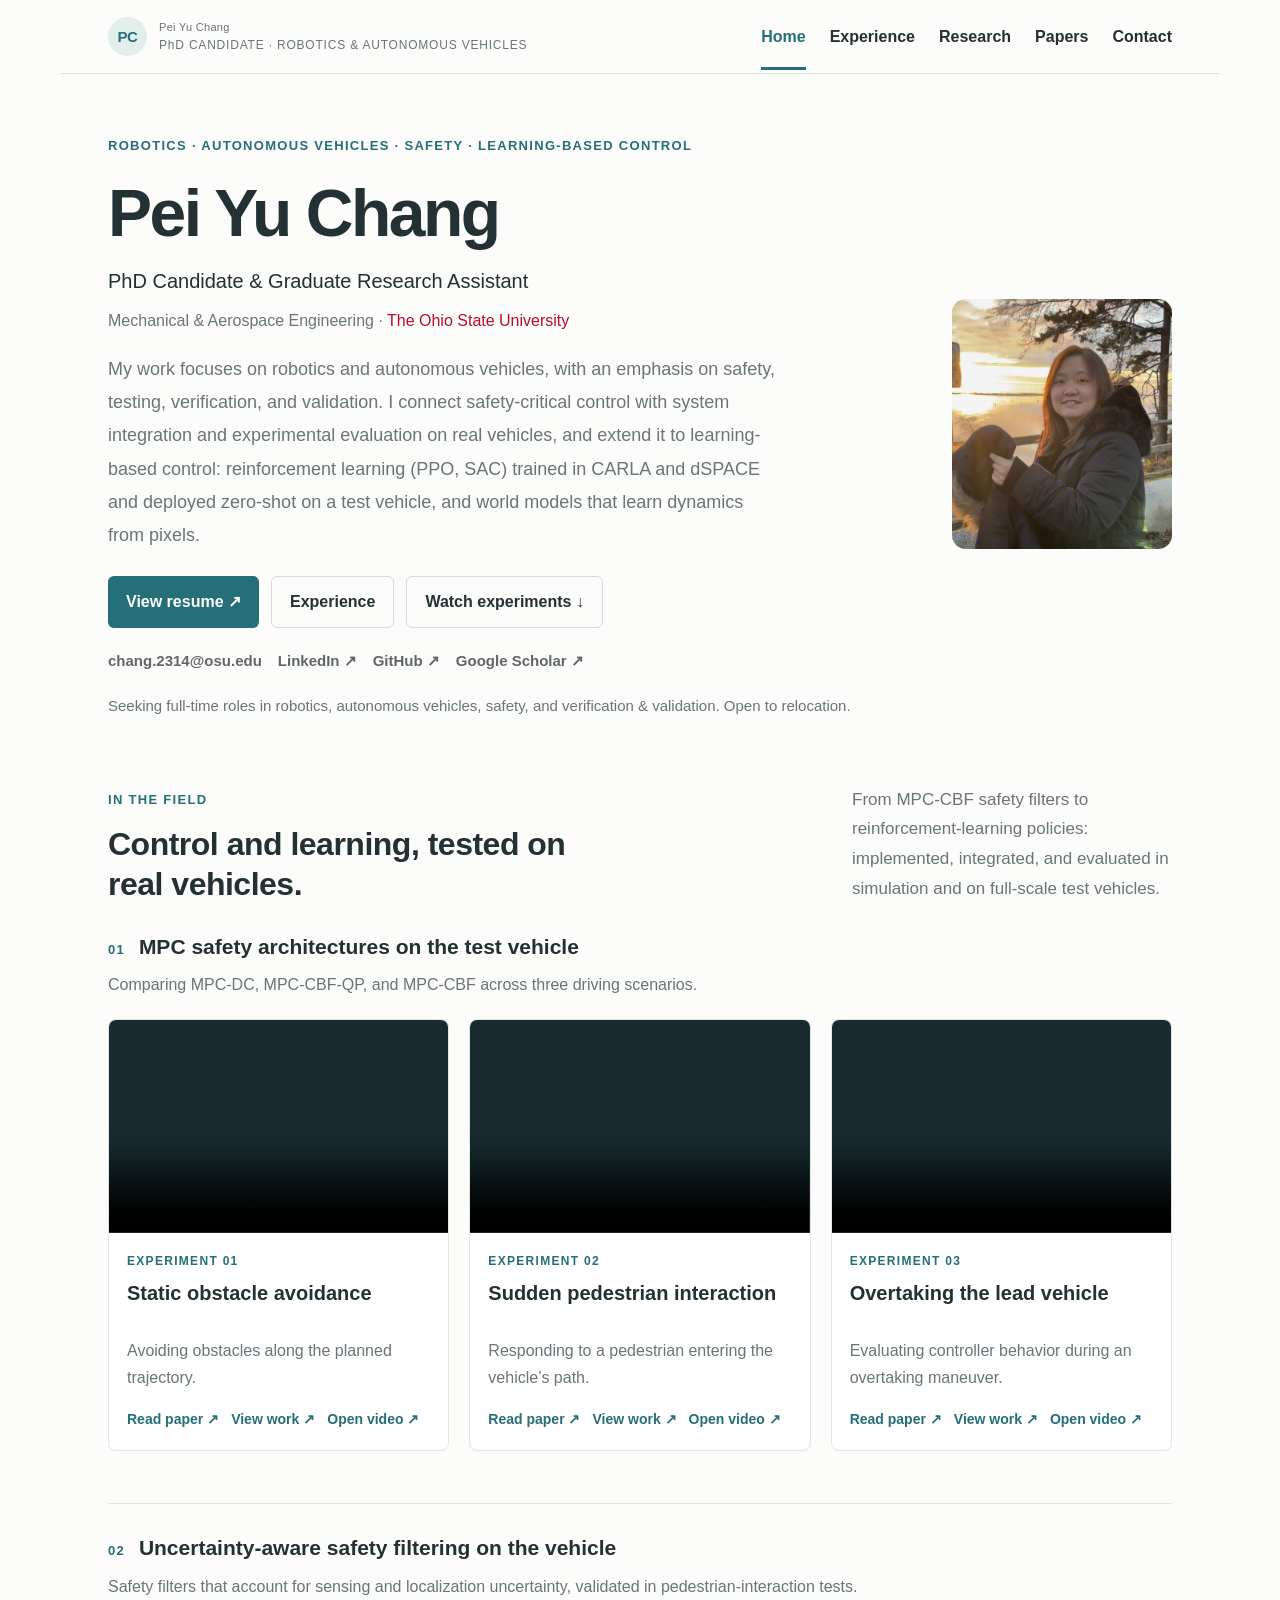
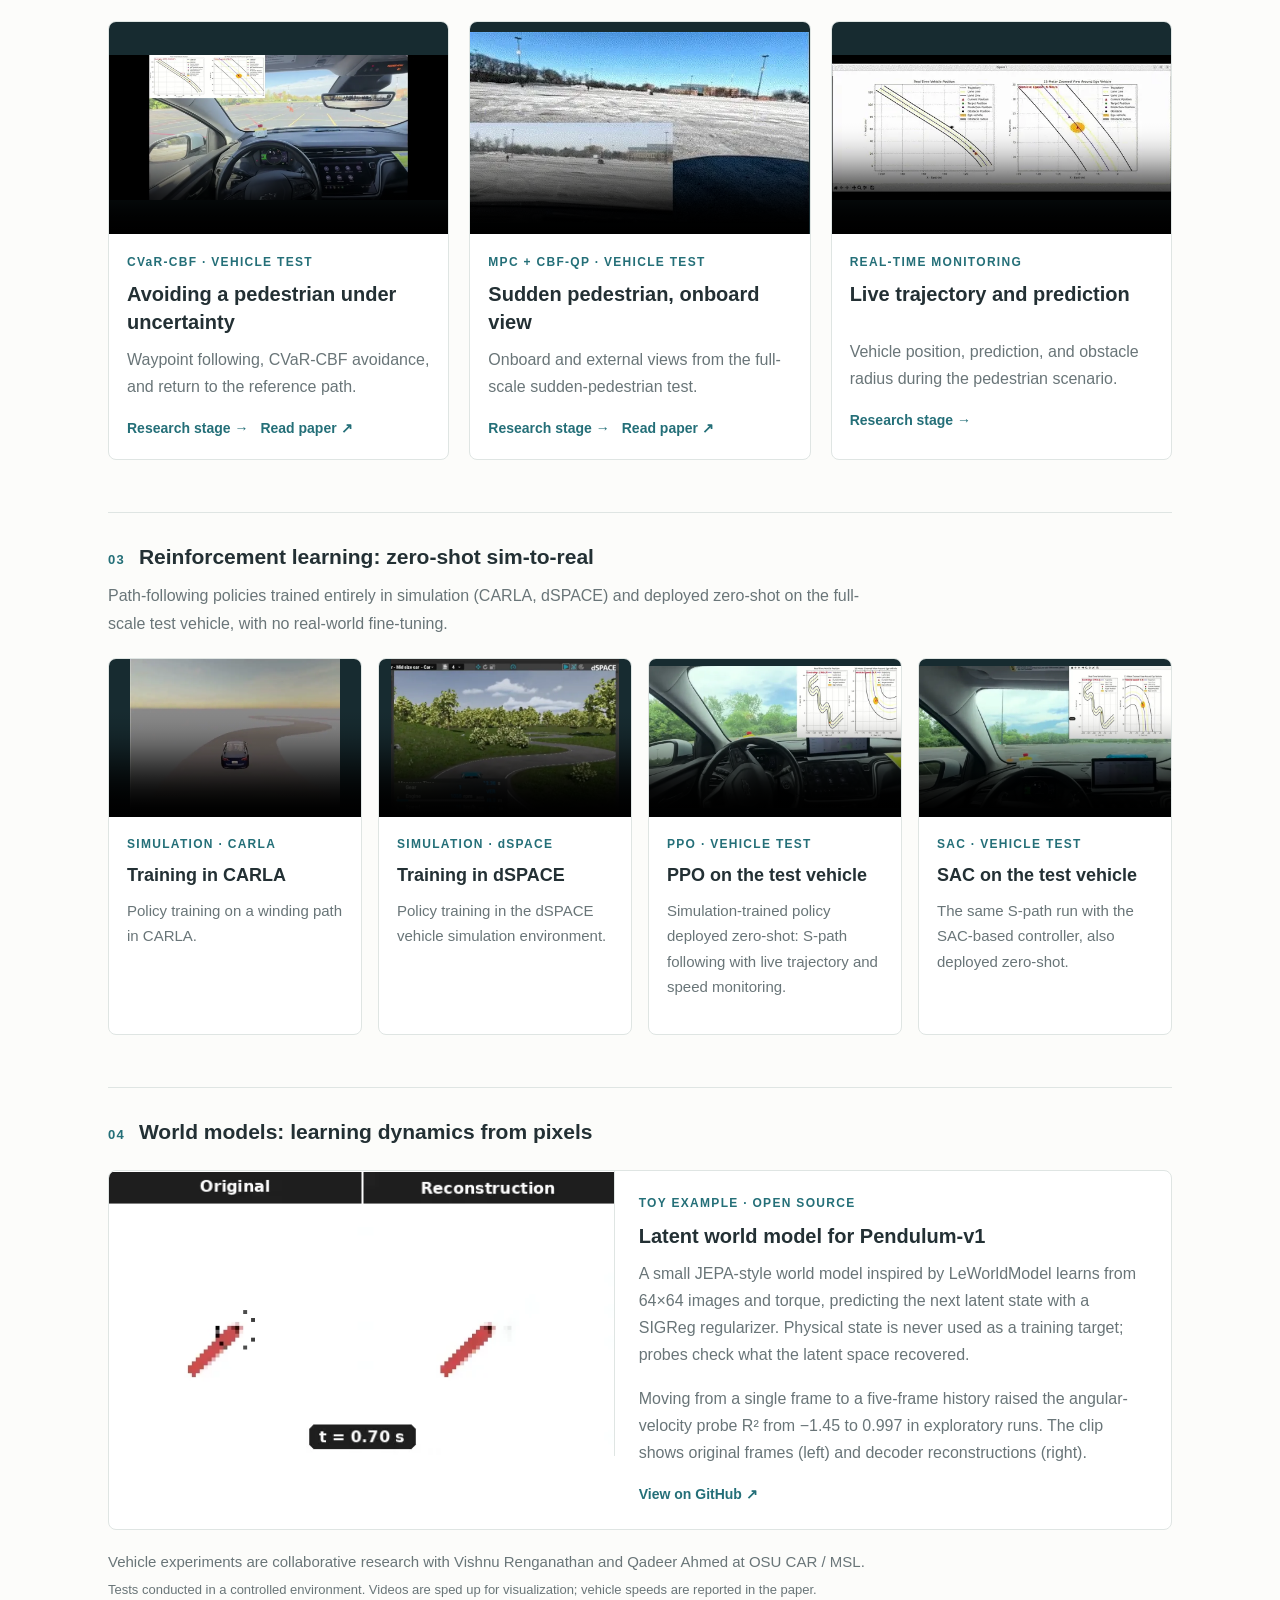
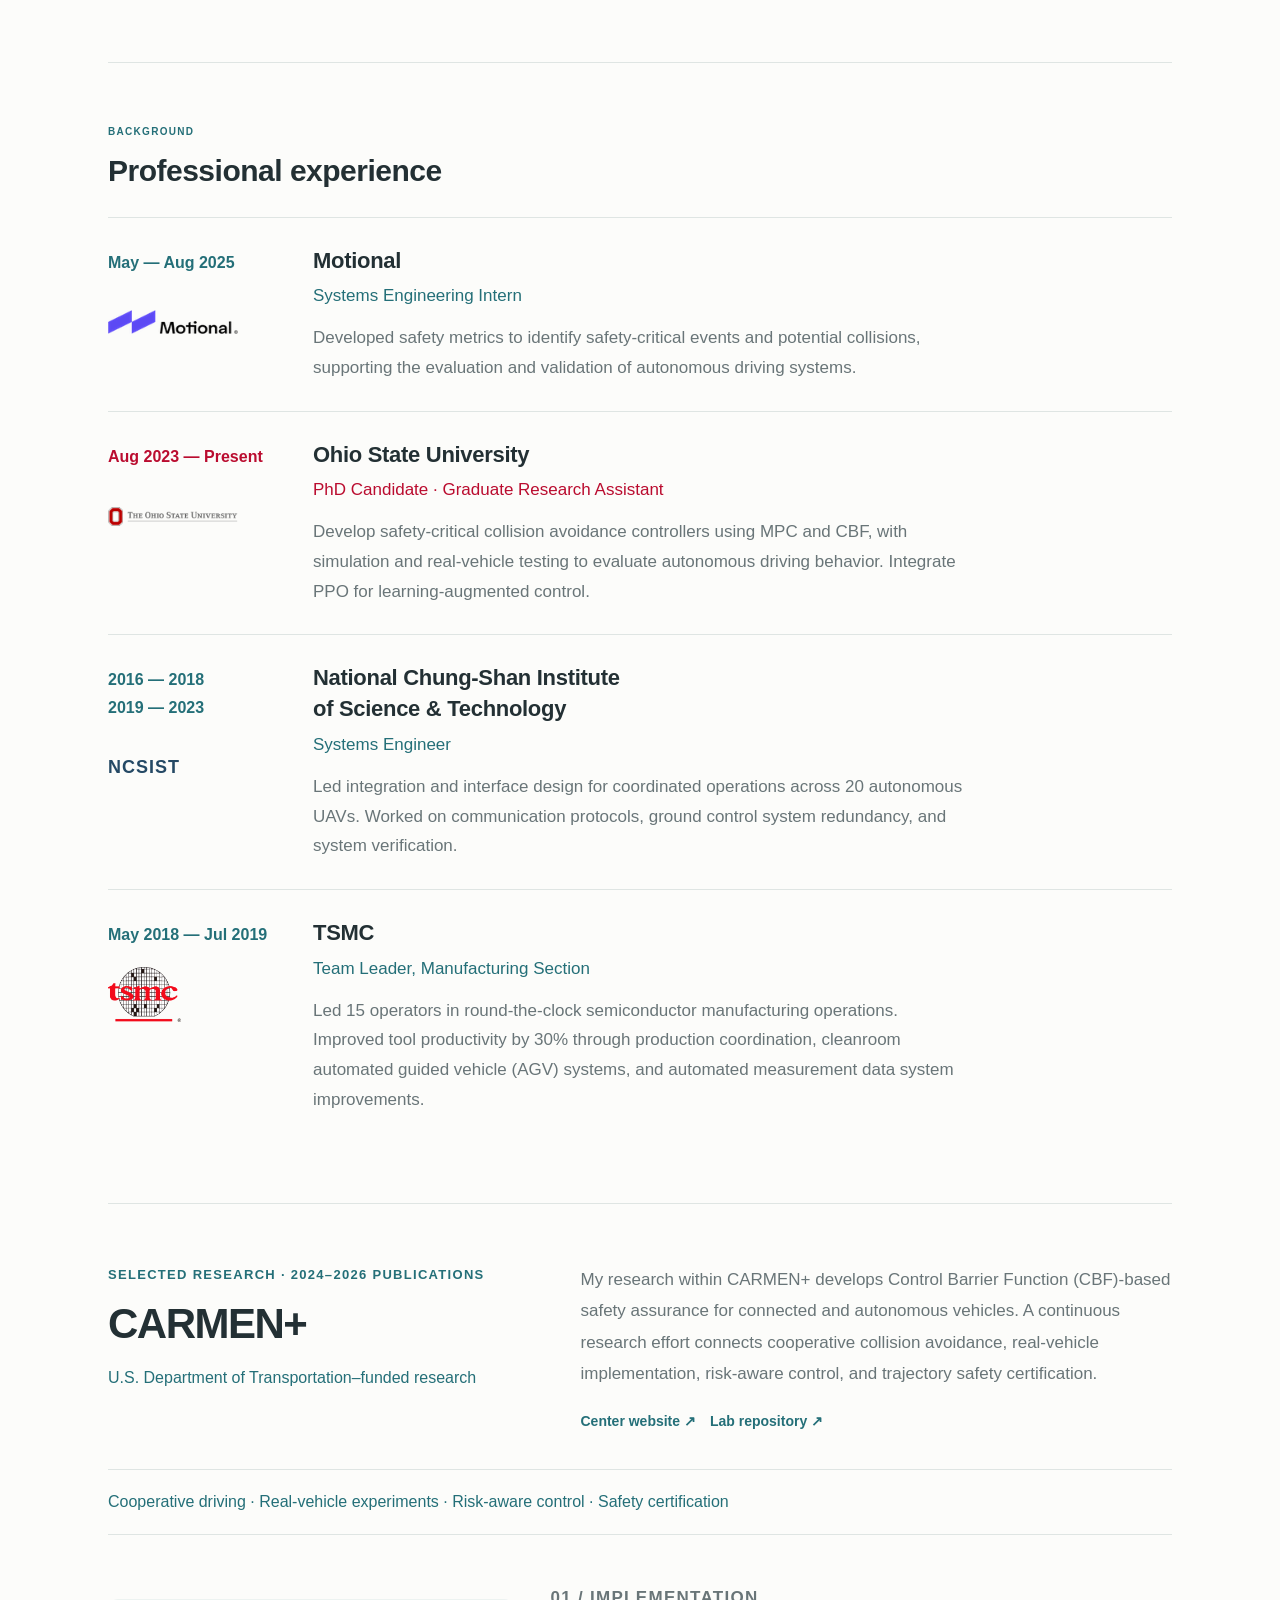
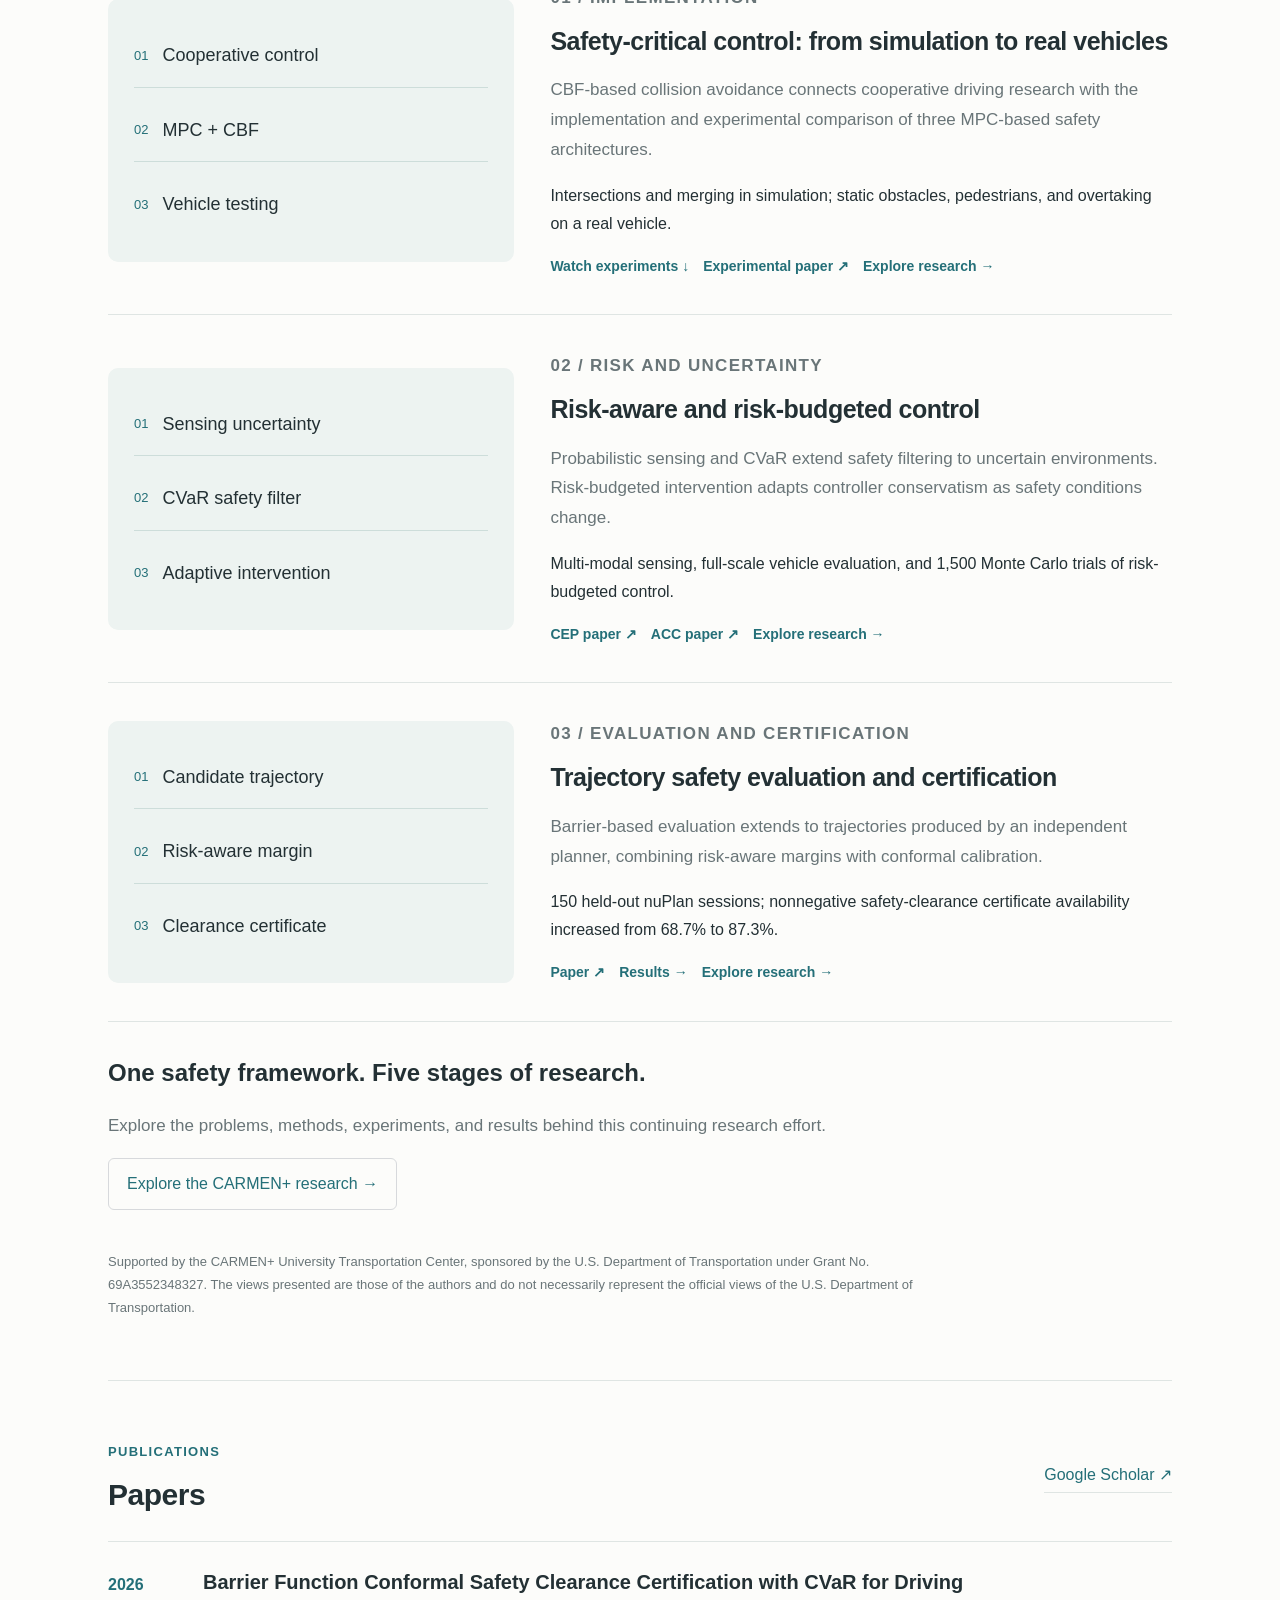
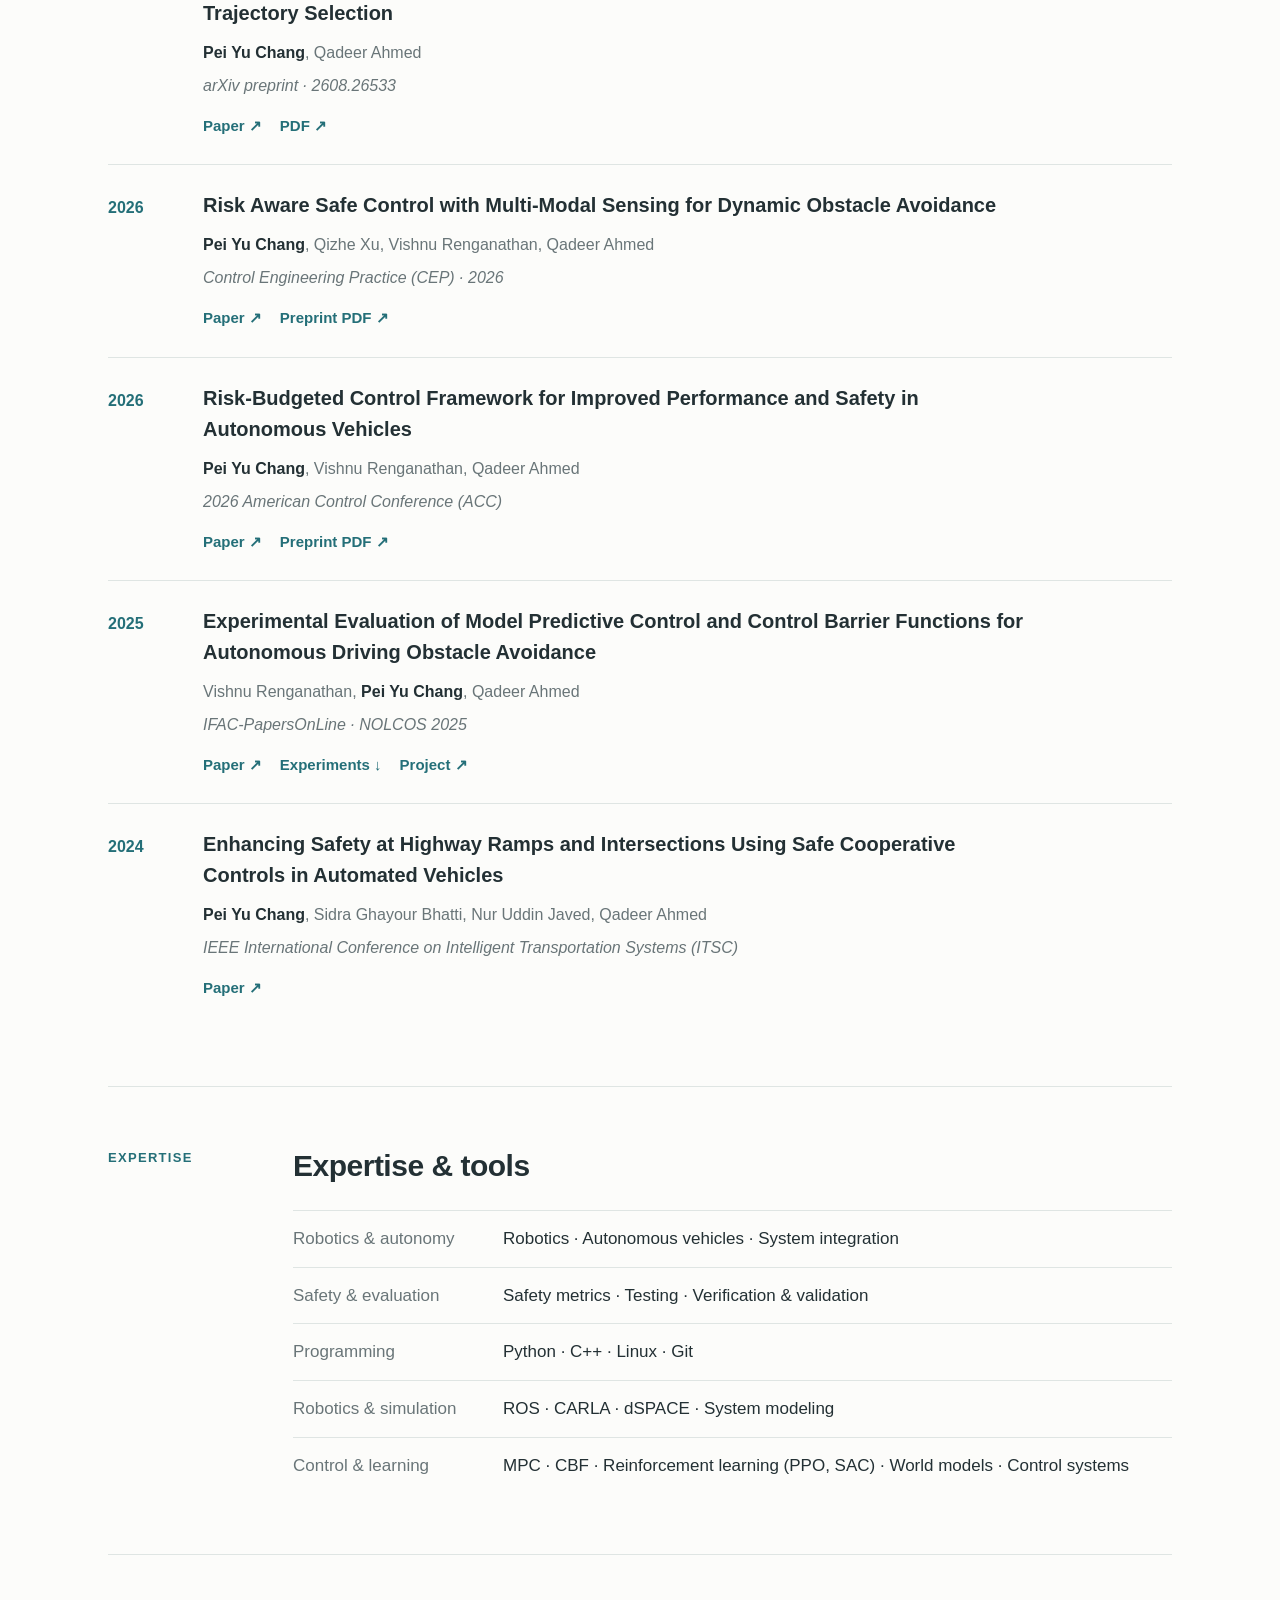
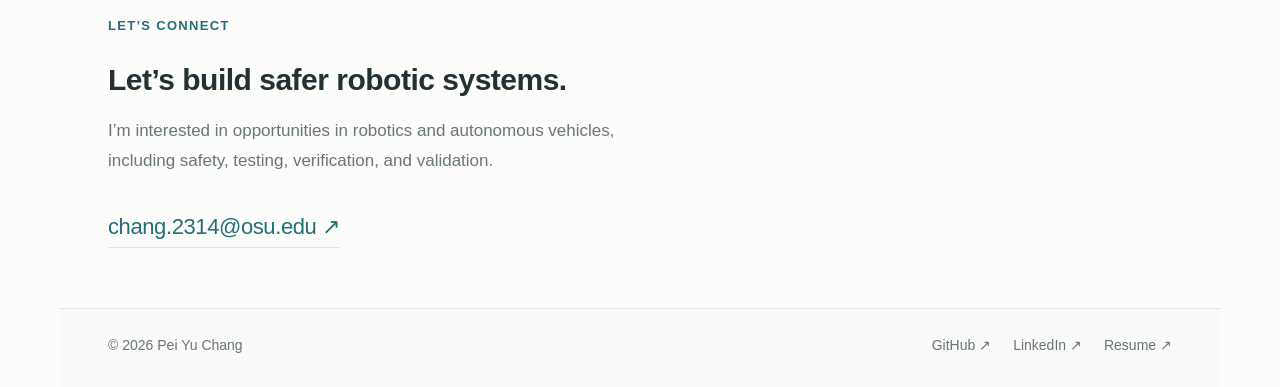
==== commit e6ea3f2a: "Add Ohio State scarlet accent to OSU link and experience entry Co-Authored-By: Claude Opus 5.5 <nore" ====
--- a/index.html
+++ b/index.html
@@ -1,8 +1,8 @@
 <!doctype html>
-<html lang="en"><head><meta charset="utf-8"><meta name="viewport" content="width=device-width, initial-scale=1"><title>Pei Yu Chang | Robotics & Autonomous Vehicles</title><meta name="description" content="Pei Yu Chang — PhD candidate working in robotics, autonomous vehicles, safety, testing, verification and validation."><link rel="stylesheet" href="style.css?v=20261113b"><script async src="https://www.googletagmanager.com/gtag/js?id=G-Q72GWCVVLX"></script><script defer src="analytics.js"></script></head>
+<html lang="en"><head><meta charset="utf-8"><meta name="viewport" content="width=device-width, initial-scale=1"><title>Pei Yu Chang | Robotics & Autonomous Vehicles</title><meta name="description" content="Pei Yu Chang — PhD candidate working in robotics, autonomous vehicles, safety, testing, verification and validation."><link rel="stylesheet" href="style.css?v=20261113c"><script async src="https://www.googletagmanager.com/gtag/js?id=G-Q72GWCVVLX"></script><script defer src="analytics.js"></script></head>
 <body><a class="skip" href="#main">Skip to content</a><header><a class="brand" href="#main"><b class="monogram">PC</b><span class="brandname">Pei Yu Chang<small>PhD CANDIDATE · ROBOTICS & AUTONOMOUS VEHICLES</small></span></a><nav aria-label="Main navigation"><a class="active" href="#main">Home</a><a href="#experience">Experience</a><a href="#work">Research</a><a href="#papers">Papers</a><a href="#contact">Contact</a></nav></header>
-<main id="main"><section class="hero"><div class="herogrid"><div><p class="eyebrow">ROBOTICS · AUTONOMOUS VEHICLES · SAFETY · LEARNING-BASED CONTROL</p><h1>Pei Yu Chang</h1><p class="position">PhD Candidate & Graduate Research Assistant</p><p class="affiliation">Mechanical & Aerospace Engineering · <a href="https://www.osu.edu/" target="_blank" rel="noopener">The Ohio State University</a></p><p class="intro">My work focuses on robotics and autonomous vehicles, with an emphasis on safety, testing, verification, and validation. I connect safety-critical control with system integration and experimental evaluation on real vehicles, and extend it to learning-based control: reinforcement learning (PPO, SAC) trained in CARLA and dSPACE and deployed zero-shot on a test vehicle, and world models that learn dynamics from pixels.</p><div class="actions"><a class="button" href="https://pybearc.github.io/Resume_Pei_Yu_Chang.pdf" target="_blank" rel="noopener">View resume ↗</a><a class="outline" href="#experience">Experience</a><a class="outline" href="#experiments">Watch experiments ↓</a></div><div class="social"><a href="mailto:chang.2314@osu.edu">chang.2314@osu.edu</a><a href="https://linkedin.com/in/pei-yu-chang-2314c" target="_blank" rel="noopener">LinkedIn ↗</a><a href="https://github.com/PYBEARC" target="_blank" rel="noopener">GitHub ↗</a><a href="https://scholar.google.com/citations?user=QTgJ8wgAAAAJ&hl=en" target="_blank" rel="noopener">Google Scholar ↗</a></div><p class="availability">Seeking full-time roles in robotics, autonomous vehicles, safety, and verification & validation. Open to relocation.</p></div><figure class="profilephoto"><img src="assets/pei-yu-chang.jpg" alt="Pei Yu Chang outdoors at sunset" width="1368" height="1824" fetchpriority="high" decoding="async"></figure></div></section>
-<section id="experiments" class="experiments section"><div class="experimenthead"><div><p class="eyebrow">IN THE FIELD</p><h2>Control and learning, tested on real vehicles.</h2></div><p>From MPC-CBF safety filters to reinforcement-learning policies: implemented, integrated, and evaluated in simulation and on full-scale test vehicles.</p></div><h3 class="fieldgroup"><span>01</span>MPC safety architectures on the test vehicle</h3><p class="fieldnote">Comparing MPC-DC, MPC-CBF-QP, and MPC-CBF across three driving scenarios.</p><div class="videogrid"><article class="experiment"><div class="videoframe"><video controls playsinline muted loop preload="none" poster="https://github.com/user-attachments/assets/f1034199-e3f7-4d5f-b6a5-8e9a1a9bd224" aria-label="Static obstacle avoidance experimental video"><source src="https://raw.githubusercontent.com/OSU-CAR-MSL/NMPC-CBF-AV/main/Static%20Obstacle%20Scenario.mp4" type="video/mp4">Your browser does not support embedded video.</video></div><div class="videocopy"><p class="scenario">EXPERIMENT 01</p><h3>Static obstacle avoidance</h3><p>Avoiding obstacles along the planned trajectory.</p><div class="videolinks"><a href="https://www.sciencedirect.com/science/article/pii/S2405896325017422" target="_blank" rel="noopener">Read paper ↗</a><a href="https://github.com/OSU-CAR-MSL/NMPC-CBF-AV" target="_blank" rel="noopener">View work ↗</a><a href="https://raw.githubusercontent.com/OSU-CAR-MSL/NMPC-CBF-AV/main/Static%20Obstacle%20Scenario.mp4" target="_blank" rel="noopener">Open video ↗</a></div></div></article><article class="experiment"><div class="videoframe"><video controls playsinline muted loop preload="none" poster="https://github.com/user-attachments/assets/7cff3b7d-54f9-4db0-a61e-4c6f092ad3bc" aria-label="Sudden pedestrian interaction experimental video"><source src="https://raw.githubusercontent.com/OSU-CAR-MSL/NMPC-CBF-AV/main/Sudden%20Pedestrian%20Scenario.mp4" type="video/mp4">Your browser does not support embedded video.</video></div><div class="videocopy"><p class="scenario">EXPERIMENT 02</p><h3>Sudden pedestrian interaction</h3><p>Responding to a pedestrian entering the vehicle’s path.</p><div class="videolinks"><a href="https://www.sciencedirect.com/science/article/pii/S2405896325017422" target="_blank" rel="noopener">Read paper ↗</a><a href="https://github.com/OSU-CAR-MSL/NMPC-CBF-AV" target="_blank" rel="noopener">View work ↗</a><a href="https://raw.githubusercontent.com/OSU-CAR-MSL/NMPC-CBF-AV/main/Sudden%20Pedestrian%20Scenario.mp4" target="_blank" rel="noopener">Open video ↗</a></div></div></article><article class="experiment"><div class="videoframe"><video controls playsinline muted loop preload="none" poster="https://github.com/user-attachments/assets/b17d1c8c-8f3f-46e6-965d-a8ba9faf9f6b" aria-label="Overtaking the lead vehicle experimental video"><source src="https://raw.githubusercontent.com/OSU-CAR-MSL/NMPC-CBF-AV/main/Overtake%20Scenario.mp4" type="video/mp4">Your browser does not support embedded video.</video></div><div class="videocopy"><p class="scenario">EXPERIMENT 03</p><h3>Overtaking the lead vehicle</h3><p>Evaluating controller behavior during an overtaking maneuver.</p><div class="videolinks"><a href="https://www.sciencedirect.com/science/article/pii/S2405896325017422" target="_blank" rel="noopener">Read paper ↗</a><a href="https://github.com/OSU-CAR-MSL/NMPC-CBF-AV" target="_blank" rel="noopener">View work ↗</a><a href="https://raw.githubusercontent.com/OSU-CAR-MSL/NMPC-CBF-AV/main/Overtake%20Scenario.mp4" target="_blank" rel="noopener">Open video ↗</a></div></div></article></div><h3 class="fieldgroup"><span>02</span>Uncertainty-aware safety filtering on the vehicle</h3><p class="fieldnote">Safety filters that account for sensing and localization uncertainty, validated in pedestrian-interaction tests.</p><div class="videogrid"><article class="experiment"><div class="videoframe"><video controls playsinline muted loop preload="none" poster="assets/carmen/s3-cvar-vehicle-test.webp" aria-label="CVaR-CBF pedestrian avoidance vehicle test"><source src="assets/carmen/s3-cvar-vehicle-test.mp4" type="video/mp4">Your browser does not support embedded video.</video></div><div class="videocopy"><p class="scenario">CVaR-CBF · VEHICLE TEST</p><h3>Avoiding a pedestrian under uncertainty</h3><p>Waypoint following, CVaR-CBF avoidance, and return to the reference path.</p><div class="videolinks"><a href="carmen.html#uncertainty">Research stage →</a><a href="https://www.sciencedirect.com/science/article/pii/S0967066126003576" target="_blank" rel="noopener">Read paper ↗</a></div></div></article><article class="experiment"><div class="videoframe"><video controls playsinline muted loop preload="none" poster="assets/carmen/s2-pedestrian-onboard.webp" aria-label="Onboard footage of the sudden pedestrian test"><source src="assets/carmen/s2-pedestrian-onboard.mp4" type="video/mp4">Your browser does not support embedded video.</video></div><div class="videocopy"><p class="scenario">MPC + CBF-QP · VEHICLE TEST</p><h3>Sudden pedestrian, onboard view</h3><p>Onboard and external views from the full-scale sudden-pedestrian test.</p><div class="videolinks"><a href="carmen.html#vehicle">Research stage →</a><a href="https://www.sciencedirect.com/science/article/pii/S2405896325017422" target="_blank" rel="noopener">Read paper ↗</a></div></div></article><article class="experiment"><div class="videoframe"><video controls playsinline muted loop preload="none" poster="assets/carmen/s2-pedestrian-mpc-cbf-qp.webp" aria-label="Real-time vehicle position monitoring during the pedestrian test"><source src="assets/carmen/s2-pedestrian-mpc-cbf-qp.mp4" type="video/mp4">Your browser does not support embedded video.</video></div><div class="videocopy"><p class="scenario">REAL-TIME MONITORING</p><h3>Live trajectory and prediction</h3><p>Vehicle position, prediction, and obstacle radius during the pedestrian scenario.</p><div class="videolinks"><a href="carmen.html#vehicle">Research stage →</a></div></div></article></div><h3 class="fieldgroup"><span>03</span>Reinforcement learning: zero-shot sim-to-real</h3><p class="fieldnote">Path-following policies trained entirely in simulation (CARLA, dSPACE) and deployed zero-shot on the full-scale test vehicle, with no real-world fine-tuning.</p><div class="videogrid four"><article class="experiment"><div class="videoframe"><video controls playsinline muted loop preload="none" poster="assets/rl/carla-training.webp" aria-label="CARLA reinforcement learning training on a winding path"><source src="assets/rl/carla-training.mp4" type="video/mp4">Your browser does not support embedded video.</video></div><div class="videocopy"><p class="scenario">SIMULATION · CARLA</p><h3>Training in CARLA</h3><p>Policy training on a winding path in CARLA.</p><div class="videolinks"></div></div></article><article class="experiment"><div class="videoframe"><video controls playsinline muted loop preload="none" poster="assets/rl/dspace-training.webp" aria-label="dSPACE reinforcement learning training on a curved road"><source src="assets/rl/dspace-training.mp4" type="video/mp4">Your browser does not support embedded video.</video></div><div class="videocopy"><p class="scenario">SIMULATION · dSPACE</p><h3>Training in dSPACE</h3><p>Policy training in the dSPACE vehicle simulation environment.</p><div class="videolinks"></div></div></article><article class="experiment"><div class="videoframe"><video controls playsinline muted loop preload="none" poster="assets/rl/ppo-vehicle.webp" aria-label="PPO-based controller following an S-shaped path on the test vehicle"><source src="assets/rl/ppo-vehicle.mp4" type="video/mp4">Your browser does not support embedded video.</video></div><div class="videocopy"><p class="scenario">PPO · VEHICLE TEST</p><h3>PPO on the test vehicle</h3><p>Simulation-trained policy deployed zero-shot: S-path following with live trajectory and speed monitoring.</p><div class="videolinks"></div></div></article><article class="experiment"><div class="videoframe"><video controls playsinline muted loop preload="none" poster="assets/rl/sac-vehicle.webp" aria-label="SAC-based controller following an S-shaped path on the test vehicle"><source src="assets/rl/sac-vehicle.mp4" type="video/mp4">Your browser does not support embedded video.</video></div><div class="videocopy"><p class="scenario">SAC · VEHICLE TEST</p><h3>SAC on the test vehicle</h3><p>The same S-path run with the SAC-based controller, also deployed zero-shot.</p><div class="videolinks"></div></div></article></div><h3 class="fieldgroup"><span>04</span>World models: learning dynamics from pixels</h3><article class="wmcard"><div class="videoframe wmframe"><video autoplay muted loop playsinline preload="metadata" poster="assets/rl/wm-reconstruction.webp" aria-label="Pendulum observations and reconstructions from a latent world model"><source src="assets/rl/wm-reconstruction.mp4" type="video/mp4">Your browser does not support embedded video.</video></div><div class="videocopy"><p class="scenario">TOY EXAMPLE · OPEN SOURCE</p><h3>Latent world model for Pendulum-v1</h3><p>A small JEPA-style world model inspired by LeWorldModel learns from 64×64 images and torque, predicting the next latent state with a SIGReg regularizer. Physical state is never used as a training target; probes check what the latent space recovered.</p><p>Moving from a single frame to a five-frame history raised the angular-velocity probe R² from −1.45 to 0.997 in exploratory runs. The clip shows original frames (left) and decoder reconstructions (right).</p><div class="videolinks"><a href="https://github.com/PYBEARC/latent_wm_pendulum" target="_blank" rel="noopener">View on GitHub ↗</a></div></div></article><p class="collaboration">Vehicle experiments are collaborative research with Vishnu Renganathan and Qadeer Ahmed at OSU CAR / MSL.</p><p class="videonote">Tests conducted in a controlled environment. Videos are sped up for visualization; vehicle speeds are reported in the paper.</p></section><section id="experience" class="section"><div class="sectionhead"><p class="eyebrow">BACKGROUND</p><h2>Professional experience</h2></div><div class="rows"><article class="row"><div class="experience-meta"><p class="date">May — Aug 2025</p><span class="employerlogo"><img src="assets/motional-logo.png" alt="Motional logo" loading="lazy"></span></div><div><h3>Motional</h3><p class="role">Systems Engineering Intern</p><p>Developed safety metrics to identify safety-critical events and potential collisions, supporting the evaluation and validation of autonomous driving systems.</p></div><span class="tag">Autonomy evaluation</span></article><article class="row"><div class="experience-meta"><p class="date">Aug 2023 — Present</p><span class="employerlogo"><img src="assets/osu-logo.png" alt="Ohio State University logo" loading="lazy"></span></div><div><h3>Ohio State University</h3><p class="role">PhD Candidate · Graduate Research Assistant</p><p>Develop safety-critical collision avoidance controllers using MPC and CBF, with simulation and real-vehicle testing to evaluate autonomous driving behavior. Integrate PPO for learning-augmented control.</p></div><span class="tag">Control research</span></article><article class="row"><div class="experience-meta"><p class="date">2016 — 2018<br>2019 — 2023</p><span class="employerlogo employerwordmark">NCSIST</span></div><div><h3>National Chung-Shan Institute<br>of Science & Technology</h3><p class="role">Systems Engineer</p><p>Led integration and interface design for coordinated operations across 20 autonomous UAVs. Worked on communication protocols, ground control system redundancy, and system verification.</p></div><span class="tag">Systems integration</span></article><article class="row"><div class="experience-meta"><p class="date">May 2018 — Jul 2019</p><span class="employerlogo"><img src="assets/tsmc-logo.png" alt="TSMC logo" loading="lazy"></span></div><div><h3>TSMC</h3><p class="role">Team Leader, Manufacturing Section</p><p>Led 15 operators in round-the-clock semiconductor manufacturing operations. Improved tool productivity by 30% through production coordination, cleanroom automated guided vehicle (AGV) systems, and automated measurement data system improvements.</p></div><span class="tag">Manufacturing & automation</span></article></div></section>
+<main id="main"><section class="hero"><div class="herogrid"><div><p class="eyebrow">ROBOTICS · AUTONOMOUS VEHICLES · SAFETY · LEARNING-BASED CONTROL</p><h1>Pei Yu Chang</h1><p class="position">PhD Candidate & Graduate Research Assistant</p><p class="affiliation">Mechanical & Aerospace Engineering · <a class="osu" href="https://www.osu.edu/" target="_blank" rel="noopener">The Ohio State University</a></p><p class="intro">My work focuses on robotics and autonomous vehicles, with an emphasis on safety, testing, verification, and validation. I connect safety-critical control with system integration and experimental evaluation on real vehicles, and extend it to learning-based control: reinforcement learning (PPO, SAC) trained in CARLA and dSPACE and deployed zero-shot on a test vehicle, and world models that learn dynamics from pixels.</p><div class="actions"><a class="button" href="https://pybearc.github.io/Resume_Pei_Yu_Chang.pdf" target="_blank" rel="noopener">View resume ↗</a><a class="outline" href="#experience">Experience</a><a class="outline" href="#experiments">Watch experiments ↓</a></div><div class="social"><a href="mailto:chang.2314@osu.edu">chang.2314@osu.edu</a><a href="https://linkedin.com/in/pei-yu-chang-2314c" target="_blank" rel="noopener">LinkedIn ↗</a><a href="https://github.com/PYBEARC" target="_blank" rel="noopener">GitHub ↗</a><a href="https://scholar.google.com/citations?user=QTgJ8wgAAAAJ&hl=en" target="_blank" rel="noopener">Google Scholar ↗</a></div><p class="availability">Seeking full-time roles in robotics, autonomous vehicles, safety, and verification & validation. Open to relocation.</p></div><figure class="profilephoto"><img src="assets/pei-yu-chang.jpg" alt="Pei Yu Chang outdoors at sunset" width="1368" height="1824" fetchpriority="high" decoding="async"></figure></div></section>
+<section id="experiments" class="experiments section"><div class="experimenthead"><div><p class="eyebrow">IN THE FIELD</p><h2>Control and learning, tested on real vehicles.</h2></div><p>From MPC-CBF safety filters to reinforcement-learning policies: implemented, integrated, and evaluated in simulation and on full-scale test vehicles.</p></div><h3 class="fieldgroup"><span>01</span>MPC safety architectures on the test vehicle</h3><p class="fieldnote">Comparing MPC-DC, MPC-CBF-QP, and MPC-CBF across three driving scenarios.</p><div class="videogrid"><article class="experiment"><div class="videoframe"><video controls playsinline muted loop preload="none" poster="https://github.com/user-attachments/assets/f1034199-e3f7-4d5f-b6a5-8e9a1a9bd224" aria-label="Static obstacle avoidance experimental video"><source src="https://raw.githubusercontent.com/OSU-CAR-MSL/NMPC-CBF-AV/main/Static%20Obstacle%20Scenario.mp4" type="video/mp4">Your browser does not support embedded video.</video></div><div class="videocopy"><p class="scenario">EXPERIMENT 01</p><h3>Static obstacle avoidance</h3><p>Avoiding obstacles along the planned trajectory.</p><div class="videolinks"><a href="https://www.sciencedirect.com/science/article/pii/S2405896325017422" target="_blank" rel="noopener">Read paper ↗</a><a href="https://github.com/OSU-CAR-MSL/NMPC-CBF-AV" target="_blank" rel="noopener">View work ↗</a><a href="https://raw.githubusercontent.com/OSU-CAR-MSL/NMPC-CBF-AV/main/Static%20Obstacle%20Scenario.mp4" target="_blank" rel="noopener">Open video ↗</a></div></div></article><article class="experiment"><div class="videoframe"><video controls playsinline muted loop preload="none" poster="https://github.com/user-attachments/assets/7cff3b7d-54f9-4db0-a61e-4c6f092ad3bc" aria-label="Sudden pedestrian interaction experimental video"><source src="https://raw.githubusercontent.com/OSU-CAR-MSL/NMPC-CBF-AV/main/Sudden%20Pedestrian%20Scenario.mp4" type="video/mp4">Your browser does not support embedded video.</video></div><div class="videocopy"><p class="scenario">EXPERIMENT 02</p><h3>Sudden pedestrian interaction</h3><p>Responding to a pedestrian entering the vehicle’s path.</p><div class="videolinks"><a href="https://www.sciencedirect.com/science/article/pii/S2405896325017422" target="_blank" rel="noopener">Read paper ↗</a><a href="https://github.com/OSU-CAR-MSL/NMPC-CBF-AV" target="_blank" rel="noopener">View work ↗</a><a href="https://raw.githubusercontent.com/OSU-CAR-MSL/NMPC-CBF-AV/main/Sudden%20Pedestrian%20Scenario.mp4" target="_blank" rel="noopener">Open video ↗</a></div></div></article><article class="experiment"><div class="videoframe"><video controls playsinline muted loop preload="none" poster="https://github.com/user-attachments/assets/b17d1c8c-8f3f-46e6-965d-a8ba9faf9f6b" aria-label="Overtaking the lead vehicle experimental video"><source src="https://raw.githubusercontent.com/OSU-CAR-MSL/NMPC-CBF-AV/main/Overtake%20Scenario.mp4" type="video/mp4">Your browser does not support embedded video.</video></div><div class="videocopy"><p class="scenario">EXPERIMENT 03</p><h3>Overtaking the lead vehicle</h3><p>Evaluating controller behavior during an overtaking maneuver.</p><div class="videolinks"><a href="https://www.sciencedirect.com/science/article/pii/S2405896325017422" target="_blank" rel="noopener">Read paper ↗</a><a href="https://github.com/OSU-CAR-MSL/NMPC-CBF-AV" target="_blank" rel="noopener">View work ↗</a><a href="https://raw.githubusercontent.com/OSU-CAR-MSL/NMPC-CBF-AV/main/Overtake%20Scenario.mp4" target="_blank" rel="noopener">Open video ↗</a></div></div></article></div><h3 class="fieldgroup"><span>02</span>Uncertainty-aware safety filtering on the vehicle</h3><p class="fieldnote">Safety filters that account for sensing and localization uncertainty, validated in pedestrian-interaction tests.</p><div class="videogrid"><article class="experiment"><div class="videoframe"><video controls playsinline muted loop preload="none" poster="assets/carmen/s3-cvar-vehicle-test.webp" aria-label="CVaR-CBF pedestrian avoidance vehicle test"><source src="assets/carmen/s3-cvar-vehicle-test.mp4" type="video/mp4">Your browser does not support embedded video.</video></div><div class="videocopy"><p class="scenario">CVaR-CBF · VEHICLE TEST</p><h3>Avoiding a pedestrian under uncertainty</h3><p>Waypoint following, CVaR-CBF avoidance, and return to the reference path.</p><div class="videolinks"><a href="carmen.html#uncertainty">Research stage →</a><a href="https://www.sciencedirect.com/science/article/pii/S0967066126003576" target="_blank" rel="noopener">Read paper ↗</a></div></div></article><article class="experiment"><div class="videoframe"><video controls playsinline muted loop preload="none" poster="assets/carmen/s2-pedestrian-onboard.webp" aria-label="Onboard footage of the sudden pedestrian test"><source src="assets/carmen/s2-pedestrian-onboard.mp4" type="video/mp4">Your browser does not support embedded video.</video></div><div class="videocopy"><p class="scenario">MPC + CBF-QP · VEHICLE TEST</p><h3>Sudden pedestrian, onboard view</h3><p>Onboard and external views from the full-scale sudden-pedestrian test.</p><div class="videolinks"><a href="carmen.html#vehicle">Research stage →</a><a href="https://www.sciencedirect.com/science/article/pii/S2405896325017422" target="_blank" rel="noopener">Read paper ↗</a></div></div></article><article class="experiment"><div class="videoframe"><video controls playsinline muted loop preload="none" poster="assets/carmen/s2-pedestrian-mpc-cbf-qp.webp" aria-label="Real-time vehicle position monitoring during the pedestrian test"><source src="assets/carmen/s2-pedestrian-mpc-cbf-qp.mp4" type="video/mp4">Your browser does not support embedded video.</video></div><div class="videocopy"><p class="scenario">REAL-TIME MONITORING</p><h3>Live trajectory and prediction</h3><p>Vehicle position, prediction, and obstacle radius during the pedestrian scenario.</p><div class="videolinks"><a href="carmen.html#vehicle">Research stage →</a></div></div></article></div><h3 class="fieldgroup"><span>03</span>Reinforcement learning: zero-shot sim-to-real</h3><p class="fieldnote">Path-following policies trained entirely in simulation (CARLA, dSPACE) and deployed zero-shot on the full-scale test vehicle, with no real-world fine-tuning.</p><div class="videogrid four"><article class="experiment"><div class="videoframe"><video controls playsinline muted loop preload="none" poster="assets/rl/carla-training.webp" aria-label="CARLA reinforcement learning training on a winding path"><source src="assets/rl/carla-training.mp4" type="video/mp4">Your browser does not support embedded video.</video></div><div class="videocopy"><p class="scenario">SIMULATION · CARLA</p><h3>Training in CARLA</h3><p>Policy training on a winding path in CARLA.</p><div class="videolinks"></div></div></article><article class="experiment"><div class="videoframe"><video controls playsinline muted loop preload="none" poster="assets/rl/dspace-training.webp" aria-label="dSPACE reinforcement learning training on a curved road"><source src="assets/rl/dspace-training.mp4" type="video/mp4">Your browser does not support embedded video.</video></div><div class="videocopy"><p class="scenario">SIMULATION · dSPACE</p><h3>Training in dSPACE</h3><p>Policy training in the dSPACE vehicle simulation environment.</p><div class="videolinks"></div></div></article><article class="experiment"><div class="videoframe"><video controls playsinline muted loop preload="none" poster="assets/rl/ppo-vehicle.webp" aria-label="PPO-based controller following an S-shaped path on the test vehicle"><source src="assets/rl/ppo-vehicle.mp4" type="video/mp4">Your browser does not support embedded video.</video></div><div class="videocopy"><p class="scenario">PPO · VEHICLE TEST</p><h3>PPO on the test vehicle</h3><p>Simulation-trained policy deployed zero-shot: S-path following with live trajectory and speed monitoring.</p><div class="videolinks"></div></div></article><article class="experiment"><div class="videoframe"><video controls playsinline muted loop preload="none" poster="assets/rl/sac-vehicle.webp" aria-label="SAC-based controller following an S-shaped path on the test vehicle"><source src="assets/rl/sac-vehicle.mp4" type="video/mp4">Your browser does not support embedded video.</video></div><div class="videocopy"><p class="scenario">SAC · VEHICLE TEST</p><h3>SAC on the test vehicle</h3><p>The same S-path run with the SAC-based controller, also deployed zero-shot.</p><div class="videolinks"></div></div></article></div><h3 class="fieldgroup"><span>04</span>World models: learning dynamics from pixels</h3><article class="wmcard"><div class="videoframe wmframe"><video autoplay muted loop playsinline preload="metadata" poster="assets/rl/wm-reconstruction.webp" aria-label="Pendulum observations and reconstructions from a latent world model"><source src="assets/rl/wm-reconstruction.mp4" type="video/mp4">Your browser does not support embedded video.</video></div><div class="videocopy"><p class="scenario">TOY EXAMPLE · OPEN SOURCE</p><h3>Latent world model for Pendulum-v1</h3><p>A small JEPA-style world model inspired by LeWorldModel learns from 64×64 images and torque, predicting the next latent state with a SIGReg regularizer. Physical state is never used as a training target; probes check what the latent space recovered.</p><p>Moving from a single frame to a five-frame history raised the angular-velocity probe R² from −1.45 to 0.997 in exploratory runs. The clip shows original frames (left) and decoder reconstructions (right).</p><div class="videolinks"><a href="https://github.com/PYBEARC/latent_wm_pendulum" target="_blank" rel="noopener">View on GitHub ↗</a></div></div></article><p class="collaboration">Vehicle experiments are collaborative research with Vishnu Renganathan and Qadeer Ahmed at OSU CAR / MSL.</p><p class="videonote">Tests conducted in a controlled environment. Videos are sped up for visualization; vehicle speeds are reported in the paper.</p></section><section id="experience" class="section"><div class="sectionhead"><p class="eyebrow">BACKGROUND</p><h2>Professional experience</h2></div><div class="rows"><article class="row"><div class="experience-meta"><p class="date">May — Aug 2025</p><span class="employerlogo"><img src="assets/motional-logo.png" alt="Motional logo" loading="lazy"></span></div><div><h3>Motional</h3><p class="role">Systems Engineering Intern</p><p>Developed safety metrics to identify safety-critical events and potential collisions, supporting the evaluation and validation of autonomous driving systems.</p></div><span class="tag">Autonomy evaluation</span></article><article class="row osu-row"><div class="experience-meta"><p class="date">Aug 2023 — Present</p><span class="employerlogo"><img src="assets/osu-logo.png" alt="Ohio State University logo" loading="lazy"></span></div><div><h3>Ohio State University</h3><p class="role">PhD Candidate · Graduate Research Assistant</p><p>Develop safety-critical collision avoidance controllers using MPC and CBF, with simulation and real-vehicle testing to evaluate autonomous driving behavior. Integrate PPO for learning-augmented control.</p></div><span class="tag">Control research</span></article><article class="row"><div class="experience-meta"><p class="date">2016 — 2018<br>2019 — 2023</p><span class="employerlogo employerwordmark">NCSIST</span></div><div><h3>National Chung-Shan Institute<br>of Science & Technology</h3><p class="role">Systems Engineer</p><p>Led integration and interface design for coordinated operations across 20 autonomous UAVs. Worked on communication protocols, ground control system redundancy, and system verification.</p></div><span class="tag">Systems integration</span></article><article class="row"><div class="experience-meta"><p class="date">May 2018 — Jul 2019</p><span class="employerlogo"><img src="assets/tsmc-logo.png" alt="TSMC logo" loading="lazy"></span></div><div><h3>TSMC</h3><p class="role">Team Leader, Manufacturing Section</p><p>Led 15 operators in round-the-clock semiconductor manufacturing operations. Improved tool productivity by 30% through production coordination, cleanroom automated guided vehicle (AGV) systems, and automated measurement data system improvements.</p></div><span class="tag">Manufacturing & automation</span></article></div></section>
 <section id="work" class="section carmen"><div class="carmenintro"><div><p class="eyebrow">SELECTED RESEARCH · 2024–2026 PUBLICATIONS</p><h2>CARMEN+</h2><p class="funding">U.S. Department of Transportation–funded research</p></div><div><p class="carmensummary">My research within CARMEN+ develops Control Barrier Function (CBF)-based safety assurance for connected and autonomous vehicles. A continuous research effort connects cooperative collision avoidance, real-vehicle implementation, risk-aware control, and trajectory safety certification.</p><div class="carmenlinks"><a href="https://utc.engineering.osu.edu/" target="_blank" rel="noopener">Center website ↗</a><a href="https://github.com/OSU-CAR-MSL/CARMEN_Plus" target="_blank" rel="noopener">Lab repository ↗</a></div></div></div><p class="research-scope">Cooperative driving · Real-vehicle experiments · Risk-aware control · Safety certification</p><div class="research-features"><article class="research-feature"><div class="research-visual" aria-label="Cooperative control, MPC + CBF, Vehicle testing"><div><span>01</span><strong>Cooperative control</strong></div><div><span>02</span><strong>MPC + CBF</strong></div><div><span>03</span><strong>Vehicle testing</strong></div></div><div><p class="eyebrow">01 / IMPLEMENTATION</p><h3>Safety-critical control: from simulation to real vehicles</h3><p>CBF-based collision avoidance connects cooperative driving research with the implementation and experimental comparison of three MPC-based safety architectures.</p><p class="research-evidence">Intersections and merging in simulation; static obstacles, pedestrians, and overtaking on a real vehicle.</p><div class="carmenlinks"><a href="#experiments">Watch experiments ↓</a><a href="https://www.sciencedirect.com/science/article/pii/S2405896325017422" target="_blank" rel="noopener">Experimental paper ↗</a><a href="carmen.html#vehicle">Explore research →</a></div></div></article><article class="research-feature"><div class="research-visual" aria-label="Sensing uncertainty, CVaR safety filter, Adaptive intervention"><div><span>01</span><strong>Sensing uncertainty</strong></div><div><span>02</span><strong>CVaR safety filter</strong></div><div><span>03</span><strong>Adaptive intervention</strong></div></div><div><p class="eyebrow">02 / RISK AND UNCERTAINTY</p><h3>Risk-aware and risk-budgeted control</h3><p>Probabilistic sensing and CVaR extend safety filtering to uncertain environments. Risk-budgeted intervention adapts controller conservatism as safety conditions change.</p><p class="research-evidence">Multi-modal sensing, full-scale vehicle evaluation, and 1,500 Monte Carlo trials of risk-budgeted control.</p><div class="carmenlinks"><a href="https://www.sciencedirect.com/science/article/pii/S0967066126003576" target="_blank" rel="noopener">CEP paper ↗</a><a href="https://ieeexplore.ieee.org/abstract/document/11615901" target="_blank" rel="noopener">ACC paper ↗</a><a href="carmen.html#uncertainty">Explore research →</a></div></div></article><article class="research-feature"><div class="research-visual" aria-label="Candidate trajectory, Risk-aware margin, Clearance certificate"><div><span>01</span><strong>Candidate trajectory</strong></div><div><span>02</span><strong>Risk-aware margin</strong></div><div><span>03</span><strong>Clearance certificate</strong></div></div><div><p class="eyebrow">03 / EVALUATION AND CERTIFICATION</p><h3>Trajectory safety evaluation and certification</h3><p>Barrier-based evaluation extends to trajectories produced by an independent planner, combining risk-aware margins with conformal calibration.</p><p class="research-evidence">150 held-out nuPlan sessions; nonnegative safety-clearance certificate availability increased from 68.7% to 87.3%.</p><div class="carmenlinks"><a href="https://arxiv.org/abs/2608.26533" target="_blank" rel="noopener">Paper ↗</a><a href="carmen.html#certification">Results →</a><a href="carmen.html#certification">Explore research →</a></div></div></article></div><div class="research-next"><h3>One safety framework. Five stages of research.</h3><p>Explore the problems, methods, experiments, and results behind this continuing research effort.</p><a class="outline" href="carmen.html">Explore the CARMEN+ research →</a></div><p class="fundingnote">Supported by the CARMEN+ University Transportation Center, sponsored by the U.S. Department of Transportation under Grant No. 69A3552348327. The views presented are those of the authors and do not necessarily represent the official views of the U.S. Department of Transportation.</p></section>
 <section class="section papers" id="papers"><div class="papershead"><div><p class="eyebrow">PUBLICATIONS</p><h2>Papers</h2></div><a class="scholarlink" href="https://scholar.google.com/citations?user=QTgJ8wgAAAAJ&hl=en" target="_blank" rel="noopener">Google Scholar ↗</a></div><div class="paperlist"><article class="paper"><p class="paperyear">2026</p><div><h3><a href="https://arxiv.org/abs/2608.26533" target="_blank" rel="noopener">Barrier Function Conformal Safety Clearance Certification with CVaR for Driving Trajectory Selection</a></h3><p class="authors"><strong>Pei Yu Chang</strong>, Qadeer Ahmed</p><p class="venue">arXiv preprint · 2608.26533</p><div class="paperlinks"><a href="https://arxiv.org/abs/2608.26533" target="_blank" rel="noopener">Paper ↗</a><a href="https://arxiv.org/pdf/2608.26533" target="_blank" rel="noopener">PDF ↗</a></div></div></article><article class="paper"><p class="paperyear">2026</p><div><h3><a href="https://www.sciencedirect.com/science/article/pii/S0967066126003576" target="_blank" rel="noopener">Risk Aware Safe Control with Multi-Modal Sensing for Dynamic Obstacle Avoidance</a></h3><p class="authors"><strong>Pei Yu Chang</strong>, Qizhe Xu, Vishnu Renganathan, Qadeer Ahmed</p><p class="venue">Control Engineering Practice (CEP) · 2026</p><div class="paperlinks"><a href="https://www.sciencedirect.com/science/article/pii/S0967066126003576" target="_blank" rel="noopener">Paper ↗</a><a href="https://arxiv.org/pdf/2511.01403" target="_blank" rel="noopener">Preprint PDF ↗</a></div></div></article><article class="paper"><p class="paperyear">2026</p><div><h3><a href="https://ieeexplore.ieee.org/abstract/document/11615901" target="_blank" rel="noopener">Risk-Budgeted Control Framework for Improved Performance and Safety in Autonomous Vehicles</a></h3><p class="authors"><strong>Pei Yu Chang</strong>, Vishnu Renganathan, Qadeer Ahmed</p><p class="venue">2026 American Control Conference (ACC)</p><div class="paperlinks"><a href="https://ieeexplore.ieee.org/abstract/document/11615901" target="_blank" rel="noopener">Paper ↗</a><a href="https://arxiv.org/pdf/2510.10442" target="_blank" rel="noopener">Preprint PDF ↗</a></div></div></article><article class="paper"><p class="paperyear">2025</p><div><h3><a href="https://www.sciencedirect.com/science/article/pii/S2405896325017422" target="_blank" rel="noopener">Experimental Evaluation of Model Predictive Control and Control Barrier Functions for Autonomous Driving Obstacle Avoidance</a></h3><p class="authors">Vishnu Renganathan, <strong>Pei Yu Chang</strong>, Qadeer Ahmed</p><p class="venue">IFAC-PapersOnLine · NOLCOS 2025</p><div class="paperlinks"><a href="https://www.sciencedirect.com/science/article/pii/S2405896325017422" target="_blank" rel="noopener">Paper ↗</a><a href="#experiments">Experiments ↓</a><a href="https://github.com/OSU-CAR-MSL/NMPC-CBF-AV" target="_blank" rel="noopener">Project ↗</a></div></div></article><article class="paper"><p class="paperyear">2024</p><div><h3><a href="https://ieeexplore.ieee.org/document/10920020" target="_blank" rel="noopener">Enhancing Safety at Highway Ramps and Intersections Using Safe Cooperative Controls in Automated Vehicles</a></h3><p class="authors"><strong>Pei Yu Chang</strong>, Sidra Ghayour Bhatti, Nur Uddin Javed, Qadeer Ahmed</p><p class="venue">IEEE International Conference on Intelligent Transportation Systems (ITSC)</p><div class="paperlinks"><a href="https://ieeexplore.ieee.org/document/10920020" target="_blank" rel="noopener">Paper ↗</a></div></div></article></div></section><section class="section skills"><p class="eyebrow">EXPERTISE</p><div><h2>Expertise & tools</h2><dl><div><dt>Robotics & autonomy</dt><dd>Robotics · Autonomous vehicles · System integration</dd></div><div><dt>Safety & evaluation</dt><dd>Safety metrics · Testing · Verification & validation</dd></div><div><dt>Programming</dt><dd>Python · C++ · Linux · Git</dd></div><div><dt>Robotics & simulation</dt><dd>ROS · CARLA · dSPACE · System modeling</dd></div><div><dt>Control & learning</dt><dd>MPC · CBF · Reinforcement learning (PPO, SAC) · World models · Control systems</dd></div></dl></div></section>
 <section class="contact" id="contact"><p class="eyebrow">LET’S CONNECT</p><h2>Let’s build safer robotic systems.</h2><p>I’m interested in opportunities in robotics and autonomous vehicles, including safety, testing, verification, and validation.</p><a class="email" href="mailto:chang.2314@osu.edu">chang.2314@osu.edu ↗</a></section></main><footer><span>© <span id="year">2026</span> Pei Yu Chang</span><div><a href="https://github.com/PYBEARC" target="_blank" rel="noopener">GitHub ↗</a><a href="https://linkedin.com/in/pei-yu-chang-2314c" target="_blank" rel="noopener">LinkedIn ↗</a><a href="https://pybearc.github.io/Resume_Pei_Yu_Chang.pdf" target="_blank" rel="noopener">Resume ↗</a></div></footer><script>document.getElementById('year').textContent=new Date().getFullYear()</script></body></html>
--- a/style.css
+++ b/style.css
@@ -14,3 +14,4 @@
 .research-scope{color:var(--accent);font-size:16px;padding:18px 0;border-top:1px solid var(--line);border-bottom:1px solid var(--line);margin:0 0 12px}.research-feature{display:grid;grid-template-columns:minmax(0,.85fr) minmax(0,1.3fr);gap:36px;align-items:center;padding:36px 0;border-bottom:1px solid var(--line)}.research-feature .eyebrow{margin-bottom:12px}.research-feature h3{font-size:25px;line-height:1.35;margin:0 0 14px;letter-spacing:-.5px}.research-feature p{font-size:17px;color:var(--muted)}.research-feature .research-evidence{color:var(--ink);font-size:16px}.research-visual{background:#edf3f1;border-radius:10px;padding:26px;display:grid;gap:12px}.research-visual>div{display:flex;align-items:center;gap:14px;padding:15px 0;border-bottom:1px solid #cdddda}.research-visual>div:last-child{border:0}.research-visual span{color:var(--accent);font-size:13px}.research-visual strong{font-size:18px;font-weight:500}.research-next{padding:30px 0 8px}.research-next h3{font-size:24px;margin:0}.research-next p{font-size:17px;color:var(--muted)}.research-next .outline{display:inline-block;font-size:16px;color:var(--accent)}.backlink{display:inline-block;color:var(--accent);font-size:16px;margin-bottom:30px}.research-detail h1{font-size:clamp(34px,4.5vw,52px);max-width:860px;line-height:1.17;letter-spacing:-1.5px}.research-detail .detail-lead{font-size:22px;max-width:850px;color:var(--muted)}.research-detail p{max-width:850px}.research-detail .section>p:not(.eyebrow):not(.detail-lead){font-size:18px}.stage-index{padding:0;list-style:none;margin:28px 0 0}.stage-index li{border-top:1px solid var(--line)}.stage-index a{display:flex;gap:22px;padding:15px 0;font-size:18px}.stage-index span{color:var(--accent);font-size:14px}.research-stage{display:grid;grid-template-columns:minmax(0,.8fr) minmax(0,1.2fr);gap:45px}.research-stage h2{font-size:30px}.research-stage h3{font-size:19px;margin:0 0 8px}.research-stage p{font-size:17px;color:var(--muted);margin:0 0 24px}.research-stage .stage-question{margin-top:20px;color:var(--accent);font-size:19px}.research-stage .eyebrow{font-size:13px;color:var(--accent);margin-bottom:18px}.media-reserve{margin-top:25px;border-top:1px solid var(--line);padding-top:15px;font-size:15px;color:var(--muted)}.media-reserve summary{cursor:pointer}.media-reserve p{font-size:15px;margin:12px 0 0}@media(max-width:760px){.research-feature,.research-stage{grid-template-columns:1fr;gap:23px}.research-visual{padding:18px}.research-feature h3{font-size:23px}.research-detail .detail-lead{font-size:20px}.research-stage h2{font-size:27px}.stage-index a{font-size:17px}.research-scope{line-height:1.9}}
 .stage-media{grid-column:1/-1;display:grid;gap:20px;padding-top:28px;border-top:1px solid var(--line)}.stage-media>.eyebrow{margin:0}.media-grid{display:grid;gap:20px}.media-grid.two{grid-template-columns:repeat(2,minmax(0,1fr))}.stage-media figure{margin:0;border:1px solid var(--line);border-radius:8px;background:#fff;overflow:hidden;display:flex;flex-direction:column}.stage-media figure.narrow{max-width:520px;width:100%;justify-self:center}.stage-media figure.medium{max-width:860px;width:100%;justify-self:center}.stage-media img{display:block;width:100%;height:auto}.stage-media a:hover img{opacity:.92}.stage-media .videofig video{display:block;width:100%;height:auto;background:#172b30}.stage-media figcaption{font-size:15px;line-height:1.65;color:var(--muted);padding:13px 17px 15px;border-top:1px solid var(--line)}@media(max-width:760px){.media-grid.two{grid-template-columns:1fr}.stage-media figcaption{font-size:14px}}
 .fieldgroup{display:flex;align-items:baseline;gap:14px;font-size:21px;font-weight:600;margin:52px 0 6px;padding-top:26px;border-top:1px solid var(--line)}.fieldgroup:first-of-type{margin-top:8px;border-top:0;padding-top:0}.fieldgroup span{color:var(--accent);font-size:13px;letter-spacing:1.2px}.fieldnote{font-size:16px;color:var(--muted);margin:0 0 20px;max-width:760px}.videogrid.four{grid-template-columns:repeat(4,minmax(0,1fr));gap:16px}.videogrid.four .videocopy h3{min-height:0;font-size:18px}.videogrid.four .videocopy>p{font-size:15px}.videogrid.four .videolinks:empty{display:none}.wmcard{display:grid;grid-template-columns:minmax(0,1fr) minmax(0,1.1fr);border:1px solid var(--line);border-radius:8px;background:#fff;overflow:hidden;margin-top:20px}.wmframe{aspect-ratio:16/9;background:#fff;border-right:1px solid var(--line)}.wmcard .videocopy{padding:22px 24px}.wmcard .videocopy h3{min-height:0}@media(max-width:1000px){.videogrid.four{grid-template-columns:repeat(2,minmax(0,1fr))}}@media(max-width:760px){.videogrid.four{grid-template-columns:1fr}.wmcard{grid-template-columns:1fr}.wmframe{border-right:0;border-bottom:1px solid var(--line)}.fieldgroup{font-size:19px}}
+:root{--osu:#ba0c2f}.affiliation a.osu{color:var(--osu)}.affiliation a.osu:hover{color:#8f0a24}.osu-row .date,.osu-row .role{color:var(--osu)}
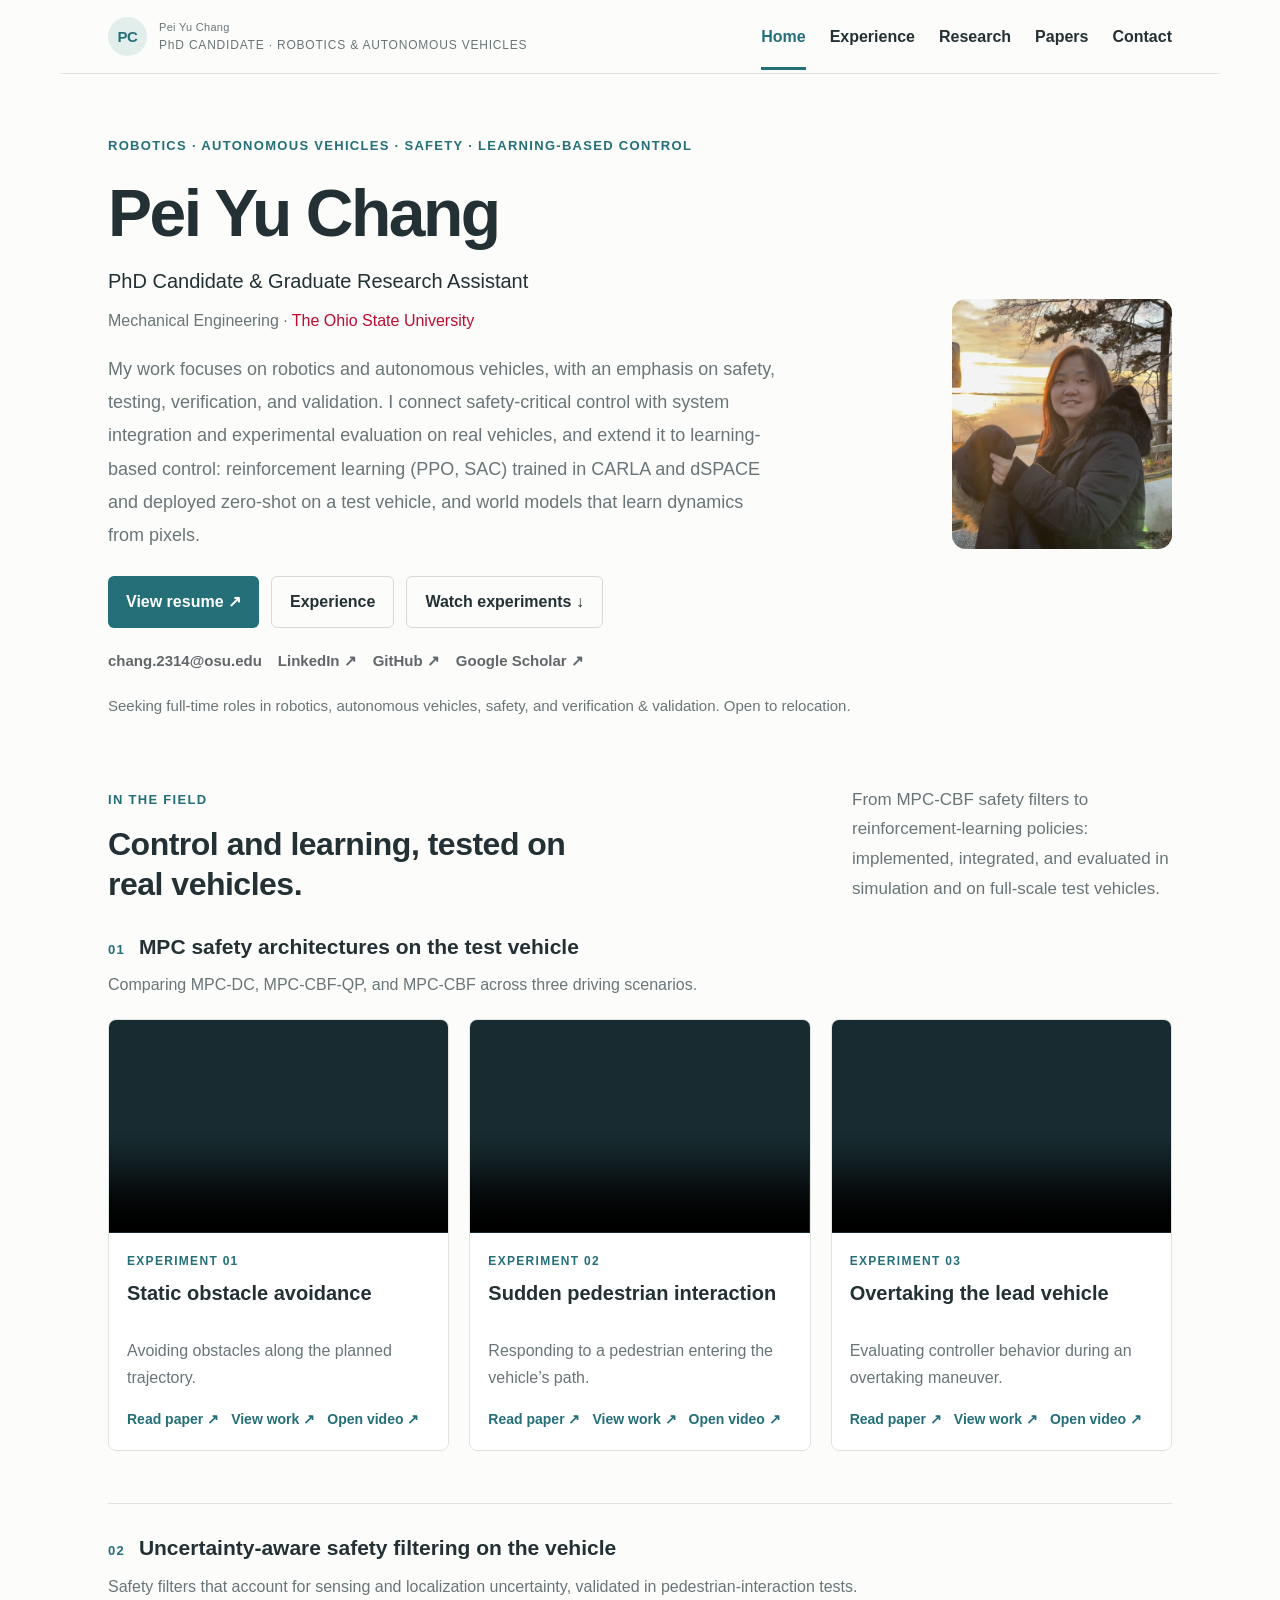
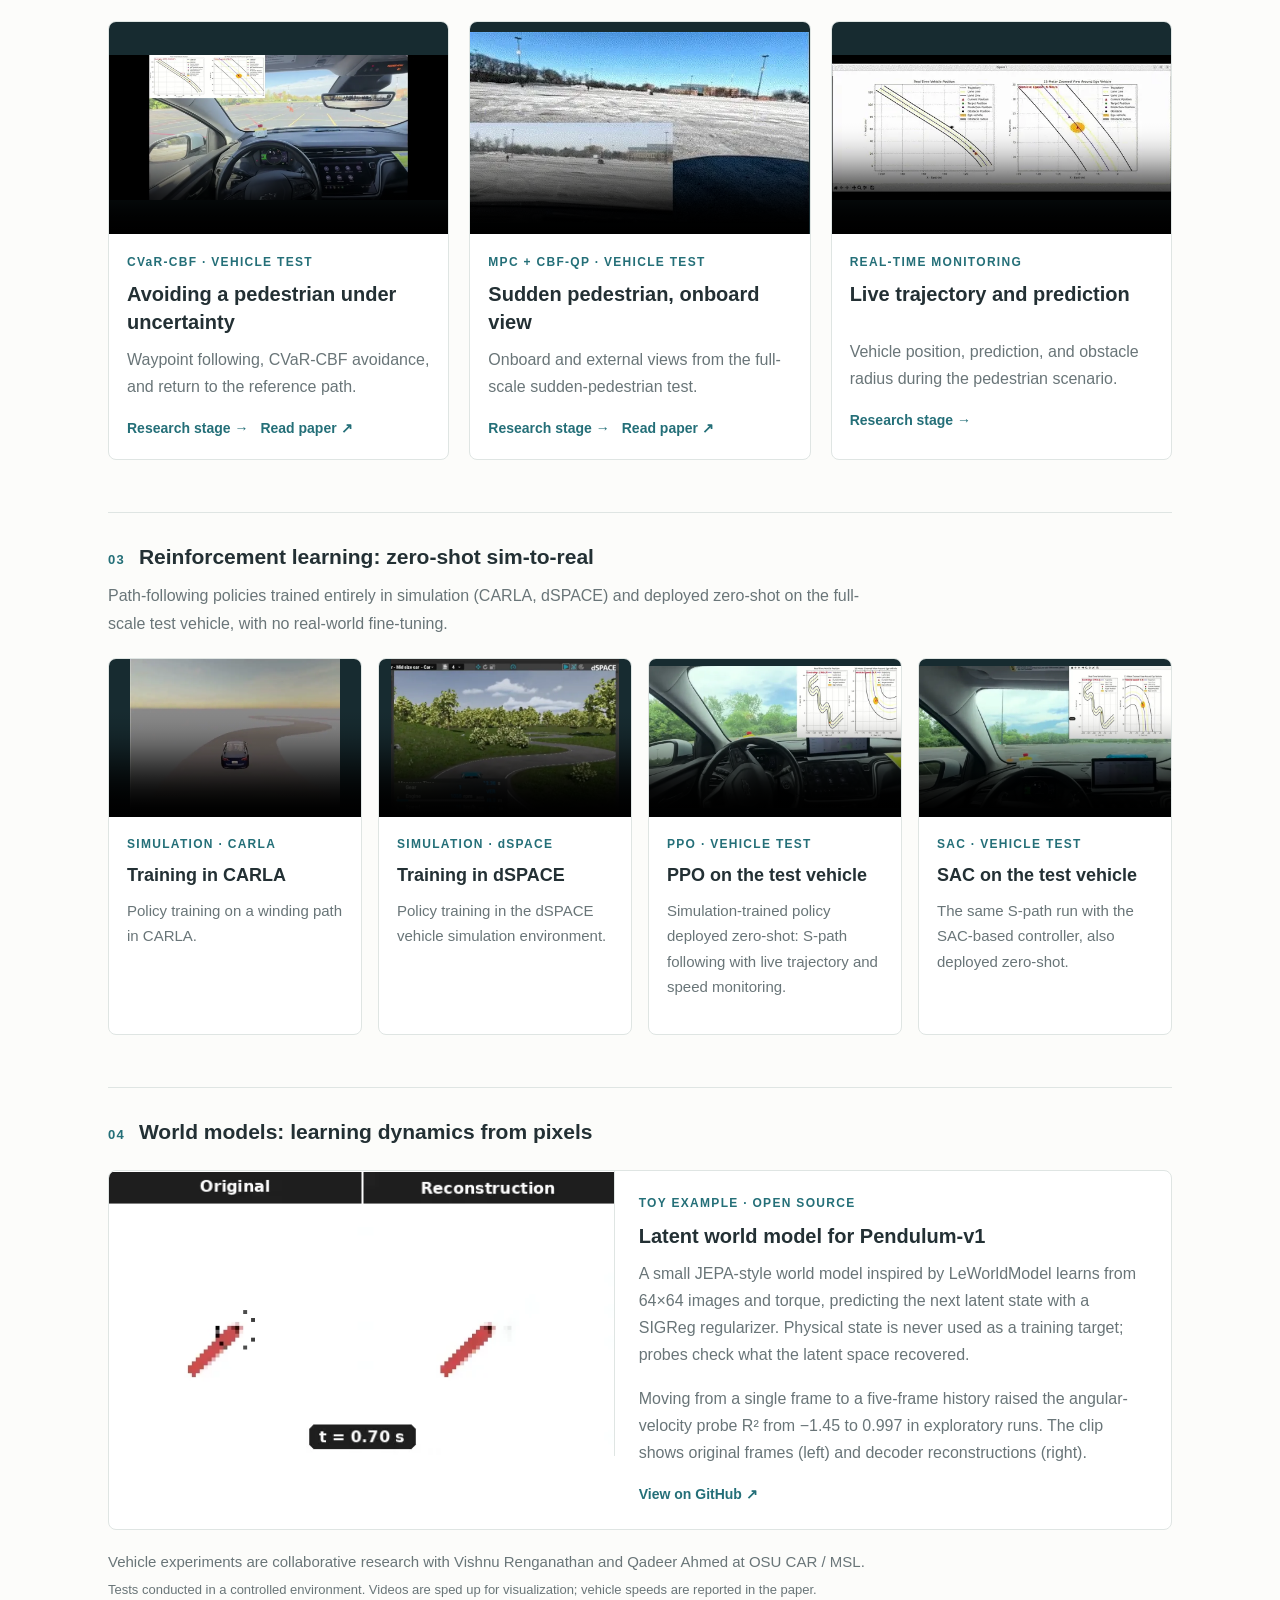
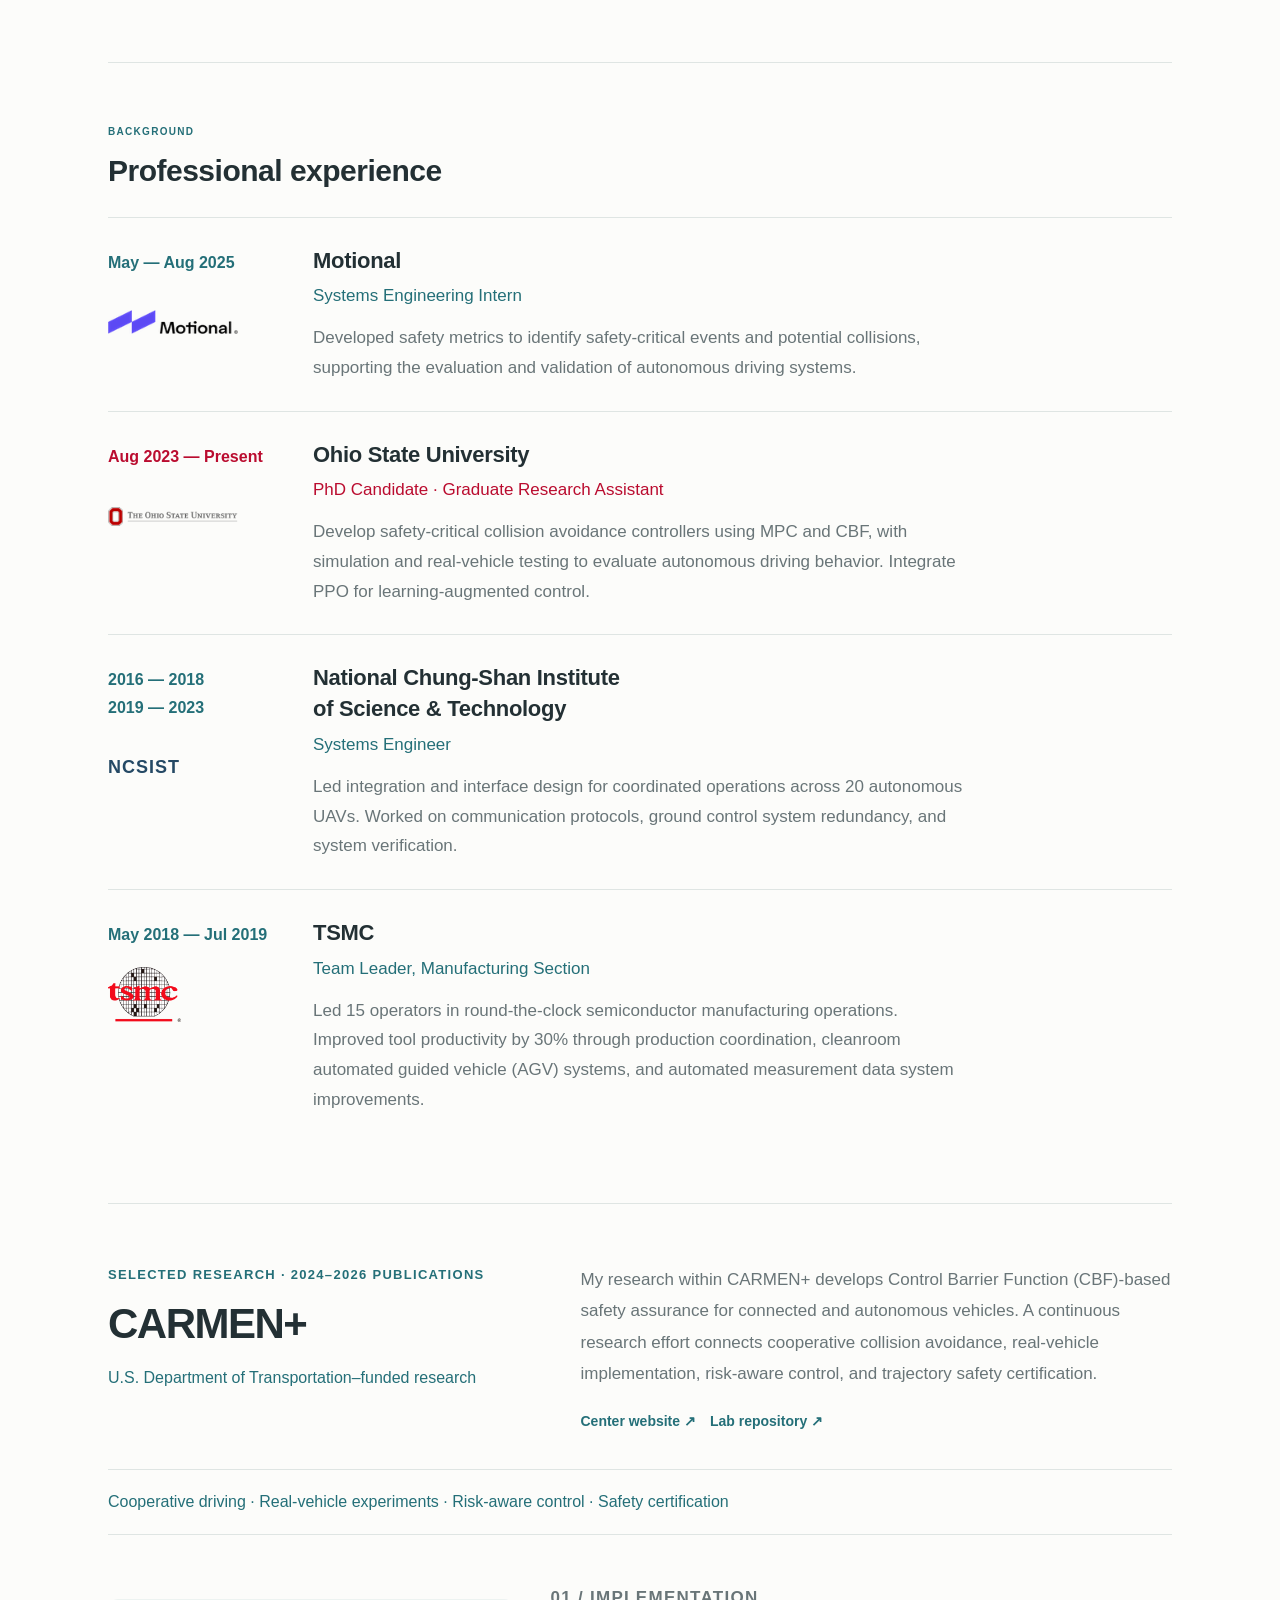
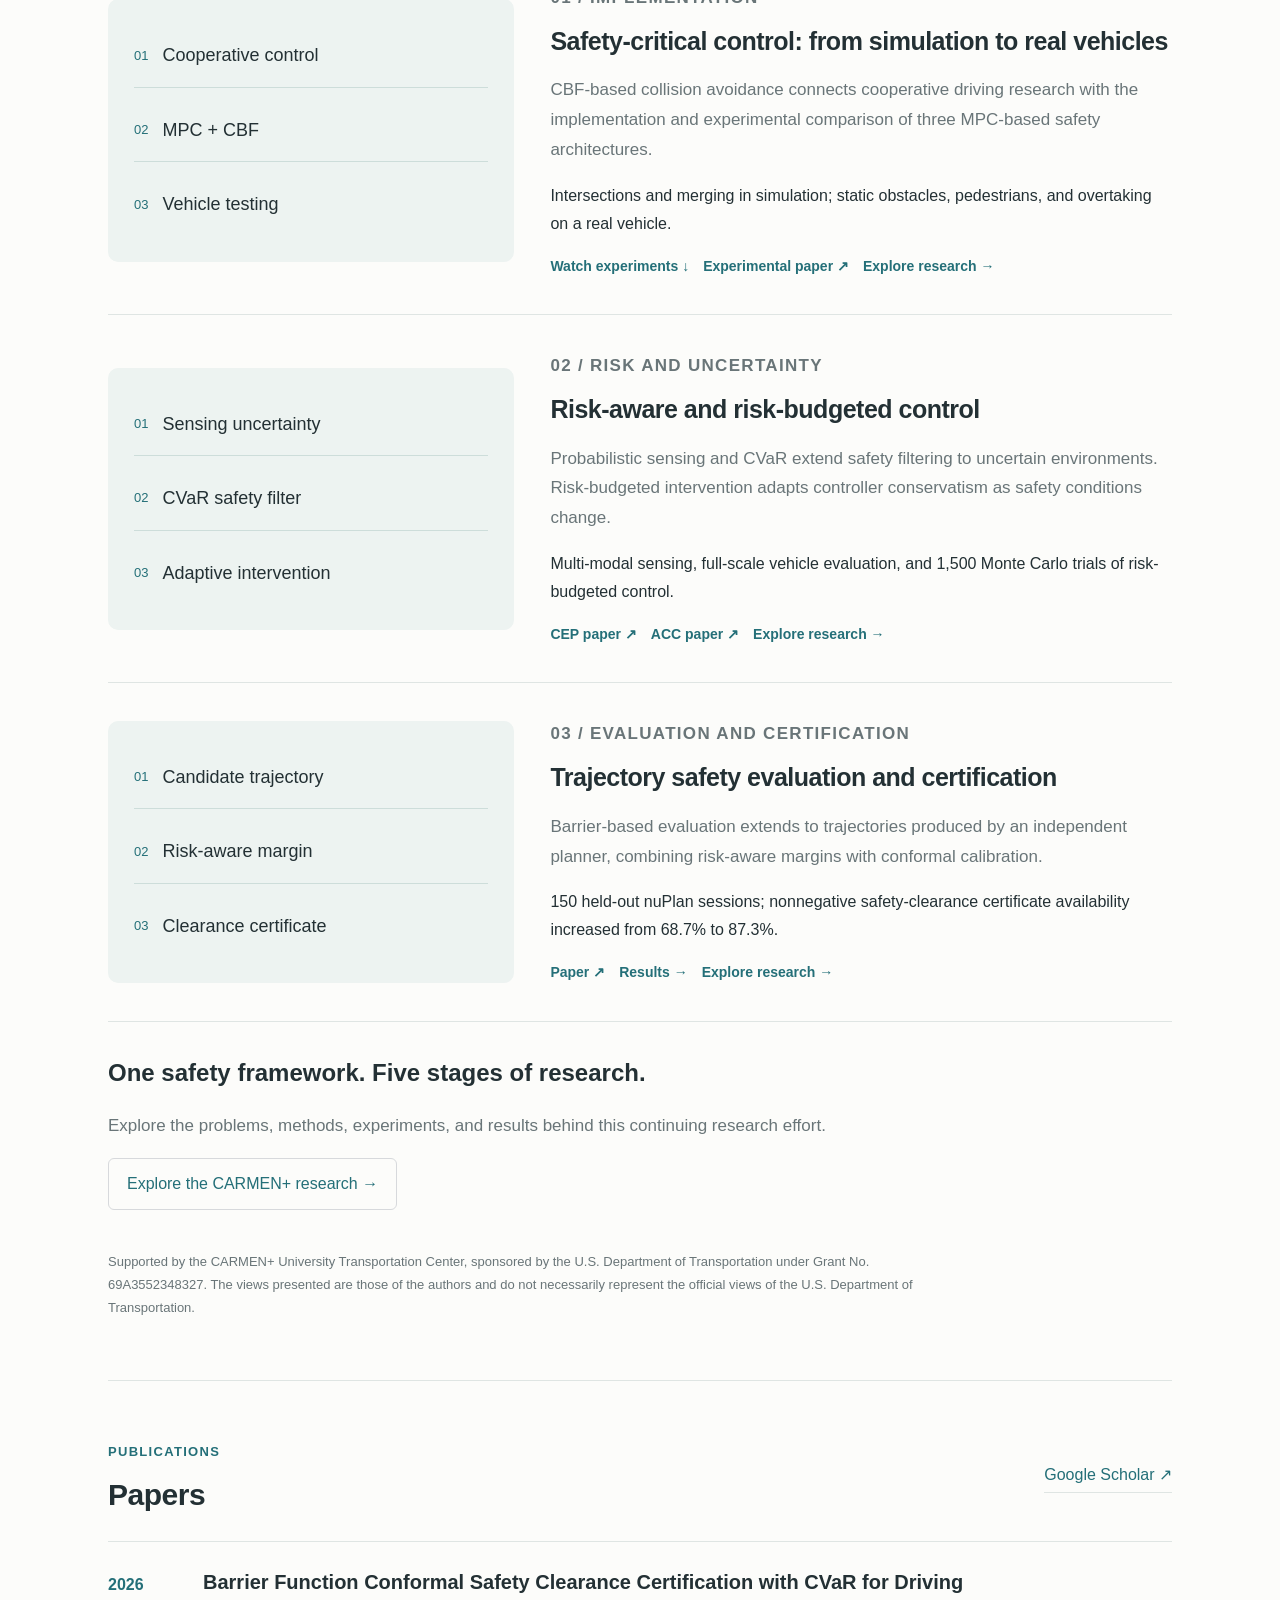
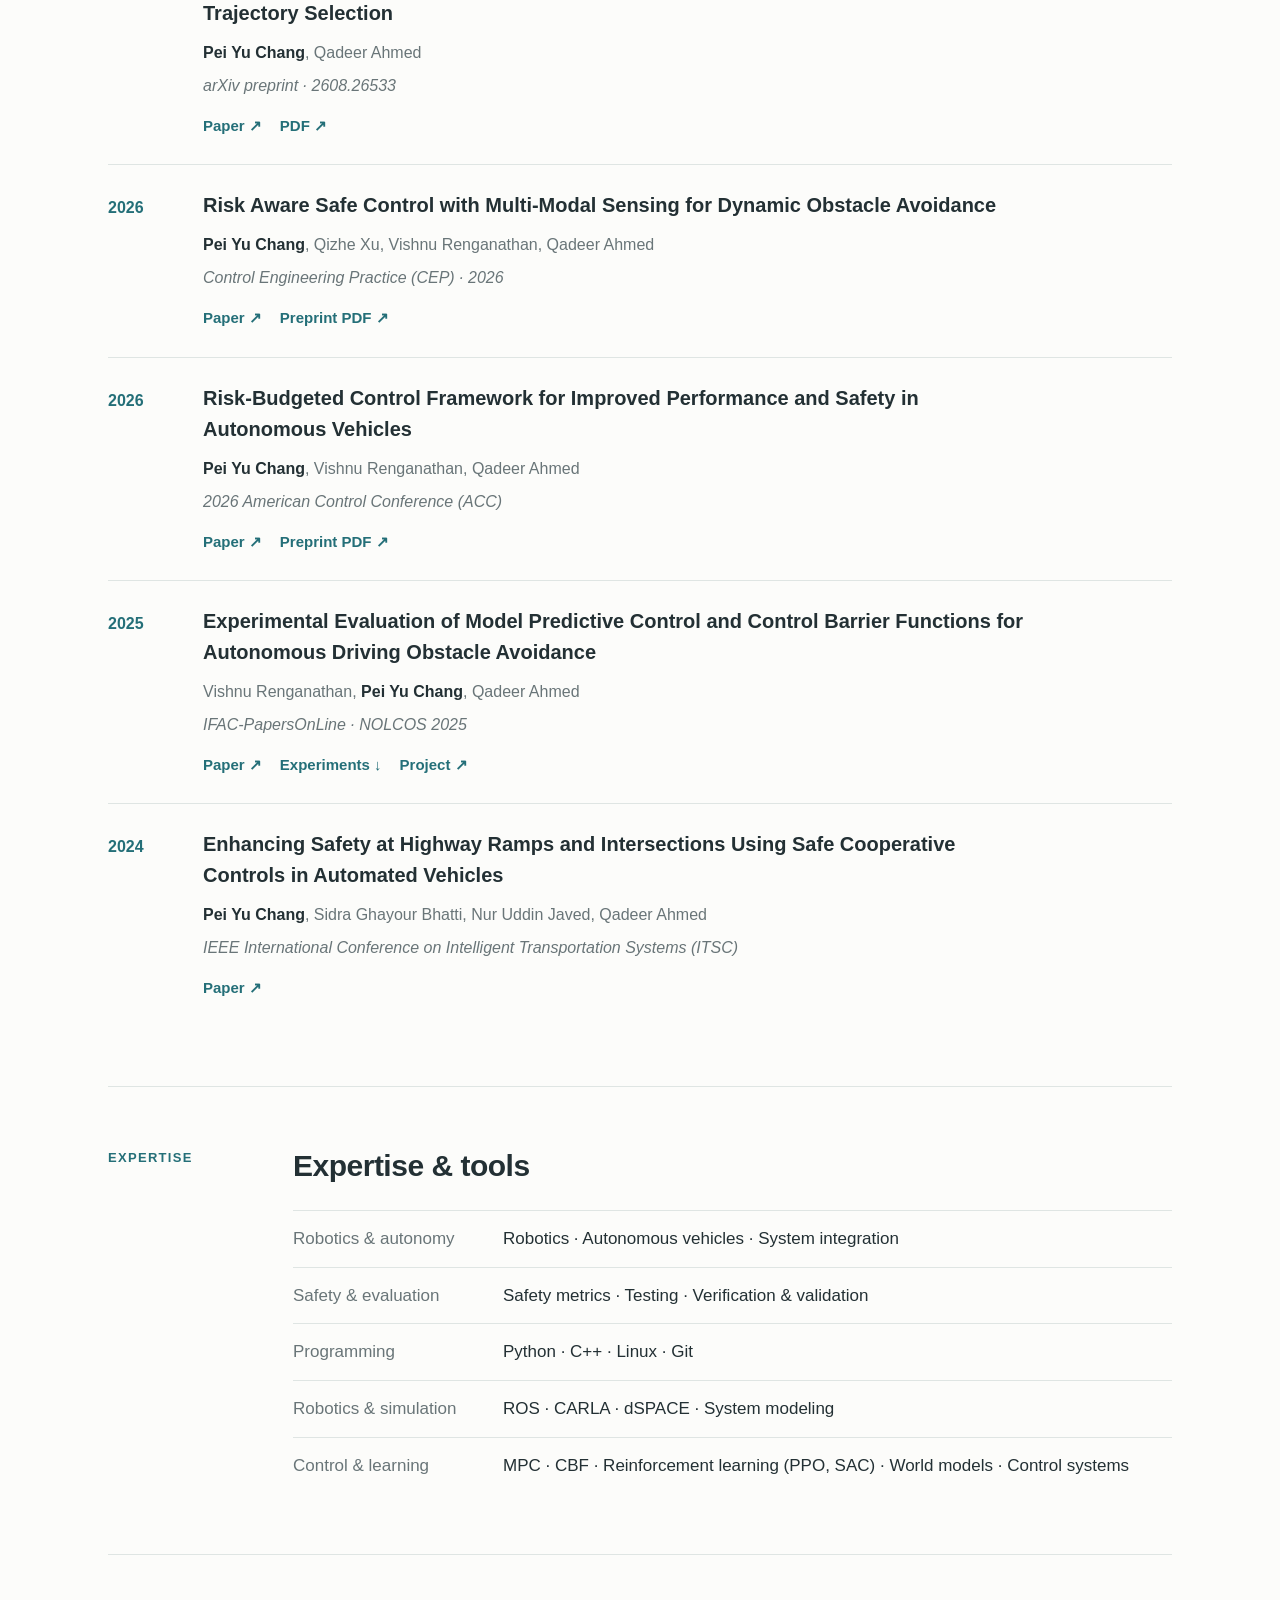
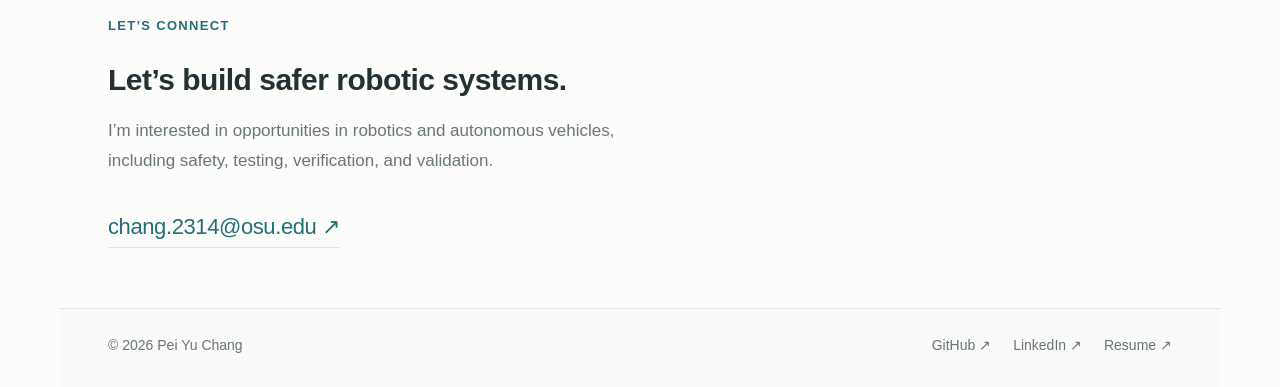
==== commit b196ec44: "Change affiliation to Mechanical Engineering Co-Authored-By: Claude Opus 5.5 <noreply@anthropic.com>" ====
--- a/index.html
+++ b/index.html
@@ -1,7 +1,7 @@
 <!doctype html>
 <html lang="en"><head><meta charset="utf-8"><meta name="viewport" content="width=device-width, initial-scale=1"><title>Pei Yu Chang | Robotics & Autonomous Vehicles</title><meta name="description" content="Pei Yu Chang — PhD candidate working in robotics, autonomous vehicles, safety, testing, verification and validation."><link rel="stylesheet" href="style.css?v=20261113c"><script async src="https://www.googletagmanager.com/gtag/js?id=G-Q72GWCVVLX"></script><script defer src="analytics.js"></script></head>
 <body><a class="skip" href="#main">Skip to content</a><header><a class="brand" href="#main"><b class="monogram">PC</b><span class="brandname">Pei Yu Chang<small>PhD CANDIDATE · ROBOTICS & AUTONOMOUS VEHICLES</small></span></a><nav aria-label="Main navigation"><a class="active" href="#main">Home</a><a href="#experience">Experience</a><a href="#work">Research</a><a href="#papers">Papers</a><a href="#contact">Contact</a></nav></header>
-<main id="main"><section class="hero"><div class="herogrid"><div><p class="eyebrow">ROBOTICS · AUTONOMOUS VEHICLES · SAFETY · LEARNING-BASED CONTROL</p><h1>Pei Yu Chang</h1><p class="position">PhD Candidate & Graduate Research Assistant</p><p class="affiliation">Mechanical & Aerospace Engineering · <a class="osu" href="https://www.osu.edu/" target="_blank" rel="noopener">The Ohio State University</a></p><p class="intro">My work focuses on robotics and autonomous vehicles, with an emphasis on safety, testing, verification, and validation. I connect safety-critical control with system integration and experimental evaluation on real vehicles, and extend it to learning-based control: reinforcement learning (PPO, SAC) trained in CARLA and dSPACE and deployed zero-shot on a test vehicle, and world models that learn dynamics from pixels.</p><div class="actions"><a class="button" href="https://pybearc.github.io/Resume_Pei_Yu_Chang.pdf" target="_blank" rel="noopener">View resume ↗</a><a class="outline" href="#experience">Experience</a><a class="outline" href="#experiments">Watch experiments ↓</a></div><div class="social"><a href="mailto:chang.2314@osu.edu">chang.2314@osu.edu</a><a href="https://linkedin.com/in/pei-yu-chang-2314c" target="_blank" rel="noopener">LinkedIn ↗</a><a href="https://github.com/PYBEARC" target="_blank" rel="noopener">GitHub ↗</a><a href="https://scholar.google.com/citations?user=QTgJ8wgAAAAJ&hl=en" target="_blank" rel="noopener">Google Scholar ↗</a></div><p class="availability">Seeking full-time roles in robotics, autonomous vehicles, safety, and verification & validation. Open to relocation.</p></div><figure class="profilephoto"><img src="assets/pei-yu-chang.jpg" alt="Pei Yu Chang outdoors at sunset" width="1368" height="1824" fetchpriority="high" decoding="async"></figure></div></section>
+<main id="main"><section class="hero"><div class="herogrid"><div><p class="eyebrow">ROBOTICS · AUTONOMOUS VEHICLES · SAFETY · LEARNING-BASED CONTROL</p><h1>Pei Yu Chang</h1><p class="position">PhD Candidate & Graduate Research Assistant</p><p class="affiliation">Mechanical Engineering · <a class="osu" href="https://www.osu.edu/" target="_blank" rel="noopener">The Ohio State University</a></p><p class="intro">My work focuses on robotics and autonomous vehicles, with an emphasis on safety, testing, verification, and validation. I connect safety-critical control with system integration and experimental evaluation on real vehicles, and extend it to learning-based control: reinforcement learning (PPO, SAC) trained in CARLA and dSPACE and deployed zero-shot on a test vehicle, and world models that learn dynamics from pixels.</p><div class="actions"><a class="button" href="https://pybearc.github.io/Resume_Pei_Yu_Chang.pdf" target="_blank" rel="noopener">View resume ↗</a><a class="outline" href="#experience">Experience</a><a class="outline" href="#experiments">Watch experiments ↓</a></div><div class="social"><a href="mailto:chang.2314@osu.edu">chang.2314@osu.edu</a><a href="https://linkedin.com/in/pei-yu-chang-2314c" target="_blank" rel="noopener">LinkedIn ↗</a><a href="https://github.com/PYBEARC" target="_blank" rel="noopener">GitHub ↗</a><a href="https://scholar.google.com/citations?user=QTgJ8wgAAAAJ&hl=en" target="_blank" rel="noopener">Google Scholar ↗</a></div><p class="availability">Seeking full-time roles in robotics, autonomous vehicles, safety, and verification & validation. Open to relocation.</p></div><figure class="profilephoto"><img src="assets/pei-yu-chang.jpg" alt="Pei Yu Chang outdoors at sunset" width="1368" height="1824" fetchpriority="high" decoding="async"></figure></div></section>
 <section id="experiments" class="experiments section"><div class="experimenthead"><div><p class="eyebrow">IN THE FIELD</p><h2>Control and learning, tested on real vehicles.</h2></div><p>From MPC-CBF safety filters to reinforcement-learning policies: implemented, integrated, and evaluated in simulation and on full-scale test vehicles.</p></div><h3 class="fieldgroup"><span>01</span>MPC safety architectures on the test vehicle</h3><p class="fieldnote">Comparing MPC-DC, MPC-CBF-QP, and MPC-CBF across three driving scenarios.</p><div class="videogrid"><article class="experiment"><div class="videoframe"><video controls playsinline muted loop preload="none" poster="https://github.com/user-attachments/assets/f1034199-e3f7-4d5f-b6a5-8e9a1a9bd224" aria-label="Static obstacle avoidance experimental video"><source src="https://raw.githubusercontent.com/OSU-CAR-MSL/NMPC-CBF-AV/main/Static%20Obstacle%20Scenario.mp4" type="video/mp4">Your browser does not support embedded video.</video></div><div class="videocopy"><p class="scenario">EXPERIMENT 01</p><h3>Static obstacle avoidance</h3><p>Avoiding obstacles along the planned trajectory.</p><div class="videolinks"><a href="https://www.sciencedirect.com/science/article/pii/S2405896325017422" target="_blank" rel="noopener">Read paper ↗</a><a href="https://github.com/OSU-CAR-MSL/NMPC-CBF-AV" target="_blank" rel="noopener">View work ↗</a><a href="https://raw.githubusercontent.com/OSU-CAR-MSL/NMPC-CBF-AV/main/Static%20Obstacle%20Scenario.mp4" target="_blank" rel="noopener">Open video ↗</a></div></div></article><article class="experiment"><div class="videoframe"><video controls playsinline muted loop preload="none" poster="https://github.com/user-attachments/assets/7cff3b7d-54f9-4db0-a61e-4c6f092ad3bc" aria-label="Sudden pedestrian interaction experimental video"><source src="https://raw.githubusercontent.com/OSU-CAR-MSL/NMPC-CBF-AV/main/Sudden%20Pedestrian%20Scenario.mp4" type="video/mp4">Your browser does not support embedded video.</video></div><div class="videocopy"><p class="scenario">EXPERIMENT 02</p><h3>Sudden pedestrian interaction</h3><p>Responding to a pedestrian entering the vehicle’s path.</p><div class="videolinks"><a href="https://www.sciencedirect.com/science/article/pii/S2405896325017422" target="_blank" rel="noopener">Read paper ↗</a><a href="https://github.com/OSU-CAR-MSL/NMPC-CBF-AV" target="_blank" rel="noopener">View work ↗</a><a href="https://raw.githubusercontent.com/OSU-CAR-MSL/NMPC-CBF-AV/main/Sudden%20Pedestrian%20Scenario.mp4" target="_blank" rel="noopener">Open video ↗</a></div></div></article><article class="experiment"><div class="videoframe"><video controls playsinline muted loop preload="none" poster="https://github.com/user-attachments/assets/b17d1c8c-8f3f-46e6-965d-a8ba9faf9f6b" aria-label="Overtaking the lead vehicle experimental video"><source src="https://raw.githubusercontent.com/OSU-CAR-MSL/NMPC-CBF-AV/main/Overtake%20Scenario.mp4" type="video/mp4">Your browser does not support embedded video.</video></div><div class="videocopy"><p class="scenario">EXPERIMENT 03</p><h3>Overtaking the lead vehicle</h3><p>Evaluating controller behavior during an overtaking maneuver.</p><div class="videolinks"><a href="https://www.sciencedirect.com/science/article/pii/S2405896325017422" target="_blank" rel="noopener">Read paper ↗</a><a href="https://github.com/OSU-CAR-MSL/NMPC-CBF-AV" target="_blank" rel="noopener">View work ↗</a><a href="https://raw.githubusercontent.com/OSU-CAR-MSL/NMPC-CBF-AV/main/Overtake%20Scenario.mp4" target="_blank" rel="noopener">Open video ↗</a></div></div></article></div><h3 class="fieldgroup"><span>02</span>Uncertainty-aware safety filtering on the vehicle</h3><p class="fieldnote">Safety filters that account for sensing and localization uncertainty, validated in pedestrian-interaction tests.</p><div class="videogrid"><article class="experiment"><div class="videoframe"><video controls playsinline muted loop preload="none" poster="assets/carmen/s3-cvar-vehicle-test.webp" aria-label="CVaR-CBF pedestrian avoidance vehicle test"><source src="assets/carmen/s3-cvar-vehicle-test.mp4" type="video/mp4">Your browser does not support embedded video.</video></div><div class="videocopy"><p class="scenario">CVaR-CBF · VEHICLE TEST</p><h3>Avoiding a pedestrian under uncertainty</h3><p>Waypoint following, CVaR-CBF avoidance, and return to the reference path.</p><div class="videolinks"><a href="carmen.html#uncertainty">Research stage →</a><a href="https://www.sciencedirect.com/science/article/pii/S0967066126003576" target="_blank" rel="noopener">Read paper ↗</a></div></div></article><article class="experiment"><div class="videoframe"><video controls playsinline muted loop preload="none" poster="assets/carmen/s2-pedestrian-onboard.webp" aria-label="Onboard footage of the sudden pedestrian test"><source src="assets/carmen/s2-pedestrian-onboard.mp4" type="video/mp4">Your browser does not support embedded video.</video></div><div class="videocopy"><p class="scenario">MPC + CBF-QP · VEHICLE TEST</p><h3>Sudden pedestrian, onboard view</h3><p>Onboard and external views from the full-scale sudden-pedestrian test.</p><div class="videolinks"><a href="carmen.html#vehicle">Research stage →</a><a href="https://www.sciencedirect.com/science/article/pii/S2405896325017422" target="_blank" rel="noopener">Read paper ↗</a></div></div></article><article class="experiment"><div class="videoframe"><video controls playsinline muted loop preload="none" poster="assets/carmen/s2-pedestrian-mpc-cbf-qp.webp" aria-label="Real-time vehicle position monitoring during the pedestrian test"><source src="assets/carmen/s2-pedestrian-mpc-cbf-qp.mp4" type="video/mp4">Your browser does not support embedded video.</video></div><div class="videocopy"><p class="scenario">REAL-TIME MONITORING</p><h3>Live trajectory and prediction</h3><p>Vehicle position, prediction, and obstacle radius during the pedestrian scenario.</p><div class="videolinks"><a href="carmen.html#vehicle">Research stage →</a></div></div></article></div><h3 class="fieldgroup"><span>03</span>Reinforcement learning: zero-shot sim-to-real</h3><p class="fieldnote">Path-following policies trained entirely in simulation (CARLA, dSPACE) and deployed zero-shot on the full-scale test vehicle, with no real-world fine-tuning.</p><div class="videogrid four"><article class="experiment"><div class="videoframe"><video controls playsinline muted loop preload="none" poster="assets/rl/carla-training.webp" aria-label="CARLA reinforcement learning training on a winding path"><source src="assets/rl/carla-training.mp4" type="video/mp4">Your browser does not support embedded video.</video></div><div class="videocopy"><p class="scenario">SIMULATION · CARLA</p><h3>Training in CARLA</h3><p>Policy training on a winding path in CARLA.</p><div class="videolinks"></div></div></article><article class="experiment"><div class="videoframe"><video controls playsinline muted loop preload="none" poster="assets/rl/dspace-training.webp" aria-label="dSPACE reinforcement learning training on a curved road"><source src="assets/rl/dspace-training.mp4" type="video/mp4">Your browser does not support embedded video.</video></div><div class="videocopy"><p class="scenario">SIMULATION · dSPACE</p><h3>Training in dSPACE</h3><p>Policy training in the dSPACE vehicle simulation environment.</p><div class="videolinks"></div></div></article><article class="experiment"><div class="videoframe"><video controls playsinline muted loop preload="none" poster="assets/rl/ppo-vehicle.webp" aria-label="PPO-based controller following an S-shaped path on the test vehicle"><source src="assets/rl/ppo-vehicle.mp4" type="video/mp4">Your browser does not support embedded video.</video></div><div class="videocopy"><p class="scenario">PPO · VEHICLE TEST</p><h3>PPO on the test vehicle</h3><p>Simulation-trained policy deployed zero-shot: S-path following with live trajectory and speed monitoring.</p><div class="videolinks"></div></div></article><article class="experiment"><div class="videoframe"><video controls playsinline muted loop preload="none" poster="assets/rl/sac-vehicle.webp" aria-label="SAC-based controller following an S-shaped path on the test vehicle"><source src="assets/rl/sac-vehicle.mp4" type="video/mp4">Your browser does not support embedded video.</video></div><div class="videocopy"><p class="scenario">SAC · VEHICLE TEST</p><h3>SAC on the test vehicle</h3><p>The same S-path run with the SAC-based controller, also deployed zero-shot.</p><div class="videolinks"></div></div></article></div><h3 class="fieldgroup"><span>04</span>World models: learning dynamics from pixels</h3><article class="wmcard"><div class="videoframe wmframe"><video autoplay muted loop playsinline preload="metadata" poster="assets/rl/wm-reconstruction.webp" aria-label="Pendulum observations and reconstructions from a latent world model"><source src="assets/rl/wm-reconstruction.mp4" type="video/mp4">Your browser does not support embedded video.</video></div><div class="videocopy"><p class="scenario">TOY EXAMPLE · OPEN SOURCE</p><h3>Latent world model for Pendulum-v1</h3><p>A small JEPA-style world model inspired by LeWorldModel learns from 64×64 images and torque, predicting the next latent state with a SIGReg regularizer. Physical state is never used as a training target; probes check what the latent space recovered.</p><p>Moving from a single frame to a five-frame history raised the angular-velocity probe R² from −1.45 to 0.997 in exploratory runs. The clip shows original frames (left) and decoder reconstructions (right).</p><div class="videolinks"><a href="https://github.com/PYBEARC/latent_wm_pendulum" target="_blank" rel="noopener">View on GitHub ↗</a></div></div></article><p class="collaboration">Vehicle experiments are collaborative research with Vishnu Renganathan and Qadeer Ahmed at OSU CAR / MSL.</p><p class="videonote">Tests conducted in a controlled environment. Videos are sped up for visualization; vehicle speeds are reported in the paper.</p></section><section id="experience" class="section"><div class="sectionhead"><p class="eyebrow">BACKGROUND</p><h2>Professional experience</h2></div><div class="rows"><article class="row"><div class="experience-meta"><p class="date">May — Aug 2025</p><span class="employerlogo"><img src="assets/motional-logo.png" alt="Motional logo" loading="lazy"></span></div><div><h3>Motional</h3><p class="role">Systems Engineering Intern</p><p>Developed safety metrics to identify safety-critical events and potential collisions, supporting the evaluation and validation of autonomous driving systems.</p></div><span class="tag">Autonomy evaluation</span></article><article class="row osu-row"><div class="experience-meta"><p class="date">Aug 2023 — Present</p><span class="employerlogo"><img src="assets/osu-logo.png" alt="Ohio State University logo" loading="lazy"></span></div><div><h3>Ohio State University</h3><p class="role">PhD Candidate · Graduate Research Assistant</p><p>Develop safety-critical collision avoidance controllers using MPC and CBF, with simulation and real-vehicle testing to evaluate autonomous driving behavior. Integrate PPO for learning-augmented control.</p></div><span class="tag">Control research</span></article><article class="row"><div class="experience-meta"><p class="date">2016 — 2018<br>2019 — 2023</p><span class="employerlogo employerwordmark">NCSIST</span></div><div><h3>National Chung-Shan Institute<br>of Science & Technology</h3><p class="role">Systems Engineer</p><p>Led integration and interface design for coordinated operations across 20 autonomous UAVs. Worked on communication protocols, ground control system redundancy, and system verification.</p></div><span class="tag">Systems integration</span></article><article class="row"><div class="experience-meta"><p class="date">May 2018 — Jul 2019</p><span class="employerlogo"><img src="assets/tsmc-logo.png" alt="TSMC logo" loading="lazy"></span></div><div><h3>TSMC</h3><p class="role">Team Leader, Manufacturing Section</p><p>Led 15 operators in round-the-clock semiconductor manufacturing operations. Improved tool productivity by 30% through production coordination, cleanroom automated guided vehicle (AGV) systems, and automated measurement data system improvements.</p></div><span class="tag">Manufacturing & automation</span></article></div></section>
 <section id="work" class="section carmen"><div class="carmenintro"><div><p class="eyebrow">SELECTED RESEARCH · 2024–2026 PUBLICATIONS</p><h2>CARMEN+</h2><p class="funding">U.S. Department of Transportation–funded research</p></div><div><p class="carmensummary">My research within CARMEN+ develops Control Barrier Function (CBF)-based safety assurance for connected and autonomous vehicles. A continuous research effort connects cooperative collision avoidance, real-vehicle implementation, risk-aware control, and trajectory safety certification.</p><div class="carmenlinks"><a href="https://utc.engineering.osu.edu/" target="_blank" rel="noopener">Center website ↗</a><a href="https://github.com/OSU-CAR-MSL/CARMEN_Plus" target="_blank" rel="noopener">Lab repository ↗</a></div></div></div><p class="research-scope">Cooperative driving · Real-vehicle experiments · Risk-aware control · Safety certification</p><div class="research-features"><article class="research-feature"><div class="research-visual" aria-label="Cooperative control, MPC + CBF, Vehicle testing"><div><span>01</span><strong>Cooperative control</strong></div><div><span>02</span><strong>MPC + CBF</strong></div><div><span>03</span><strong>Vehicle testing</strong></div></div><div><p class="eyebrow">01 / IMPLEMENTATION</p><h3>Safety-critical control: from simulation to real vehicles</h3><p>CBF-based collision avoidance connects cooperative driving research with the implementation and experimental comparison of three MPC-based safety architectures.</p><p class="research-evidence">Intersections and merging in simulation; static obstacles, pedestrians, and overtaking on a real vehicle.</p><div class="carmenlinks"><a href="#experiments">Watch experiments ↓</a><a href="https://www.sciencedirect.com/science/article/pii/S2405896325017422" target="_blank" rel="noopener">Experimental paper ↗</a><a href="carmen.html#vehicle">Explore research →</a></div></div></article><article class="research-feature"><div class="research-visual" aria-label="Sensing uncertainty, CVaR safety filter, Adaptive intervention"><div><span>01</span><strong>Sensing uncertainty</strong></div><div><span>02</span><strong>CVaR safety filter</strong></div><div><span>03</span><strong>Adaptive intervention</strong></div></div><div><p class="eyebrow">02 / RISK AND UNCERTAINTY</p><h3>Risk-aware and risk-budgeted control</h3><p>Probabilistic sensing and CVaR extend safety filtering to uncertain environments. Risk-budgeted intervention adapts controller conservatism as safety conditions change.</p><p class="research-evidence">Multi-modal sensing, full-scale vehicle evaluation, and 1,500 Monte Carlo trials of risk-budgeted control.</p><div class="carmenlinks"><a href="https://www.sciencedirect.com/science/article/pii/S0967066126003576" target="_blank" rel="noopener">CEP paper ↗</a><a href="https://ieeexplore.ieee.org/abstract/document/11615901" target="_blank" rel="noopener">ACC paper ↗</a><a href="carmen.html#uncertainty">Explore research →</a></div></div></article><article class="research-feature"><div class="research-visual" aria-label="Candidate trajectory, Risk-aware margin, Clearance certificate"><div><span>01</span><strong>Candidate trajectory</strong></div><div><span>02</span><strong>Risk-aware margin</strong></div><div><span>03</span><strong>Clearance certificate</strong></div></div><div><p class="eyebrow">03 / EVALUATION AND CERTIFICATION</p><h3>Trajectory safety evaluation and certification</h3><p>Barrier-based evaluation extends to trajectories produced by an independent planner, combining risk-aware margins with conformal calibration.</p><p class="research-evidence">150 held-out nuPlan sessions; nonnegative safety-clearance certificate availability increased from 68.7% to 87.3%.</p><div class="carmenlinks"><a href="https://arxiv.org/abs/2608.26533" target="_blank" rel="noopener">Paper ↗</a><a href="carmen.html#certification">Results →</a><a href="carmen.html#certification">Explore research →</a></div></div></article></div><div class="research-next"><h3>One safety framework. Five stages of research.</h3><p>Explore the problems, methods, experiments, and results behind this continuing research effort.</p><a class="outline" href="carmen.html">Explore the CARMEN+ research →</a></div><p class="fundingnote">Supported by the CARMEN+ University Transportation Center, sponsored by the U.S. Department of Transportation under Grant No. 69A3552348327. The views presented are those of the authors and do not necessarily represent the official views of the U.S. Department of Transportation.</p></section>
 <section class="section papers" id="papers"><div class="papershead"><div><p class="eyebrow">PUBLICATIONS</p><h2>Papers</h2></div><a class="scholarlink" href="https://scholar.google.com/citations?user=QTgJ8wgAAAAJ&hl=en" target="_blank" rel="noopener">Google Scholar ↗</a></div><div class="paperlist"><article class="paper"><p class="paperyear">2026</p><div><h3><a href="https://arxiv.org/abs/2608.26533" target="_blank" rel="noopener">Barrier Function Conformal Safety Clearance Certification with CVaR for Driving Trajectory Selection</a></h3><p class="authors"><strong>Pei Yu Chang</strong>, Qadeer Ahmed</p><p class="venue">arXiv preprint · 2608.26533</p><div class="paperlinks"><a href="https://arxiv.org/abs/2608.26533" target="_blank" rel="noopener">Paper ↗</a><a href="https://arxiv.org/pdf/2608.26533" target="_blank" rel="noopener">PDF ↗</a></div></div></article><article class="paper"><p class="paperyear">2026</p><div><h3><a href="https://www.sciencedirect.com/science/article/pii/S0967066126003576" target="_blank" rel="noopener">Risk Aware Safe Control with Multi-Modal Sensing for Dynamic Obstacle Avoidance</a></h3><p class="authors"><strong>Pei Yu Chang</strong>, Qizhe Xu, Vishnu Renganathan, Qadeer Ahmed</p><p class="venue">Control Engineering Practice (CEP) · 2026</p><div class="paperlinks"><a href="https://www.sciencedirect.com/science/article/pii/S0967066126003576" target="_blank" rel="noopener">Paper ↗</a><a href="https://arxiv.org/pdf/2511.01403" target="_blank" rel="noopener">Preprint PDF ↗</a></div></div></article><article class="paper"><p class="paperyear">2026</p><div><h3><a href="https://ieeexplore.ieee.org/abstract/document/11615901" target="_blank" rel="noopener">Risk-Budgeted Control Framework for Improved Performance and Safety in Autonomous Vehicles</a></h3><p class="authors"><strong>Pei Yu Chang</strong>, Vishnu Renganathan, Qadeer Ahmed</p><p class="venue">2026 American Control Conference (ACC)</p><div class="paperlinks"><a href="https://ieeexplore.ieee.org/abstract/document/11615901" target="_blank" rel="noopener">Paper ↗</a><a href="https://arxiv.org/pdf/2510.10442" target="_blank" rel="noopener">Preprint PDF ↗</a></div></div></article><article class="paper"><p class="paperyear">2025</p><div><h3><a href="https://www.sciencedirect.com/science/article/pii/S2405896325017422" target="_blank" rel="noopener">Experimental Evaluation of Model Predictive Control and Control Barrier Functions for Autonomous Driving Obstacle Avoidance</a></h3><p class="authors">Vishnu Renganathan, <strong>Pei Yu Chang</strong>, Qadeer Ahmed</p><p class="venue">IFAC-PapersOnLine · NOLCOS 2025</p><div class="paperlinks"><a href="https://www.sciencedirect.com/science/article/pii/S2405896325017422" target="_blank" rel="noopener">Paper ↗</a><a href="#experiments">Experiments ↓</a><a href="https://github.com/OSU-CAR-MSL/NMPC-CBF-AV" target="_blank" rel="noopener">Project ↗</a></div></div></article><article class="paper"><p class="paperyear">2024</p><div><h3><a href="https://ieeexplore.ieee.org/document/10920020" target="_blank" rel="noopener">Enhancing Safety at Highway Ramps and Intersections Using Safe Cooperative Controls in Automated Vehicles</a></h3><p class="authors"><strong>Pei Yu Chang</strong>, Sidra Ghayour Bhatti, Nur Uddin Javed, Qadeer Ahmed</p><p class="venue">IEEE International Conference on Intelligent Transportation Systems (ITSC)</p><div class="paperlinks"><a href="https://ieeexplore.ieee.org/document/10920020" target="_blank" rel="noopener">Paper ↗</a></div></div></article></div></section><section class="section skills"><p class="eyebrow">EXPERTISE</p><div><h2>Expertise & tools</h2><dl><div><dt>Robotics & autonomy</dt><dd>Robotics · Autonomous vehicles · System integration</dd></div><div><dt>Safety & evaluation</dt><dd>Safety metrics · Testing · Verification & validation</dd></div><div><dt>Programming</dt><dd>Python · C++ · Linux · Git</dd></div><div><dt>Robotics & simulation</dt><dd>ROS · CARLA · dSPACE · System modeling</dd></div><div><dt>Control & learning</dt><dd>MPC · CBF · Reinforcement learning (PPO, SAC) · World models · Control systems</dd></div></dl></div></section>
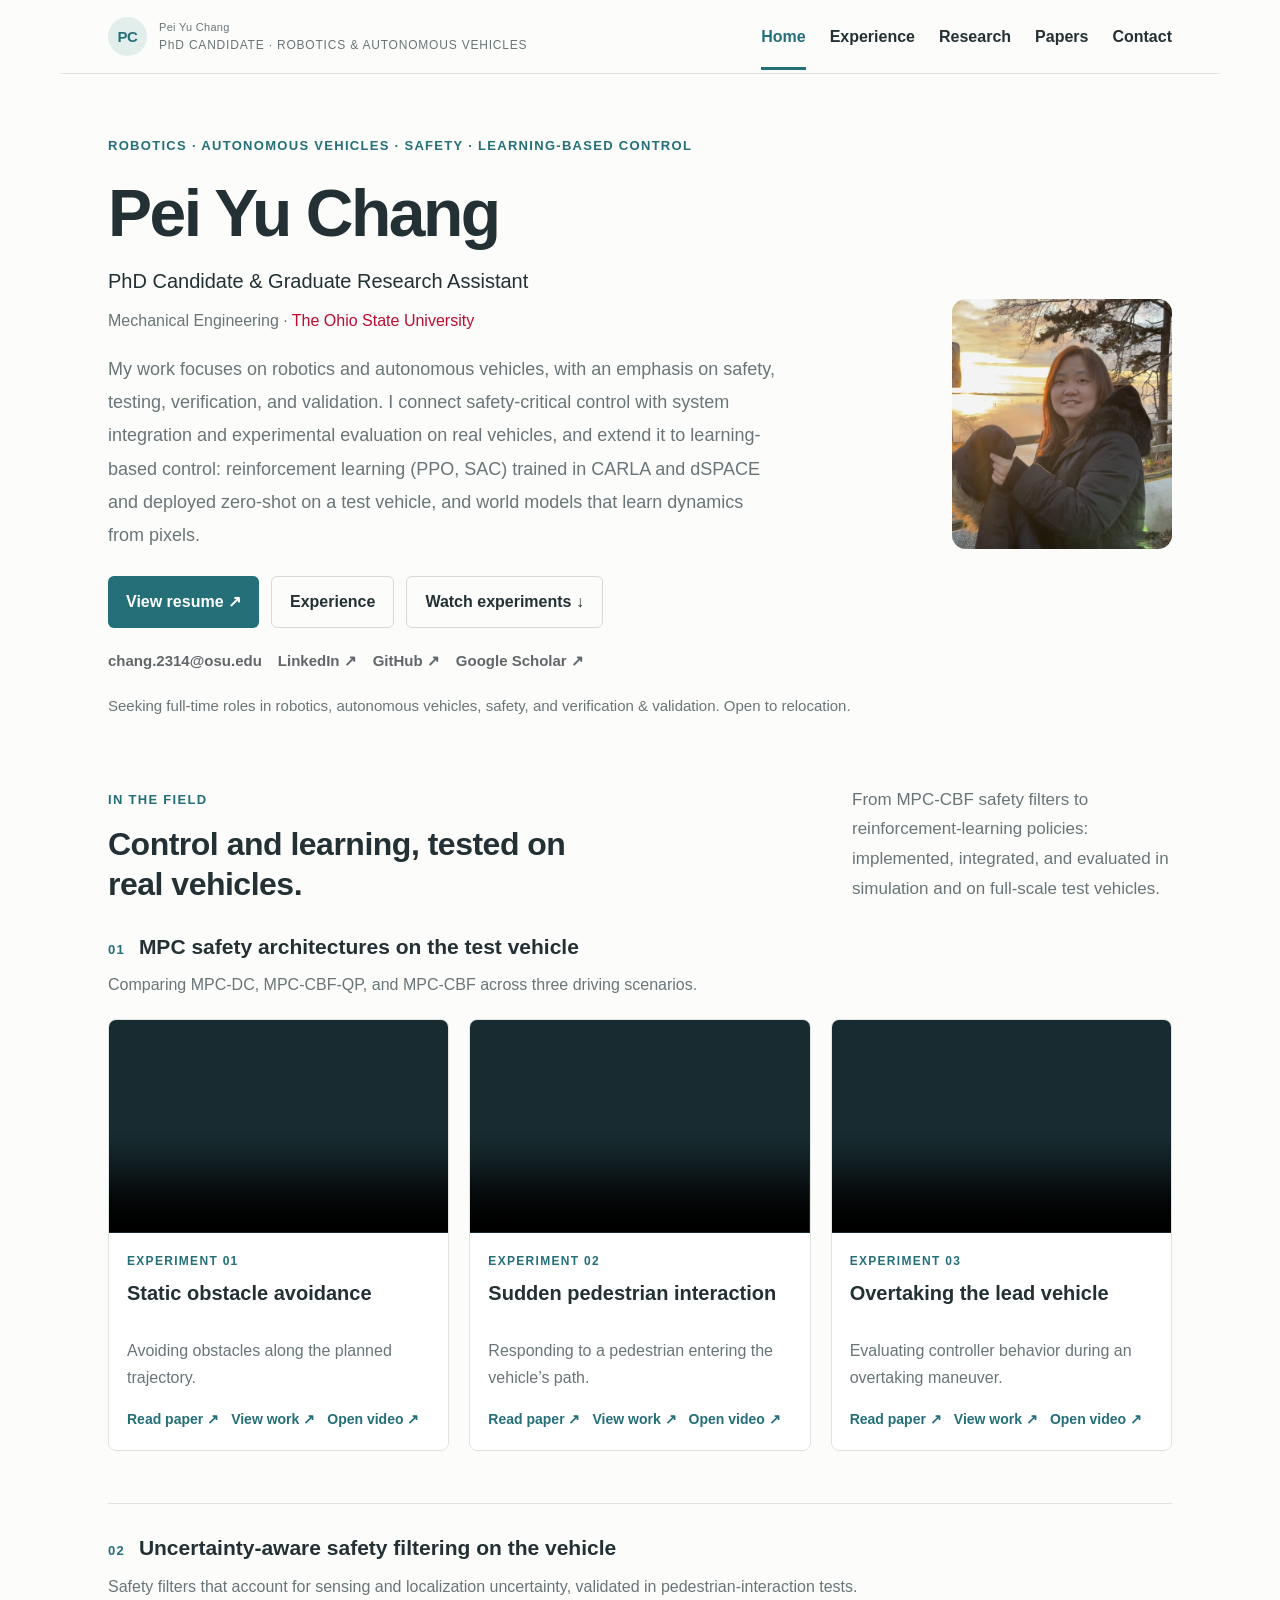
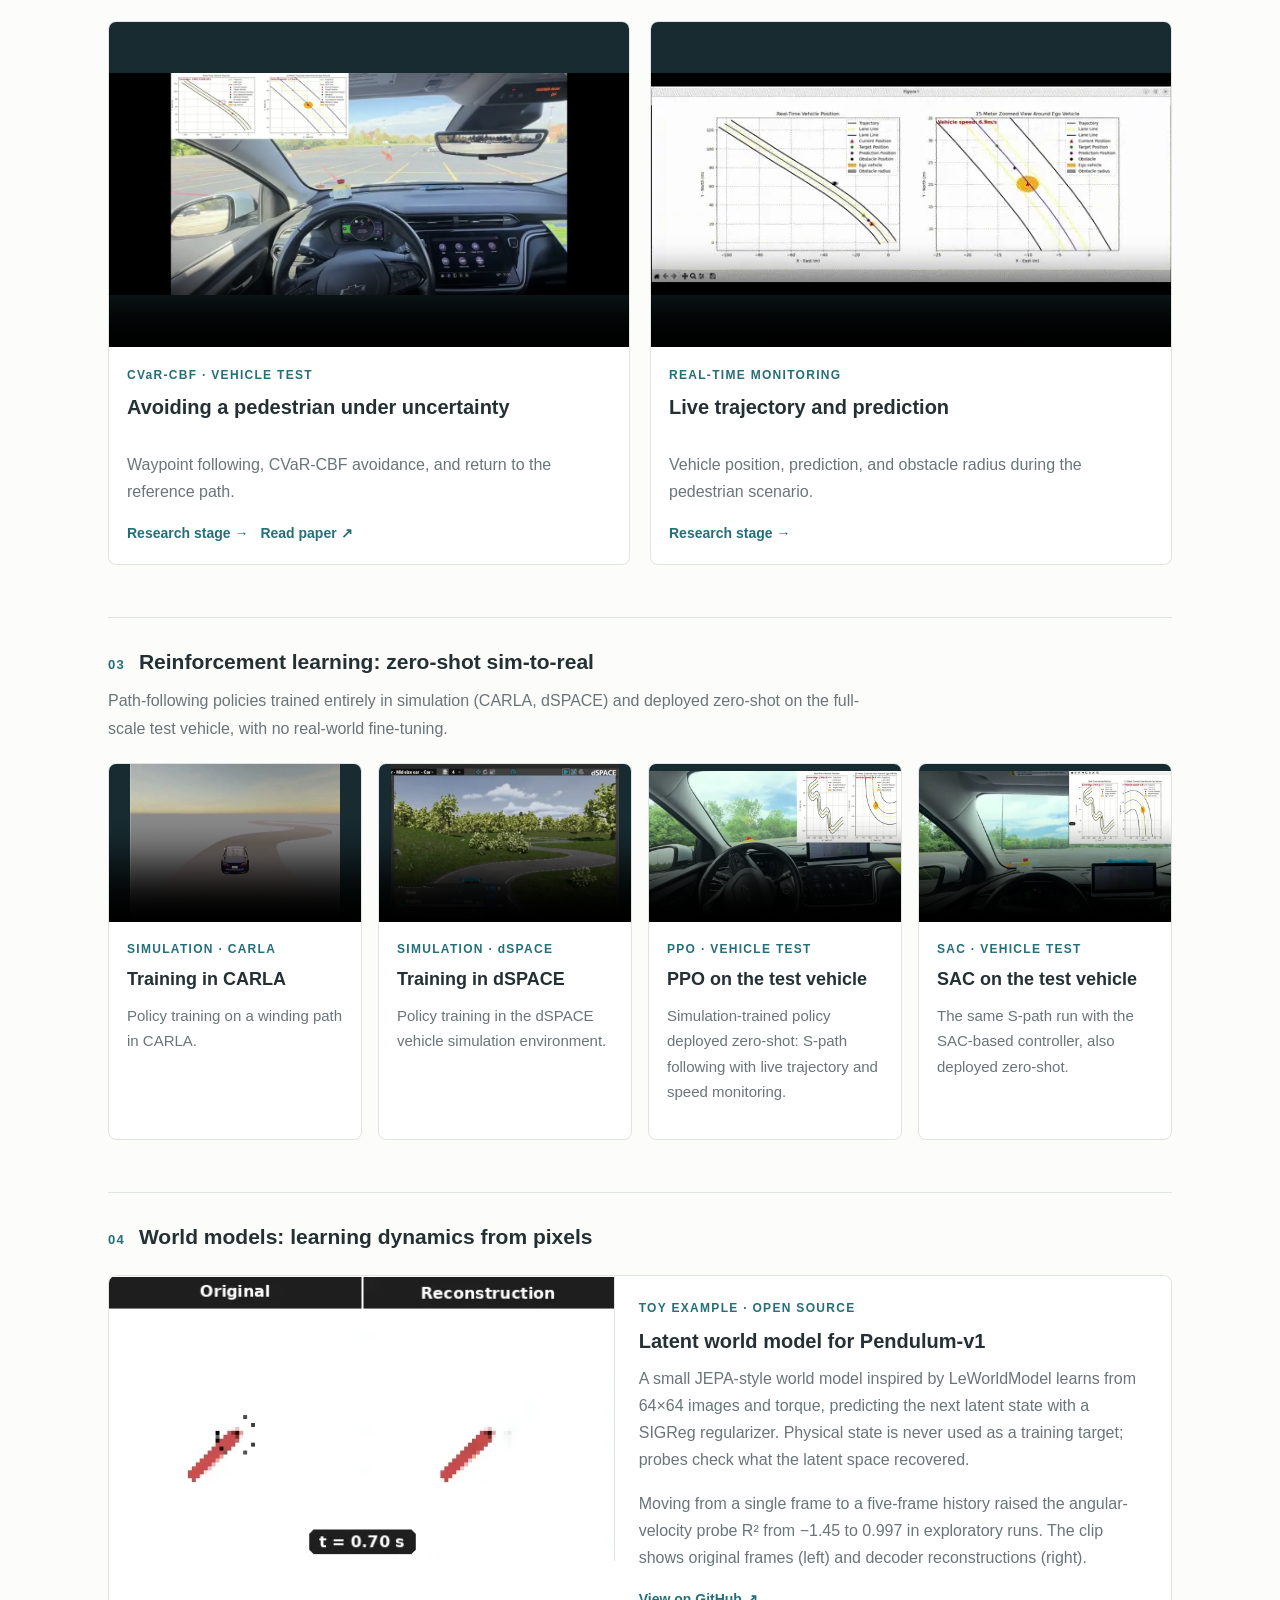
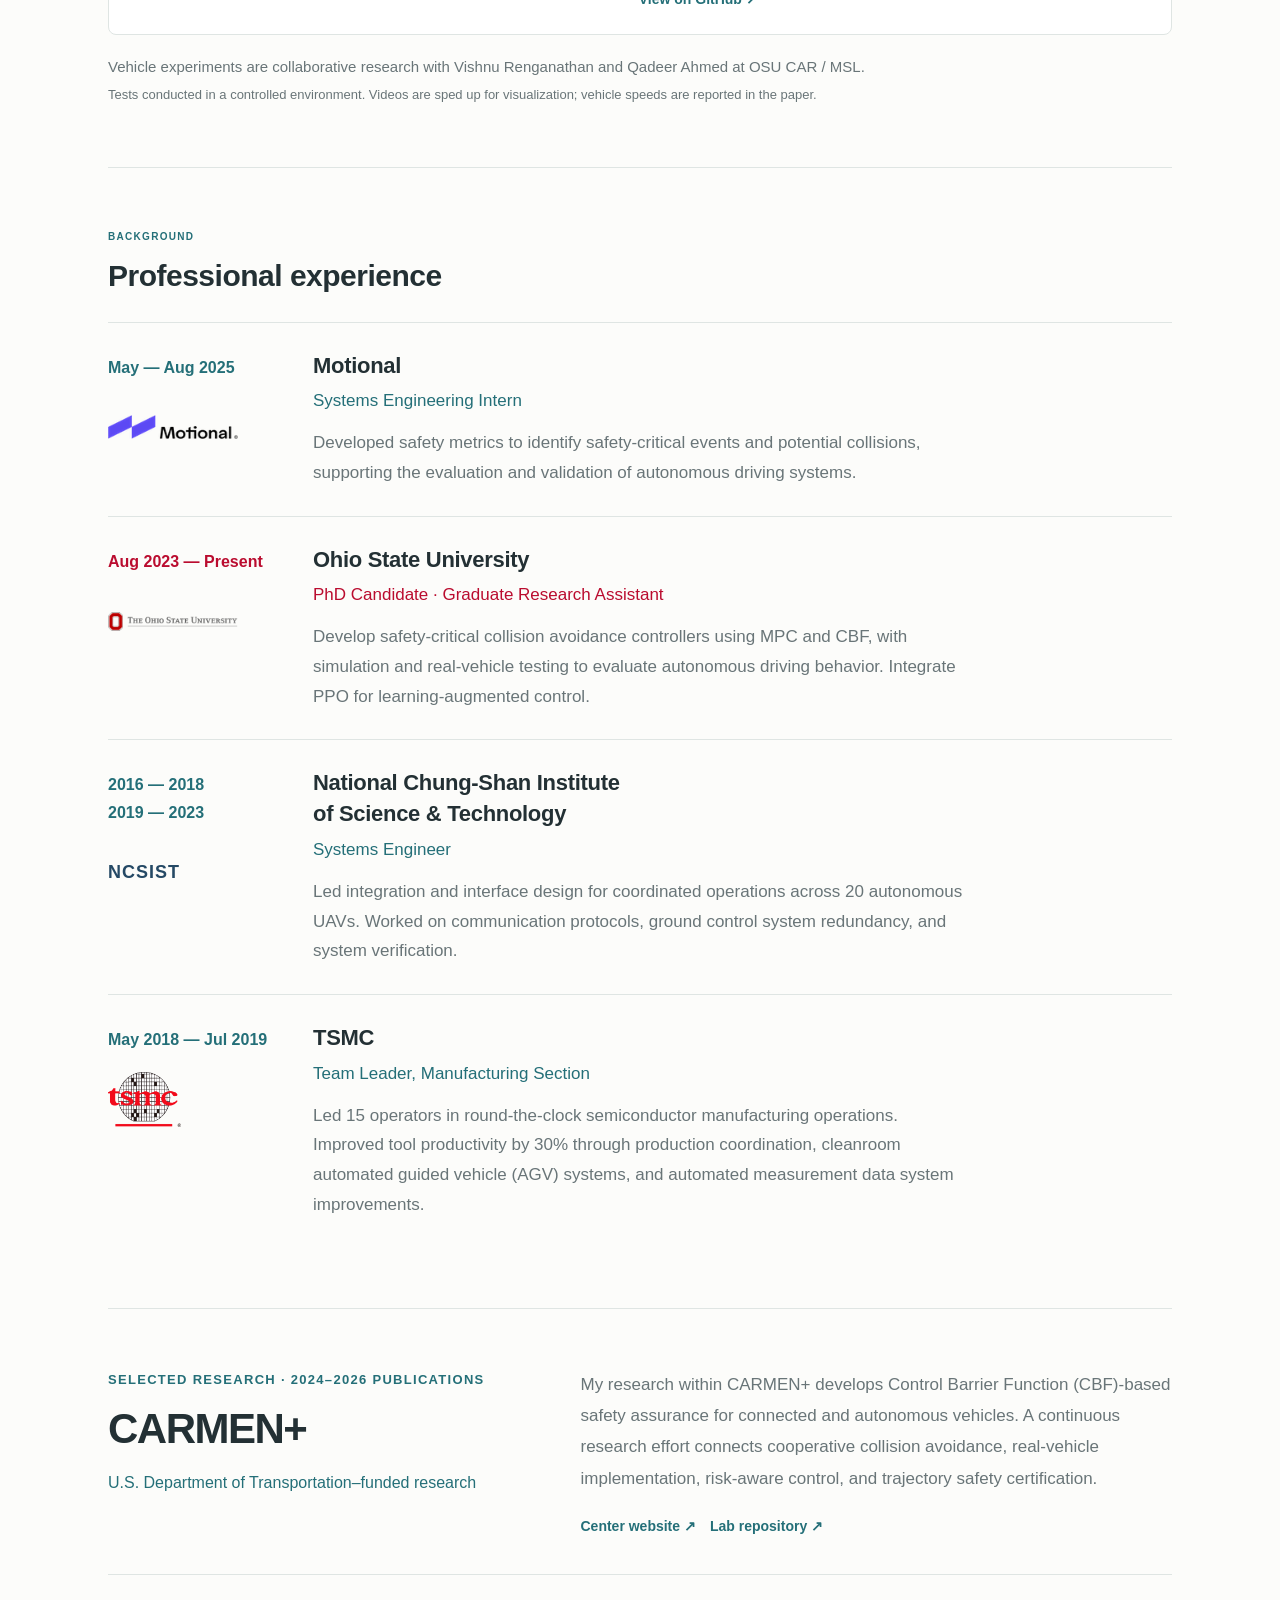
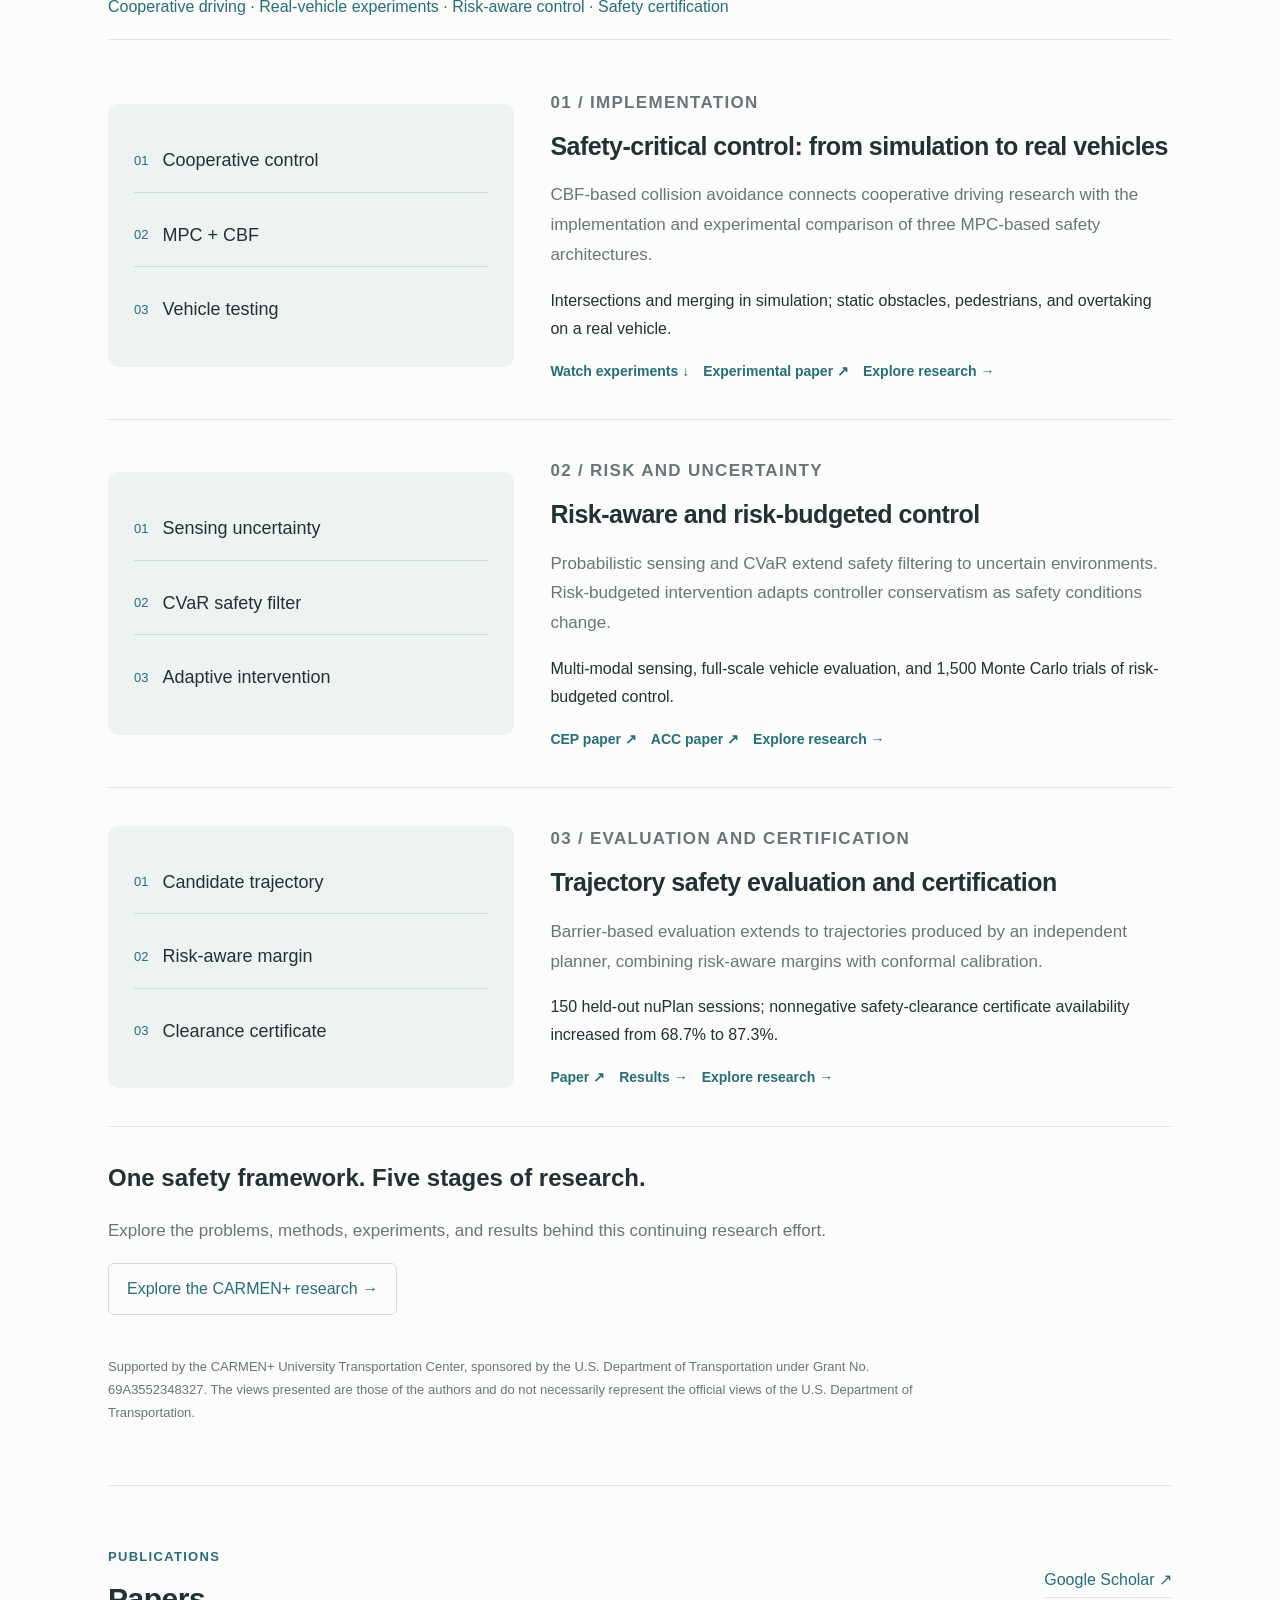
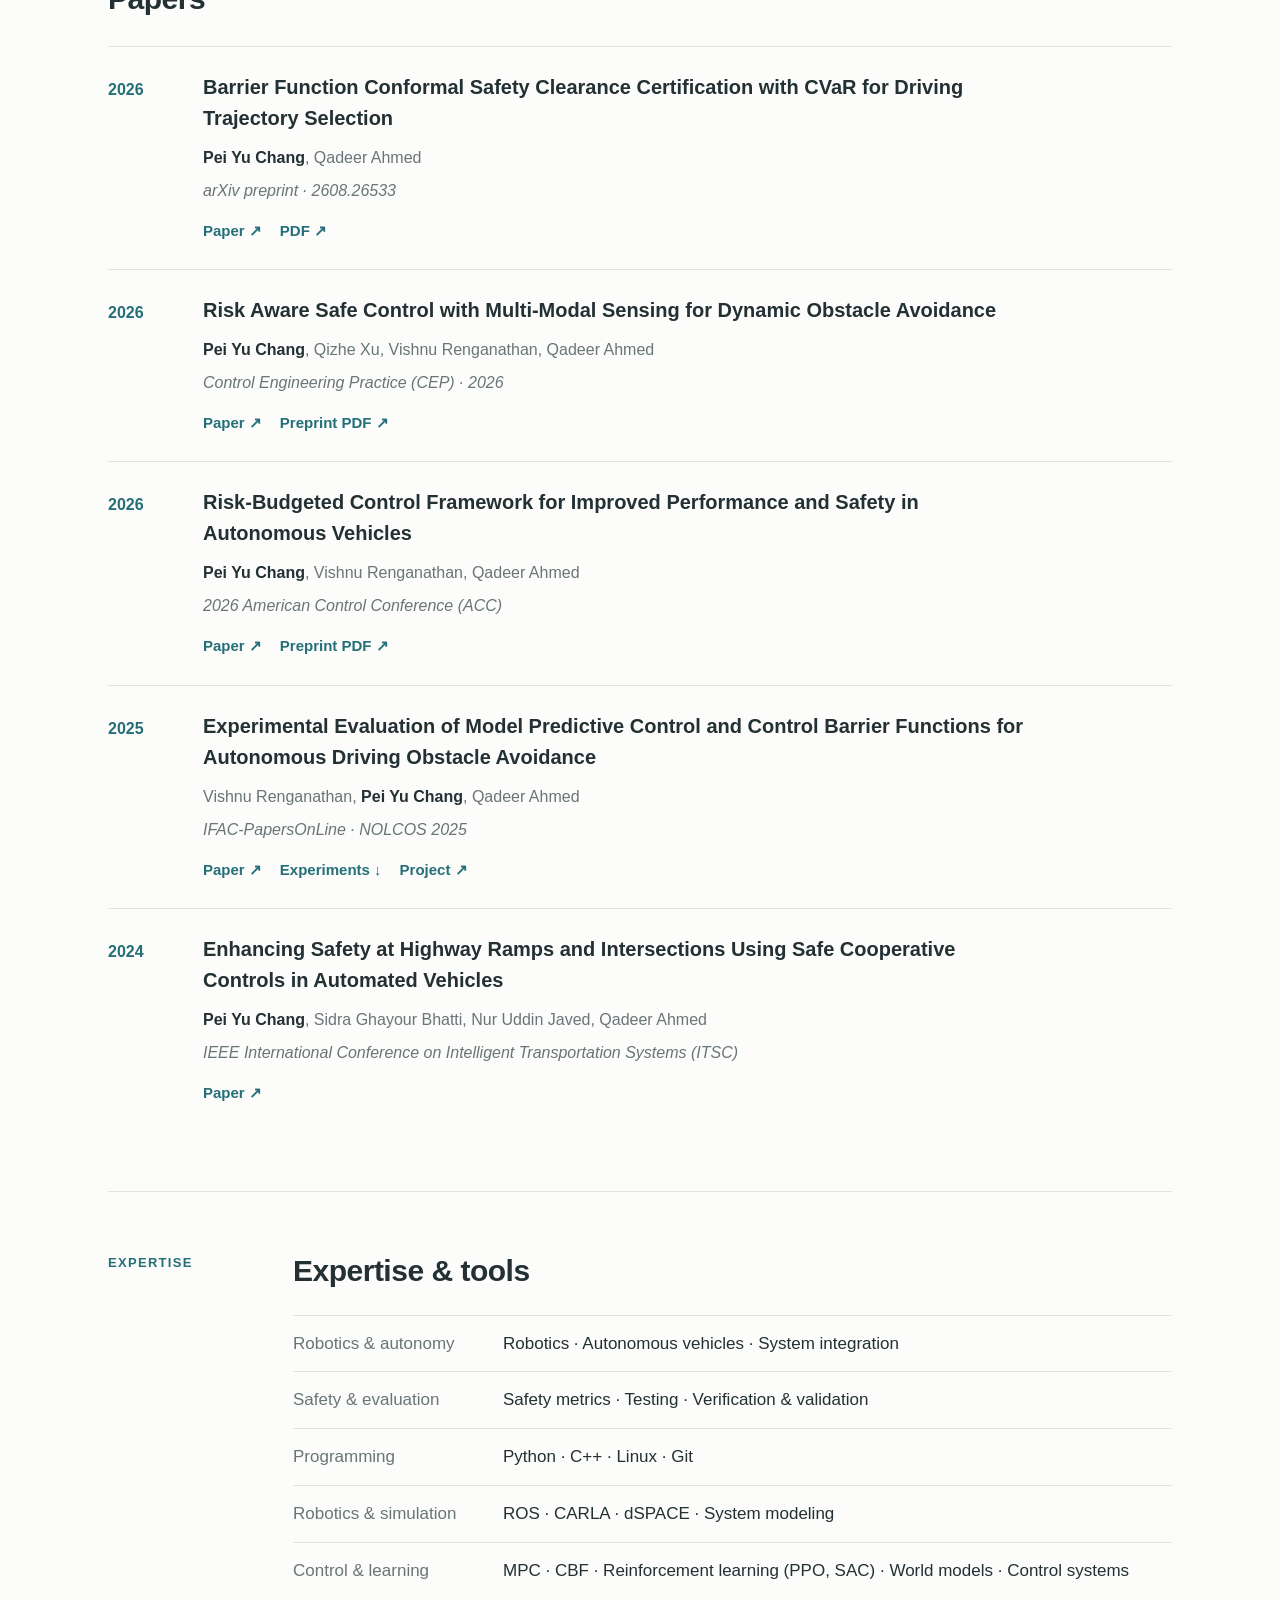
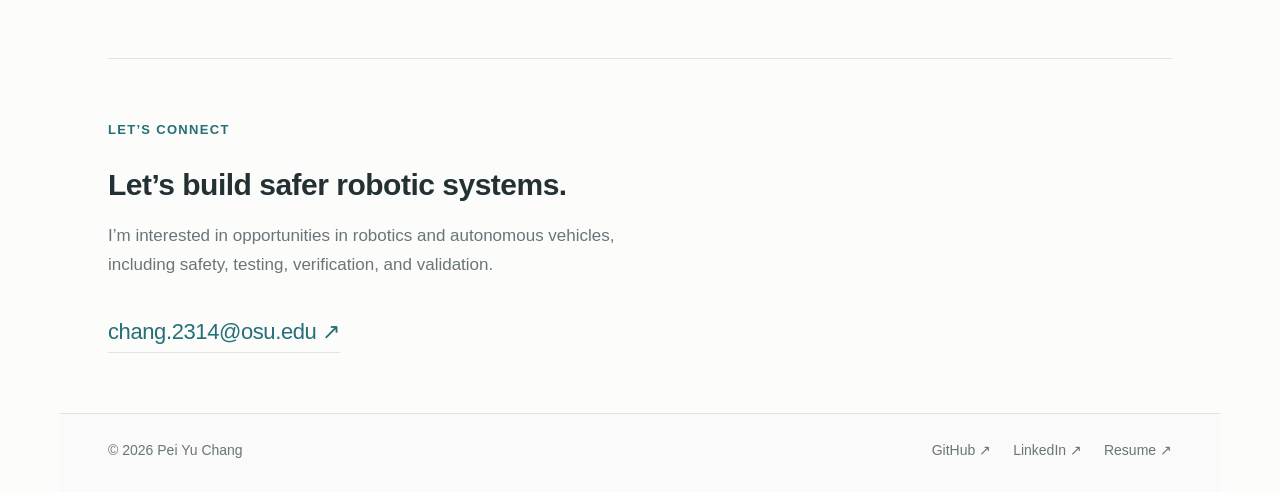
==== commit 0d57dcb6: "Remove duplicate pedestrian clip from In the Field group 02 The onboard sudden-pedestrian clip repea" ====
--- a/index.html
+++ b/index.html
@@ -1,8 +1,8 @@
 <!doctype html>
-<html lang="en"><head><meta charset="utf-8"><meta name="viewport" content="width=device-width, initial-scale=1"><title>Pei Yu Chang | Robotics & Autonomous Vehicles</title><meta name="description" content="Pei Yu Chang — PhD candidate working in robotics, autonomous vehicles, safety, testing, verification and validation."><link rel="stylesheet" href="style.css?v=20261113c"><script async src="https://www.googletagmanager.com/gtag/js?id=G-Q72GWCVVLX"></script><script defer src="analytics.js"></script></head>
+<html lang="en"><head><meta charset="utf-8"><meta name="viewport" content="width=device-width, initial-scale=1"><title>Pei Yu Chang | Robotics & Autonomous Vehicles</title><meta name="description" content="Pei Yu Chang — PhD candidate working in robotics, autonomous vehicles, safety, testing, verification and validation."><link rel="stylesheet" href="style.css?v=20261120"><script async src="https://www.googletagmanager.com/gtag/js?id=G-Q72GWCVVLX"></script><script defer src="analytics.js"></script></head>
 <body><a class="skip" href="#main">Skip to content</a><header><a class="brand" href="#main"><b class="monogram">PC</b><span class="brandname">Pei Yu Chang<small>PhD CANDIDATE · ROBOTICS & AUTONOMOUS VEHICLES</small></span></a><nav aria-label="Main navigation"><a class="active" href="#main">Home</a><a href="#experience">Experience</a><a href="#work">Research</a><a href="#papers">Papers</a><a href="#contact">Contact</a></nav></header>
-<main id="main"><section class="hero"><div class="herogrid"><div><p class="eyebrow">ROBOTICS · AUTONOMOUS VEHICLES · SAFETY · LEARNING-BASED CONTROL</p><h1>Pei Yu Chang</h1><p class="position">PhD Candidate & Graduate Research Assistant</p><p class="affiliation">Mechanical Engineering · <a class="osu" href="https://www.osu.edu/" target="_blank" rel="noopener">The Ohio State University</a></p><p class="intro">My work focuses on robotics and autonomous vehicles, with an emphasis on safety, testing, verification, and validation. I connect safety-critical control with system integration and experimental evaluation on real vehicles, and extend it to learning-based control: reinforcement learning (PPO, SAC) trained in CARLA and dSPACE and deployed zero-shot on a test vehicle, and world models that learn dynamics from pixels.</p><div class="actions"><a class="button" href="https://pybearc.github.io/Resume_Pei_Yu_Chang.pdf" target="_blank" rel="noopener">View resume ↗</a><a class="outline" href="#experience">Experience</a><a class="outline" href="#experiments">Watch experiments ↓</a></div><div class="social"><a href="mailto:chang.2314@osu.edu">chang.2314@osu.edu</a><a href="https://linkedin.com/in/pei-yu-chang-2314c" target="_blank" rel="noopener">LinkedIn ↗</a><a href="https://github.com/PYBEARC" target="_blank" rel="noopener">GitHub ↗</a><a href="https://scholar.google.com/citations?user=QTgJ8wgAAAAJ&hl=en" target="_blank" rel="noopener">Google Scholar ↗</a></div><p class="availability">Seeking full-time roles in robotics, autonomous vehicles, safety, and verification & validation. Open to relocation.</p></div><figure class="profilephoto"><img src="assets/pei-yu-chang.jpg" alt="Pei Yu Chang outdoors at sunset" width="1368" height="1824" fetchpriority="high" decoding="async"></figure></div></section>
-<section id="experiments" class="experiments section"><div class="experimenthead"><div><p class="eyebrow">IN THE FIELD</p><h2>Control and learning, tested on real vehicles.</h2></div><p>From MPC-CBF safety filters to reinforcement-learning policies: implemented, integrated, and evaluated in simulation and on full-scale test vehicles.</p></div><h3 class="fieldgroup"><span>01</span>MPC safety architectures on the test vehicle</h3><p class="fieldnote">Comparing MPC-DC, MPC-CBF-QP, and MPC-CBF across three driving scenarios.</p><div class="videogrid"><article class="experiment"><div class="videoframe"><video controls playsinline muted loop preload="none" poster="https://github.com/user-attachments/assets/f1034199-e3f7-4d5f-b6a5-8e9a1a9bd224" aria-label="Static obstacle avoidance experimental video"><source src="https://raw.githubusercontent.com/OSU-CAR-MSL/NMPC-CBF-AV/main/Static%20Obstacle%20Scenario.mp4" type="video/mp4">Your browser does not support embedded video.</video></div><div class="videocopy"><p class="scenario">EXPERIMENT 01</p><h3>Static obstacle avoidance</h3><p>Avoiding obstacles along the planned trajectory.</p><div class="videolinks"><a href="https://www.sciencedirect.com/science/article/pii/S2405896325017422" target="_blank" rel="noopener">Read paper ↗</a><a href="https://github.com/OSU-CAR-MSL/NMPC-CBF-AV" target="_blank" rel="noopener">View work ↗</a><a href="https://raw.githubusercontent.com/OSU-CAR-MSL/NMPC-CBF-AV/main/Static%20Obstacle%20Scenario.mp4" target="_blank" rel="noopener">Open video ↗</a></div></div></article><article class="experiment"><div class="videoframe"><video controls playsinline muted loop preload="none" poster="https://github.com/user-attachments/assets/7cff3b7d-54f9-4db0-a61e-4c6f092ad3bc" aria-label="Sudden pedestrian interaction experimental video"><source src="https://raw.githubusercontent.com/OSU-CAR-MSL/NMPC-CBF-AV/main/Sudden%20Pedestrian%20Scenario.mp4" type="video/mp4">Your browser does not support embedded video.</video></div><div class="videocopy"><p class="scenario">EXPERIMENT 02</p><h3>Sudden pedestrian interaction</h3><p>Responding to a pedestrian entering the vehicle’s path.</p><div class="videolinks"><a href="https://www.sciencedirect.com/science/article/pii/S2405896325017422" target="_blank" rel="noopener">Read paper ↗</a><a href="https://github.com/OSU-CAR-MSL/NMPC-CBF-AV" target="_blank" rel="noopener">View work ↗</a><a href="https://raw.githubusercontent.com/OSU-CAR-MSL/NMPC-CBF-AV/main/Sudden%20Pedestrian%20Scenario.mp4" target="_blank" rel="noopener">Open video ↗</a></div></div></article><article class="experiment"><div class="videoframe"><video controls playsinline muted loop preload="none" poster="https://github.com/user-attachments/assets/b17d1c8c-8f3f-46e6-965d-a8ba9faf9f6b" aria-label="Overtaking the lead vehicle experimental video"><source src="https://raw.githubusercontent.com/OSU-CAR-MSL/NMPC-CBF-AV/main/Overtake%20Scenario.mp4" type="video/mp4">Your browser does not support embedded video.</video></div><div class="videocopy"><p class="scenario">EXPERIMENT 03</p><h3>Overtaking the lead vehicle</h3><p>Evaluating controller behavior during an overtaking maneuver.</p><div class="videolinks"><a href="https://www.sciencedirect.com/science/article/pii/S2405896325017422" target="_blank" rel="noopener">Read paper ↗</a><a href="https://github.com/OSU-CAR-MSL/NMPC-CBF-AV" target="_blank" rel="noopener">View work ↗</a><a href="https://raw.githubusercontent.com/OSU-CAR-MSL/NMPC-CBF-AV/main/Overtake%20Scenario.mp4" target="_blank" rel="noopener">Open video ↗</a></div></div></article></div><h3 class="fieldgroup"><span>02</span>Uncertainty-aware safety filtering on the vehicle</h3><p class="fieldnote">Safety filters that account for sensing and localization uncertainty, validated in pedestrian-interaction tests.</p><div class="videogrid"><article class="experiment"><div class="videoframe"><video controls playsinline muted loop preload="none" poster="assets/carmen/s3-cvar-vehicle-test.webp" aria-label="CVaR-CBF pedestrian avoidance vehicle test"><source src="assets/carmen/s3-cvar-vehicle-test.mp4" type="video/mp4">Your browser does not support embedded video.</video></div><div class="videocopy"><p class="scenario">CVaR-CBF · VEHICLE TEST</p><h3>Avoiding a pedestrian under uncertainty</h3><p>Waypoint following, CVaR-CBF avoidance, and return to the reference path.</p><div class="videolinks"><a href="carmen.html#uncertainty">Research stage →</a><a href="https://www.sciencedirect.com/science/article/pii/S0967066126003576" target="_blank" rel="noopener">Read paper ↗</a></div></div></article><article class="experiment"><div class="videoframe"><video controls playsinline muted loop preload="none" poster="assets/carmen/s2-pedestrian-onboard.webp" aria-label="Onboard footage of the sudden pedestrian test"><source src="assets/carmen/s2-pedestrian-onboard.mp4" type="video/mp4">Your browser does not support embedded video.</video></div><div class="videocopy"><p class="scenario">MPC + CBF-QP · VEHICLE TEST</p><h3>Sudden pedestrian, onboard view</h3><p>Onboard and external views from the full-scale sudden-pedestrian test.</p><div class="videolinks"><a href="carmen.html#vehicle">Research stage →</a><a href="https://www.sciencedirect.com/science/article/pii/S2405896325017422" target="_blank" rel="noopener">Read paper ↗</a></div></div></article><article class="experiment"><div class="videoframe"><video controls playsinline muted loop preload="none" poster="assets/carmen/s2-pedestrian-mpc-cbf-qp.webp" aria-label="Real-time vehicle position monitoring during the pedestrian test"><source src="assets/carmen/s2-pedestrian-mpc-cbf-qp.mp4" type="video/mp4">Your browser does not support embedded video.</video></div><div class="videocopy"><p class="scenario">REAL-TIME MONITORING</p><h3>Live trajectory and prediction</h3><p>Vehicle position, prediction, and obstacle radius during the pedestrian scenario.</p><div class="videolinks"><a href="carmen.html#vehicle">Research stage →</a></div></div></article></div><h3 class="fieldgroup"><span>03</span>Reinforcement learning: zero-shot sim-to-real</h3><p class="fieldnote">Path-following policies trained entirely in simulation (CARLA, dSPACE) and deployed zero-shot on the full-scale test vehicle, with no real-world fine-tuning.</p><div class="videogrid four"><article class="experiment"><div class="videoframe"><video controls playsinline muted loop preload="none" poster="assets/rl/carla-training.webp" aria-label="CARLA reinforcement learning training on a winding path"><source src="assets/rl/carla-training.mp4" type="video/mp4">Your browser does not support embedded video.</video></div><div class="videocopy"><p class="scenario">SIMULATION · CARLA</p><h3>Training in CARLA</h3><p>Policy training on a winding path in CARLA.</p><div class="videolinks"></div></div></article><article class="experiment"><div class="videoframe"><video controls playsinline muted loop preload="none" poster="assets/rl/dspace-training.webp" aria-label="dSPACE reinforcement learning training on a curved road"><source src="assets/rl/dspace-training.mp4" type="video/mp4">Your browser does not support embedded video.</video></div><div class="videocopy"><p class="scenario">SIMULATION · dSPACE</p><h3>Training in dSPACE</h3><p>Policy training in the dSPACE vehicle simulation environment.</p><div class="videolinks"></div></div></article><article class="experiment"><div class="videoframe"><video controls playsinline muted loop preload="none" poster="assets/rl/ppo-vehicle.webp" aria-label="PPO-based controller following an S-shaped path on the test vehicle"><source src="assets/rl/ppo-vehicle.mp4" type="video/mp4">Your browser does not support embedded video.</video></div><div class="videocopy"><p class="scenario">PPO · VEHICLE TEST</p><h3>PPO on the test vehicle</h3><p>Simulation-trained policy deployed zero-shot: S-path following with live trajectory and speed monitoring.</p><div class="videolinks"></div></div></article><article class="experiment"><div class="videoframe"><video controls playsinline muted loop preload="none" poster="assets/rl/sac-vehicle.webp" aria-label="SAC-based controller following an S-shaped path on the test vehicle"><source src="assets/rl/sac-vehicle.mp4" type="video/mp4">Your browser does not support embedded video.</video></div><div class="videocopy"><p class="scenario">SAC · VEHICLE TEST</p><h3>SAC on the test vehicle</h3><p>The same S-path run with the SAC-based controller, also deployed zero-shot.</p><div class="videolinks"></div></div></article></div><h3 class="fieldgroup"><span>04</span>World models: learning dynamics from pixels</h3><article class="wmcard"><div class="videoframe wmframe"><video autoplay muted loop playsinline preload="metadata" poster="assets/rl/wm-reconstruction.webp" aria-label="Pendulum observations and reconstructions from a latent world model"><source src="assets/rl/wm-reconstruction.mp4" type="video/mp4">Your browser does not support embedded video.</video></div><div class="videocopy"><p class="scenario">TOY EXAMPLE · OPEN SOURCE</p><h3>Latent world model for Pendulum-v1</h3><p>A small JEPA-style world model inspired by LeWorldModel learns from 64×64 images and torque, predicting the next latent state with a SIGReg regularizer. Physical state is never used as a training target; probes check what the latent space recovered.</p><p>Moving from a single frame to a five-frame history raised the angular-velocity probe R² from −1.45 to 0.997 in exploratory runs. The clip shows original frames (left) and decoder reconstructions (right).</p><div class="videolinks"><a href="https://github.com/PYBEARC/latent_wm_pendulum" target="_blank" rel="noopener">View on GitHub ↗</a></div></div></article><p class="collaboration">Vehicle experiments are collaborative research with Vishnu Renganathan and Qadeer Ahmed at OSU CAR / MSL.</p><p class="videonote">Tests conducted in a controlled environment. Videos are sped up for visualization; vehicle speeds are reported in the paper.</p></section><section id="experience" class="section"><div class="sectionhead"><p class="eyebrow">BACKGROUND</p><h2>Professional experience</h2></div><div class="rows"><article class="row"><div class="experience-meta"><p class="date">May — Aug 2025</p><span class="employerlogo"><img src="assets/motional-logo.png" alt="Motional logo" loading="lazy"></span></div><div><h3>Motional</h3><p class="role">Systems Engineering Intern</p><p>Developed safety metrics to identify safety-critical events and potential collisions, supporting the evaluation and validation of autonomous driving systems.</p></div><span class="tag">Autonomy evaluation</span></article><article class="row osu-row"><div class="experience-meta"><p class="date">Aug 2023 — Present</p><span class="employerlogo"><img src="assets/osu-logo.png" alt="Ohio State University logo" loading="lazy"></span></div><div><h3>Ohio State University</h3><p class="role">PhD Candidate · Graduate Research Assistant</p><p>Develop safety-critical collision avoidance controllers using MPC and CBF, with simulation and real-vehicle testing to evaluate autonomous driving behavior. Integrate PPO for learning-augmented control.</p></div><span class="tag">Control research</span></article><article class="row"><div class="experience-meta"><p class="date">2016 — 2018<br>2019 — 2023</p><span class="employerlogo employerwordmark">NCSIST</span></div><div><h3>National Chung-Shan Institute<br>of Science & Technology</h3><p class="role">Systems Engineer</p><p>Led integration and interface design for coordinated operations across 20 autonomous UAVs. Worked on communication protocols, ground control system redundancy, and system verification.</p></div><span class="tag">Systems integration</span></article><article class="row"><div class="experience-meta"><p class="date">May 2018 — Jul 2019</p><span class="employerlogo"><img src="assets/tsmc-logo.png" alt="TSMC logo" loading="lazy"></span></div><div><h3>TSMC</h3><p class="role">Team Leader, Manufacturing Section</p><p>Led 15 operators in round-the-clock semiconductor manufacturing operations. Improved tool productivity by 30% through production coordination, cleanroom automated guided vehicle (AGV) systems, and automated measurement data system improvements.</p></div><span class="tag">Manufacturing & automation</span></article></div></section>
+<main id="main"><section class="hero"><div class="herogrid"><div><p class="eyebrow">ROBOTICS · AUTONOMOUS VEHICLES · SAFETY · LEARNING-BASED CONTROL</p><h1>Pei Yu Chang</h1><p class="position">PhD Candidate & Graduate Research Assistant</p><p class="affiliation">Mechanical Engineering · <a class="osu" href="https://www.osu.edu/" target="_blank" rel="noopener">The Ohio State University</a></p><p class="intro">My work focuses on robotics and autonomous vehicles, with an emphasis on safety, testing, verification, and validation. I connect safety-critical control with system integration and experimental evaluation on real vehicles, and extend it to learning-based control: reinforcement learning (PPO, SAC) trained in CARLA and dSPACE and deployed zero-shot on a test vehicle, and world models that learn dynamics from pixels.</p><div class="actions"><a class="button" href="https://pybearc.github.io/Resume_Pei_Yu_Chang.pdf?v=20261113" target="_blank" rel="noopener">View resume ↗</a><a class="outline" href="#experience">Experience</a><a class="outline" href="#experiments">Watch experiments ↓</a></div><div class="social"><a href="mailto:chang.2314@osu.edu">chang.2314@osu.edu</a><a href="https://linkedin.com/in/pei-yu-chang-2314c" target="_blank" rel="noopener">LinkedIn ↗</a><a href="https://github.com/PYBEARC" target="_blank" rel="noopener">GitHub ↗</a><a href="https://scholar.google.com/citations?user=QTgJ8wgAAAAJ&hl=en" target="_blank" rel="noopener">Google Scholar ↗</a></div><p class="availability">Seeking full-time roles in robotics, autonomous vehicles, safety, and verification & validation. Open to relocation.</p></div><figure class="profilephoto"><img src="assets/pei-yu-chang.jpg" alt="Pei Yu Chang outdoors at sunset" width="1368" height="1824" fetchpriority="high" decoding="async"></figure></div></section>
+<section id="experiments" class="experiments section"><div class="experimenthead"><div><p class="eyebrow">IN THE FIELD</p><h2>Control and learning, tested on real vehicles.</h2></div><p>From MPC-CBF safety filters to reinforcement-learning policies: implemented, integrated, and evaluated in simulation and on full-scale test vehicles.</p></div><h3 class="fieldgroup"><span>01</span>MPC safety architectures on the test vehicle</h3><p class="fieldnote">Comparing MPC-DC, MPC-CBF-QP, and MPC-CBF across three driving scenarios.</p><div class="videogrid"><article class="experiment"><div class="videoframe"><video controls playsinline muted loop preload="none" poster="https://github.com/user-attachments/assets/f1034199-e3f7-4d5f-b6a5-8e9a1a9bd224" aria-label="Static obstacle avoidance experimental video"><source src="https://raw.githubusercontent.com/OSU-CAR-MSL/NMPC-CBF-AV/main/Static%20Obstacle%20Scenario.mp4" type="video/mp4">Your browser does not support embedded video.</video></div><div class="videocopy"><p class="scenario">EXPERIMENT 01</p><h3>Static obstacle avoidance</h3><p>Avoiding obstacles along the planned trajectory.</p><div class="videolinks"><a href="https://www.sciencedirect.com/science/article/pii/S2405896325017422" target="_blank" rel="noopener">Read paper ↗</a><a href="https://github.com/OSU-CAR-MSL/NMPC-CBF-AV" target="_blank" rel="noopener">View work ↗</a><a href="https://raw.githubusercontent.com/OSU-CAR-MSL/NMPC-CBF-AV/main/Static%20Obstacle%20Scenario.mp4" target="_blank" rel="noopener">Open video ↗</a></div></div></article><article class="experiment"><div class="videoframe"><video controls playsinline muted loop preload="none" poster="https://github.com/user-attachments/assets/7cff3b7d-54f9-4db0-a61e-4c6f092ad3bc" aria-label="Sudden pedestrian interaction experimental video"><source src="https://raw.githubusercontent.com/OSU-CAR-MSL/NMPC-CBF-AV/main/Sudden%20Pedestrian%20Scenario.mp4" type="video/mp4">Your browser does not support embedded video.</video></div><div class="videocopy"><p class="scenario">EXPERIMENT 02</p><h3>Sudden pedestrian interaction</h3><p>Responding to a pedestrian entering the vehicle’s path.</p><div class="videolinks"><a href="https://www.sciencedirect.com/science/article/pii/S2405896325017422" target="_blank" rel="noopener">Read paper ↗</a><a href="https://github.com/OSU-CAR-MSL/NMPC-CBF-AV" target="_blank" rel="noopener">View work ↗</a><a href="https://raw.githubusercontent.com/OSU-CAR-MSL/NMPC-CBF-AV/main/Sudden%20Pedestrian%20Scenario.mp4" target="_blank" rel="noopener">Open video ↗</a></div></div></article><article class="experiment"><div class="videoframe"><video controls playsinline muted loop preload="none" poster="https://github.com/user-attachments/assets/b17d1c8c-8f3f-46e6-965d-a8ba9faf9f6b" aria-label="Overtaking the lead vehicle experimental video"><source src="https://raw.githubusercontent.com/OSU-CAR-MSL/NMPC-CBF-AV/main/Overtake%20Scenario.mp4" type="video/mp4">Your browser does not support embedded video.</video></div><div class="videocopy"><p class="scenario">EXPERIMENT 03</p><h3>Overtaking the lead vehicle</h3><p>Evaluating controller behavior during an overtaking maneuver.</p><div class="videolinks"><a href="https://www.sciencedirect.com/science/article/pii/S2405896325017422" target="_blank" rel="noopener">Read paper ↗</a><a href="https://github.com/OSU-CAR-MSL/NMPC-CBF-AV" target="_blank" rel="noopener">View work ↗</a><a href="https://raw.githubusercontent.com/OSU-CAR-MSL/NMPC-CBF-AV/main/Overtake%20Scenario.mp4" target="_blank" rel="noopener">Open video ↗</a></div></div></article></div><h3 class="fieldgroup"><span>02</span>Uncertainty-aware safety filtering on the vehicle</h3><p class="fieldnote">Safety filters that account for sensing and localization uncertainty, validated in pedestrian-interaction tests.</p><div class="videogrid two"><article class="experiment"><div class="videoframe"><video controls playsinline muted loop preload="none" poster="assets/carmen/s3-cvar-vehicle-test.webp" aria-label="CVaR-CBF pedestrian avoidance vehicle test"><source src="assets/carmen/s3-cvar-vehicle-test.mp4" type="video/mp4">Your browser does not support embedded video.</video></div><div class="videocopy"><p class="scenario">CVaR-CBF · VEHICLE TEST</p><h3>Avoiding a pedestrian under uncertainty</h3><p>Waypoint following, CVaR-CBF avoidance, and return to the reference path.</p><div class="videolinks"><a href="carmen.html#uncertainty">Research stage →</a><a href="https://www.sciencedirect.com/science/article/pii/S0967066126003576" target="_blank" rel="noopener">Read paper ↗</a></div></div></article><article class="experiment"><div class="videoframe"><video controls playsinline muted loop preload="none" poster="assets/carmen/s2-pedestrian-mpc-cbf-qp.webp" aria-label="Real-time vehicle position monitoring during the pedestrian test"><source src="assets/carmen/s2-pedestrian-mpc-cbf-qp.mp4" type="video/mp4">Your browser does not support embedded video.</video></div><div class="videocopy"><p class="scenario">REAL-TIME MONITORING</p><h3>Live trajectory and prediction</h3><p>Vehicle position, prediction, and obstacle radius during the pedestrian scenario.</p><div class="videolinks"><a href="carmen.html#vehicle">Research stage →</a></div></div></article></div><h3 class="fieldgroup"><span>03</span>Reinforcement learning: zero-shot sim-to-real</h3><p class="fieldnote">Path-following policies trained entirely in simulation (CARLA, dSPACE) and deployed zero-shot on the full-scale test vehicle, with no real-world fine-tuning.</p><div class="videogrid four"><article class="experiment"><div class="videoframe"><video controls playsinline muted loop preload="none" poster="assets/rl/carla-training.webp" aria-label="CARLA reinforcement learning training on a winding path"><source src="assets/rl/carla-training.mp4" type="video/mp4">Your browser does not support embedded video.</video></div><div class="videocopy"><p class="scenario">SIMULATION · CARLA</p><h3>Training in CARLA</h3><p>Policy training on a winding path in CARLA.</p><div class="videolinks"></div></div></article><article class="experiment"><div class="videoframe"><video controls playsinline muted loop preload="none" poster="assets/rl/dspace-training.webp" aria-label="dSPACE reinforcement learning training on a curved road"><source src="assets/rl/dspace-training.mp4" type="video/mp4">Your browser does not support embedded video.</video></div><div class="videocopy"><p class="scenario">SIMULATION · dSPACE</p><h3>Training in dSPACE</h3><p>Policy training in the dSPACE vehicle simulation environment.</p><div class="videolinks"></div></div></article><article class="experiment"><div class="videoframe"><video controls playsinline muted loop preload="none" poster="assets/rl/ppo-vehicle.webp" aria-label="PPO-based controller following an S-shaped path on the test vehicle"><source src="assets/rl/ppo-vehicle.mp4" type="video/mp4">Your browser does not support embedded video.</video></div><div class="videocopy"><p class="scenario">PPO · VEHICLE TEST</p><h3>PPO on the test vehicle</h3><p>Simulation-trained policy deployed zero-shot: S-path following with live trajectory and speed monitoring.</p><div class="videolinks"></div></div></article><article class="experiment"><div class="videoframe"><video controls playsinline muted loop preload="none" poster="assets/rl/sac-vehicle.webp" aria-label="SAC-based controller following an S-shaped path on the test vehicle"><source src="assets/rl/sac-vehicle.mp4" type="video/mp4">Your browser does not support embedded video.</video></div><div class="videocopy"><p class="scenario">SAC · VEHICLE TEST</p><h3>SAC on the test vehicle</h3><p>The same S-path run with the SAC-based controller, also deployed zero-shot.</p><div class="videolinks"></div></div></article></div><h3 class="fieldgroup"><span>04</span>World models: learning dynamics from pixels</h3><article class="wmcard"><div class="videoframe wmframe"><video autoplay muted loop playsinline preload="metadata" poster="assets/rl/wm-reconstruction.webp" aria-label="Pendulum observations and reconstructions from a latent world model"><source src="assets/rl/wm-reconstruction.mp4" type="video/mp4">Your browser does not support embedded video.</video></div><div class="videocopy"><p class="scenario">TOY EXAMPLE · OPEN SOURCE</p><h3>Latent world model for Pendulum-v1</h3><p>A small JEPA-style world model inspired by LeWorldModel learns from 64×64 images and torque, predicting the next latent state with a SIGReg regularizer. Physical state is never used as a training target; probes check what the latent space recovered.</p><p>Moving from a single frame to a five-frame history raised the angular-velocity probe R² from −1.45 to 0.997 in exploratory runs. The clip shows original frames (left) and decoder reconstructions (right).</p><div class="videolinks"><a href="https://github.com/PYBEARC/latent_wm_pendulum" target="_blank" rel="noopener">View on GitHub ↗</a></div></div></article><p class="collaboration">Vehicle experiments are collaborative research with Vishnu Renganathan and Qadeer Ahmed at OSU CAR / MSL.</p><p class="videonote">Tests conducted in a controlled environment. Videos are sped up for visualization; vehicle speeds are reported in the paper.</p></section><section id="experience" class="section"><div class="sectionhead"><p class="eyebrow">BACKGROUND</p><h2>Professional experience</h2></div><div class="rows"><article class="row"><div class="experience-meta"><p class="date">May — Aug 2025</p><span class="employerlogo"><img src="assets/motional-logo.png" alt="Motional logo" loading="lazy"></span></div><div><h3>Motional</h3><p class="role">Systems Engineering Intern</p><p>Developed safety metrics to identify safety-critical events and potential collisions, supporting the evaluation and validation of autonomous driving systems.</p></div><span class="tag">Autonomy evaluation</span></article><article class="row osu-row"><div class="experience-meta"><p class="date">Aug 2023 — Present</p><span class="employerlogo"><img src="assets/osu-logo.png" alt="Ohio State University logo" loading="lazy"></span></div><div><h3>Ohio State University</h3><p class="role">PhD Candidate · Graduate Research Assistant</p><p>Develop safety-critical collision avoidance controllers using MPC and CBF, with simulation and real-vehicle testing to evaluate autonomous driving behavior. Integrate PPO for learning-augmented control.</p></div><span class="tag">Control research</span></article><article class="row"><div class="experience-meta"><p class="date">2016 — 2018<br>2019 — 2023</p><span class="employerlogo employerwordmark">NCSIST</span></div><div><h3>National Chung-Shan Institute<br>of Science & Technology</h3><p class="role">Systems Engineer</p><p>Led integration and interface design for coordinated operations across 20 autonomous UAVs. Worked on communication protocols, ground control system redundancy, and system verification.</p></div><span class="tag">Systems integration</span></article><article class="row"><div class="experience-meta"><p class="date">May 2018 — Jul 2019</p><span class="employerlogo"><img src="assets/tsmc-logo.png" alt="TSMC logo" loading="lazy"></span></div><div><h3>TSMC</h3><p class="role">Team Leader, Manufacturing Section</p><p>Led 15 operators in round-the-clock semiconductor manufacturing operations. Improved tool productivity by 30% through production coordination, cleanroom automated guided vehicle (AGV) systems, and automated measurement data system improvements.</p></div><span class="tag">Manufacturing & automation</span></article></div></section>
 <section id="work" class="section carmen"><div class="carmenintro"><div><p class="eyebrow">SELECTED RESEARCH · 2024–2026 PUBLICATIONS</p><h2>CARMEN+</h2><p class="funding">U.S. Department of Transportation–funded research</p></div><div><p class="carmensummary">My research within CARMEN+ develops Control Barrier Function (CBF)-based safety assurance for connected and autonomous vehicles. A continuous research effort connects cooperative collision avoidance, real-vehicle implementation, risk-aware control, and trajectory safety certification.</p><div class="carmenlinks"><a href="https://utc.engineering.osu.edu/" target="_blank" rel="noopener">Center website ↗</a><a href="https://github.com/OSU-CAR-MSL/CARMEN_Plus" target="_blank" rel="noopener">Lab repository ↗</a></div></div></div><p class="research-scope">Cooperative driving · Real-vehicle experiments · Risk-aware control · Safety certification</p><div class="research-features"><article class="research-feature"><div class="research-visual" aria-label="Cooperative control, MPC + CBF, Vehicle testing"><div><span>01</span><strong>Cooperative control</strong></div><div><span>02</span><strong>MPC + CBF</strong></div><div><span>03</span><strong>Vehicle testing</strong></div></div><div><p class="eyebrow">01 / IMPLEMENTATION</p><h3>Safety-critical control: from simulation to real vehicles</h3><p>CBF-based collision avoidance connects cooperative driving research with the implementation and experimental comparison of three MPC-based safety architectures.</p><p class="research-evidence">Intersections and merging in simulation; static obstacles, pedestrians, and overtaking on a real vehicle.</p><div class="carmenlinks"><a href="#experiments">Watch experiments ↓</a><a href="https://www.sciencedirect.com/science/article/pii/S2405896325017422" target="_blank" rel="noopener">Experimental paper ↗</a><a href="carmen.html#vehicle">Explore research →</a></div></div></article><article class="research-feature"><div class="research-visual" aria-label="Sensing uncertainty, CVaR safety filter, Adaptive intervention"><div><span>01</span><strong>Sensing uncertainty</strong></div><div><span>02</span><strong>CVaR safety filter</strong></div><div><span>03</span><strong>Adaptive intervention</strong></div></div><div><p class="eyebrow">02 / RISK AND UNCERTAINTY</p><h3>Risk-aware and risk-budgeted control</h3><p>Probabilistic sensing and CVaR extend safety filtering to uncertain environments. Risk-budgeted intervention adapts controller conservatism as safety conditions change.</p><p class="research-evidence">Multi-modal sensing, full-scale vehicle evaluation, and 1,500 Monte Carlo trials of risk-budgeted control.</p><div class="carmenlinks"><a href="https://www.sciencedirect.com/science/article/pii/S0967066126003576" target="_blank" rel="noopener">CEP paper ↗</a><a href="https://ieeexplore.ieee.org/abstract/document/11615901" target="_blank" rel="noopener">ACC paper ↗</a><a href="carmen.html#uncertainty">Explore research →</a></div></div></article><article class="research-feature"><div class="research-visual" aria-label="Candidate trajectory, Risk-aware margin, Clearance certificate"><div><span>01</span><strong>Candidate trajectory</strong></div><div><span>02</span><strong>Risk-aware margin</strong></div><div><span>03</span><strong>Clearance certificate</strong></div></div><div><p class="eyebrow">03 / EVALUATION AND CERTIFICATION</p><h3>Trajectory safety evaluation and certification</h3><p>Barrier-based evaluation extends to trajectories produced by an independent planner, combining risk-aware margins with conformal calibration.</p><p class="research-evidence">150 held-out nuPlan sessions; nonnegative safety-clearance certificate availability increased from 68.7% to 87.3%.</p><div class="carmenlinks"><a href="https://arxiv.org/abs/2608.26533" target="_blank" rel="noopener">Paper ↗</a><a href="carmen.html#certification">Results →</a><a href="carmen.html#certification">Explore research →</a></div></div></article></div><div class="research-next"><h3>One safety framework. Five stages of research.</h3><p>Explore the problems, methods, experiments, and results behind this continuing research effort.</p><a class="outline" href="carmen.html">Explore the CARMEN+ research →</a></div><p class="fundingnote">Supported by the CARMEN+ University Transportation Center, sponsored by the U.S. Department of Transportation under Grant No. 69A3552348327. The views presented are those of the authors and do not necessarily represent the official views of the U.S. Department of Transportation.</p></section>
 <section class="section papers" id="papers"><div class="papershead"><div><p class="eyebrow">PUBLICATIONS</p><h2>Papers</h2></div><a class="scholarlink" href="https://scholar.google.com/citations?user=QTgJ8wgAAAAJ&hl=en" target="_blank" rel="noopener">Google Scholar ↗</a></div><div class="paperlist"><article class="paper"><p class="paperyear">2026</p><div><h3><a href="https://arxiv.org/abs/2608.26533" target="_blank" rel="noopener">Barrier Function Conformal Safety Clearance Certification with CVaR for Driving Trajectory Selection</a></h3><p class="authors"><strong>Pei Yu Chang</strong>, Qadeer Ahmed</p><p class="venue">arXiv preprint · 2608.26533</p><div class="paperlinks"><a href="https://arxiv.org/abs/2608.26533" target="_blank" rel="noopener">Paper ↗</a><a href="https://arxiv.org/pdf/2608.26533" target="_blank" rel="noopener">PDF ↗</a></div></div></article><article class="paper"><p class="paperyear">2026</p><div><h3><a href="https://www.sciencedirect.com/science/article/pii/S0967066126003576" target="_blank" rel="noopener">Risk Aware Safe Control with Multi-Modal Sensing for Dynamic Obstacle Avoidance</a></h3><p class="authors"><strong>Pei Yu Chang</strong>, Qizhe Xu, Vishnu Renganathan, Qadeer Ahmed</p><p class="venue">Control Engineering Practice (CEP) · 2026</p><div class="paperlinks"><a href="https://www.sciencedirect.com/science/article/pii/S0967066126003576" target="_blank" rel="noopener">Paper ↗</a><a href="https://arxiv.org/pdf/2511.01403" target="_blank" rel="noopener">Preprint PDF ↗</a></div></div></article><article class="paper"><p class="paperyear">2026</p><div><h3><a href="https://ieeexplore.ieee.org/abstract/document/11615901" target="_blank" rel="noopener">Risk-Budgeted Control Framework for Improved Performance and Safety in Autonomous Vehicles</a></h3><p class="authors"><strong>Pei Yu Chang</strong>, Vishnu Renganathan, Qadeer Ahmed</p><p class="venue">2026 American Control Conference (ACC)</p><div class="paperlinks"><a href="https://ieeexplore.ieee.org/abstract/document/11615901" target="_blank" rel="noopener">Paper ↗</a><a href="https://arxiv.org/pdf/2510.10442" target="_blank" rel="noopener">Preprint PDF ↗</a></div></div></article><article class="paper"><p class="paperyear">2025</p><div><h3><a href="https://www.sciencedirect.com/science/article/pii/S2405896325017422" target="_blank" rel="noopener">Experimental Evaluation of Model Predictive Control and Control Barrier Functions for Autonomous Driving Obstacle Avoidance</a></h3><p class="authors">Vishnu Renganathan, <strong>Pei Yu Chang</strong>, Qadeer Ahmed</p><p class="venue">IFAC-PapersOnLine · NOLCOS 2025</p><div class="paperlinks"><a href="https://www.sciencedirect.com/science/article/pii/S2405896325017422" target="_blank" rel="noopener">Paper ↗</a><a href="#experiments">Experiments ↓</a><a href="https://github.com/OSU-CAR-MSL/NMPC-CBF-AV" target="_blank" rel="noopener">Project ↗</a></div></div></article><article class="paper"><p class="paperyear">2024</p><div><h3><a href="https://ieeexplore.ieee.org/document/10920020" target="_blank" rel="noopener">Enhancing Safety at Highway Ramps and Intersections Using Safe Cooperative Controls in Automated Vehicles</a></h3><p class="authors"><strong>Pei Yu Chang</strong>, Sidra Ghayour Bhatti, Nur Uddin Javed, Qadeer Ahmed</p><p class="venue">IEEE International Conference on Intelligent Transportation Systems (ITSC)</p><div class="paperlinks"><a href="https://ieeexplore.ieee.org/document/10920020" target="_blank" rel="noopener">Paper ↗</a></div></div></article></div></section><section class="section skills"><p class="eyebrow">EXPERTISE</p><div><h2>Expertise & tools</h2><dl><div><dt>Robotics & autonomy</dt><dd>Robotics · Autonomous vehicles · System integration</dd></div><div><dt>Safety & evaluation</dt><dd>Safety metrics · Testing · Verification & validation</dd></div><div><dt>Programming</dt><dd>Python · C++ · Linux · Git</dd></div><div><dt>Robotics & simulation</dt><dd>ROS · CARLA · dSPACE · System modeling</dd></div><div><dt>Control & learning</dt><dd>MPC · CBF · Reinforcement learning (PPO, SAC) · World models · Control systems</dd></div></dl></div></section>
-<section class="contact" id="contact"><p class="eyebrow">LET’S CONNECT</p><h2>Let’s build safer robotic systems.</h2><p>I’m interested in opportunities in robotics and autonomous vehicles, including safety, testing, verification, and validation.</p><a class="email" href="mailto:chang.2314@osu.edu">chang.2314@osu.edu ↗</a></section></main><footer><span>© <span id="year">2026</span> Pei Yu Chang</span><div><a href="https://github.com/PYBEARC" target="_blank" rel="noopener">GitHub ↗</a><a href="https://linkedin.com/in/pei-yu-chang-2314c" target="_blank" rel="noopener">LinkedIn ↗</a><a href="https://pybearc.github.io/Resume_Pei_Yu_Chang.pdf" target="_blank" rel="noopener">Resume ↗</a></div></footer><script>document.getElementById('year').textContent=new Date().getFullYear()</script></body></html>+<section class="contact" id="contact"><p class="eyebrow">LET’S CONNECT</p><h2>Let’s build safer robotic systems.</h2><p>I’m interested in opportunities in robotics and autonomous vehicles, including safety, testing, verification, and validation.</p><a class="email" href="mailto:chang.2314@osu.edu">chang.2314@osu.edu ↗</a></section></main><footer><span>© <span id="year">2026</span> Pei Yu Chang</span><div><a href="https://github.com/PYBEARC" target="_blank" rel="noopener">GitHub ↗</a><a href="https://linkedin.com/in/pei-yu-chang-2314c" target="_blank" rel="noopener">LinkedIn ↗</a><a href="https://pybearc.github.io/Resume_Pei_Yu_Chang.pdf?v=20261113" target="_blank" rel="noopener">Resume ↗</a></div></footer><script>document.getElementById('year').textContent=new Date().getFullYear()</script></body></html>
--- a/style.css
+++ b/style.css
@@ -15,3 +15,4 @@
 .stage-media{grid-column:1/-1;display:grid;gap:20px;padding-top:28px;border-top:1px solid var(--line)}.stage-media>.eyebrow{margin:0}.media-grid{display:grid;gap:20px}.media-grid.two{grid-template-columns:repeat(2,minmax(0,1fr))}.stage-media figure{margin:0;border:1px solid var(--line);border-radius:8px;background:#fff;overflow:hidden;display:flex;flex-direction:column}.stage-media figure.narrow{max-width:520px;width:100%;justify-self:center}.stage-media figure.medium{max-width:860px;width:100%;justify-self:center}.stage-media img{display:block;width:100%;height:auto}.stage-media a:hover img{opacity:.92}.stage-media .videofig video{display:block;width:100%;height:auto;background:#172b30}.stage-media figcaption{font-size:15px;line-height:1.65;color:var(--muted);padding:13px 17px 15px;border-top:1px solid var(--line)}@media(max-width:760px){.media-grid.two{grid-template-columns:1fr}.stage-media figcaption{font-size:14px}}
 .fieldgroup{display:flex;align-items:baseline;gap:14px;font-size:21px;font-weight:600;margin:52px 0 6px;padding-top:26px;border-top:1px solid var(--line)}.fieldgroup:first-of-type{margin-top:8px;border-top:0;padding-top:0}.fieldgroup span{color:var(--accent);font-size:13px;letter-spacing:1.2px}.fieldnote{font-size:16px;color:var(--muted);margin:0 0 20px;max-width:760px}.videogrid.four{grid-template-columns:repeat(4,minmax(0,1fr));gap:16px}.videogrid.four .videocopy h3{min-height:0;font-size:18px}.videogrid.four .videocopy>p{font-size:15px}.videogrid.four .videolinks:empty{display:none}.wmcard{display:grid;grid-template-columns:minmax(0,1fr) minmax(0,1.1fr);border:1px solid var(--line);border-radius:8px;background:#fff;overflow:hidden;margin-top:20px}.wmframe{aspect-ratio:16/9;background:#fff;border-right:1px solid var(--line)}.wmcard .videocopy{padding:22px 24px}.wmcard .videocopy h3{min-height:0}@media(max-width:1000px){.videogrid.four{grid-template-columns:repeat(2,minmax(0,1fr))}}@media(max-width:760px){.videogrid.four{grid-template-columns:1fr}.wmcard{grid-template-columns:1fr}.wmframe{border-right:0;border-bottom:1px solid var(--line)}.fieldgroup{font-size:19px}}
 :root{--osu:#ba0c2f}.affiliation a.osu{color:var(--osu)}.affiliation a.osu:hover{color:#8f0a24}.osu-row .date,.osu-row .role{color:var(--osu)}
+.videogrid.two{grid-template-columns:repeat(2,minmax(0,1fr))}@media(max-width:760px){.videogrid.two{grid-template-columns:1fr}}
